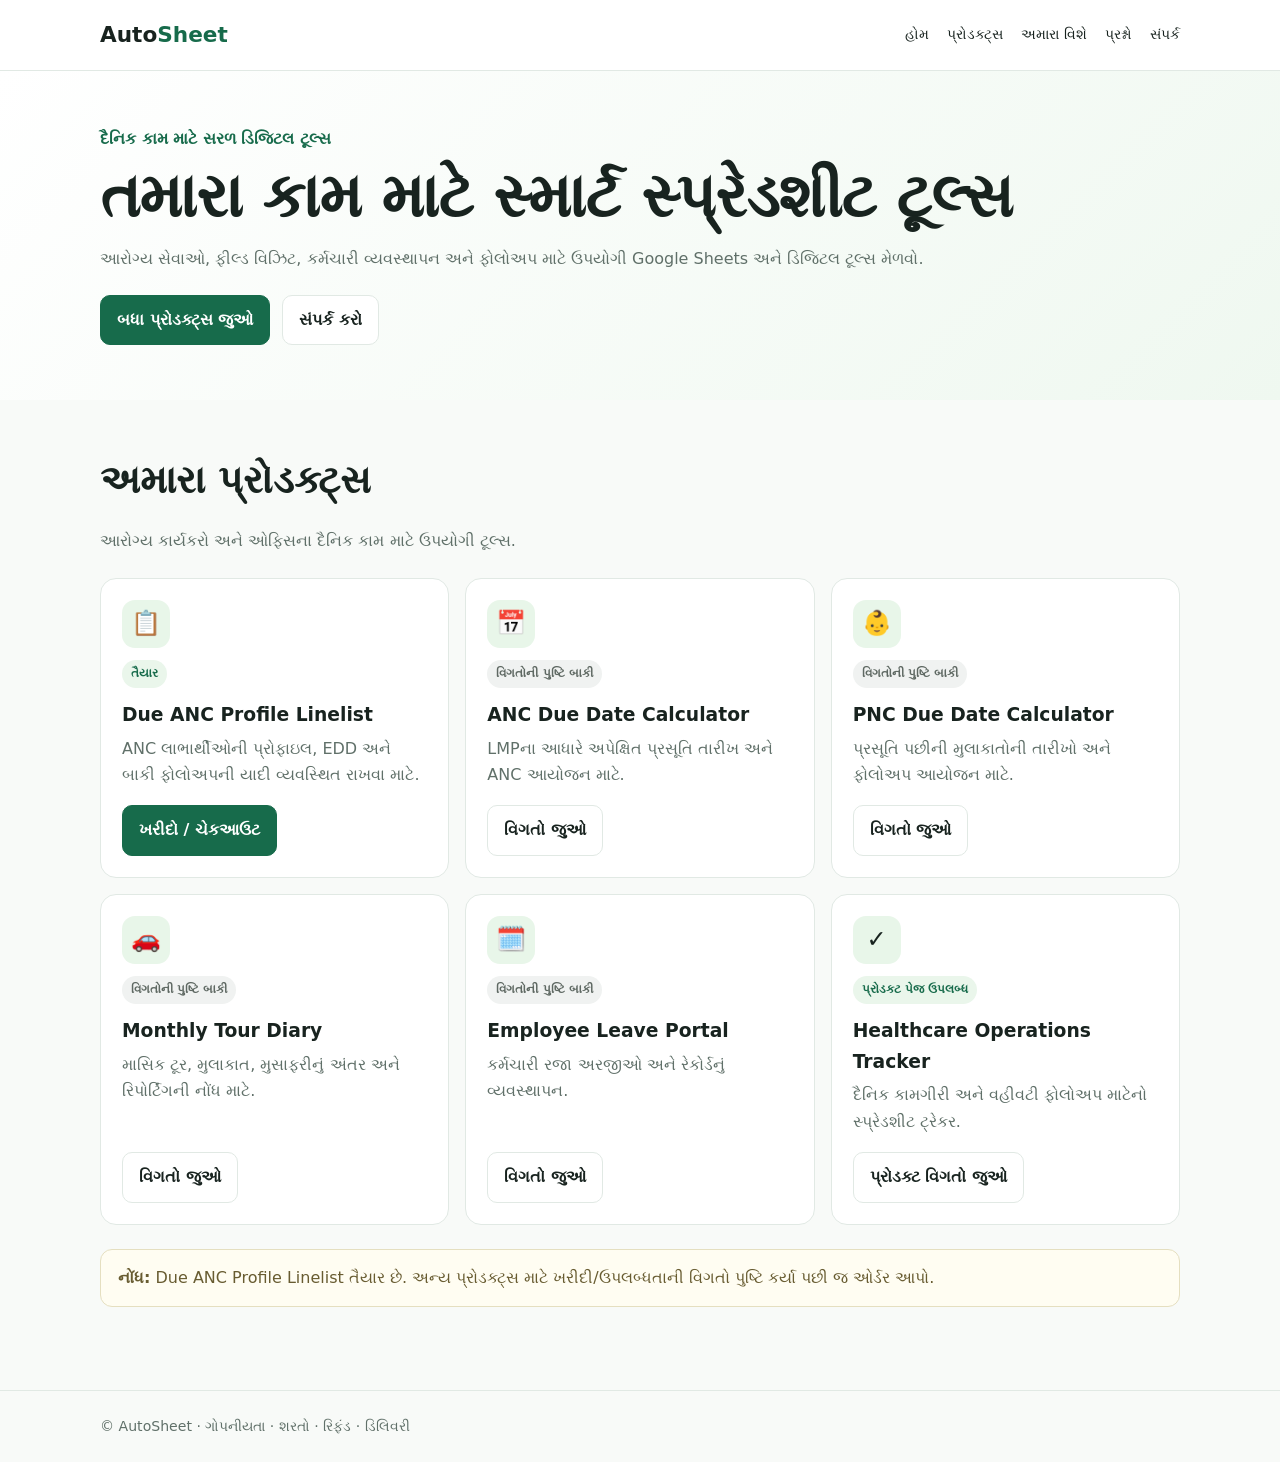
==== index.html @ 27410ac1 "Add Gujarati language support to index.html Updated index.html to include Gujarati language support " ====
<!doctype html><html lang="gu"><head><meta charset="utf-8"><meta name="viewport" content="width=device-width,initial-scale=1"><meta name="description" content="AutoSheetના આરોગ્ય અને દૈનિક કામ માટેના ડિજિટલ ટૂલ્સ"><title>AutoSheet | સ્માર્ટ ડિજિટલ ટૂલ્સ</title><style>
:root{--ink:#18231f;--muted:#607069;--line:#e1e9e4;--green:#176b4b;--pale:#f3f8f4}
*{box-sizing:border-box}body{margin:0;background:#f8faf8;color:var(--ink);font-family:system-ui,-apple-system,"Segoe UI",sans-serif;line-height:1.65}
a{color:inherit;text-decoration:none}.wrap{width:min(1080px,92%);margin:auto}header{background:white;border-bottom:1px solid var(--line)}
.nav{min-height:70px;display:flex;align-items:center;justify-content:space-between;gap:18px}.logo{font-size:1.35rem;font-weight:900}.logo span{color:var(--green)}
nav{display:flex;gap:18px;flex-wrap:wrap;font-size:.9rem}nav a:hover{color:var(--green)}
.hero{padding:55px 0;background:linear-gradient(135deg,#fff,#eff8f0)}.eyebrow,.tag{color:var(--green);font-weight:850}
h1{font-size:clamp(2.1rem,5vw,3.8rem);line-height:1.12;letter-spacing:-1px;margin:10px 0}
h2{font-size:clamp(1.7rem,3vw,2.4rem);margin:0 0 8px}.muted,.hero p,.card p{color:var(--muted)}
.actions{display:flex;gap:12px;flex-wrap:wrap;margin-top:22px}.btn{display:inline-flex;justify-content:center;align-items:center;padding:11px 16px;border:1px solid var(--line);border-radius:10px;font-weight:800;background:white}
.btn.primary{background:var(--green);color:white;border-color:var(--green)}.section{padding:48px 0}
.grid{display:grid;grid-template-columns:repeat(3,1fr);gap:16px;margin:24px 0}
.card{background:white;border:1px solid var(--line);border-radius:16px;padding:21px;display:flex;flex-direction:column}
.symbol{font-size:1.5rem;background:#e8f6e9;width:48px;height:48px;border-radius:13px;display:grid;place-items:center}
.tag{display:inline-block;margin-top:12px;background:#eaf6eb;padding:4px 9px;border-radius:99px;font-size:.75rem;align-self:flex-start}
.tag.pending{background:#f0f2f1;color:#5f6963}.card h3{margin:12px 0 5px}.card p{margin:0 0 17px}.card .btn{margin-top:auto;align-self:flex-start}
.note{padding:15px 17px;border:1px solid #e5dfc0;background:#fffdf2;border-radius:12px;color:#685c31;margin:20px 0 35px}
footer{border-top:1px solid var(--line);padding:24px 0;color:var(--muted);font-size:.88rem}
@media(max-width:800px){.grid{grid-template-columns:repeat(2,1fr)}}@media(max-width:560px){.nav{padding:12px 0;align-items:flex-start;flex-direction:column}nav{gap:12px}.grid{grid-template-columns:1fr}.hero{padding:38px 0}.section{padding:36px 0}}
</style></head><body><header><div class="wrap nav"><a class="logo" href="./index.html">Auto<span>Sheet</span></a><nav><a href="./index.html">હોમ</a><a href="./catalogue.html">પ્રોડક્ટ્સ</a><a href="./about.html">અમારા વિશે</a><a href="./faq.html">પ્રશ્નો</a><a href="./contact.html">સંપર્ક</a></nav></div></header>
<section class="hero"><div class="wrap"><div class="eyebrow">દૈનિક કામ માટે સરળ ડિજિટલ ટૂલ્સ</div><h1>તમારા કામ માટે સ્માર્ટ સ્પ્રેડશીટ ટૂલ્સ</h1><p>આરોગ્ય સેવાઓ, ફીલ્ડ વિઝિટ, કર્મચારી વ્યવસ્થાપન અને ફોલોઅપ માટે ઉપયોગી Google Sheets અને ડિજિટલ ટૂલ્સ મેળવો.</p><div class="actions"><a class="btn primary" href="./catalogue.html">બધા પ્રોડક્ટ્સ જુઓ</a><a class="btn" href="./contact.html">સંપર્ક કરો</a></div></div></section>
<section class="section wrap"><h2>અમારા પ્રોડક્ટ્સ</h2><p class="muted">આરોગ્ય કાર્યકરો અને ઓફિસના દૈનિક કામ માટે ઉપયોગી ટૂલ્સ.</p><div class="grid"><article class="card"><div class="symbol">📋</div><span class="tag">તૈયાર</span><h3>Due ANC Profile Linelist</h3><p>ANC લાભાર્થીઓની પ્રોફાઇલ, EDD અને બાકી ફોલોઅપની યાદી વ્યવસ્થિત રાખવા માટે.</p><a class="btn primary" href="https://script.google.com/macros/s/AKfycbyv7URS0Er9eqgKix_AGyzyqV4xdwOyQhY9G9VeThqNYwtmUStdc9JAxD6Wj3qGIp0V/exec">ખરીદો / ચેકઆઉટ</a></article><article class="card"><div class="symbol">📅</div><span class="tag pending">વિગતોની પુષ્ટિ બાકી</span><h3>ANC Due Date Calculator</h3><p>LMPના આધારે અપેક્ષિત પ્રસૂતિ તારીખ અને ANC આયોજન માટે.</p><a class="btn" href="./catalogue.html#anc-due-date-calculator">વિગતો જુઓ</a></article><article class="card"><div class="symbol">👶</div><span class="tag pending">વિગતોની પુષ્ટિ બાકી</span><h3>PNC Due Date Calculator</h3><p>પ્રસૂતિ પછીની મુલાકાતોની તારીખો અને ફોલોઅપ આયોજન માટે.</p><a class="btn" href="./catalogue.html#pnc-due-date-calculator">વિગતો જુઓ</a></article><article class="card"><div class="symbol">🚗</div><span class="tag pending">વિગતોની પુષ્ટિ બાકી</span><h3>Monthly Tour Diary</h3><p>માસિક ટૂર, મુલાકાત, મુસાફરીનું અંતર અને રિપોર્ટિંગની નોંધ માટે.</p><a class="btn" href="./catalogue.html#monthly-tour-diary">વિગતો જુઓ</a></article><article class="card"><div class="symbol">🗓️</div><span class="tag pending">વિગતોની પુષ્ટિ બાકી</span><h3>Employee Leave Portal</h3><p>કર્મચારી રજા અરજીઓ અને રેકોર્ડનું વ્યવસ્થાપન.</p><a class="btn" href="./catalogue.html#employee-leave-portal">વિગતો જુઓ</a></article><article class="card"><div class="symbol">✓</div><span class="tag">પ્રોડક્ટ પેજ ઉપલબ્ધ</span><h3>Healthcare Operations Tracker</h3><p>દૈનિક કામગીરી અને વહીવટી ફોલોઅપ માટેનો સ્પ્રેડશીટ ટ્રેકર.</p><a class="btn" href="./healthcare-operations-tracker.html">પ્રોડક્ટ વિગતો જુઓ</a></article></div><div class="note"><b>નોંધ:</b> Due ANC Profile Linelist તૈયાર છે. અન્ય પ્રોડક્ટ્સ માટે ખરીદી/ઉપલબ્ધતાની વિગતો પુષ્ટિ કર્યા પછી જ ઓર્ડર આપો.</div></section>
<footer><div class="wrap">© AutoSheet · <a href="./privacy.html">ગોપનીયતા</a> · <a href="./terms.html">શરતો</a> · <a href="./refunds.html">રિફંડ</a> · <a href="./delivery.html">ડિલિવરી</a></div></footer></body></html>
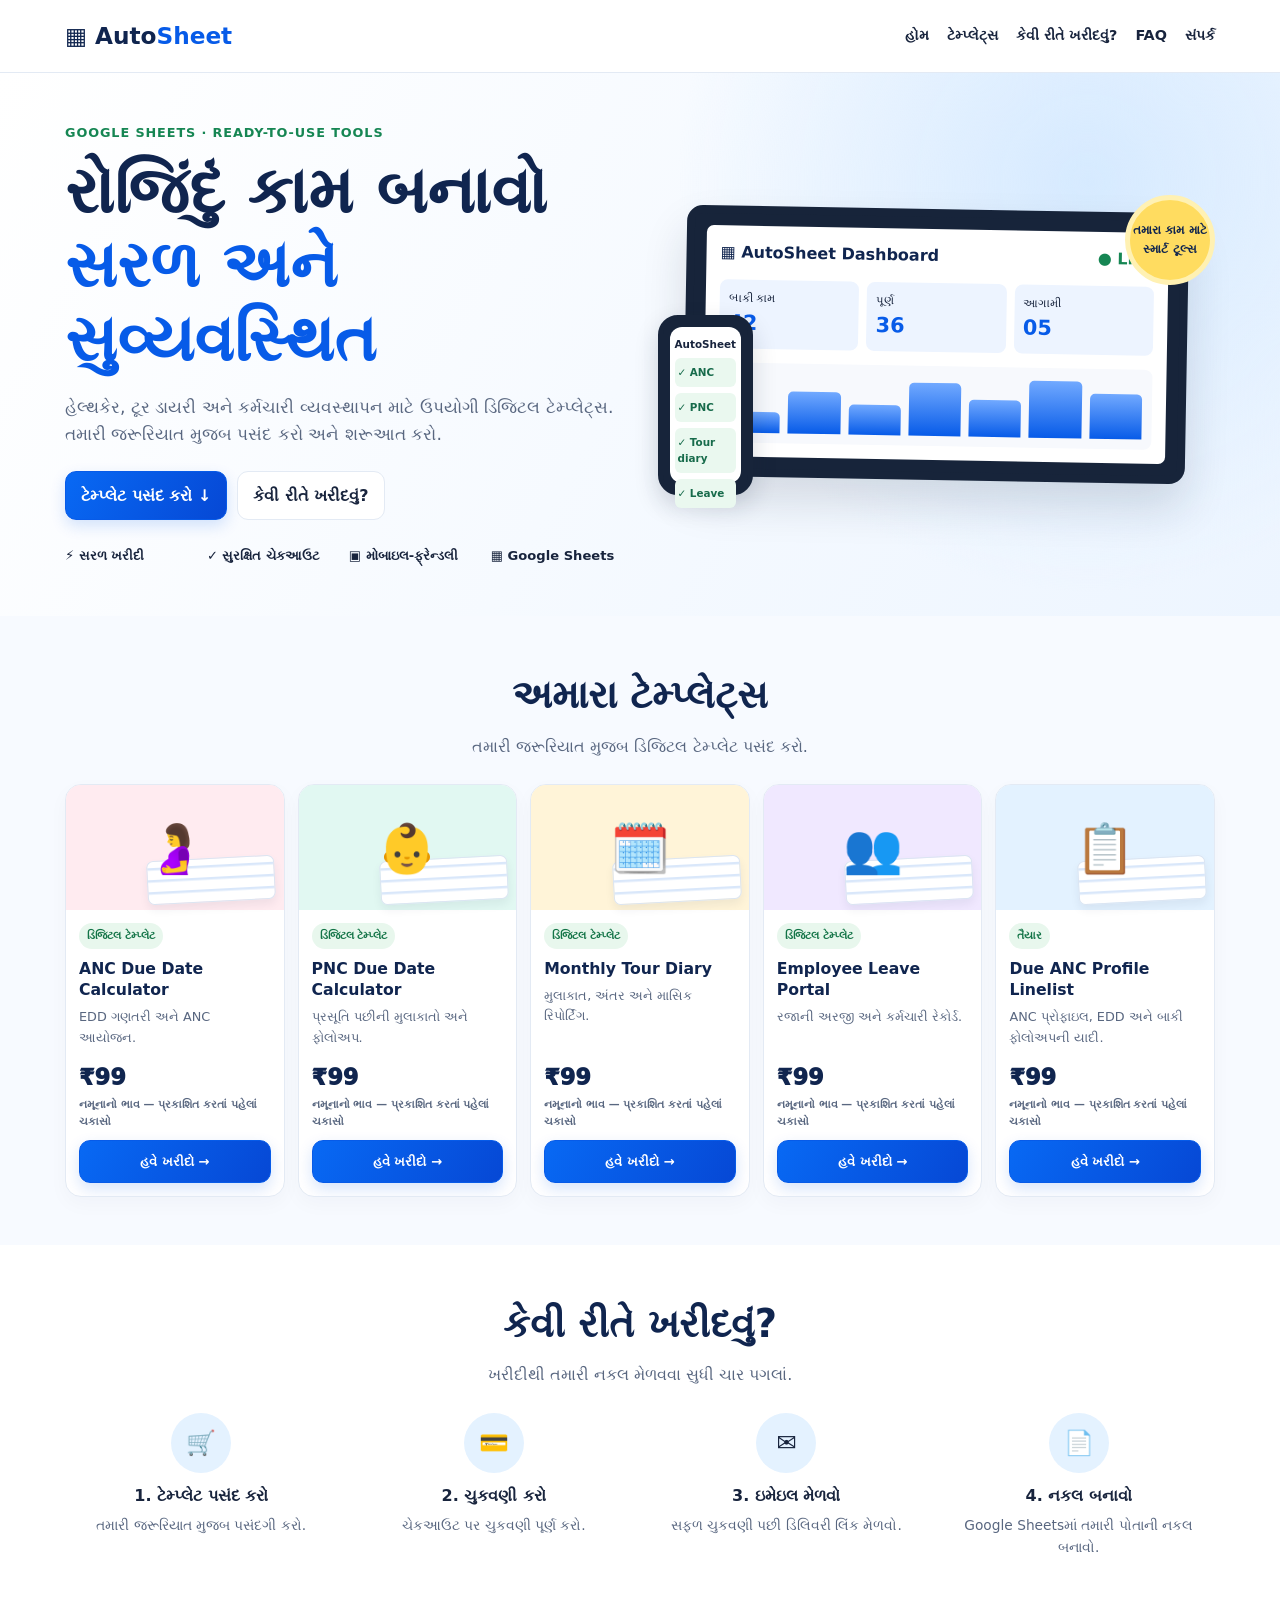
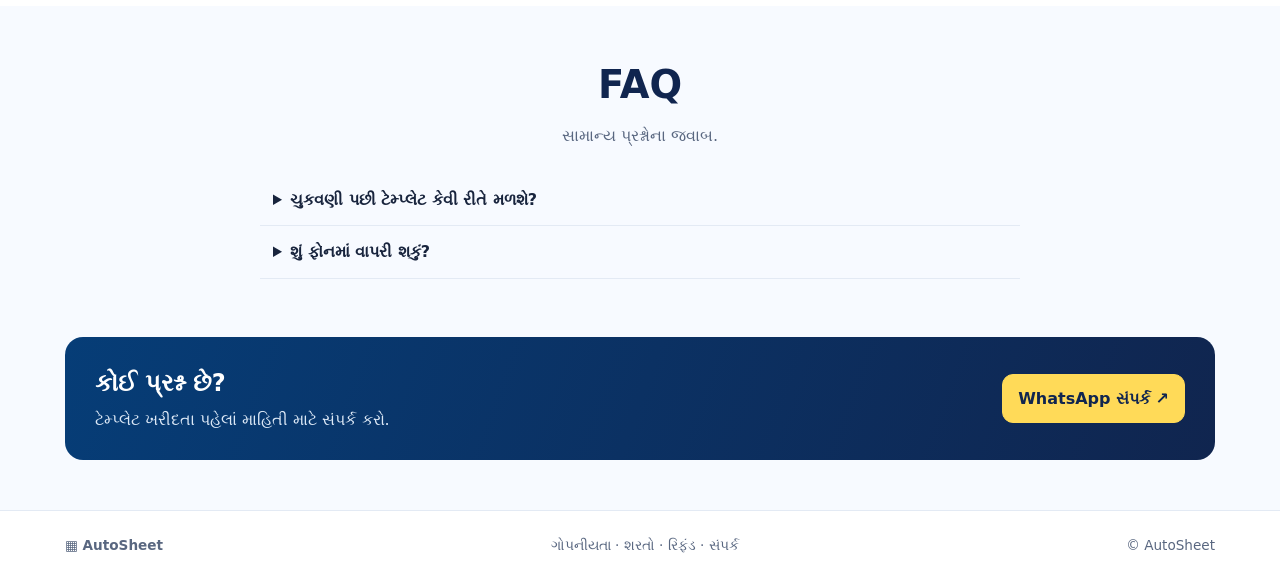
==== commit bac05780: "Revise index.html for improved layout and content Updated the index.html file to reflect changes in " ====
--- a/index.html
+++ b/index.html
@@ -1,23 +1,40 @@
-<!doctype html><html lang="gu"><head><meta charset="utf-8"><meta name="viewport" content="width=device-width,initial-scale=1"><meta name="description" content="AutoSheetના આરોગ્ય અને દૈનિક કામ માટેના ડિજિટલ ટૂલ્સ"><title>AutoSheet | સ્માર્ટ ડિજિટલ ટૂલ્સ</title><style>
-:root{--ink:#18231f;--muted:#607069;--line:#e1e9e4;--green:#176b4b;--pale:#f3f8f4}
-*{box-sizing:border-box}body{margin:0;background:#f8faf8;color:var(--ink);font-family:system-ui,-apple-system,"Segoe UI",sans-serif;line-height:1.65}
-a{color:inherit;text-decoration:none}.wrap{width:min(1080px,92%);margin:auto}header{background:white;border-bottom:1px solid var(--line)}
-.nav{min-height:70px;display:flex;align-items:center;justify-content:space-between;gap:18px}.logo{font-size:1.35rem;font-weight:900}.logo span{color:var(--green)}
-nav{display:flex;gap:18px;flex-wrap:wrap;font-size:.9rem}nav a:hover{color:var(--green)}
-.hero{padding:55px 0;background:linear-gradient(135deg,#fff,#eff8f0)}.eyebrow,.tag{color:var(--green);font-weight:850}
-h1{font-size:clamp(2.1rem,5vw,3.8rem);line-height:1.12;letter-spacing:-1px;margin:10px 0}
-h2{font-size:clamp(1.7rem,3vw,2.4rem);margin:0 0 8px}.muted,.hero p,.card p{color:var(--muted)}
-.actions{display:flex;gap:12px;flex-wrap:wrap;margin-top:22px}.btn{display:inline-flex;justify-content:center;align-items:center;padding:11px 16px;border:1px solid var(--line);border-radius:10px;font-weight:800;background:white}
-.btn.primary{background:var(--green);color:white;border-color:var(--green)}.section{padding:48px 0}
-.grid{display:grid;grid-template-columns:repeat(3,1fr);gap:16px;margin:24px 0}
-.card{background:white;border:1px solid var(--line);border-radius:16px;padding:21px;display:flex;flex-direction:column}
-.symbol{font-size:1.5rem;background:#e8f6e9;width:48px;height:48px;border-radius:13px;display:grid;place-items:center}
-.tag{display:inline-block;margin-top:12px;background:#eaf6eb;padding:4px 9px;border-radius:99px;font-size:.75rem;align-self:flex-start}
-.tag.pending{background:#f0f2f1;color:#5f6963}.card h3{margin:12px 0 5px}.card p{margin:0 0 17px}.card .btn{margin-top:auto;align-self:flex-start}
-.note{padding:15px 17px;border:1px solid #e5dfc0;background:#fffdf2;border-radius:12px;color:#685c31;margin:20px 0 35px}
-footer{border-top:1px solid var(--line);padding:24px 0;color:var(--muted);font-size:.88rem}
-@media(max-width:800px){.grid{grid-template-columns:repeat(2,1fr)}}@media(max-width:560px){.nav{padding:12px 0;align-items:flex-start;flex-direction:column}nav{gap:12px}.grid{grid-template-columns:1fr}.hero{padding:38px 0}.section{padding:36px 0}}
-</style></head><body><header><div class="wrap nav"><a class="logo" href="./index.html">Auto<span>Sheet</span></a><nav><a href="./index.html">હોમ</a><a href="./catalogue.html">પ્રોડક્ટ્સ</a><a href="./about.html">અમારા વિશે</a><a href="./faq.html">પ્રશ્નો</a><a href="./contact.html">સંપર્ક</a></nav></div></header>
-<section class="hero"><div class="wrap"><div class="eyebrow">દૈનિક કામ માટે સરળ ડિજિટલ ટૂલ્સ</div><h1>તમારા કામ માટે સ્માર્ટ સ્પ્રેડશીટ ટૂલ્સ</h1><p>આરોગ્ય સેવાઓ, ફીલ્ડ વિઝિટ, કર્મચારી વ્યવસ્થાપન અને ફોલોઅપ માટે ઉપયોગી Google Sheets અને ડિજિટલ ટૂલ્સ મેળવો.</p><div class="actions"><a class="btn primary" href="./catalogue.html">બધા પ્રોડક્ટ્સ જુઓ</a><a class="btn" href="./contact.html">સંપર્ક કરો</a></div></div></section>
-<section class="section wrap"><h2>અમારા પ્રોડક્ટ્સ</h2><p class="muted">આરોગ્ય કાર્યકરો અને ઓફિસના દૈનિક કામ માટે ઉપયોગી ટૂલ્સ.</p><div class="grid"><article class="card"><div class="symbol">📋</div><span class="tag">તૈયાર</span><h3>Due ANC Profile Linelist</h3><p>ANC લાભાર્થીઓની પ્રોફાઇલ, EDD અને બાકી ફોલોઅપની યાદી વ્યવસ્થિત રાખવા માટે.</p><a class="btn primary" href="https://script.google.com/macros/s/AKfycbyv7URS0Er9eqgKix_AGyzyqV4xdwOyQhY9G9VeThqNYwtmUStdc9JAxD6Wj3qGIp0V/exec">ખરીદો / ચેકઆઉટ</a></article><article class="card"><div class="symbol">📅</div><span class="tag pending">વિગતોની પુષ્ટિ બાકી</span><h3>ANC Due Date Calculator</h3><p>LMPના આધારે અપેક્ષિત પ્રસૂતિ તારીખ અને ANC આયોજન માટે.</p><a class="btn" href="./catalogue.html#anc-due-date-calculator">વિગતો જુઓ</a></article><article class="card"><div class="symbol">👶</div><span class="tag pending">વિગતોની પુષ્ટિ બાકી</span><h3>PNC Due Date Calculator</h3><p>પ્રસૂતિ પછીની મુલાકાતોની તારીખો અને ફોલોઅપ આયોજન માટે.</p><a class="btn" href="./catalogue.html#pnc-due-date-calculator">વિગતો જુઓ</a></article><article class="card"><div class="symbol">🚗</div><span class="tag pending">વિગતોની પુષ્ટિ બાકી</span><h3>Monthly Tour Diary</h3><p>માસિક ટૂર, મુલાકાત, મુસાફરીનું અંતર અને રિપોર્ટિંગની નોંધ માટે.</p><a class="btn" href="./catalogue.html#monthly-tour-diary">વિગતો જુઓ</a></article><article class="card"><div class="symbol">🗓️</div><span class="tag pending">વિગતોની પુષ્ટિ બાકી</span><h3>Employee Leave Portal</h3><p>કર્મચારી રજા અરજીઓ અને રેકોર્ડનું વ્યવસ્થાપન.</p><a class="btn" href="./catalogue.html#employee-leave-portal">વિગતો જુઓ</a></article><article class="card"><div class="symbol">✓</div><span class="tag">પ્રોડક્ટ પેજ ઉપલબ્ધ</span><h3>Healthcare Operations Tracker</h3><p>દૈનિક કામગીરી અને વહીવટી ફોલોઅપ માટેનો સ્પ્રેડશીટ ટ્રેકર.</p><a class="btn" href="./healthcare-operations-tracker.html">પ્રોડક્ટ વિગતો જુઓ</a></article></div><div class="note"><b>નોંધ:</b> Due ANC Profile Linelist તૈયાર છે. અન્ય પ્રોડક્ટ્સ માટે ખરીદી/ઉપલબ્ધતાની વિગતો પુષ્ટિ કર્યા પછી જ ઓર્ડર આપો.</div></section>
-<footer><div class="wrap">© AutoSheet · <a href="./privacy.html">ગોપનીયતા</a> · <a href="./terms.html">શરતો</a> · <a href="./refunds.html">રિફંડ</a> · <a href="./delivery.html">ડિલિવરી</a></div></footer></body></html>
+<!doctype html>
+<html lang="gu"><head><meta charset="utf-8"><meta name="viewport" content="width=device-width,initial-scale=1">
+<title>AutoSheet | સ્માર્ટ ડિજિટલ ટેમ્પ્લેટ્સ</title>
+<meta name="description" content="આરોગ્ય, ટૂર ડાયરી અને કર્મચારી વ્યવસ્થાપન માટે Google Sheets templates">
+<style>
+:root{--blue:#075be8;--navy:#10254f;--green:#168653;--ink:#18243d;--muted:#596780;--line:#e3eaf4}
+*{box-sizing:border-box}html{scroll-behavior:smooth}body{margin:0;background:#f7faff;color:var(--ink);font-family:system-ui,-apple-system,"Noto Sans Gujarati","Segoe UI",sans-serif;line-height:1.6}a{text-decoration:none;color:inherit}.wrap{width:min(1150px,92%);margin:auto}
+header{position:sticky;top:0;background:#ffffffed;border-bottom:1px solid var(--line);z-index:5}.nav{min-height:72px;display:flex;align-items:center;justify-content:space-between;gap:15px}.logo{font-size:1.45rem;font-weight:900;color:var(--navy)}.logo b{color:var(--blue)}nav{display:flex;gap:18px;align-items:center;font-size:.9rem;font-weight:750}nav a:hover{color:var(--blue)}
+.hero{padding:50px 0;background:radial-gradient(circle at 85% 20%,#d6eaff,transparent 35%),linear-gradient(120deg,#fff,#edf5ff)}.hero-grid{display:grid;grid-template-columns:1fr 1fr;gap:35px;align-items:center}.eyebrow{font-size:.8rem;color:var(--green);font-weight:900;letter-spacing:.07em}.hero h1{font-size:clamp(2.2rem,5vw,4rem);line-height:1.15;color:var(--navy);margin:12px 0}.hero h1 span{color:var(--blue)}.hero p,.muted{color:var(--muted)}.hero p{font-size:1.08rem}.btn{display:inline-flex;justify-content:center;align-items:center;padding:11px 15px;border-radius:11px;border:1px solid var(--line);background:white;font-weight:850;cursor:pointer}.primary{background:linear-gradient(120deg,#0869f4,#0648d5);color:white;border-color:#075be8;box-shadow:0 6px 15px #075be82a}.actions{display:flex;gap:10px;flex-wrap:wrap;margin-top:22px}
+.art{min-height:300px;position:relative;display:grid;place-items:center}.laptop{width:90%;background:#17243a;border:8px solid #17243a;border-radius:16px;padding:12px;box-shadow:0 24px 45px #17243a24;transform:rotate(1deg)}.screen{background:white;border-radius:7px;padding:14px;min-height:210px}.screenhead{font-weight:900;color:var(--navy);display:flex;justify-content:space-between}.stats{display:grid;grid-template-columns:repeat(3,1fr);gap:8px;margin:14px 0}.stats div{background:#edf4ff;border-radius:8px;padding:9px;font-size:.72rem}.stats b{display:block;font-size:1.3rem;color:var(--blue)}.bars{height:80px;display:flex;align-items:end;gap:8px;background:#f7f9fd;padding:10px;border-radius:8px}.bars i{flex:1;background:linear-gradient(#71a9ff,#075be8);border-radius:5px 5px 0 0}.phone{position:absolute;bottom:0;left:0;background:#17243a;border:5px solid #17243a;border-radius:20px;width:95px;height:180px;padding:7px;box-shadow:0 10px 25px #17243a2a}.phonein{background:white;height:100%;border-radius:12px;padding:9px 5px;font-size:.65rem}.phonein div{padding:6px 3px;margin:6px 0;border-radius:6px;background:#eaf8ef;color:#176b4b;font-weight:800}.bubble{position:absolute;right:0;top:0;background:#ffdc60;border:5px solid #fff1b3;border-radius:50%;width:90px;height:90px;display:grid;place-content:center;text-align:center;font-size:.75rem;font-weight:900;color:var(--navy)}
+.trust{display:grid;grid-template-columns:repeat(4,1fr);gap:10px;margin-top:25px}.trust div{font-size:.82rem;font-weight:750}.section{padding:48px 0}.heading{text-align:center;margin:0 auto 25px;max-width:700px}.heading h2{font-size:clamp(1.7rem,3vw,2.4rem);color:var(--navy);margin:0 0 8px}.heading p{color:var(--muted);margin:0}
+.products{display:grid;grid-template-columns:repeat(5,minmax(0,1fr));gap:13px}.card{background:#fff;border:1px solid var(--line);border-radius:16px;overflow:hidden;display:flex;flex-direction:column;box-shadow:0 7px 20px #17243a08}.visual{height:125px;display:grid;place-items:center;position:relative;font-size:3rem}.visual:after{content:"";position:absolute;right:8px;bottom:8px;width:58%;height:42px;border:1px solid #dbe5f2;border-radius:7px;background:repeating-linear-gradient(0deg,#fff 0 9px,#d9e7fa 10px 12px);box-shadow:0 5px 10px #17243a10;transform:rotate(-3deg)}.visual span{position:relative;z-index:2}.v1{background:#ffebf0}.v2{background:#e1f8f2}.v3{background:#fff4d8}.v4{background:#f0e8ff}.v5{background:#e3f2ff}.body{padding:13px;display:flex;flex-direction:column;flex:1}.tag{font-size:.68rem;font-weight:850;background:#e8f7ed;color:#137447;padding:4px 8px;border-radius:99px;align-self:flex-start;margin-bottom:9px}.card h3{font-size:.98rem;line-height:1.35;margin:0 0 7px;color:var(--navy)}.card p{font-size:.8rem;color:var(--muted);margin:0 0 12px}.price{font-size:1.4rem;font-weight:950;color:var(--navy);margin-top:auto}.price small{display:block;font-size:.68rem;color:var(--muted);font-weight:600;margin-bottom:9px}.buy{width:100%;font-size:.83rem;padding:10px 6px}.how{display:grid;grid-template-columns:repeat(4,1fr);gap:20px}.step{text-align:center}.step i{display:grid;place-items:center;width:60px;height:60px;margin:0 auto 10px;background:#e4f2ff;border-radius:50%;font-style:normal;font-size:1.5rem}.step h3{font-size:1rem;margin:5px}.step p{font-size:.86rem;color:var(--muted);margin:0}.banner{margin:10px auto 50px;background:linear-gradient(110deg,#063d77,#10254f);color:white;padding:27px 30px;border-radius:18px;display:flex;justify-content:space-between;align-items:center;gap:18px}.banner h2{margin:0 0 5px}.banner p{margin:0;color:#dce8f6}.banner .btn{background:#ffda58;border-color:#ffda58;color:var(--navy);white-space:nowrap}footer{background:#fff;border-top:1px solid var(--line);padding:24px 0;color:var(--muted);font-size:.85rem}.foot{display:flex;justify-content:space-between;gap:14px;flex-wrap:wrap}
+@media(max-width:950px){.products{grid-template-columns:repeat(3,1fr)}.hero-grid{gap:18px}}
+@media(max-width:620px){.nav{align-items:flex-start;flex-direction:column;padding:12px 0}nav{gap:12px;flex-wrap:wrap;font-size:.82rem}.hero{padding:35px 0}.hero-grid{grid-template-columns:1fr}.hero h1{font-size:2.5rem}.art{min-height:270px}.phone{width:80px;height:155px}.bubble{width:78px;height:78px}.trust{grid-template-columns:repeat(2,1fr)}.section{padding:35px 0}.products{grid-template-columns:repeat(2,minmax(0,1fr));gap:10px}.visual{height:100px}.visual span{font-size:2.5rem}.body{padding:11px}.card h3{font-size:.91rem}.card p{font-size:.77rem}.how{grid-template-columns:repeat(2,1fr);gap:22px}.banner{flex-direction:column;align-items:flex-start;padding:22px}.banner h2{font-size:1.3rem}}
+@media(max-width:370px){.products{grid-template-columns:1fr}.card{display:grid;grid-template-columns:100px 1fr}.visual{height:100%;min-height:130px}.body{padding:12px}}
+</style></head><body>
+<header><div class="wrap nav"><a class="logo" href="#home">▦ Auto<b>Sheet</b></a><nav><a href="#home">હોમ</a><a href="#templates">ટેમ્પ્લેટ્સ</a><a href="#how">કેવી રીતે ખરીદવું?</a><a href="#faq">FAQ</a><a href="#contact">સંપર્ક</a></nav></div></header>
+<main id="home"><section class="hero"><div class="wrap hero-grid"><div><div class="eyebrow">GOOGLE SHEETS · READY-TO-USE TOOLS</div><h1>રોજિંદું કામ બનાવો <span>સરળ અને સુવ્યવસ્થિત</span></h1><p>હેલ્થકેર, ટૂર ડાયરી અને કર્મચારી વ્યવસ્થાપન માટે ઉપયોગી ડિજિટલ ટેમ્પ્લેટ્સ. તમારી જરૂરિયાત મુજબ પસંદ કરો અને શરૂઆત કરો.</p><div class="actions"><a class="btn primary" href="#templates">ટેમ્પ્લેટ પસંદ કરો ↓</a><a class="btn" href="#how">કેવી રીતે ખરીદવું?</a></div><div class="trust"><div>⚡ સરળ ખરીદી</div><div>✓ સુરક્ષિત ચેકઆઉટ</div><div>▣ મોબાઇલ-ફ્રેન્ડલી</div><div>▦ Google Sheets</div></div></div>
+<div class="art"><div class="laptop"><div class="screen"><div class="screenhead"><span>▦ AutoSheet Dashboard</span><span style="color:#168653">● Live</span></div><div class="stats"><div>બાકી કામ<b>42</b></div><div>પૂર્ણ<b>36</b></div><div>આગામી<b>05</b></div></div><div class="bars"><i style="height:35%"></i><i style="height:70%"></i><i style="height:50%"></i><i style="height:88%"></i><i style="height:62%"></i><i style="height:95%"></i><i style="height:75%"></i></div></div></div><div class="phone"><div class="phonein"><b>AutoSheet</b><div>✓ ANC</div><div>✓ PNC</div><div>✓ Tour diary</div><div>✓ Leave</div></div></div><div class="bubble">તમારા કામ માટે<br><strong>સ્માર્ટ ટૂલ્સ</strong></div></div></div></section>
+<section class="section wrap" id="templates"><div class="heading"><h2>અમારા ટેમ્પ્લેટ્સ</h2><p>તમારી જરૂરિયાત મુજબ ડિજિટલ ટેમ્પ્લેટ પસંદ કરો.</p></div><div class="products">
+<article class="card"><div class="visual v1"><span>🤰</span></div><div class="body"><span class="tag">ડિજિટલ ટેમ્પ્લેટ</span><h3>ANC Due Date Calculator</h3><p>EDD ગણતરી અને ANC આયોજન.</p><div class="price">₹99<small>નમૂનાનો ભાવ — પ્રકાશિત કરતાં પહેલાં ચકાસો</small></div><a class="btn primary buy" href="#" data-product="anc-calculator">હવે ખરીદો →</a></div></article>
+<article class="card"><div class="visual v2"><span>👶</span></div><div class="body"><span class="tag">ડિજિટલ ટેમ્પ્લેટ</span><h3>PNC Due Date Calculator</h3><p>પ્રસૂતિ પછીની મુલાકાતો અને ફોલોઅપ.</p><div class="price">₹99<small>નમૂનાનો ભાવ — પ્રકાશિત કરતાં પહેલાં ચકાસો</small></div><a class="btn primary buy" href="#" data-product="pnc-calculator">હવે ખરીદો →</a></div></article>
+<article class="card"><div class="visual v3"><span>🗓️</span></div><div class="body"><span class="tag">ડિજિટલ ટેમ્પ્લેટ</span><h3>Monthly Tour Diary</h3><p>મુલાકાત, અંતર અને માસિક રિપોર્ટિંગ.</p><div class="price">₹99<small>નમૂનાનો ભાવ — પ્રકાશિત કરતાં પહેલાં ચકાસો</small></div><a class="btn primary buy" href="#" data-product="tour-diary">હવે ખરીદો →</a></div></article>
+<article class="card"><div class="visual v4"><span>👥</span></div><div class="body"><span class="tag">ડિજિટલ ટેમ્પ્લેટ</span><h3>Employee Leave Portal</h3><p>રજાની અરજી અને કર્મચારી રેકોર્ડ.</p><div class="price">₹99<small>નમૂનાનો ભાવ — પ્રકાશિત કરતાં પહેલાં ચકાસો</small></div><a class="btn primary buy" href="#" data-product="leave-portal">હવે ખરીદો →</a></div></article>
+<article class="card"><div class="visual v5"><span>📋</span></div><div class="body"><span class="tag">તૈયાર</span><h3>Due ANC Profile Linelist</h3><p>ANC પ્રોફાઇલ, EDD અને બાકી ફોલોઅપની યાદી.</p><div class="price">₹99<small>નમૂનાનો ભાવ — પ્રકાશિત કરતાં પહેલાં ચકાસો</small></div><a class="btn primary buy" href="#" data-product="due-anc-linelist">હવે ખરીદો →</a></div></article>
+</div></section>
+<section class="section" style="background:white" id="how"><div class="wrap"><div class="heading"><h2>કેવી રીતે ખરીદવું?</h2><p>ખરીદીથી તમારી નકલ મેળવવા સુધી ચાર પગલાં.</p></div><div class="how"><div class="step"><i>🛒</i><h3>1. ટેમ્પ્લેટ પસંદ કરો</h3><p>તમારી જરૂરિયાત મુજબ પસંદગી કરો.</p></div><div class="step"><i>💳</i><h3>2. ચુકવણી કરો</h3><p>ચેકઆઉટ પર ચુકવણી પૂર્ણ કરો.</p></div><div class="step"><i>✉️</i><h3>3. ઇમેઇલ મેળવો</h3><p>સફળ ચુકવણી પછી ડિલિવરી લિંક મેળવો.</p></div><div class="step"><i>📄</i><h3>4. નકલ બનાવો</h3><p>Google Sheetsમાં તમારી પોતાની નકલ બનાવો.</p></div></div></div></section>
+<section class="section wrap" id="faq"><div class="heading"><h2>FAQ</h2><p>સામાન્ય પ્રશ્નોના જવાબ.</p></div><div style="max-width:760px;margin:auto"><details style="padding:13px;border-bottom:1px solid var(--line)"><summary><b>ચુકવણી પછી ટેમ્પ્લેટ કેવી રીતે મળશે?</b></summary><p class="muted">ચેકઆઉટ અને ડિલિવરી સિસ્ટમ યોગ્ય રીતે સેટ થયા પછી ઇમેઇલમાં લિંક મોકલી શકાય છે.</p></details><details style="padding:13px;border-bottom:1px solid var(--line)"><summary><b>શું ફોનમાં વાપરી શકું?</b></summary><p class="muted">Google Sheets એપ અથવા બ્રાઉઝર દ્વારા વાપરી શકાય છે.</p></details></div></section>
+<section class="wrap banner" id="contact"><div><h2>કોઈ પ્રશ્ન છે?</h2><p>ટેમ્પ્લેટ ખરીદતા પહેલાં માહિતી માટે સંપર્ક કરો.</p></div><a class="btn" href="https://wa.me/">WhatsApp સંપર્ક ↗</a></section></main>
+<footer><div class="wrap foot"><b>▦ AutoSheet</b><span><a href="./privacy.html">ગોપનીયતા</a> · <a href="./terms.html">શરતો</a> · <a href="./refunds.html">રિફંડ</a> · <a href="#contact">સંપર્ક</a></span><span>© AutoSheet</span></div></footer>
+<script>
+/* Add the Apps Script checkout URL only after backend supports all product IDs.
+   Each ID must map server-side to a fixed price and matching delivery link. */
+const CHECKOUT_BASE = "REPLACE_WITH_YOUR_CHECKOUT_URL";
+document.querySelectorAll("[data-product]").forEach(button => button.addEventListener("click", event => {
+ event.preventDefault();
+ if (CHECKOUT_BASE.startsWith("REPLACE_")) { alert("ખરીદી સક્રિય કરવા માટે પહેલા Apps Scriptમાં દરેક પ્રોડક્ટનો ID, ભાવ અને ડિલિવરી લિંક સેટ કરવી જરૂરી છે."); return; }
+ const url = new URL(CHECKOUT_BASE); url.searchParams.set("product", button.dataset.product); location.href = url.toString();
+}));
+</script></body></html>
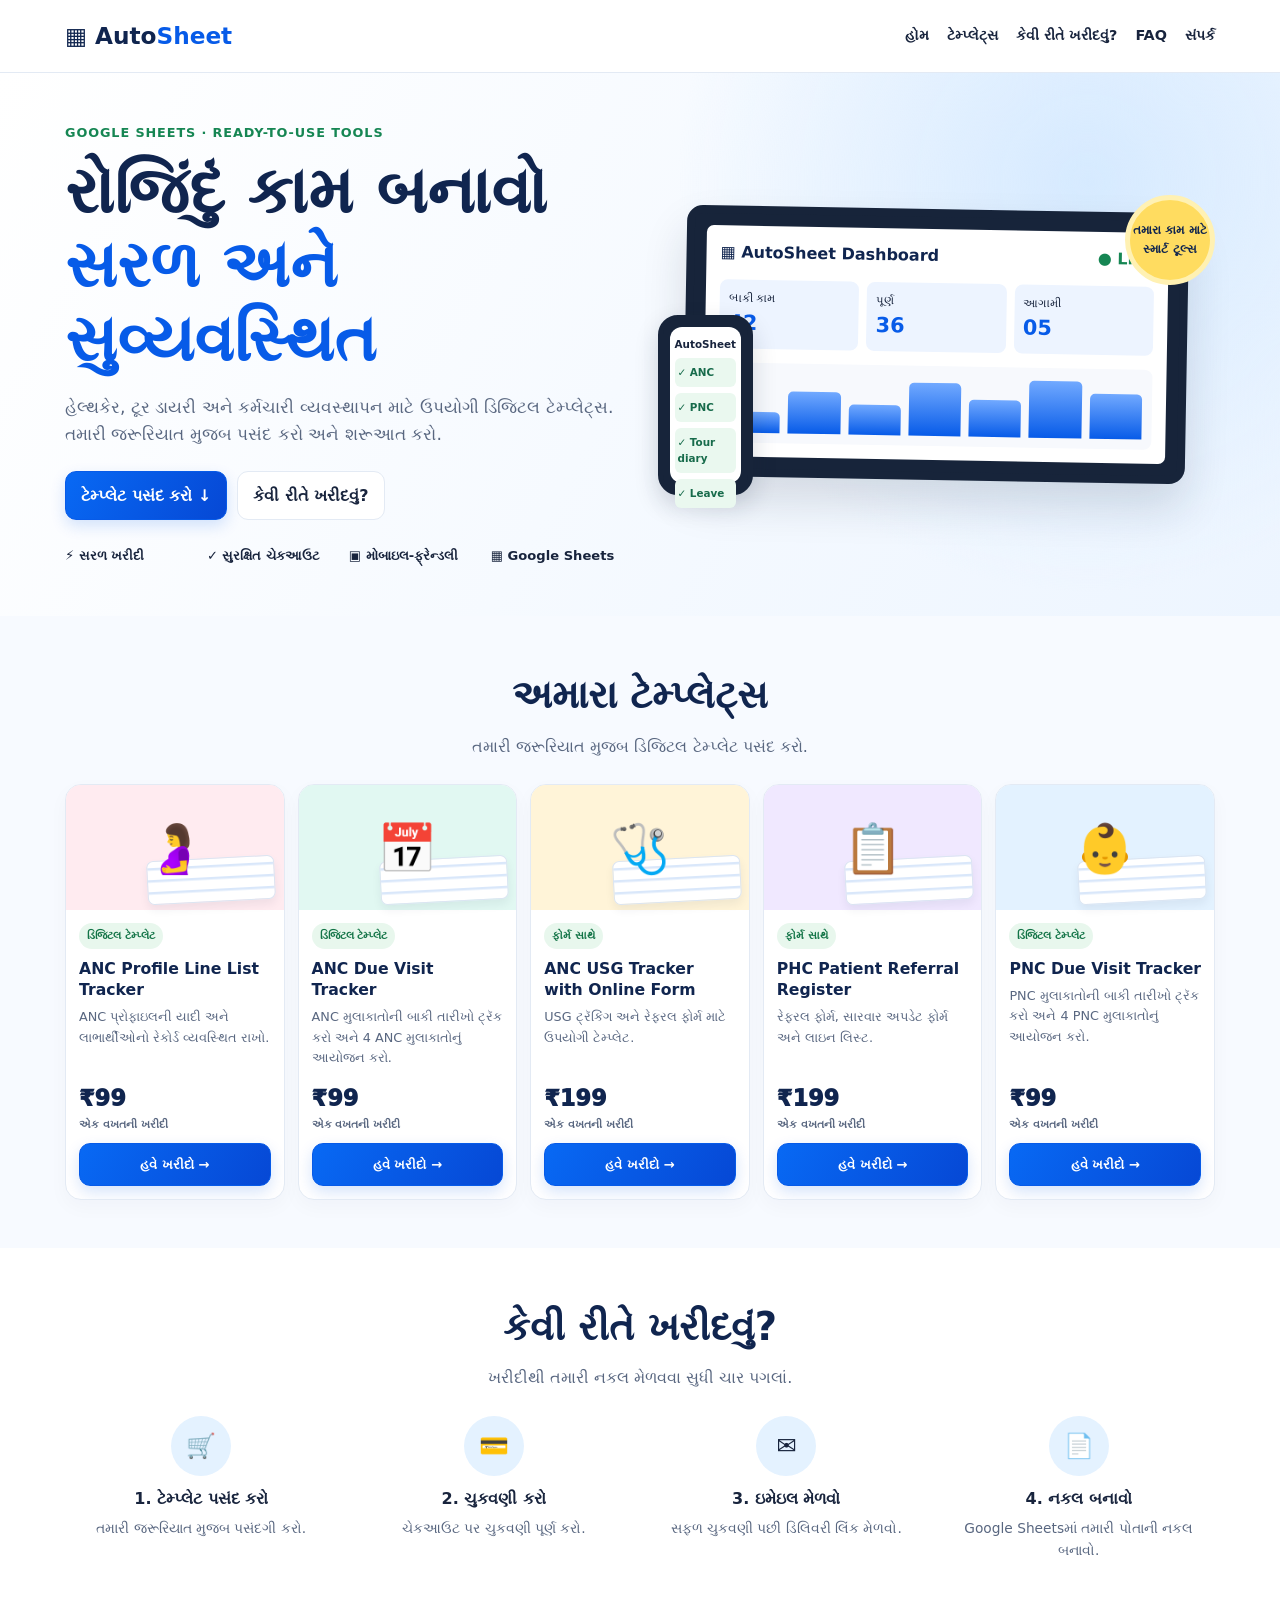
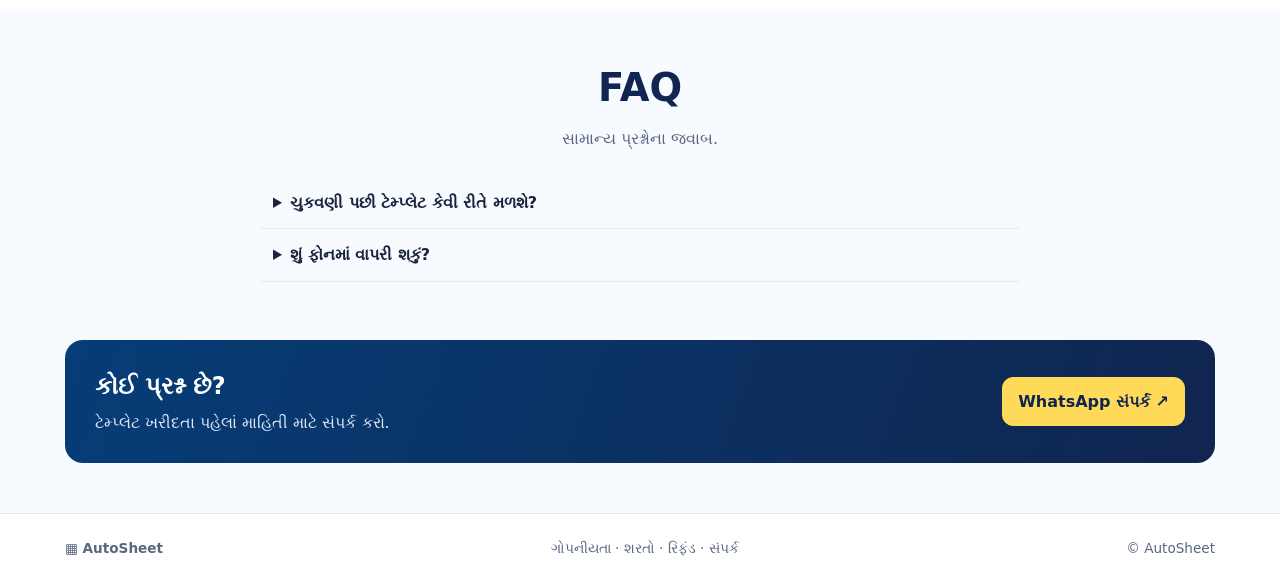
==== commit 10dd0f0d: "Add new digital templates and update checkout script Added new digital templates for ANC Profile Lin" ====
--- a/index.html
+++ b/index.html
@@ -18,20 +18,20 @@
 <main id="home"><section class="hero"><div class="wrap hero-grid"><div><div class="eyebrow">GOOGLE SHEETS · READY-TO-USE TOOLS</div><h1>રોજિંદું કામ બનાવો <span>સરળ અને સુવ્યવસ્થિત</span></h1><p>હેલ્થકેર, ટૂર ડાયરી અને કર્મચારી વ્યવસ્થાપન માટે ઉપયોગી ડિજિટલ ટેમ્પ્લેટ્સ. તમારી જરૂરિયાત મુજબ પસંદ કરો અને શરૂઆત કરો.</p><div class="actions"><a class="btn primary" href="#templates">ટેમ્પ્લેટ પસંદ કરો ↓</a><a class="btn" href="#how">કેવી રીતે ખરીદવું?</a></div><div class="trust"><div>⚡ સરળ ખરીદી</div><div>✓ સુરક્ષિત ચેકઆઉટ</div><div>▣ મોબાઇલ-ફ્રેન્ડલી</div><div>▦ Google Sheets</div></div></div>
 <div class="art"><div class="laptop"><div class="screen"><div class="screenhead"><span>▦ AutoSheet Dashboard</span><span style="color:#168653">● Live</span></div><div class="stats"><div>બાકી કામ<b>42</b></div><div>પૂર્ણ<b>36</b></div><div>આગામી<b>05</b></div></div><div class="bars"><i style="height:35%"></i><i style="height:70%"></i><i style="height:50%"></i><i style="height:88%"></i><i style="height:62%"></i><i style="height:95%"></i><i style="height:75%"></i></div></div></div><div class="phone"><div class="phonein"><b>AutoSheet</b><div>✓ ANC</div><div>✓ PNC</div><div>✓ Tour diary</div><div>✓ Leave</div></div></div><div class="bubble">તમારા કામ માટે<br><strong>સ્માર્ટ ટૂલ્સ</strong></div></div></div></section>
 <section class="section wrap" id="templates"><div class="heading"><h2>અમારા ટેમ્પ્લેટ્સ</h2><p>તમારી જરૂરિયાત મુજબ ડિજિટલ ટેમ્પ્લેટ પસંદ કરો.</p></div><div class="products">
-<article class="card"><div class="visual v1"><span>🤰</span></div><div class="body"><span class="tag">ડિજિટલ ટેમ્પ્લેટ</span><h3>ANC Due Date Calculator</h3><p>EDD ગણતરી અને ANC આયોજન.</p><div class="price">₹99<small>નમૂનાનો ભાવ — પ્રકાશિત કરતાં પહેલાં ચકાસો</small></div><a class="btn primary buy" href="#" data-product="anc-calculator">હવે ખરીદો →</a></div></article>
-<article class="card"><div class="visual v2"><span>👶</span></div><div class="body"><span class="tag">ડિજિટલ ટેમ્પ્લેટ</span><h3>PNC Due Date Calculator</h3><p>પ્રસૂતિ પછીની મુલાકાતો અને ફોલોઅપ.</p><div class="price">₹99<small>નમૂનાનો ભાવ — પ્રકાશિત કરતાં પહેલાં ચકાસો</small></div><a class="btn primary buy" href="#" data-product="pnc-calculator">હવે ખરીદો →</a></div></article>
-<article class="card"><div class="visual v3"><span>🗓️</span></div><div class="body"><span class="tag">ડિજિટલ ટેમ્પ્લેટ</span><h3>Monthly Tour Diary</h3><p>મુલાકાત, અંતર અને માસિક રિપોર્ટિંગ.</p><div class="price">₹99<small>નમૂનાનો ભાવ — પ્રકાશિત કરતાં પહેલાં ચકાસો</small></div><a class="btn primary buy" href="#" data-product="tour-diary">હવે ખરીદો →</a></div></article>
-<article class="card"><div class="visual v4"><span>👥</span></div><div class="body"><span class="tag">ડિજિટલ ટેમ્પ્લેટ</span><h3>Employee Leave Portal</h3><p>રજાની અરજી અને કર્મચારી રેકોર્ડ.</p><div class="price">₹99<small>નમૂનાનો ભાવ — પ્રકાશિત કરતાં પહેલાં ચકાસો</small></div><a class="btn primary buy" href="#" data-product="leave-portal">હવે ખરીદો →</a></div></article>
-<article class="card"><div class="visual v5"><span>📋</span></div><div class="body"><span class="tag">તૈયાર</span><h3>Due ANC Profile Linelist</h3><p>ANC પ્રોફાઇલ, EDD અને બાકી ફોલોઅપની યાદી.</p><div class="price">₹99<small>નમૂનાનો ભાવ — પ્રકાશિત કરતાં પહેલાં ચકાસો</small></div><a class="btn primary buy" href="#" data-product="due-anc-linelist">હવે ખરીદો →</a></div></article>
+<article class="card"><div class="visual v1"><span>🤰</span></div><div class="body"><span class="tag">ડિજિટલ ટેમ્પ્લેટ</span><h3>ANC Profile Line List Tracker</h3><p>ANC પ્રોફાઇલની યાદી અને લાભાર્થીઓનો રેકોર્ડ વ્યવસ્થિત રાખો.</p><div class="price">₹99<small>એક વખતની ખરીદી</small></div><a class="btn primary buy" href="#" data-product="HEALTH-OPS-001">હવે ખરીદો →</a></div></article>
+<article class="card"><div class="visual v2"><span>📅</span></div><div class="body"><span class="tag">ડિજિટલ ટેમ્પ્લેટ</span><h3>ANC Due Visit Tracker</h3><p>ANC મુલાકાતોની બાકી તારીખો ટ્રૅક કરો અને 4 ANC મુલાકાતોનું આયોજન કરો.</p><div class="price">₹99<small>એક વખતની ખરીદી</small></div><a class="btn primary buy" href="#" data-product="HEALTH-OPS-002">હવે ખરીદો →</a></div></article>
+<article class="card"><div class="visual v3"><span>🩺</span></div><div class="body"><span class="tag">ફોર્મ સાથે</span><h3>ANC USG Tracker with Online Form</h3><p>USG ટ્રૅકિંગ અને રેફરલ ફોર્મ માટે ઉપયોગી ટેમ્પ્લેટ.</p><div class="price">₹199<small>એક વખતની ખરીદી</small></div><a class="btn primary buy" href="#" data-product="HEALTH-OPS-003">હવે ખરીદો →</a></div></article>
+<article class="card"><div class="visual v4"><span>📋</span></div><div class="body"><span class="tag">ફોર્મ સાથે</span><h3>PHC Patient Referral Register</h3><p>રેફરલ ફોર્મ, સારવાર અપડેટ ફોર્મ અને લાઇન લિસ્ટ.</p><div class="price">₹199<small>એક વખતની ખરીદી</small></div><a class="btn primary buy" href="#" data-product="HEALTH-OPS-004">હવે ખરીદો →</a></div></article>
+<article class="card"><div class="visual v5"><span>👶</span></div><div class="body"><span class="tag">ડિજિટલ ટેમ્પ્લેટ</span><h3>PNC Due Visit Tracker</h3><p>PNC મુલાકાતોની બાકી તારીખો ટ્રૅક કરો અને 4 PNC મુલાકાતોનું આયોજન કરો.</p><div class="price">₹99<small>એક વખતની ખરીદી</small></div><a class="btn primary buy" href="#" data-product="HEALTH-OPS-005">હવે ખરીદો →</a></div></article>
 </div></section>
 <section class="section" style="background:white" id="how"><div class="wrap"><div class="heading"><h2>કેવી રીતે ખરીદવું?</h2><p>ખરીદીથી તમારી નકલ મેળવવા સુધી ચાર પગલાં.</p></div><div class="how"><div class="step"><i>🛒</i><h3>1. ટેમ્પ્લેટ પસંદ કરો</h3><p>તમારી જરૂરિયાત મુજબ પસંદગી કરો.</p></div><div class="step"><i>💳</i><h3>2. ચુકવણી કરો</h3><p>ચેકઆઉટ પર ચુકવણી પૂર્ણ કરો.</p></div><div class="step"><i>✉️</i><h3>3. ઇમેઇલ મેળવો</h3><p>સફળ ચુકવણી પછી ડિલિવરી લિંક મેળવો.</p></div><div class="step"><i>📄</i><h3>4. નકલ બનાવો</h3><p>Google Sheetsમાં તમારી પોતાની નકલ બનાવો.</p></div></div></div></section>
 <section class="section wrap" id="faq"><div class="heading"><h2>FAQ</h2><p>સામાન્ય પ્રશ્નોના જવાબ.</p></div><div style="max-width:760px;margin:auto"><details style="padding:13px;border-bottom:1px solid var(--line)"><summary><b>ચુકવણી પછી ટેમ્પ્લેટ કેવી રીતે મળશે?</b></summary><p class="muted">ચેકઆઉટ અને ડિલિવરી સિસ્ટમ યોગ્ય રીતે સેટ થયા પછી ઇમેઇલમાં લિંક મોકલી શકાય છે.</p></details><details style="padding:13px;border-bottom:1px solid var(--line)"><summary><b>શું ફોનમાં વાપરી શકું?</b></summary><p class="muted">Google Sheets એપ અથવા બ્રાઉઝર દ્વારા વાપરી શકાય છે.</p></details></div></section>
 <section class="wrap banner" id="contact"><div><h2>કોઈ પ્રશ્ન છે?</h2><p>ટેમ્પ્લેટ ખરીદતા પહેલાં માહિતી માટે સંપર્ક કરો.</p></div><a class="btn" href="https://wa.me/">WhatsApp સંપર્ક ↗</a></section></main>
 <footer><div class="wrap foot"><b>▦ AutoSheet</b><span><a href="./privacy.html">ગોપનીયતા</a> · <a href="./terms.html">શરતો</a> · <a href="./refunds.html">રિફંડ</a> · <a href="#contact">સંપર્ક</a></span><span>© AutoSheet</span></div></footer>
 <script>
-/* Add the Apps Script checkout URL only after backend supports all product IDs.
-   Each ID must map server-side to a fixed price and matching delivery link. */
-const CHECKOUT_BASE = "REPLACE_WITH_YOUR_CHECKOUT_URL";
+/* GitHub Pages storefront. Apps Script must accept the ProductID query parameter
+   and display the checkout form for that product. Prices are validated server-side. */
+const CHECKOUT_BASE = "https://script.google.com/macros/s/AKfycbyv7URS0Er9eqgKix_AGyzyqV4xdwOyQhY9G9VeThqNYwtmUStdc9JAxD6Wj3qGIp0V/exec";
 document.querySelectorAll("[data-product]").forEach(button => button.addEventListener("click", event => {
  event.preventDefault();
  if (CHECKOUT_BASE.startsWith("REPLACE_")) { alert("ખરીદી સક્રિય કરવા માટે પહેલા Apps Scriptમાં દરેક પ્રોડક્ટનો ID, ભાવ અને ડિલિવરી લિંક સેટ કરવી જરૂરી છે."); return; }
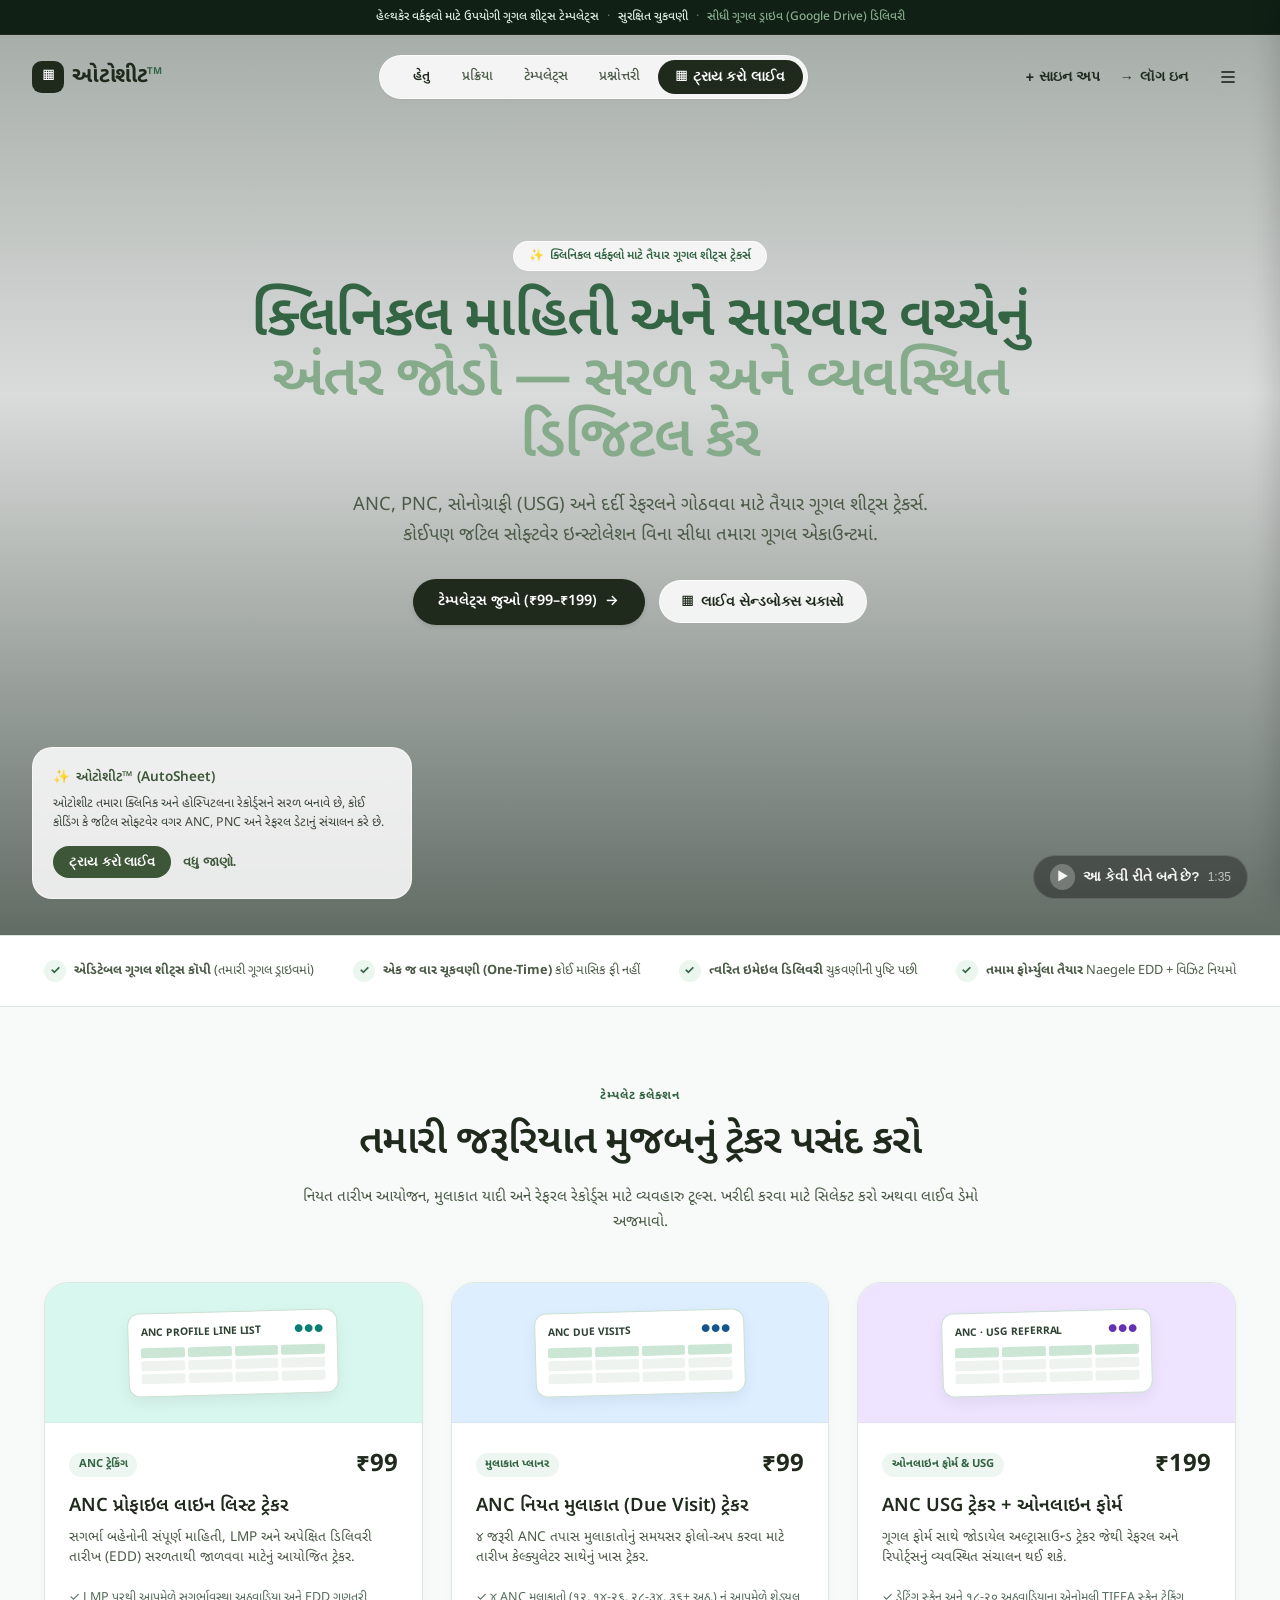
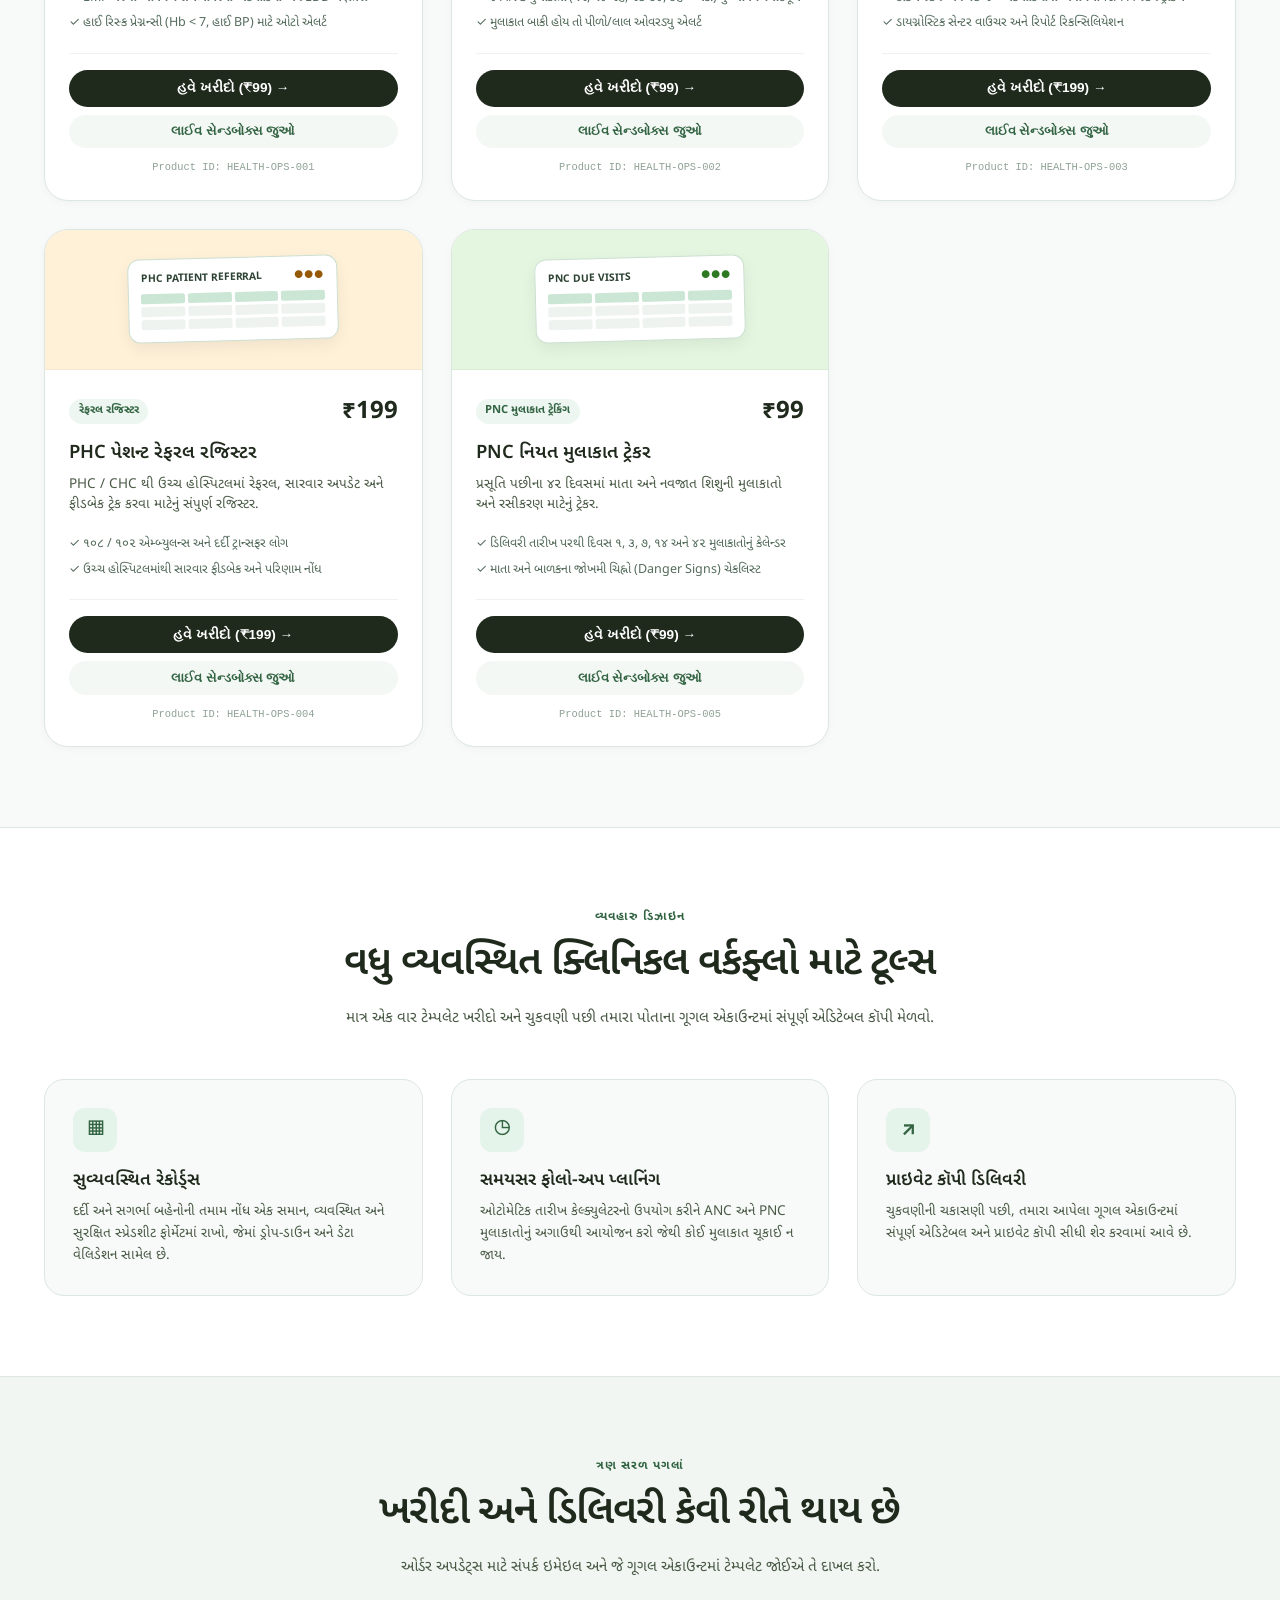
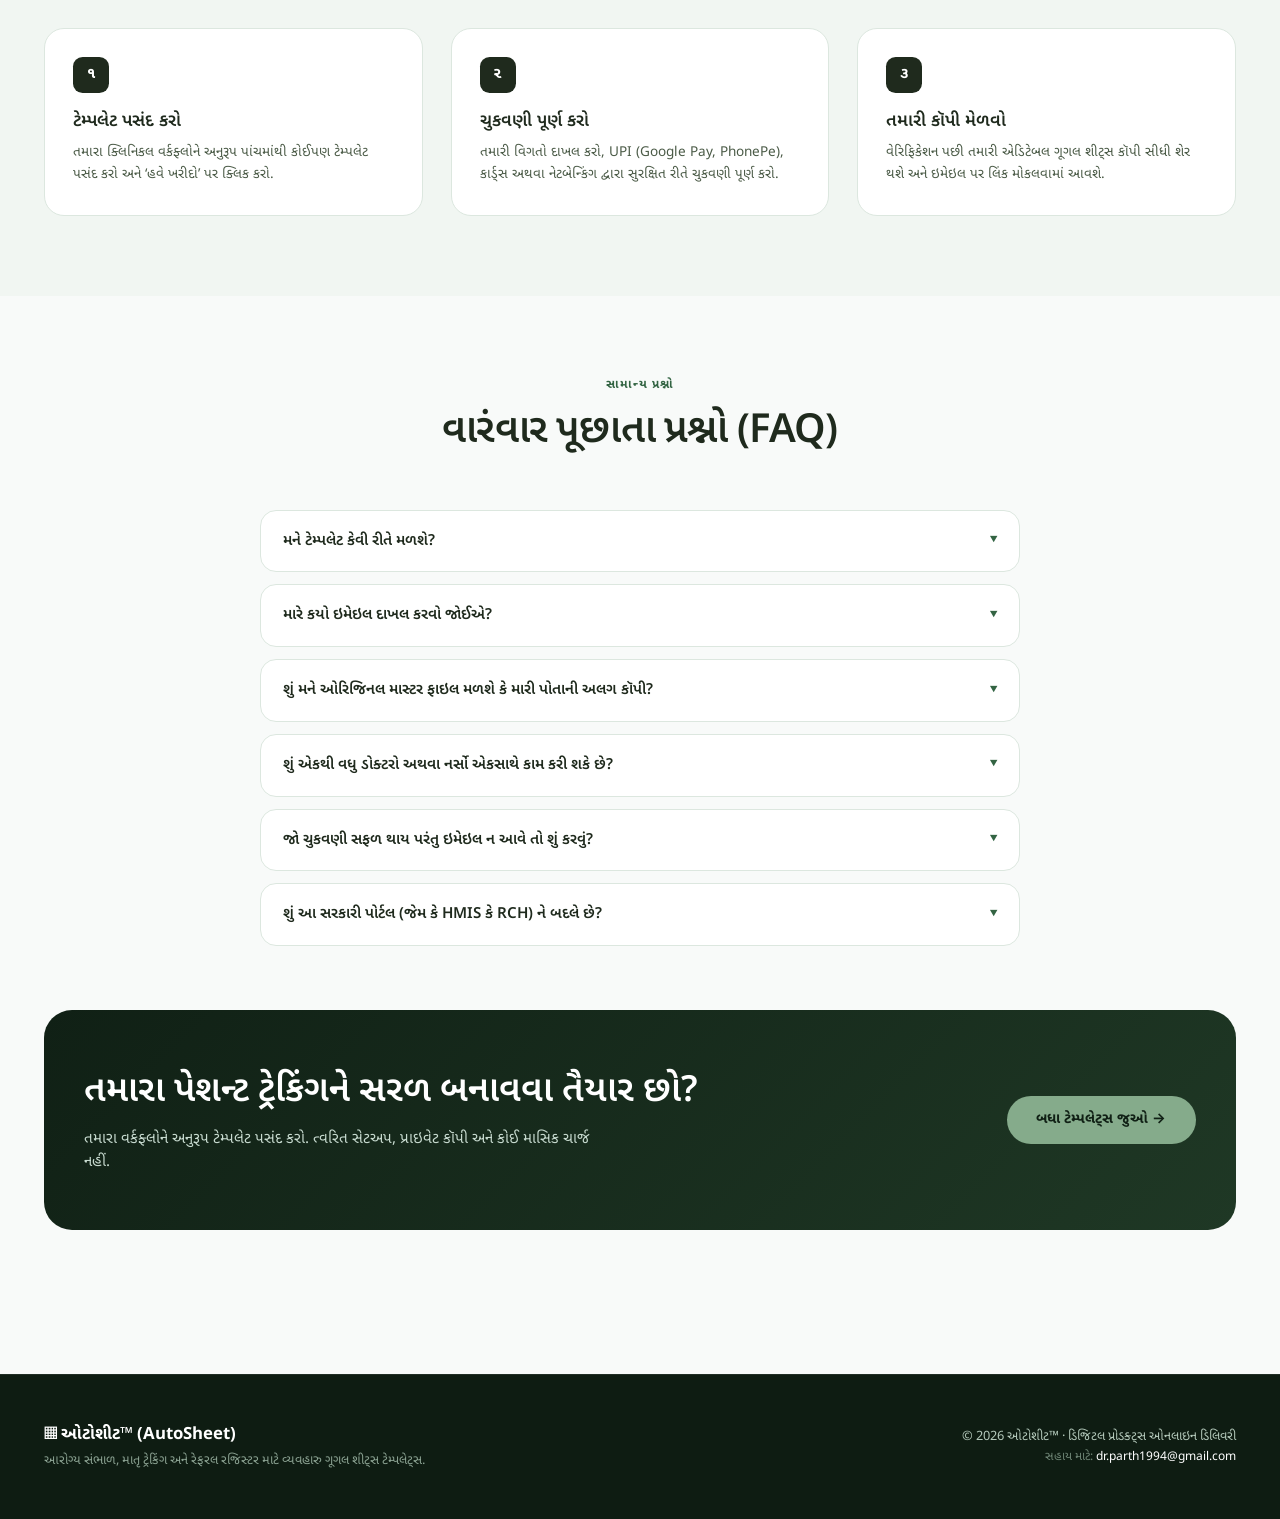
==== commit 6bc75107: "Update print statement from 'Hello' to 'Goodbye'" ====
--- a/index.html
+++ b/index.html
@@ -1,40 +1,1650 @@
 <!doctype html>
-<html lang="gu"><head><meta charset="utf-8"><meta name="viewport" content="width=device-width,initial-scale=1">
-<title>AutoSheet | સ્માર્ટ ડિજિટલ ટેમ્પ્લેટ્સ</title>
-<meta name="description" content="આરોગ્ય, ટૂર ડાયરી અને કર્મચારી વ્યવસ્થાપન માટે Google Sheets templates">
-<style>
-:root{--blue:#075be8;--navy:#10254f;--green:#168653;--ink:#18243d;--muted:#596780;--line:#e3eaf4}
-*{box-sizing:border-box}html{scroll-behavior:smooth}body{margin:0;background:#f7faff;color:var(--ink);font-family:system-ui,-apple-system,"Noto Sans Gujarati","Segoe UI",sans-serif;line-height:1.6}a{text-decoration:none;color:inherit}.wrap{width:min(1150px,92%);margin:auto}
-header{position:sticky;top:0;background:#ffffffed;border-bottom:1px solid var(--line);z-index:5}.nav{min-height:72px;display:flex;align-items:center;justify-content:space-between;gap:15px}.logo{font-size:1.45rem;font-weight:900;color:var(--navy)}.logo b{color:var(--blue)}nav{display:flex;gap:18px;align-items:center;font-size:.9rem;font-weight:750}nav a:hover{color:var(--blue)}
-.hero{padding:50px 0;background:radial-gradient(circle at 85% 20%,#d6eaff,transparent 35%),linear-gradient(120deg,#fff,#edf5ff)}.hero-grid{display:grid;grid-template-columns:1fr 1fr;gap:35px;align-items:center}.eyebrow{font-size:.8rem;color:var(--green);font-weight:900;letter-spacing:.07em}.hero h1{font-size:clamp(2.2rem,5vw,4rem);line-height:1.15;color:var(--navy);margin:12px 0}.hero h1 span{color:var(--blue)}.hero p,.muted{color:var(--muted)}.hero p{font-size:1.08rem}.btn{display:inline-flex;justify-content:center;align-items:center;padding:11px 15px;border-radius:11px;border:1px solid var(--line);background:white;font-weight:850;cursor:pointer}.primary{background:linear-gradient(120deg,#0869f4,#0648d5);color:white;border-color:#075be8;box-shadow:0 6px 15px #075be82a}.actions{display:flex;gap:10px;flex-wrap:wrap;margin-top:22px}
-.art{min-height:300px;position:relative;display:grid;place-items:center}.laptop{width:90%;background:#17243a;border:8px solid #17243a;border-radius:16px;padding:12px;box-shadow:0 24px 45px #17243a24;transform:rotate(1deg)}.screen{background:white;border-radius:7px;padding:14px;min-height:210px}.screenhead{font-weight:900;color:var(--navy);display:flex;justify-content:space-between}.stats{display:grid;grid-template-columns:repeat(3,1fr);gap:8px;margin:14px 0}.stats div{background:#edf4ff;border-radius:8px;padding:9px;font-size:.72rem}.stats b{display:block;font-size:1.3rem;color:var(--blue)}.bars{height:80px;display:flex;align-items:end;gap:8px;background:#f7f9fd;padding:10px;border-radius:8px}.bars i{flex:1;background:linear-gradient(#71a9ff,#075be8);border-radius:5px 5px 0 0}.phone{position:absolute;bottom:0;left:0;background:#17243a;border:5px solid #17243a;border-radius:20px;width:95px;height:180px;padding:7px;box-shadow:0 10px 25px #17243a2a}.phonein{background:white;height:100%;border-radius:12px;padding:9px 5px;font-size:.65rem}.phonein div{padding:6px 3px;margin:6px 0;border-radius:6px;background:#eaf8ef;color:#176b4b;font-weight:800}.bubble{position:absolute;right:0;top:0;background:#ffdc60;border:5px solid #fff1b3;border-radius:50%;width:90px;height:90px;display:grid;place-content:center;text-align:center;font-size:.75rem;font-weight:900;color:var(--navy)}
-.trust{display:grid;grid-template-columns:repeat(4,1fr);gap:10px;margin-top:25px}.trust div{font-size:.82rem;font-weight:750}.section{padding:48px 0}.heading{text-align:center;margin:0 auto 25px;max-width:700px}.heading h2{font-size:clamp(1.7rem,3vw,2.4rem);color:var(--navy);margin:0 0 8px}.heading p{color:var(--muted);margin:0}
-.products{display:grid;grid-template-columns:repeat(5,minmax(0,1fr));gap:13px}.card{background:#fff;border:1px solid var(--line);border-radius:16px;overflow:hidden;display:flex;flex-direction:column;box-shadow:0 7px 20px #17243a08}.visual{height:125px;display:grid;place-items:center;position:relative;font-size:3rem}.visual:after{content:"";position:absolute;right:8px;bottom:8px;width:58%;height:42px;border:1px solid #dbe5f2;border-radius:7px;background:repeating-linear-gradient(0deg,#fff 0 9px,#d9e7fa 10px 12px);box-shadow:0 5px 10px #17243a10;transform:rotate(-3deg)}.visual span{position:relative;z-index:2}.v1{background:#ffebf0}.v2{background:#e1f8f2}.v3{background:#fff4d8}.v4{background:#f0e8ff}.v5{background:#e3f2ff}.body{padding:13px;display:flex;flex-direction:column;flex:1}.tag{font-size:.68rem;font-weight:850;background:#e8f7ed;color:#137447;padding:4px 8px;border-radius:99px;align-self:flex-start;margin-bottom:9px}.card h3{font-size:.98rem;line-height:1.35;margin:0 0 7px;color:var(--navy)}.card p{font-size:.8rem;color:var(--muted);margin:0 0 12px}.price{font-size:1.4rem;font-weight:950;color:var(--navy);margin-top:auto}.price small{display:block;font-size:.68rem;color:var(--muted);font-weight:600;margin-bottom:9px}.buy{width:100%;font-size:.83rem;padding:10px 6px}.how{display:grid;grid-template-columns:repeat(4,1fr);gap:20px}.step{text-align:center}.step i{display:grid;place-items:center;width:60px;height:60px;margin:0 auto 10px;background:#e4f2ff;border-radius:50%;font-style:normal;font-size:1.5rem}.step h3{font-size:1rem;margin:5px}.step p{font-size:.86rem;color:var(--muted);margin:0}.banner{margin:10px auto 50px;background:linear-gradient(110deg,#063d77,#10254f);color:white;padding:27px 30px;border-radius:18px;display:flex;justify-content:space-between;align-items:center;gap:18px}.banner h2{margin:0 0 5px}.banner p{margin:0;color:#dce8f6}.banner .btn{background:#ffda58;border-color:#ffda58;color:var(--navy);white-space:nowrap}footer{background:#fff;border-top:1px solid var(--line);padding:24px 0;color:var(--muted);font-size:.85rem}.foot{display:flex;justify-content:space-between;gap:14px;flex-wrap:wrap}
-@media(max-width:950px){.products{grid-template-columns:repeat(3,1fr)}.hero-grid{gap:18px}}
-@media(max-width:620px){.nav{align-items:flex-start;flex-direction:column;padding:12px 0}nav{gap:12px;flex-wrap:wrap;font-size:.82rem}.hero{padding:35px 0}.hero-grid{grid-template-columns:1fr}.hero h1{font-size:2.5rem}.art{min-height:270px}.phone{width:80px;height:155px}.bubble{width:78px;height:78px}.trust{grid-template-columns:repeat(2,1fr)}.section{padding:35px 0}.products{grid-template-columns:repeat(2,minmax(0,1fr));gap:10px}.visual{height:100px}.visual span{font-size:2.5rem}.body{padding:11px}.card h3{font-size:.91rem}.card p{font-size:.77rem}.how{grid-template-columns:repeat(2,1fr);gap:22px}.banner{flex-direction:column;align-items:flex-start;padding:22px}.banner h2{font-size:1.3rem}}
-@media(max-width:370px){.products{grid-template-columns:1fr}.card{display:grid;grid-template-columns:100px 1fr}.visual{height:100%;min-height:130px}.body{padding:12px}}
-</style></head><body>
-<header><div class="wrap nav"><a class="logo" href="#home">▦ Auto<b>Sheet</b></a><nav><a href="#home">હોમ</a><a href="#templates">ટેમ્પ્લેટ્સ</a><a href="#how">કેવી રીતે ખરીદવું?</a><a href="#faq">FAQ</a><a href="#contact">સંપર્ક</a></nav></div></header>
-<main id="home"><section class="hero"><div class="wrap hero-grid"><div><div class="eyebrow">GOOGLE SHEETS · READY-TO-USE TOOLS</div><h1>રોજિંદું કામ બનાવો <span>સરળ અને સુવ્યવસ્થિત</span></h1><p>હેલ્થકેર, ટૂર ડાયરી અને કર્મચારી વ્યવસ્થાપન માટે ઉપયોગી ડિજિટલ ટેમ્પ્લેટ્સ. તમારી જરૂરિયાત મુજબ પસંદ કરો અને શરૂઆત કરો.</p><div class="actions"><a class="btn primary" href="#templates">ટેમ્પ્લેટ પસંદ કરો ↓</a><a class="btn" href="#how">કેવી રીતે ખરીદવું?</a></div><div class="trust"><div>⚡ સરળ ખરીદી</div><div>✓ સુરક્ષિત ચેકઆઉટ</div><div>▣ મોબાઇલ-ફ્રેન્ડલી</div><div>▦ Google Sheets</div></div></div>
-<div class="art"><div class="laptop"><div class="screen"><div class="screenhead"><span>▦ AutoSheet Dashboard</span><span style="color:#168653">● Live</span></div><div class="stats"><div>બાકી કામ<b>42</b></div><div>પૂર્ણ<b>36</b></div><div>આગામી<b>05</b></div></div><div class="bars"><i style="height:35%"></i><i style="height:70%"></i><i style="height:50%"></i><i style="height:88%"></i><i style="height:62%"></i><i style="height:95%"></i><i style="height:75%"></i></div></div></div><div class="phone"><div class="phonein"><b>AutoSheet</b><div>✓ ANC</div><div>✓ PNC</div><div>✓ Tour diary</div><div>✓ Leave</div></div></div><div class="bubble">તમારા કામ માટે<br><strong>સ્માર્ટ ટૂલ્સ</strong></div></div></div></section>
-<section class="section wrap" id="templates"><div class="heading"><h2>અમારા ટેમ્પ્લેટ્સ</h2><p>તમારી જરૂરિયાત મુજબ ડિજિટલ ટેમ્પ્લેટ પસંદ કરો.</p></div><div class="products">
-<article class="card"><div class="visual v1"><span>🤰</span></div><div class="body"><span class="tag">ડિજિટલ ટેમ્પ્લેટ</span><h3>ANC Profile Line List Tracker</h3><p>ANC પ્રોફાઇલની યાદી અને લાભાર્થીઓનો રેકોર્ડ વ્યવસ્થિત રાખો.</p><div class="price">₹99<small>એક વખતની ખરીદી</small></div><a class="btn primary buy" href="#" data-product="HEALTH-OPS-001">હવે ખરીદો →</a></div></article>
-<article class="card"><div class="visual v2"><span>📅</span></div><div class="body"><span class="tag">ડિજિટલ ટેમ્પ્લેટ</span><h3>ANC Due Visit Tracker</h3><p>ANC મુલાકાતોની બાકી તારીખો ટ્રૅક કરો અને 4 ANC મુલાકાતોનું આયોજન કરો.</p><div class="price">₹99<small>એક વખતની ખરીદી</small></div><a class="btn primary buy" href="#" data-product="HEALTH-OPS-002">હવે ખરીદો →</a></div></article>
-<article class="card"><div class="visual v3"><span>🩺</span></div><div class="body"><span class="tag">ફોર્મ સાથે</span><h3>ANC USG Tracker with Online Form</h3><p>USG ટ્રૅકિંગ અને રેફરલ ફોર્મ માટે ઉપયોગી ટેમ્પ્લેટ.</p><div class="price">₹199<small>એક વખતની ખરીદી</small></div><a class="btn primary buy" href="#" data-product="HEALTH-OPS-003">હવે ખરીદો →</a></div></article>
-<article class="card"><div class="visual v4"><span>📋</span></div><div class="body"><span class="tag">ફોર્મ સાથે</span><h3>PHC Patient Referral Register</h3><p>રેફરલ ફોર્મ, સારવાર અપડેટ ફોર્મ અને લાઇન લિસ્ટ.</p><div class="price">₹199<small>એક વખતની ખરીદી</small></div><a class="btn primary buy" href="#" data-product="HEALTH-OPS-004">હવે ખરીદો →</a></div></article>
-<article class="card"><div class="visual v5"><span>👶</span></div><div class="body"><span class="tag">ડિજિટલ ટેમ્પ્લેટ</span><h3>PNC Due Visit Tracker</h3><p>PNC મુલાકાતોની બાકી તારીખો ટ્રૅક કરો અને 4 PNC મુલાકાતોનું આયોજન કરો.</p><div class="price">₹99<small>એક વખતની ખરીદી</small></div><a class="btn primary buy" href="#" data-product="HEALTH-OPS-005">હવે ખરીદો →</a></div></article>
-</div></section>
-<section class="section" style="background:white" id="how"><div class="wrap"><div class="heading"><h2>કેવી રીતે ખરીદવું?</h2><p>ખરીદીથી તમારી નકલ મેળવવા સુધી ચાર પગલાં.</p></div><div class="how"><div class="step"><i>🛒</i><h3>1. ટેમ્પ્લેટ પસંદ કરો</h3><p>તમારી જરૂરિયાત મુજબ પસંદગી કરો.</p></div><div class="step"><i>💳</i><h3>2. ચુકવણી કરો</h3><p>ચેકઆઉટ પર ચુકવણી પૂર્ણ કરો.</p></div><div class="step"><i>✉️</i><h3>3. ઇમેઇલ મેળવો</h3><p>સફળ ચુકવણી પછી ડિલિવરી લિંક મેળવો.</p></div><div class="step"><i>📄</i><h3>4. નકલ બનાવો</h3><p>Google Sheetsમાં તમારી પોતાની નકલ બનાવો.</p></div></div></div></section>
-<section class="section wrap" id="faq"><div class="heading"><h2>FAQ</h2><p>સામાન્ય પ્રશ્નોના જવાબ.</p></div><div style="max-width:760px;margin:auto"><details style="padding:13px;border-bottom:1px solid var(--line)"><summary><b>ચુકવણી પછી ટેમ્પ્લેટ કેવી રીતે મળશે?</b></summary><p class="muted">ચેકઆઉટ અને ડિલિવરી સિસ્ટમ યોગ્ય રીતે સેટ થયા પછી ઇમેઇલમાં લિંક મોકલી શકાય છે.</p></details><details style="padding:13px;border-bottom:1px solid var(--line)"><summary><b>શું ફોનમાં વાપરી શકું?</b></summary><p class="muted">Google Sheets એપ અથવા બ્રાઉઝર દ્વારા વાપરી શકાય છે.</p></details></div></section>
-<section class="wrap banner" id="contact"><div><h2>કોઈ પ્રશ્ન છે?</h2><p>ટેમ્પ્લેટ ખરીદતા પહેલાં માહિતી માટે સંપર્ક કરો.</p></div><a class="btn" href="https://wa.me/">WhatsApp સંપર્ક ↗</a></section></main>
-<footer><div class="wrap foot"><b>▦ AutoSheet</b><span><a href="./privacy.html">ગોપનીયતા</a> · <a href="./terms.html">શરતો</a> · <a href="./refunds.html">રિફંડ</a> · <a href="#contact">સંપર્ક</a></span><span>© AutoSheet</span></div></footer>
-<script>
-/* GitHub Pages storefront. Apps Script must accept the ProductID query parameter
-   and display the checkout form for that product. Prices are validated server-side. */
-const CHECKOUT_BASE = "https://script.google.com/macros/s/AKfycbyv7URS0Er9eqgKix_AGyzyqV4xdwOyQhY9G9VeThqNYwtmUStdc9JAxD6Wj3qGIp0V/exec";
-document.querySelectorAll("[data-product]").forEach(button => button.addEventListener("click", event => {
- event.preventDefault();
- if (CHECKOUT_BASE.startsWith("REPLACE_")) { alert("ખરીદી સક્રિય કરવા માટે પહેલા Apps Scriptમાં દરેક પ્રોડક્ટનો ID, ભાવ અને ડિલિવરી લિંક સેટ કરવી જરૂરી છે."); return; }
- const url = new URL(CHECKOUT_BASE); url.searchParams.set("product", button.dataset.product); location.href = url.toString();
-}));
-</script></body></html>
+<html lang="gu">
+<head>
+  <meta charset="utf-8" />
+  <meta name="viewport" content="width=device-width, initial-scale=1" />
+  <title>ઓટોશીટ™ | હેલ્થકેર વર્કફ્લો ગૂગલ શીટ્સ ટેમ્પલેટ્સ</title>
+  <meta name="description" content="ANC, PNC, સોનોગ્રાફી અને પેશન્ટ રેફરલ માટે તૈયાર ગૂગલ શીટ્સ ટ્રેકર્સ. સુરક્ષિત ચુકવણી અને સીધી ગૂગલ એકાઉન્ટ ડિલિવરી." />
+  
+  <!-- Fonts -->
+  <link rel="preconnect" href="https://fonts.googleapis.com" />
+  <link rel="preconnect" href="https://fonts.gstatic.com" crossorigin />
+  <link href="https://fonts.googleapis.com/css2?family=Inter:wght@400;500;600;700&family=Noto+Sans+Gujarati:wght@400;500;600;700&display=swap" rel="stylesheet" />
+  <link href="https://db.onlinewebfonts.com/c/6e47ef470dd19698c911332a9b4d1cf4?family=Neue+Haas+Grotesk+Text+Pro" rel="stylesheet" />
+  <link href="https://db.onlinewebfonts.com/c/dec0d9b4e22ca588dc20e1e2e09a59b5?family=Neue+Haas+Grotesk+Display+Pro+55+Roman" rel="stylesheet" />
+
+  <style>
+    :root {
+      --dark-green: #1f2a1d;
+      --medium-dark-green: #2d3a2a;
+      --btn-hover: #2a3827;
+      --body-green: #4b5b47;
+      --heading-primary: #336443;
+      --heading-accent: #85AB8B;
+      --bottom-green: #3d5638;
+      --bottom-hover: #2d4228;
+      --bg-light: #f8faf9;
+      --border-color: #dce7df;
+    }
+
+    * { box-sizing: border-box; margin: 0; padding: 0; }
+
+    html, body {
+      min-height: 100%;
+      font-family: 'Noto Sans Gujarati', 'Neue Haas Grotesk Display Pro 55 Roman', 'Neue Haas Grotesk Text Pro', 'Inter', -apple-system, sans-serif;
+      background-color: var(--bg-light);
+      color: var(--dark-green);
+      line-height: 1.5;
+      -webkit-font-smoothing: antialiased;
+      scroll-behavior: smooth;
+    }
+
+    .container { width: 100%; max-width: 1240px; margin: 0 auto; padding: 0 1.5rem; }
+
+    .top-strip {
+      background: #102015;
+      color: #dce8e0;
+      text-align: center;
+      padding: 0.5rem 1rem;
+      font-size: 0.75rem;
+      font-weight: 500;
+      display: flex;
+      align-items: center;
+      justify-content: center;
+      gap: 0.5rem;
+      flex-wrap: wrap;
+      border-bottom: 1px solid rgba(255,255,255,0.06);
+    }
+    .top-strip span.highlight { color: var(--heading-accent); }
+
+    .hero {
+      position: relative;
+      width: 100%;
+      min-height: 100vh;
+      display: flex;
+      flex-direction: column;
+      justify-content: space-between;
+      overflow: hidden;
+    }
+
+    .video-bg-container {
+      position: absolute;
+      inset: 0;
+      width: 100%;
+      height: 100%;
+      z-index: 0;
+    }
+    .video-bg-container video,
+    .video-bg-container canvas {
+      width: 100%;
+      height: 100%;
+      object-fit: cover;
+    }
+    .video-scrim {
+      position: absolute;
+      inset: 0;
+      background: linear-gradient(to bottom, rgba(16,32,21,0.35) 0%, rgba(0,0,0,0.12) 40%, rgba(16,32,21,0.65) 100%);
+      pointer-events: none;
+    }
+
+    .nav {
+      position: relative;
+      z-index: 30;
+      display: flex;
+      align-items: center;
+      justify-content: space-between;
+      padding: 1.25rem 2rem;
+    }
+
+    .brand {
+      display: flex;
+      align-items: center;
+      gap: 0.5rem;
+      text-decoration: none;
+      color: var(--dark-green);
+      font-weight: 700;
+      font-size: 1.35rem;
+      letter-spacing: -0.02em;
+    }
+    .brand-icon {
+      width: 2rem;
+      height: 2rem;
+      border-radius: 0.6rem;
+      background: var(--dark-green);
+      color: #fff;
+      display: grid;
+      place-items: center;
+      font-size: 0.9rem;
+    }
+
+    .nav-pill {
+      display: flex;
+      align-items: center;
+      gap: 0.25rem;
+      background: rgba(255, 255, 255, 0.85);
+      backdrop-filter: blur(12px);
+      -webkit-backdrop-filter: blur(12px);
+      border-radius: 9999px;
+      padding: 0.25rem 0.25rem 0.25rem 1.25rem;
+      box-shadow: 0 1px 3px rgba(0,0,0,0.05);
+      border: 1px solid rgba(255, 255, 255, 0.7);
+    }
+    .nav-pill a {
+      font-size: 0.85rem;
+      font-weight: 500;
+      color: var(--body-green);
+      text-decoration: none;
+      padding: 0.4rem 0.85rem;
+      border-radius: 9999px;
+      transition: color 0.15s ease;
+    }
+    .nav-pill a:first-child { font-weight: 600; color: var(--dark-green); }
+    .nav-pill a:hover { color: var(--dark-green); }
+
+    .btn-pill-live {
+      background: var(--dark-green);
+      color: #fff !important;
+      border: none;
+      font-size: 0.85rem;
+      font-weight: 600;
+      padding: 0.55rem 1.15rem;
+      border-radius: 9999px;
+      cursor: pointer;
+      display: inline-flex;
+      align-items: center;
+      gap: 0.4rem;
+      transition: background 0.15s ease;
+      text-decoration: none;
+    }
+    .btn-pill-live:hover { background: var(--btn-hover); }
+
+    .nav-actions { display: flex; align-items: center; gap: 1.25rem; }
+    .nav-actions button, .nav-actions a {
+      background: none;
+      border: none;
+      cursor: pointer;
+      font-size: 0.875rem;
+      font-weight: 600;
+      color: var(--dark-green);
+      display: inline-flex;
+      align-items: center;
+      gap: 0.4rem;
+      text-decoration: none;
+      transition: opacity 0.15s ease;
+    }
+    .nav-actions button:hover, .nav-actions a:hover { opacity: 0.8; }
+
+    .menu-btn {
+      display: none;
+      position: relative;
+      width: 2.5rem;
+      height: 2.5rem;
+      border-radius: 9999px;
+      background: rgba(255, 255, 255, 0.85);
+      backdrop-filter: blur(8px);
+      border: 1px solid rgba(255, 255, 255, 0.7);
+      cursor: pointer;
+      align-items: center;
+      justify-content: center;
+    }
+    .menu-icon, .close-icon { position: absolute; transition: all 0.3s ease; }
+    .menu-icon { opacity: 1; transform: rotate(0) scale(1); }
+    .close-icon { opacity: 0; transform: rotate(-90deg) scale(0.5); }
+    .menu-open .menu-icon { opacity: 0; transform: rotate(90deg) scale(0.5); }
+    .menu-open .close-icon { opacity: 1; transform: rotate(0) scale(1); }
+
+    .drawer-overlay {
+      display: none;
+      position: fixed;
+      inset: 0;
+      background: rgba(16, 32, 21, 0.5);
+      backdrop-filter: blur(4px);
+      z-index: 40;
+      opacity: 0;
+      transition: opacity 0.3s ease;
+    }
+    .drawer-overlay.active { display: block; opacity: 1; }
+    .drawer {
+      position: fixed;
+      top: 0; right: 0; bottom: 0;
+      width: 85%; max-width: 340px;
+      background: rgba(255, 255, 255, 0.96);
+      backdrop-filter: blur(16px);
+      z-index: 50;
+      padding: 5rem 2rem 2rem;
+      box-shadow: -5px 0 25px rgba(0,0,0,0.15);
+      transform: translateX(100%);
+      transition: transform 0.5s cubic-bezier(0.22, 1, 0.36, 1);
+      display: flex;
+      flex-direction: column;
+      gap: 1rem;
+    }
+    .drawer.active { transform: translateX(0); }
+    .drawer a, .drawer button {
+      display: block;
+      padding: 0.75rem 0;
+      font-size: 1.15rem;
+      font-weight: 600;
+      color: var(--dark-green);
+      text-decoration: none;
+      border-bottom: 1px solid rgba(31, 42, 29, 0.08);
+      background: none; border-left: none; border-right: none; border-top: none;
+      text-align: left; cursor: pointer;
+    }
+
+    .hero-center {
+      position: relative;
+      z-index: 10;
+      text-align: center;
+      padding: 2.5rem 1rem 1rem;
+      max-width: 900px;
+      margin: 0 auto;
+    }
+    .kicker-badge {
+      display: inline-flex;
+      align-items: center;
+      gap: 0.4rem;
+      background: rgba(255, 255, 255, 0.8);
+      backdrop-filter: blur(8px);
+      border: 1px solid rgba(255, 255, 255, 0.7);
+      color: var(--heading-primary);
+      padding: 0.3rem 0.9rem;
+      border-radius: 9999px;
+      font-size: 0.75rem;
+      font-weight: 600;
+      margin-bottom: 1.25rem;
+    }
+    .hero-heading {
+      font-size: clamp(2rem, 4.5vw, 4.5rem);
+      line-height: 1.05;
+      font-weight: 600;
+      letter-spacing: -0.025em;
+      color: var(--heading-primary);
+    }
+    .hero-heading span.accent {
+      color: var(--heading-accent);
+      display: block;
+    }
+    .hero-sub {
+      margin-top: 1.25rem;
+      font-size: clamp(0.95rem, 1.8vw, 1.15rem);
+      color: var(--body-green);
+      max-width: 620px;
+      margin-left: auto;
+      margin-right: auto;
+      line-height: 1.6;
+    }
+    .hero-ctas {
+      margin-top: 1.75rem;
+      display: flex;
+      align-items: center;
+      justify-content: center;
+      gap: 0.85rem;
+      flex-wrap: wrap;
+    }
+    .btn-main {
+      background: var(--dark-green);
+      color: #fff;
+      font-size: 0.9rem;
+      font-weight: 600;
+      padding: 0.75rem 1.6rem;
+      border-radius: 9999px;
+      border: none;
+      cursor: pointer;
+      text-decoration: none;
+      display: inline-flex;
+      align-items: center;
+      gap: 0.5rem;
+      transition: background 0.15s ease;
+      box-shadow: 0 2px 4px rgba(0,0,0,0.1);
+    }
+    .btn-main:hover { background: var(--btn-hover); }
+    .btn-secondary {
+      background: rgba(255, 255, 255, 0.85);
+      backdrop-filter: blur(8px);
+      border: 1px solid rgba(255, 255, 255, 0.7);
+      color: var(--dark-green);
+      font-size: 0.9rem;
+      font-weight: 600;
+      padding: 0.75rem 1.4rem;
+      border-radius: 9999px;
+      cursor: pointer;
+      display: inline-flex;
+      align-items: center;
+      gap: 0.5rem;
+      text-decoration: none;
+      transition: background 0.15s ease;
+    }
+    .btn-secondary:hover { background: #fff; }
+
+    .hero-bottom {
+      position: relative;
+      z-index: 10;
+      display: flex;
+      align-items: flex-end;
+      justify-content: space-between;
+      padding: 1.5rem 2rem 2.25rem;
+      gap: 1.5rem;
+      flex-wrap: wrap;
+    }
+    .bottom-widget {
+      max-width: 380px;
+      background: rgba(255, 255, 255, 0.85);
+      backdrop-filter: blur(12px);
+      border: 1px solid rgba(255, 255, 255, 0.6);
+      border-radius: 1.25rem;
+      padding: 1.25rem;
+    }
+    .bottom-widget-title {
+      font-size: 0.85rem;
+      font-weight: 600;
+      color: var(--bottom-green);
+      display: flex;
+      align-items: center;
+      gap: 0.4rem;
+      margin-bottom: 0.4rem;
+    }
+    .bottom-widget p {
+      font-size: 0.775rem;
+      color: rgba(31, 42, 29, 0.85);
+      line-height: 1.5;
+      margin-bottom: 0.85rem;
+    }
+    .widget-actions { display: flex; align-items: center; gap: 0.75rem; }
+    .btn-widget {
+      background: var(--bottom-green);
+      color: #fff;
+      font-size: 0.8rem;
+      font-weight: 600;
+      padding: 0.5rem 1rem;
+      border-radius: 9999px;
+      border: none;
+      cursor: pointer;
+      transition: background 0.15s ease;
+    }
+    .btn-widget:hover { background: var(--bottom-hover); }
+    .btn-widget-link {
+      background: none;
+      border: none;
+      font-size: 0.8rem;
+      font-weight: 600;
+      color: var(--bottom-green);
+      cursor: pointer;
+    }
+
+    .bottom-video-link {
+      display: flex;
+      align-items: center;
+      gap: 0.5rem;
+      background: rgba(0, 0, 0, 0.35);
+      backdrop-filter: blur(8px);
+      padding: 0.5rem 1rem;
+      border-radius: 9999px;
+      border: 1px solid rgba(255,255,255,0.15);
+      color: rgba(255,255,255,0.95);
+      font-size: 0.85rem;
+      cursor: pointer;
+    }
+    .play-circle {
+      width: 1.6rem;
+      height: 1.6rem;
+      border-radius: 9999px;
+      background: rgba(255, 255, 255, 0.25);
+      display: grid;
+      place-items: center;
+    }
+
+    .trust-strip {
+      background: #fff;
+      border-top: 1px solid var(--border-color);
+      border-bottom: 1px solid var(--border-color);
+      padding: 1.5rem 1rem;
+    }
+    .trust-grid {
+      display: flex;
+      align-items: center;
+      justify-content: space-between;
+      gap: 1rem;
+      flex-wrap: wrap;
+      font-size: 0.8rem;
+      color: var(--body-green);
+    }
+    .trust-item { display: flex; align-items: center; gap: 0.5rem; }
+    .check-circle {
+      width: 1.4rem;
+      height: 1.4rem;
+      border-radius: 9999px;
+      background: #eaf6ee;
+      color: var(--heading-primary);
+      display: grid;
+      place-items: center;
+      font-size: 0.75rem;
+      font-weight: bold;
+    }
+
+    .section { padding: 5rem 0; }
+    .section-head { text-align: center; max-width: 680px; margin: 0 auto 3rem; }
+    .section-kicker {
+      font-size: 0.75rem;
+      font-weight: 700;
+      text-transform: uppercase;
+      letter-spacing: 0.08em;
+      color: var(--heading-primary);
+    }
+    .section-title {
+      font-size: clamp(1.75rem, 3.5vw, 2.5rem);
+      font-weight: 600;
+      color: var(--dark-green);
+      margin: 0.5rem 0 0.75rem;
+      letter-spacing: -0.02em;
+    }
+    .section-desc { font-size: 0.95rem; color: var(--body-green); line-height: 1.6; }
+
+    .products-grid {
+      display: grid;
+      grid-template-columns: repeat(auto-fit, minmax(320px, 1fr));
+      gap: 1.75rem;
+    }
+    .product-card {
+      background: #fff;
+      border: 1px solid var(--border-color);
+      border-radius: 1.5rem;
+      overflow: hidden;
+      display: flex;
+      flex-direction: column;
+      box-shadow: 0 2px 8px rgba(0,0,0,0.03);
+      transition: transform 0.2s ease, box-shadow 0.2s ease;
+    }
+    .product-card:hover {
+      transform: translateY(-4px);
+      box-shadow: 0 12px 24px rgba(0,0,0,0.06);
+    }
+    .product-art {
+      height: 140px;
+      position: relative;
+      display: grid;
+      place-items: center;
+      border-bottom: 1px solid rgba(0,0,0,0.04);
+      overflow: hidden;
+    }
+    .sheet-mock {
+      background: #fff;
+      border: 1px solid #cce0d2;
+      border-radius: 0.75rem;
+      padding: 0.75rem;
+      width: 210px;
+      box-shadow: 0 6px 16px rgba(0,0,0,0.06);
+      transform: rotate(-1.5deg);
+    }
+    .sheet-mock-title {
+      font-size: 0.65rem;
+      font-weight: 700;
+      color: #2d4232;
+      margin-bottom: 0.4rem;
+      display: flex;
+      justify-content: space-between;
+    }
+    .sheet-cells { display: grid; grid-template-columns: repeat(4, 1fr); gap: 3px; }
+    .sheet-cells div { height: 10px; background: #eef3f0; border-radius: 2px; }
+    .sheet-cells div.highlight { background: #cbe6d4; }
+
+    .product-body {
+      padding: 1.5rem;
+      flex: 1;
+      display: flex;
+      flex-direction: column;
+      justify-content: space-between;
+    }
+    .product-meta {
+      display: flex;
+      align-items: center;
+      justify-content: space-between;
+      margin-bottom: 0.75rem;
+    }
+    .product-tag {
+      font-size: 0.7rem;
+      font-weight: 700;
+      text-transform: uppercase;
+      padding: 0.25rem 0.6rem;
+      border-radius: 9999px;
+      background: #edf6f0;
+      color: var(--heading-primary);
+    }
+    .product-price { font-size: 1.5rem; font-weight: 700; color: var(--dark-green); }
+    .product-name {
+      font-size: 1.15rem;
+      font-weight: 600;
+      color: var(--dark-green);
+      margin-bottom: 0.5rem;
+      line-height: 1.35;
+    }
+    .product-desc {
+      font-size: 0.85rem;
+      color: var(--body-green);
+      line-height: 1.5;
+      margin-bottom: 1.25rem;
+    }
+    .product-features {
+      list-style: none;
+      font-size: 0.785rem;
+      color: #556c5c;
+      margin-bottom: 1.25rem;
+      display: flex;
+      flex-direction: column;
+      gap: 0.4rem;
+    }
+    .product-features li { display: flex; align-items: flex-start; gap: 0.4rem; }
+    .product-actions {
+      display: flex;
+      flex-direction: column;
+      gap: 0.5rem;
+      padding-top: 1rem;
+      border-top: 1px solid #eef3ef;
+    }
+    .btn-buy {
+      background: var(--dark-green);
+      color: #fff;
+      font-size: 0.85rem;
+      font-weight: 600;
+      padding: 0.65rem 1rem;
+      border-radius: 9999px;
+      border: none;
+      cursor: pointer;
+      text-align: center;
+      transition: background 0.15s ease;
+    }
+    .btn-buy:hover { background: var(--btn-hover); }
+    .btn-demo {
+      background: #f4f8f5;
+      color: var(--heading-primary);
+      font-size: 0.8rem;
+      font-weight: 600;
+      padding: 0.55rem 1rem;
+      border-radius: 9999px;
+      border: none;
+      cursor: pointer;
+      text-align: center;
+      transition: background 0.15s ease;
+    }
+    .btn-demo:hover { background: #eaf2ec; }
+    .product-id {
+      text-align: center;
+      font-size: 0.65rem;
+      color: #8fa295;
+      margin-top: 0.25rem;
+      font-family: monospace;
+    }
+
+    .features-bg {
+      background: #fff;
+      border-top: 1px solid var(--border-color);
+      border-bottom: 1px solid var(--border-color);
+    }
+    .features-grid {
+      display: grid;
+      grid-template-columns: repeat(auto-fit, minmax(280px, 1fr));
+      gap: 1.75rem;
+    }
+    .feature-box {
+      background: #f7faf8;
+      border: 1px solid var(--border-color);
+      border-radius: 1.25rem;
+      padding: 1.75rem;
+    }
+    .feature-icon {
+      width: 2.75rem;
+      height: 2.75rem;
+      border-radius: 0.75rem;
+      background: #e5f4ea;
+      color: var(--heading-primary);
+      display: grid;
+      place-items: center;
+      font-size: 1.25rem;
+      font-weight: bold;
+      margin-bottom: 1rem;
+    }
+    .feature-box h3 {
+      font-size: 1.1rem;
+      font-weight: 600;
+      color: var(--dark-green);
+      margin-bottom: 0.5rem;
+    }
+    .feature-box p {
+      font-size: 0.85rem;
+      color: var(--body-green);
+      line-height: 1.6;
+    }
+
+    .steps-bg { background: #f1f6f2; }
+    .steps-grid {
+      display: grid;
+      grid-template-columns: repeat(auto-fit, minmax(280px, 1fr));
+      gap: 1.75rem;
+    }
+    .step-card {
+      background: #fff;
+      border: 1px solid var(--border-color);
+      border-radius: 1.25rem;
+      padding: 1.75rem;
+      position: relative;
+    }
+    .step-num {
+      width: 2.25rem;
+      height: 2.25rem;
+      border-radius: 0.6rem;
+      background: var(--dark-green);
+      color: #fff;
+      font-weight: 700;
+      font-size: 0.95rem;
+      display: grid;
+      place-items: center;
+      margin-bottom: 1rem;
+    }
+
+    .faq-wrap {
+      max-width: 760px;
+      margin: 0 auto;
+      display: flex;
+      flex-direction: column;
+      gap: 0.75rem;
+    }
+    details {
+      background: #fff;
+      border: 1px solid var(--border-color);
+      border-radius: 1rem;
+      padding: 1.15rem 1.35rem;
+      cursor: pointer;
+    }
+    summary {
+      font-size: 0.95rem;
+      font-weight: 600;
+      color: var(--dark-green);
+      list-style: none;
+      display: flex;
+      justify-content: space-between;
+      align-items: center;
+    }
+    summary::-webkit-details-marker { display: none; }
+    summary::after {
+      content: "▾";
+      font-size: 1rem;
+      color: var(--heading-primary);
+      transition: transform 0.2s;
+    }
+    details[open] summary::after { transform: rotate(180deg); }
+    details p {
+      margin-top: 0.75rem;
+      font-size: 0.85rem;
+      color: var(--body-green);
+      line-height: 1.6;
+      border-top: 1px solid #f0f5f2;
+      padding-top: 0.75rem;
+    }
+
+    .cta-banner {
+      background: linear-gradient(135deg, #102015 0%, #1f3825 100%);
+      color: #fff;
+      border-radius: 1.75rem;
+      padding: 3.5rem 2.5rem;
+      display: flex;
+      align-items: center;
+      justify-content: space-between;
+      gap: 2rem;
+      flex-wrap: wrap;
+      margin: 4rem auto;
+    }
+    .cta-banner h2 { font-size: clamp(1.5rem, 3vw, 2.25rem); font-weight: 600; margin-bottom: 0.5rem; }
+    .cta-banner p { color: #c7dacf; font-size: 0.95rem; max-width: 520px; }
+    .btn-cta-gold {
+      background: var(--heading-accent);
+      color: #102015;
+      font-weight: 700;
+      font-size: 0.9rem;
+      padding: 0.85rem 1.85rem;
+      border-radius: 9999px;
+      text-decoration: none;
+      display: inline-block;
+      transition: opacity 0.15s ease;
+    }
+    .btn-cta-gold:hover { opacity: 0.9; }
+
+    footer {
+      background: #0e1c12;
+      color: #b4c9bb;
+      padding: 3rem 0;
+      font-size: 0.8rem;
+      border-top: 1px solid rgba(255,255,255,0.08);
+    }
+    .footer-wrap {
+      display: flex;
+      align-items: center;
+      justify-content: space-between;
+      flex-wrap: wrap;
+      gap: 1.5rem;
+    }
+
+    .modal-backdrop {
+      display: none;
+      position: fixed;
+      inset: 0;
+      background: rgba(12, 24, 16, 0.75);
+      backdrop-filter: blur(8px);
+      z-index: 100;
+      align-items: center;
+      justify-content: center;
+      padding: 1rem;
+    }
+    .modal-backdrop.active { display: flex; }
+    .modal-card {
+      background: #fff;
+      border-radius: 1.5rem;
+      width: 100%;
+      max-width: 520px;
+      max-height: 90vh;
+      overflow-y: auto;
+      padding: 1.75rem;
+      box-shadow: 0 20px 40px rgba(0,0,0,0.2);
+      border: 1px solid rgba(0,0,0,0.1);
+    }
+    .modal-head {
+      display: flex;
+      align-items: center;
+      justify-content: space-between;
+      margin-bottom: 1.25rem;
+    }
+    .modal-head h3 { font-size: 1.25rem; font-weight: 600; }
+    .close-modal-btn {
+      width: 2rem;
+      height: 2rem;
+      border-radius: 9999px;
+      background: #f0f4f1;
+      border: none;
+      cursor: pointer;
+      font-size: 1.1rem;
+      display: grid;
+      place-items: center;
+    }
+
+    .form-group { margin-bottom: 1rem; }
+    .form-group label {
+      display: block;
+      font-size: 0.8rem;
+      font-weight: 600;
+      color: var(--dark-green);
+      margin-bottom: 0.35rem;
+    }
+    .form-group input, .form-group select {
+      width: 100%;
+      padding: 0.65rem 0.85rem;
+      font-size: 0.85rem;
+      border: 1px solid #c7d8cc;
+      border-radius: 0.65rem;
+      font-family: inherit;
+      outline: none;
+    }
+    .form-group input:focus, .form-group select:focus { border-color: var(--heading-primary); }
+    .modal-notice {
+      font-size: 0.75rem;
+      color: #556c5c;
+      background: #f4f8f5;
+      padding: 0.75rem;
+      border-radius: 0.65rem;
+      margin-bottom: 1rem;
+      line-height: 1.5;
+    }
+
+    @media (max-width: 860px) {
+      .nav-pill { display: none; }
+      .menu-btn { display: flex; }
+      .hero-center { padding-top: 1.5rem; }
+      .hero-bottom { flex-direction: column; align-items: stretch; }
+      .bottom-video-link { display: none; }
+      .cta-banner { text-align: center; justify-content: center; }
+    }
+  </style>
+</head>
+<body>
+
+  <!-- Top Strip -->
+  <div class="top-strip">
+    <span>હેલ્થકેર વર્કફ્લો માટે ઉપયોગી ગૂગલ શીટ્સ ટેમ્પલેટ્સ</span>
+    <span style="opacity:0.4">·</span>
+    <span>સુરક્ષિત ચુકવણી</span>
+    <span style="opacity:0.4">·</span>
+    <span class="highlight">સીધી ગૂગલ ડ્રાઇવ (Google Drive) ડિલિવરી</span>
+  </div>
+
+  <!-- Hero Section -->
+  <section class="hero" id="home">
+    <div class="video-bg-container">
+      <video id="heroVideo" src="https://d8j0ntlcm91z4.cloudfront.net/user_38xzZboKViGWJOttwIXH07lWA1P/hf_20260511_131941_d136af49-e243-493a-be14-6ff3f24e09e6.mp4" muted playsinline preload="auto" loop crossorigin="anonymous"></video>
+      <canvas id="boomerangCanvas" style="display:none;"></canvas>
+      <div class="video-scrim"></div>
+    </div>
+
+    <nav class="nav">
+      <a href="#home" class="brand">
+        <span class="brand-icon">▦</span>
+        <span>ઓટોશીટ<sup style="font-size:0.6rem; color:var(--heading-primary);">TM</sup></span>
+      </a>
+
+      <div class="nav-pill">
+        <a href="#purpose">હેતુ</a>
+        <a href="#how">પ્રક્રિયા</a>
+        <a href="#products">ટેમ્પલેટ્સ</a>
+        <a href="#faq">પ્રશ્નોત્તરી</a>
+        <button class="btn-pill-live" onclick="openDemo('HEALTH-OPS-001')">
+          <span>▦</span>
+          <span>ટ્રાય કરો લાઈવ</span>
+        </button>
+      </div>
+
+      <div class="nav-actions">
+        <button onclick="openModal('signupModal')" style="display:inline-flex; gap:0.3rem;">
+          <span>+</span>
+          <span>સાઇન અપ</span>
+        </button>
+        <button onclick="openModal('loginModal')">
+          <span>→</span>
+          <span>લૉગ ઇન</span>
+        </button>
+        <button class="menu-btn" id="menuToggle" onclick="toggleMenu()" aria-label="Menu">
+          <svg class="menu-icon" width="20" height="20" viewBox="0 0 24 24" fill="none" stroke="currentColor" stroke-width="2"><line x1="4" x2="20" y1="12" y2="12"/><line x1="4" x2="20" y1="6" y2="6"/><line x1="4" x2="20" y1="18" y2="18"/></svg>
+          <svg class="close-icon" width="20" height="20" viewBox="0 0 24 24" fill="none" stroke="currentColor" stroke-width="2"><path d="M18 6 6 18"/><path d="m6 6 12 12"/></svg>
+        </button>
+      </div>
+    </nav>
+
+    <div class="drawer-overlay" id="drawerOverlay" onclick="toggleMenu()"></div>
+    <div class="drawer" id="mobileDrawer">
+      <a href="#purpose" onclick="toggleMenu()">હેતુ (Purpose)</a>
+      <a href="#how" onclick="toggleMenu()">પ્રક્રિયા (The Process)</a>
+      <a href="#products" onclick="toggleMenu()">ટેમ્પલેટ્સ (Templates)</a>
+      <a href="#faq" onclick="toggleMenu()">પ્રશ્નોત્તરી (FAQ)</a>
+      <button onclick="toggleMenu(); openDemo('HEALTH-OPS-001');" style="color:var(--heading-primary)">ટ્રાય કરો લાઈવ (Live Sandbox)</button>
+      <button onclick="toggleMenu(); openModal('signupModal');">સાઇન અપ</button>
+      <button onclick="toggleMenu(); openModal('loginModal');">લૉગ ઇન / ઓર્ડર તપાસ</button>
+    </div>
+
+    <div class="hero-center">
+      <div class="kicker-badge">
+        <span>✨</span>
+        <span>ક્લિનિકલ વર્કફ્લો માટે તૈયાર ગૂગલ શીટ્સ ટ્રેકર્સ</span>
+      </div>
+
+      <h1 class="hero-heading">
+        ક્લિનિકલ માહિતી અને સારવાર વચ્ચેનું
+        <span class="accent">અંતર જોડો — સરળ અને વ્યવસ્થિત ડિજિટલ કેર</span>
+      </h1>
+
+      <p class="hero-sub">
+        ANC, PNC, સોનોગ્રાફી (USG) અને દર્દી રેફરલને ગોઠવવા માટે તૈયાર ગૂગલ શીટ્સ ટ્રેકર્સ. કોઈપણ જટિલ સોફ્ટવેર ઇન્સ્ટોલેશન વિના સીધા તમારા ગૂગલ એકાઉન્ટમાં.
+      </p>
+
+      <div class="hero-ctas">
+        <a href="#products" class="btn-main">
+          <span>ટેમ્પલેટ્સ જુઓ (₹99–₹199)</span>
+          <span>→</span>
+        </a>
+        <button class="btn-secondary" onclick="openDemo('HEALTH-OPS-001')">
+          <span>▦</span>
+          <span>લાઈવ સેન્ડબોક્સ ચકાસો</span>
+        </button>
+      </div>
+    </div>
+
+    <div class="hero-bottom">
+      <div class="bottom-widget">
+        <div class="bottom-widget-title">
+          <span>✨</span>
+          <span>ઓટોશીટ™ (AutoSheet)</span>
+        </div>
+        <p>
+          ઓટોશીટ તમારા ક્લિનિક અને હોસ્પિટલના રેકોર્ડ્સને સરળ બનાવે છે, કોઈ કોડિંગ કે જટિલ સોફ્ટવેર વગર ANC, PNC અને રેફરલ ડેટાનું સંચાલન કરે છે.
+        </p>
+        <div class="widget-actions">
+          <button class="btn-widget" onclick="openDemo('HEALTH-OPS-001')">ટ્રાય કરો લાઈવ</button>
+          <button class="btn-widget-link" onclick="openVideoTour()">વધુ જાણો.</button>
+        </div>
+      </div>
+
+      <button class="bottom-video-link" onclick="openVideoTour()">
+        <span class="play-circle">▶</span>
+        <span style="font-weight:600;">આ કેવી રીતે બને છે?</span>
+        <span style="opacity:0.7; font-size:0.75rem;">1:35</span>
+      </button>
+    </div>
+  </section>
+
+  <!-- Trust Strip -->
+  <section class="trust-strip">
+    <div class="container trust-grid">
+      <div class="trust-item">
+        <div class="check-circle">✓</div>
+        <div><strong>એડિટેબલ ગૂગલ શીટ્સ કૉપી</strong> (તમારી ગૂગલ ડ્રાઇવમાં)</div>
+      </div>
+      <div class="trust-item">
+        <div class="check-circle">✓</div>
+        <div><strong>એક જ વાર ચૂકવણી (One-Time)</strong> કોઈ માસિક ફી નહીં</div>
+      </div>
+      <div class="trust-item">
+        <div class="check-circle">✓</div>
+        <div><strong>ત્વરિત ઇમેઇલ ડિલિવરી</strong> ચુકવણીની પુષ્ટિ પછી</div>
+      </div>
+      <div class="trust-item">
+        <div class="check-circle">✓</div>
+        <div><strong>તમામ ફોર્મ્યુલા તૈયાર</strong> Naegele EDD + વિઝિટ નિયમો</div>
+      </div>
+    </div>
+  </section>
+
+  <!-- Products Section -->
+  <section class="section" id="products">
+    <div class="container">
+      <div class="section-head">
+        <div class="section-kicker">ટેમ્પલેટ કલેક્શન</div>
+        <h2 class="section-title">તમારી જરૂરિયાત મુજબનું ટ્રેકર પસંદ કરો</h2>
+        <p class="section-desc">
+          નિયત તારીખ આયોજન, મુલાકાત યાદી અને રેફરલ રેકોર્ડ્સ માટે વ્યવહારુ ટૂલ્સ. ખરીદી કરવા માટે સિલેક્ટ કરો અથવા લાઈવ ડેમો અજમાવો.
+        </p>
+      </div>
+
+      <div class="products-grid">
+        <!-- 1: ANC Profile Line List -->
+        <article class="product-card">
+          <div class="product-art" style="background:#d8f7ef;">
+            <div class="sheet-mock">
+              <div class="sheet-mock-title"><span>ANC PROFILE LINE LIST</span><span style="color:#087e73;">●●●</span></div>
+              <div class="sheet-cells">
+                <div class="highlight"></div><div class="highlight"></div><div class="highlight"></div><div class="highlight"></div>
+                <div></div><div></div><div></div><div></div><div></div><div></div><div></div><div></div>
+              </div>
+            </div>
+          </div>
+          <div class="product-body">
+            <div>
+              <div class="product-meta">
+                <span class="product-tag">ANC ટ્રેકિંગ</span>
+                <span class="product-price">₹99</span>
+              </div>
+              <h3 class="product-name">ANC પ્રોફાઇલ લાઇન લિસ્ટ ટ્રેકર</h3>
+              <p class="product-desc">સગર્ભા બહેનોની સંપૂર્ણ માહિતી, LMP અને અપેક્ષિત ડિલિવરી તારીખ (EDD) સરળતાથી જાળવવા માટેનું આયોજિત ટ્રેકર.</p>
+              <ul class="product-features">
+                <li>✓ LMP પરથી આપમેળે સગર્ભાવસ્થા અઠવાડિયા અને EDD ગણતરી</li>
+                <li>✓ હાઈ રિસ્ક પ્રેગ્નન્સી (Hb < 7, હાઈ BP) માટે ઓટો એલર્ટ</li>
+              </ul>
+            </div>
+            <div class="product-actions">
+              <button class="btn-buy" onclick="openCheckout('HEALTH-OPS-001', 'ANC પ્રોફાઇલ લાઇન લિસ્ટ ટ્રેકર', 99)">હવે ખરીદો (₹99) →</button>
+              <button class="btn-demo" onclick="openDemo('HEALTH-OPS-001')">લાઈવ સેન્ડબોક્સ જુઓ</button>
+              <div class="product-id">Product ID: HEALTH-OPS-001</div>
+            </div>
+          </div>
+        </article>
+
+        <!-- 2: ANC Due Visits -->
+        <article class="product-card">
+          <div class="product-art" style="background:#dceeff;">
+            <div class="sheet-mock">
+              <div class="sheet-mock-title"><span>ANC DUE VISITS</span><span style="color:#17568c;">●●●</span></div>
+              <div class="sheet-cells">
+                <div class="highlight"></div><div class="highlight"></div><div class="highlight"></div><div class="highlight"></div>
+                <div></div><div></div><div></div><div></div><div></div><div></div><div></div><div></div>
+              </div>
+            </div>
+          </div>
+          <div class="product-body">
+            <div>
+              <div class="product-meta">
+                <span class="product-tag">મુલાકાત પ્લાનર</span>
+                <span class="product-price">₹99</span>
+              </div>
+              <h3 class="product-name">ANC નિયત મુલાકાત (Due Visit) ટ્રેકર</h3>
+              <p class="product-desc">૪ જરૂરી ANC તપાસ મુલાકાતોનું સમયસર ફોલો-અપ કરવા માટે તારીખ કેલ્ક્યુલેટર સાથેનું ખાસ ટ્રેકર.</p>
+              <ul class="product-features">
+                <li>✓ ૪ ANC મુલાકાતો (૧૨, ૧૪-૨૬, ૨૮-૩૪, ૩૬+ અઠ.) નું આપમેળે શેડ્યૂલ</li>
+                <li>✓ મુલાકાત બાકી હોય તો પીળો/લાલ ઓવરડ્યુ એલર્ટ</li>
+              </ul>
+            </div>
+            <div class="product-actions">
+              <button class="btn-buy" onclick="openCheckout('HEALTH-OPS-002', 'ANC નિયત મુલાકાત (Due Visit) ટ્રેકર', 99)">હવે ખરીદો (₹99) →</button>
+              <button class="btn-demo" onclick="openDemo('HEALTH-OPS-002')">લાઈવ સેન્ડબોક્સ જુઓ</button>
+              <div class="product-id">Product ID: HEALTH-OPS-002</div>
+            </div>
+          </div>
+        </article>
+
+        <!-- 3: ANC USG Tracker -->
+        <article class="product-card">
+          <div class="product-art" style="background:#eee4ff;">
+            <div class="sheet-mock">
+              <div class="sheet-mock-title"><span>ANC · USG REFERRAL</span><span style="color:#6432b0;">●●●</span></div>
+              <div class="sheet-cells">
+                <div class="highlight"></div><div class="highlight"></div><div class="highlight"></div><div class="highlight"></div>
+                <div></div><div></div><div></div><div></div><div></div><div></div><div></div><div></div>
+              </div>
+            </div>
+          </div>
+          <div class="product-body">
+            <div>
+              <div class="product-meta">
+                <span class="product-tag">ઓનલાઇન ફોર્મ & USG</span>
+                <span class="product-price">₹199</span>
+              </div>
+              <h3 class="product-name">ANC USG ટ્રેકર + ઓનલાઇન ફોર્મ</h3>
+              <p class="product-desc">ગૂગલ ફોર્મ સાથે જોડાયેલ અલ્ટ્રાસાઉન્ડ ટ્રેકર જેથી રેફરલ અને રિપોર્ટ્સનું વ્યવસ્થિત સંચાલન થઈ શકે.</p>
+              <ul class="product-features">
+                <li>✓ ડેટિંગ સ્કેન અને ૧૮-૨૦ અઠવાડિયાના એનોમલી TIFFA સ્કેન ટ્રેકિંગ</li>
+                <li>✓ ડાયગ્નોસ્ટિક સેન્ટર વાઉચર અને રિપોર્ટ રિકન્સિલિયેશન</li>
+              </ul>
+            </div>
+            <div class="product-actions">
+              <button class="btn-buy" onclick="openCheckout('HEALTH-OPS-003', 'ANC USG ટ્રેકર + ઓનલાઇન ફોર્મ', 199)">હવે ખરીદો (₹199) →</button>
+              <button class="btn-demo" onclick="openDemo('HEALTH-OPS-003')">લાઈવ સેન્ડબોક્સ જુઓ</button>
+              <div class="product-id">Product ID: HEALTH-OPS-003</div>
+            </div>
+          </div>
+        </article>
+
+        <!-- 4: PHC Referral Register -->
+        <article class="product-card">
+          <div class="product-art" style="background:#fff0d8;">
+            <div class="sheet-mock">
+              <div class="sheet-mock-title"><span>PHC PATIENT REFERRAL</span><span style="color:#965a07;">●●●</span></div>
+              <div class="sheet-cells">
+                <div class="highlight"></div><div class="highlight"></div><div class="highlight"></div><div class="highlight"></div>
+                <div></div><div></div><div></div><div></div><div></div><div></div><div></div><div></div>
+              </div>
+            </div>
+          </div>
+          <div class="product-body">
+            <div>
+              <div class="product-meta">
+                <span class="product-tag">રેફરલ રજિસ્ટર</span>
+                <span class="product-price">₹199</span>
+              </div>
+              <h3 class="product-name">PHC પેશન્ટ રેફરલ રજિસ્ટર</h3>
+              <p class="product-desc">PHC / CHC થી ઉચ્ચ હોસ્પિટલમાં રેફરલ, સારવાર અપડેટ અને ફીડબેક ટ્રેક કરવા માટેનું સંપુર્ણ રજિસ્ટર.</p>
+              <ul class="product-features">
+                <li>✓ ૧૦૮ / ૧૦૨ એમ્બ્યુલન્સ અને દર્દી ટ્રાન્સફર લોગ</li>
+                <li>✓ ઉચ્ચ હોસ્પિટલમાંથી સારવાર ફીડબેક અને પરિણામ નોંધ</li>
+              </ul>
+            </div>
+            <div class="product-actions">
+              <button class="btn-buy" onclick="openCheckout('HEALTH-OPS-004', 'PHC પેશન્ટ રેફરલ રજિસ્ટર', 199)">હવે ખરીદો (₹199) →</button>
+              <button class="btn-demo" onclick="openDemo('HEALTH-OPS-004')">લાઈવ સેન્ડબોક્સ જુઓ</button>
+              <div class="product-id">Product ID: HEALTH-OPS-004</div>
+            </div>
+          </div>
+        </article>
+
+        <!-- 5: PNC Due Visits -->
+        <article class="product-card">
+          <div class="product-art" style="background:#e4f6df;">
+            <div class="sheet-mock">
+              <div class="sheet-mock-title"><span>PNC DUE VISITS</span><span style="color:#2d7a22;">●●●</span></div>
+              <div class="sheet-cells">
+                <div class="highlight"></div><div class="highlight"></div><div class="highlight"></div><div class="highlight"></div>
+                <div></div><div></div><div></div><div></div><div></div><div></div><div></div><div></div>
+              </div>
+            </div>
+          </div>
+          <div class="product-body">
+            <div>
+              <div class="product-meta">
+                <span class="product-tag">PNC મુલાકાત ટ્રેકિંગ</span>
+                <span class="product-price">₹99</span>
+              </div>
+              <h3 class="product-name">PNC નિયત મુલાકાત ટ્રેકર</h3>
+              <p class="product-desc">પ્રસૂતિ પછીના ૪૨ દિવસમાં માતા અને નવજાત શિશુની મુલાકાતો અને રસીકરણ માટેનું ટ્રેકર.</p>
+              <ul class="product-features">
+                <li>✓ ડિલિવરી તારીખ પરથી દિવસ ૧, ૩, ૭, ૧૪ અને ૪૨ મુલાકાતોનું કેલેન્ડર</li>
+                <li>✓ માતા અને બાળકના જોખમી ચિહ્નો (Danger Signs) ચેકલિસ્ટ</li>
+              </ul>
+            </div>
+            <div class="product-actions">
+              <button class="btn-buy" onclick="openCheckout('HEALTH-OPS-005', 'PNC નિયત મુલાકાત ટ્રેકર', 99)">હવે ખરીદો (₹99) →</button>
+              <button class="btn-demo" onclick="openDemo('HEALTH-OPS-005')">લાઈવ સેન્ડબોક્સ જુઓ</button>
+              <div class="product-id">Product ID: HEALTH-OPS-005</div>
+            </div>
+          </div>
+        </article>
+      </div>
+    </div>
+  </section>
+
+  <!-- Features -->
+  <section class="section features-bg" id="purpose">
+    <div class="container">
+      <div class="section-head">
+        <div class="section-kicker">વ્યવહારુ ડિઝાઇન</div>
+        <h2 class="section-title">વધુ વ્યવસ્થિત ક્લિનિકલ વર્કફ્લો માટે ટૂલ્સ</h2>
+        <p class="section-desc">માત્ર એક વાર ટેમ્પલેટ ખરીદો અને ચુકવણી પછી તમારા પોતાના ગૂગલ એકાઉન્ટમાં સંપૂર્ણ એડિટેબલ કૉપી મેળવો.</p>
+      </div>
+
+      <div class="features-grid">
+        <div class="feature-box">
+          <div class="feature-icon">▦</div>
+          <h3>સુવ્યવસ્થિત રેકોર્ડ્સ</h3>
+          <p>દર્દી અને સગર્ભા બહેનોની તમામ નોંધ એક સમાન, વ્યવસ્થિત અને સુરક્ષિત સ્પ્રેડશીટ ફોર્મેટમાં રાખો, જેમાં ડ્રોપ-ડાઉન અને ડેટા વેલિડેશન સામેલ છે.</p>
+        </div>
+        <div class="feature-box">
+          <div class="feature-icon">◷</div>
+          <h3>સમયસર ફોલો-અપ પ્લાનિંગ</h3>
+          <p>ઓટોમેટિક તારીખ કેલ્ક્યુલેટરનો ઉપયોગ કરીને ANC અને PNC મુલાકાતોનું અગાઉથી આયોજન કરો જેથી કોઈ મુલાકાત ચૂકાઈ ન જાય.</p>
+        </div>
+        <div class="feature-box">
+          <div class="feature-icon">↗</div>
+          <h3>પ્રાઇવેટ કૉપી ડિલિવરી</h3>
+          <p>ચુકવણીની ચકાસણી પછી, તમારા આપેલા ગૂગલ એકાઉન્ટમાં સંપૂર્ણ એડિટેબલ અને પ્રાઇવેટ કૉપી સીધી શેર કરવામાં આવે છે.</p>
+        </div>
+      </div>
+    </div>
+  </section>
+
+  <!-- How It Works -->
+  <section class="section steps-bg" id="how">
+    <div class="container">
+      <div class="section-head">
+        <div class="section-kicker">ત્રણ સરળ પગલાં</div>
+        <h2 class="section-title">ખરીદી અને ડિલિવરી કેવી રીતે થાય છે</h2>
+        <p class="section-desc">ઓર્ડર અપડેટ્સ માટે સંપર્ક ઇમેઇલ અને જે ગૂગલ એકાઉન્ટમાં ટેમ્પલેટ જોઈએ તે દાખલ કરો.</p>
+      </div>
+
+      <div class="steps-grid">
+        <div class="step-card">
+          <div class="step-num">૧</div>
+          <h3 style="font-size:1.1rem; font-weight:600; margin-bottom:0.5rem;">ટેમ્પલેટ પસંદ કરો</h3>
+          <p style="font-size:0.85rem; color:var(--body-green); line-height:1.6;">તમારા ક્લિનિકલ વર્કફ્લોને અનુરૂપ પાંચમાંથી કોઈપણ ટેમ્પલેટ પસંદ કરો અને ‘હવે ખરીદો’ પર ક્લિક કરો.</p>
+        </div>
+        <div class="step-card">
+          <div class="step-num">૨</div>
+          <h3 style="font-size:1.1rem; font-weight:600; margin-bottom:0.5rem;">ચુકવણી પૂર્ણ કરો</h3>
+          <p style="font-size:0.85rem; color:var(--body-green); line-height:1.6;">તમારી વિગતો દાખલ કરો, UPI (Google Pay, PhonePe), કાર્ડ્સ અથવા નેટબેન્કિંગ દ્વારા સુરક્ષિત રીતે ચુકવણી પૂર્ણ કરો.</p>
+        </div>
+        <div class="step-card">
+          <div class="step-num">૩</div>
+          <h3 style="font-size:1.1rem; font-weight:600; margin-bottom:0.5rem;">તમારી કૉપી મેળવો</h3>
+          <p style="font-size:0.85rem; color:var(--body-green); line-height:1.6;">વેરિફિકેશન પછી તમારી એડિટેબલ ગૂગલ શીટ્સ કૉપી સીધી શેર થશે અને ઇમેઇલ પર લિંક મોકલવામાં આવશે.</p>
+        </div>
+      </div>
+    </div>
+  </section>
+
+  <!-- FAQ -->
+  <section class="section" id="faq">
+    <div class="container">
+      <div class="section-head">
+        <div class="section-kicker">સામાન્ય પ્રશ્નો</div>
+        <h2 class="section-title">વારંવાર પૂછાતા પ્રશ્નો (FAQ)</h2>
+      </div>
+
+      <div class="faq-wrap">
+        <details>
+          <summary>મને ટેમ્પલેટ કેવી રીતે મળશે?</summary>
+          <p>ચુકવણી સફળ થયા પછી સિસ્ટમ આપમેળે તમારા ગૂગલ એકાઉન્ટ માટે એક અલગ અને સંપૂર્ણ એડિટેબલ ગૂગલ શીટ્સ કૉપી બનાવે છે અને ઇમેઇલ દ્વારા તરત જ લિંક મોકલે છે.</p>
+        </details>
+        <details>
+          <summary>મારે કયો ઇમેઇલ દાખલ કરવો જોઈએ?</summary>
+          <p>તમે રસીદ અને ઓર્ડર અપડેટ્સ માટે સંપર્ક ઇમેઇલ અને જેમાં ટેમ્પલેટની કૉપી મેળવવી હોય તે ગૂગલ એકાઉન્ટ (Gmail અથવા Google Workspace) ઇમેઇલ દાખલ કરી શકો છો. બંને એક જ હોઈ શકે છે.</p>
+        </details>
+        <details>
+          <summary>શું મને ઓરિજિનલ માસ્ટર ફાઇલ મળશે કે મારી પોતાની અલગ કૉપી?</summary>
+          <p>તમને તમારી ગૂગલ ડ્રાઇવમાં સંપૂર્ણ એડિટેબલ અને સ્વતંત્ર કૉપી મળશે. માસ્ટર ટેમ્પલેટ સુરક્ષિત રહે છે, જેથી તમે તમારા સ્ટાફ સાથે મુક્તપણે કામ કરી શકો.</p>
+        </details>
+        <details>
+          <summary>શું એકથી વધુ ડોક્ટરો અથવા નર્સો એકસાથે કામ કરી શકે છે?</summary>
+          <p>હા! આ ગૂગલ શીટ્સ પર આધારિત હોવાથી, તમે તમારી ANM, સ્ટાફ નર્સ, આશા સંયોજક અથવા સાથી ડોક્ટરો સાથે મોબાઇલ, ટેબ્લેટ કે કમ્પ્યુટર પર રિયલ-ટાઇમમાં શેર કરી શકો છો.</p>
+        </details>
+        <details>
+          <summary>જો ચુકવણી સફળ થાય પરંતુ ઇમેઇલ ન આવે તો શું કરવું?</summary>
+          <p>સૌ પ્રથમ તમારું સ્પામ અથવા પ્રમોશન ફોલ્ડર તપાસો. ચુકવણી પછી સ્ક્રીન પર તમને ઓર્ડર આઈડી અને શીટ ખોલવાનું સીધું બટન પણ મળે છે. ઉપરાંત તમે dr.parth1994@gmail.com પર સંપર્ક કરી શકો છો.</p>
+        </details>
+        <details>
+          <summary>શું આ સરકારી પોર્ટલ (જેમ કે HMIS કે RCH) ને બદલે છે?</summary>
+          <p>ના. આ તમારા ક્લિનિક કે આરોગ્ય કેન્દ્રના આંતરિક રેકોર્ડ અને સમયસર ફોલો-અપ રાખવા માટેનું સાધન છે, જેથી સરકારી પોર્ટલમાં માહિતી ભરતી વખતે કોઈ દર્દી છૂટી ન જાય.</p>
+        </details>
+      </div>
+
+      <div class="cta-banner">
+        <div>
+          <h2>તમારા પેશન્ટ ટ્રેકિંગને સરળ બનાવવા તૈયાર છો?</h2>
+          <p>તમારા વર્કફ્લોને અનુરૂપ ટેમ્પલેટ પસંદ કરો. ત્વરિત સેટઅપ, પ્રાઇવેટ કૉપી અને કોઈ માસિક ચાર્જ નહીં.</p>
+        </div>
+        <a href="#products" class="btn-cta-gold">બધા ટેમ્પલેટ્સ જુઓ →</a>
+      </div>
+    </div>
+  </section>
+
+  <!-- Footer -->
+  <footer>
+    <div class="container footer-wrap">
+      <div>
+        <div style="font-weight:700; color:#fff; font-size:1.05rem; margin-bottom:0.25rem;">▦ ઓટોશીટ™ (AutoSheet)</div>
+        <p style="color:#8ba292;">આરોગ્ય સંભાળ, માતૃ ટ્રેકિંગ અને રેફરલ રજિસ્ટર માટે વ્યવહારુ ગૂગલ શીટ્સ ટેમ્પલેટ્સ.</p>
+      </div>
+      <div style="text-align:right;">
+        <p>© <span id="year">2026</span> ઓટોશીટ™ · ડિજિટલ પ્રોડક્ટ્સ ઓનલાઇન ડિલિવરી</p>
+        <p style="font-size:0.75rem; color:#6d8474;">સહાય માટે: <span style="color:#fff;">dr.parth1994@gmail.com</span></p>
+      </div>
+    </div>
+  </footer>
+
+  <!-- Checkout Modal -->
+  <div class="modal-backdrop" id="checkoutModal">
+    <div class="modal-card">
+      <div class="modal-head">
+        <div>
+          <h3 id="chkTitle">સુરક્ષિત ચુકવણી (Secure Checkout)</h3>
+          <p style="font-size:0.75rem; color:var(--body-green);" id="chkSub">ખાનગી ગૂગલ શીટ્સ કૉપી મેળવવા વિગતો ભરો</p>
+        </div>
+        <button class="close-modal-btn" onclick="closeModal('checkoutModal')">✕</button>
+      </div>
+
+      <div style="background:#f2f7f3; border:1px solid #d6e4d9; border-radius:0.75rem; padding:0.85rem; margin-bottom:1rem; display:flex; justify-content:space-between; align-items:center;">
+        <div>
+          <span style="font-size:0.7rem; font-weight:700; color:var(--heading-primary); text-transform:uppercase;">પસંદ કરેલ ટેમ્પલેટ</span>
+          <div style="font-weight:600; font-size:0.9rem;" id="modalProdName">ANC પ્રોફાઇલ લાઇન લિસ્ટ ટ્રેકર</div>
+        </div>
+        <div style="font-size:1.35rem; font-weight:700;" id="modalProdPrice">₹99</div>
+      </div>
+
+      <form id="checkoutForm" onsubmit="handleCheckoutSubmit(event)">
+        <div class="form-group">
+          <label for="chkName">પૂરું નામ / ક્લિનિકલ પદ</label>
+          <input type="text" id="chkName" required placeholder="દા.ત. ડૉ. પાર્થ શર્મા / સ્ટાફ નર્સ" />
+        </div>
+        <div class="form-group">
+          <label for="chkEmail">સંપર્ક ઇમેઇલ (રસીદ માટે)</label>
+          <input type="email" id="chkEmail" required placeholder="doctor@clinic.org" />
+        </div>
+        <div class="form-group">
+          <div style="display:flex; justify-content:space-between; align-items:center; margin-bottom:0.25rem;">
+            <label for="chkGoogleEmail" style="margin:0;">ગૂગલ એકાઉન્ટ ઇમેઇલ (કૉપી મેળવવા માટે)</label>
+            <button type="button" onclick="copyContactEmail()" style="background:none; border:none; font-size:0.7rem; color:var(--heading-primary); cursor:pointer;">સંપર્ક જેવો જ</button>
+          </div>
+          <input type="email" id="chkGoogleEmail" required placeholder="your.account@gmail.com" />
+        </div>
+
+        <div class="modal-notice">
+          <strong>ઓટોમેટેડ પ્રાઇવેટ ડિલિવરી:</strong> તમારી એડિટેબલ કૉપી સીધી તમારી ગૂગલ ડ્રાઇવમાં જનરેટ થાય છે. કોઈ માસિક સબ્સ્ક્રિપ્શન નહીં, માત્ર એક વાર ચુકવણી.
+        </div>
+
+        <button type="submit" class="btn-main" id="payBtn" style="width:100%; justify-content:center; padding:0.85rem;">
+          <span>ચૂકવણી કરો અને કૉપી મેળવો</span>
+          <span>→</span>
+        </button>
+
+        <div id="checkoutStatus" style="display:none; margin-top:1rem; padding:0.85rem; border-radius:0.75rem; font-size:0.8rem;"></div>
+      </form>
+    </div>
+  </div>
+
+  <!-- Live Sandbox Modal -->
+  <div class="modal-backdrop" id="demoModal">
+    <div class="modal-card" style="max-width:850px;">
+      <div class="modal-head">
+        <div>
+          <h3>ઓટોશીટ™ લાઈવ સ્પ્રેડશીટ સેન્ડબોક્સ</h3>
+          <p style="font-size:0.75rem; color:var(--body-green);">તમામ ફોર્મ્યુલા અને ડેટા ટેસ્ટ-ડ્રાઇવ કરો</p>
+        </div>
+        <button class="close-modal-btn" onclick="closeModal('demoModal')">✕</button>
+      </div>
+
+      <div style="display:flex; gap:0.4rem; overflow-x:auto; padding-bottom:0.5rem; margin-bottom:1rem; border-bottom:1px solid #e1e9e3;">
+        <button onclick="switchDemoTab('ANC1')" class="demo-tab-btn active" id="tab-ANC1" style="padding:0.4rem 0.85rem; font-size:0.75rem; border-radius:0.5rem; border:1px solid #ccc; background:#1f2a1d; color:#fff; cursor:pointer;">ANC લાઇન લિસ્ટ</button>
+        <button onclick="switchDemoTab('ANC2')" class="demo-tab-btn" id="tab-ANC2" style="padding:0.4rem 0.85rem; font-size:0.75rem; border-radius:0.5rem; border:1px solid #ccc; background:#fff; color:#333; cursor:pointer;">ANC ૪-મુલાકાત પ્લાનર</button>
+        <button onclick="switchDemoTab('USG')" class="demo-tab-btn" id="tab-USG" style="padding:0.4rem 0.85rem; font-size:0.75rem; border-radius:0.5rem; border:1px solid #ccc; background:#fff; color:#333; cursor:pointer;">USG સોનોગ્રાફી</button>
+        <button onclick="switchDemoTab('REF')" class="demo-tab-btn" id="tab-REF" style="padding:0.4rem 0.85rem; font-size:0.75rem; border-radius:0.5rem; border:1px solid #ccc; background:#fff; color:#333; cursor:pointer;">PHC રેફરલ</button>
+        <button onclick="switchDemoTab('PNC')" class="demo-tab-btn" id="tab-PNC" style="padding:0.4rem 0.85rem; font-size:0.75rem; border-radius:0.5rem; border:1px solid #ccc; background:#fff; color:#333; cursor:pointer;">PNC મુલાકાત</button>
+      </div>
+
+      <div style="overflow-x:auto; border:1px solid #dce5df; border-radius:0.75rem; margin-bottom:1.25rem;">
+        <table id="demoTable" style="width:100%; border-collapse:collapse; font-size:0.75rem; text-align:left; font-family:monospace;"></table>
+      </div>
+
+      <div style="background:#f5f9f6; border:1px solid #dce7df; border-radius:0.75rem; padding:1rem; display:flex; justify-content:space-between; align-items:center; flex-wrap:wrap; gap:0.75rem;">
+        <div>
+          <strong style="font-size:0.85rem; display:block;">સગર્ભાવસ્થા તારીખ કેલ્ક્યુલેટર ચકાસો (EDD Calculator)</strong>
+          <span style="font-size:0.75rem; color:#526857;">LMP તારીખ બદલીને Naegele Rule મુજબ આપમેળે EDD ગણતરી જુઓ:</span>
+        </div>
+        <div style="display:flex; gap:0.5rem; align-items:center;">
+          <input type="date" id="calcLmpInput" value="2026-05-10" onchange="calcEdd()" style="font-size:0.75rem; padding:0.4rem; border:1px solid #c8d8cc; border-radius:0.4rem;" />
+          <div style="background:var(--heading-primary); color:#fff; padding:0.4rem 0.75rem; border-radius:0.4rem; font-size:0.75rem; font-family:monospace;">
+            EDD: <strong id="calcEddResult">2027-02-14</strong>
+          </div>
+        </div>
+      </div>
+    </div>
+  </div>
+
+  <!-- Video Tour Modal -->
+  <div class="modal-backdrop" id="videoModal">
+    <div class="modal-card" style="max-width:680px; background:#142116; color:#fff;">
+      <div class="modal-head" style="border-bottom:1px solid rgba(255,255,255,0.1); padding-bottom:0.75rem;">
+        <div>
+          <h3 style="color:#fff;">ઓટોશીટ™ કેવી રીતે કામ કરે છે? (૧:૩૫ વિડીયો વોકથ્રૂ)</h3>
+          <p style="font-size:0.75rem; color:var(--heading-accent);">ક્લિનિકલ આર્કિટેક્ચર અને ગૂગલ ડ્રાઇવ ડિલિવરી</p>
+        </div>
+        <button class="close-modal-btn" style="background:rgba(255,255,255,0.15); color:#fff;" onclick="closeModal('videoModal')">✕</button>
+      </div>
+
+      <div style="background:#1c2d20; border-radius:0.75rem; padding:1.5rem; margin-bottom:1rem; border:1px solid rgba(255,255,255,0.1);">
+        <div style="font-size:0.75rem; color:var(--heading-accent); text-transform:uppercase; font-family:monospace;">● CLINCAL_WALKTHROUGH</div>
+        <h4 style="font-size:1.15rem; margin:0.5rem 0; color:#fff;" id="tourTitle">કાગળના જટિલ રજિસ્ટરમાંથી સરળ ગૂગલ શીટ્સ વર્કફ્લો</h4>
+        <p style="font-size:0.8rem; color:#dce8e0; line-height:1.6;" id="tourDesc">
+          આરોગ્ય કેન્દ્રોમાં દર અઠવાડિયે ડઝનેક સગર્ભા બહેનો આવે છે. ઓટોશીટ લાઇન-લિસ્ટિંગ અને મુલાકાત યાદી સેકન્ડોમાં તૈયાર કરે છે.
+        </p>
+
+        <div style="margin-top:1.5rem; display:flex; justify-content:space-between; align-items:center;">
+          <button class="btn-main" onclick="stepTour()" style="font-size:0.75rem; padding:0.4rem 1rem;">આગળનું સ્ટેપ જુઓ →</button>
+          <span style="font-size:0.75rem; color:var(--heading-accent); font-family:monospace;" id="tourStep">સ્ટેપ ૧/૩</span>
+        </div>
+      </div>
+    </div>
+  </div>
+
+  <!-- Sign up Modal -->
+  <div class="modal-backdrop" id="signupModal">
+    <div class="modal-card">
+      <div class="modal-head">
+        <h3>ઓટોશીટ™ ક્લિનિશિયન સમુદાય</h3>
+        <button class="close-modal-btn" onclick="closeModal('signupModal')">✕</button>
+      </div>
+      <p style="font-size:0.8rem; color:var(--body-green); margin-bottom:1rem;">નવા ક્લિનિકલ ટ્રેકર્સ અને મેડિકલ ફોર્મ્યુલા ગાઇડ્સ મેળવવા સાઇન અપ કરો.</p>
+      <form onsubmit="event.preventDefault(); alert('સ્વાગત છે! તમને ઇમેઇલ પર અપડેટ્સ મળશે.'); closeModal('signupModal');">
+        <div class="form-group">
+          <label>તમારું નામ / પદ</label>
+          <input type="text" required placeholder="ડૉ. પાર્થ (MO / Gynaecologist)" />
+        </div>
+        <div class="form-group">
+          <label>ઇમેઇલ સરનામું</label>
+          <input type="email" required placeholder="doctor@hospital.org" />
+        </div>
+        <button type="submit" class="btn-main" style="width:100%; justify-content:center;">સાઇન અપ કરો</button>
+      </form>
+    </div>
+  </div>
+
+  <!-- Login Modal -->
+  <div class="modal-backdrop" id="loginModal">
+    <div class="modal-card">
+      <div class="modal-head">
+        <h3>ગ્રાહક પોર્ટલ (ઓર્ડર ઍક્સેસ)</h3>
+        <button class="close-modal-btn" onclick="closeModal('loginModal')">✕</button>
+      </div>
+      <p style="font-size:0.8rem; color:var(--body-green); margin-bottom:1rem;">તમારું ગૂગલ એકાઉન્ટ દાખલ કરીને ખરીદેલ ફાઇલો પુનઃપ્રાપ્ત કરો.</p>
+      <form onsubmit="event.preventDefault(); alert('તમારા ગૂગલ એકાઉન્ટ પર ઍક્સેસ લિંક ચકાસવામાં આવી છે!'); closeModal('loginModal');">
+        <div class="form-group">
+          <label>ગૂગલ એકાઉન્ટ ઇમેઇલ અથવા ઓર્ડર ID</label>
+          <input type="text" required placeholder="dr.parth1994@gmail.com અથવા ORD-104928" />
+        </div>
+        <button type="submit" class="btn-main" style="width:100%; justify-content:center;">મારી ફાઇલો શોધો</button>
+      </form>
+    </div>
+  </div>
+
+  <script>
+    document.getElementById('year').textContent = new Date().getFullYear();
+
+    // Boomerang Video Canvas Engine
+    (function initBoomerang() {
+      const video = document.getElementById('heroVideo');
+      const canvas = document.getElementById('boomerangCanvas');
+      if (!video || !canvas) return;
+
+      const frames = [];
+      let capturing = true;
+      let lastTime = -1;
+      const MAX_WIDTH = 960;
+
+      const captureFrame = () => {
+        if (!capturing || video.readyState < 2) return;
+        if (video.currentTime === lastTime) return;
+        lastTime = video.currentTime;
+
+        const vw = video.videoWidth;
+        const vh = video.videoHeight;
+        if (!vw || !vh) return;
+
+        const scale = Math.min(1, MAX_WIDTH / vw);
+        const w = Math.round(vw * scale);
+        const h = Math.round(vh * scale);
+
+        try {
+          const c = document.createElement('canvas');
+          c.width = w;
+          c.height = h;
+          const ctx = c.getContext('2d');
+          if (ctx) {
+            ctx.drawImage(video, 0, 0, w, h);
+            frames.push(c);
+          }
+        } catch(e) {}
+      };
+
+      let rafId = 0;
+      const rafLoop = () => {
+        captureFrame();
+        if (capturing) rafId = requestAnimationFrame(rafLoop);
+      };
+
+      const startPlayback = () => {
+        if (frames.length < 5) return;
+        video.style.display = 'none';
+        canvas.style.display = 'block';
+
+        const ctx = canvas.getContext('2d');
+        if (!ctx) return;
+        canvas.width = frames[0].width;
+        canvas.height = frames[0].height;
+
+        let idx = 0;
+        let dir = 1;
+        let last = performance.now();
+        const interval = 1000 / 30;
+
+        const render = (now) => {
+          if (now - last >= interval) {
+            last = now;
+            ctx.drawImage(frames[idx], 0, 0);
+            idx += dir;
+            if (idx >= frames.length - 1) { idx = frames.length - 1; dir = -1; }
+            else if (idx <= 0) { idx = 0; dir = 1; }
+          }
+          requestAnimationFrame(render);
+        };
+        requestAnimationFrame(render);
+      };
+
+      video.addEventListener('ended', () => {
+        capturing = false;
+        startPlayback();
+      });
+
+      video.play().catch(() => {});
+      rafId = requestAnimationFrame(rafLoop);
+    })();
+
+    function toggleMenu() {
+      const drawer = document.getElementById('mobileDrawer');
+      const overlay = document.getElementById('drawerOverlay');
+      const btn = document.getElementById('menuToggle');
+      drawer.classList.toggle('active');
+      overlay.classList.toggle('active');
+      btn.classList.toggle('menu-open');
+    }
+
+    function openModal(id) {
+      document.getElementById(id).classList.add('active');
+      document.body.style.overflow = 'hidden';
+    }
+    function closeModal(id) {
+      document.getElementById(id).classList.remove('active');
+      document.body.style.overflow = '';
+    }
+
+    let currentProd = { id: 'HEALTH-OPS-001', name: 'ANC પ્રોફાઇલ લાઇન લિસ્ટ ટ્રેકર', price: 99 };
+    function openCheckout(id, name, price) {
+      currentProd = { id, name, price };
+      document.getElementById('modalProdName').textContent = name;
+      document.getElementById('modalProdPrice').textContent = '₹' + price;
+      document.getElementById('checkoutStatus').style.display = 'none';
+      openModal('checkoutModal');
+    }
+    function copyContactEmail() {
+      const email = document.getElementById('chkEmail').value;
+      if (email) document.getElementById('chkGoogleEmail').value = email;
+    }
+    function handleCheckoutSubmit(e) {
+      e.preventDefault();
+      const btn = document.getElementById('payBtn');
+      const stat = document.getElementById('checkoutStatus');
+      const googleEmail = document.getElementById('chkGoogleEmail').value;
+
+      btn.disabled = true;
+      btn.textContent = 'ચુકવણી ચકાસણી થઈ રહી છે…';
+
+      setTimeout(() => {
+        const orderId = 'ORD-' + Math.floor(100000 + Math.random() * 900000);
+        stat.style.display = 'block';
+        stat.style.background = '#e9fbf4';
+        stat.style.color = '#087e64';
+        stat.innerHTML = `<strong>ઓર્ડર સફળ થયો! (${orderId})</strong><br>તમારી ગૂગલ ડ્રાઇવ કૉપી <strong>${googleEmail}</strong> પર ઉપલબ્ધ કરાઈ છે. રસીદ ઇમેઇલ પર મોકલી દેવાઈ છે.`;
+        btn.textContent = 'ઓર્ડર પૂર્ણ થયો ✓';
+      }, 1200);
+    }
+
+    const DEMO_DATA = {
+      ANC1: {
+        cols: ['નોંધણી નં.', 'માતાનું નામ', 'ઉંમર', 'સગર્ભાવસ્થા', 'LMP તારીખ', 'અપેક્ષિત EDD', 'Hb (g/dL)', 'જોખમી સ્થિતિ', 'આગામી મુલાકાત'],
+        rows: [
+          ['ANC-081', 'પૂજા શર્મા', '24', 'G1 P0', '2026-04-12', '2027-01-17', '11.4', 'સામાન્ય', '2026-11-15'],
+          ['ANC-082', 'સુનિતા દેવી', '32', 'G3 P2', '2026-03-05', '2026-12-10', '8.2', 'મધ્યમ એનિમિયા', '2026-11-08'],
+          ['ANC-083', 'અંજલિ પટેલ', '27', 'G2 P1', '2026-06-20', '2027-03-27', '12.0', 'સામાન્ય', '2026-11-28'],
+          ['ANC-084', 'મીનાબેન ચૌધરી', '36', 'G4 P3', '2026-02-14', '2026-11-21', '6.8', 'ગંભીર એનિમિયા (રેફરલ)', '2026-11-04']
+        ]
+      },
+      ANC2: {
+        cols: ['નોંધણી નં.', 'સગર્ભાનું નામ', 'LMP', 'ANC ૧ (≤૧૨ અઠ.)', 'ANC ૨ (૧૪-૨૬ અઠ.)', 'ANC ૩ (૨૮-૩૪ અઠ.)', 'ANC ૪ (૩૬+ અઠ.)', 'સ્થિતિ'],
+        rows: [
+          ['ANC-081', 'પૂજા શર્મા', '2026-04-12', 'પૂર્ણ (18/06)', 'પૂર્ણ (25/08)', 'બાકી (15/11)', 'અપેક્ષિત (20/12)', 'સમયસર'],
+          ['ANC-082', 'સુનિતા દેવી', '2026-03-05', 'પૂર્ણ (10/05)', 'પૂર્ણ (14/07)', 'પૂર્ણ (28/09)', 'મોડી મુલાકાત (25/10)', 'ઓવરડ્યુ એલર્ટ']
+        ]
+      },
+      USG: {
+        cols: ['ટોકન નં.', 'માતાનું નામ', 'સ્કેન પ્રકાર', 'ગર્ભાવસ્થા ઉંમર', 'સેન્ટર', 'રિપોર્ટ', 'ક્લિનિકલ તારણ', 'ડોક્ટર સહી'],
+        rows: [
+          ['USG-401', 'પૂજા શર્મા', 'TIFFA સ્કેન', '૧૯ અઠ. ૪ દિવસ', 'જિલ્લા હોસ્પિટલ', 'અપલોડ થયેલ', 'સામાન્ય એનાટોમી, AFI 14', 'ડૉ. રમણ (MO)'],
+          ['USG-402', 'સુનિતા દેવી', 'ડોપ્લર સ્કેન', '૩૨ અઠ. ૧ દિવસ', 'સિવિલ હોસ્પિટલ', 'બાકી', 'રિપોર્ટની રાહ જોવાઈ રહી છે', 'પેન્ડિંગ']
+        ]
+      },
+      REF: {
+        cols: ['રેફરલ નં.', 'દર્દીનું નામ', 'નિદાન / બીમારી', 'રેફર કરેલ હોસ્પિટલ', 'વાહન પ્રકાર', 'સારવાર ફીડબેક', 'ફોલો-અપ'],
+        rows: [
+          ['REF-104', 'રમેશચંદ્ર પટેલ (૫૪)', 'છાતીમાં દુખાવો / શંકાસ્પદ ACS', 'કાર્ડિયોલોજી વિભાગ', '૧૦૮ ALS એમ્બ્યુલન્સ', 'સ્ટેન્ટ મુકાયો; સુધારા પર', '2026-11-20'],
+          ['REF-105', 'મીનાબેન (૩૬)', 'ગંભીર એનિમિયા (Hb 6.8)', 'જિલ્લા મહિલા હોસ્પિટલ', '૧૦૨ જનની વાન', '૨ યુનિટ લોહી ચઢાવ્યું', '2026-11-04']
+        ]
+      },
+      PNC: {
+        cols: ['PNC નં.', 'માતાનું નામ', 'બાળક જાતિ/વજન', 'ડિલિવરી તારીખ', 'દિવસ ૩', 'દિવસ ૭', 'દિવસ ૧૪', 'દિવસ ૪૨', 'સ્થિતિ'],
+        rows: [
+          ['PNC-031', 'લક્ષ્મી પ્રિયા', 'કન્યા (૨.૮ કિગ્રા)', '2026-10-28', 'પૂર્ણ', 'બાકી (04/11)', 'નિયત (11/11)', 'નિયત (09/12)', 'સક્રિય ફોલો-અપ'],
+          ['PNC-032', 'ફાતિમા બેગમ', 'પુત્ર (૩.૨ કિગ્રા)', '2026-10-15', 'પૂર્ણ', 'પૂર્ણ', 'પૂર્ણ', 'બાકી (26/11)', 'સક્રિય ફોલો-અપ']
+        ]
+      }
+    };
+
+    function renderDemoTable(key) {
+      const data = DEMO_DATA[key];
+      const table = document.getElementById('demoTable');
+      let html = '<thead><tr style="background:#f4f8f5; border-bottom:1px solid #dce5df; color:#556b5c;">';
+      data.cols.forEach(c => html += `<th style="padding:0.5rem 0.6rem; border-right:1px solid #dce5df;">${c}</th>`);
+      html += '</tr></thead><tbody>';
+      data.rows.forEach(r => {
+        html += '<tr style="border-bottom:1px solid #edf3ef;">';
+        r.forEach(val => {
+          const isRisk = val.includes('એનિમિયા') || val.includes('ઓવરડ્યુ') || val.includes('મોડી');
+          const isDone = val.includes('સામાન્ય') || val.includes('પૂર્ણ') || val.includes('સમયસર');
+          if (isRisk) {
+            html += `<td style="padding:0.5rem 0.6rem; border-right:1px solid #edf3ef;"><span style="background:#fdf2f2; color:#a83232; padding:0.15rem 0.4rem; border-radius:4px; font-weight:600;">${val}</span></td>`;
+          } else if (isDone) {
+            html += `<td style="padding:0.5rem 0.6rem; border-right:1px solid #edf3ef;"><span style="background:#f0f9f3; color:#1e633d; padding:0.15rem 0.4rem; border-radius:4px; font-weight:600;">${val}</span></td>`;
+          } else {
+            html += `<td style="padding:0.5rem 0.6rem; border-right:1px solid #edf3ef;">${val}</td>`;
+          }
+        });
+        html += '</tr>';
+      });
+      html += '</tbody>';
+      table.innerHTML = html;
+    }
+
+    function switchDemoTab(key) {
+      document.querySelectorAll('.demo-tab-btn').forEach(b => {
+        b.style.background = '#fff';
+        b.style.color = '#333';
+      });
+      const activeBtn = document.getElementById('tab-' + key);
+      if (activeBtn) {
+        activeBtn.style.background = '#1f2a1d';
+        activeBtn.style.color = '#fff';
+      }
+      renderDemoTable(key);
+    }
+
+    function openDemo(prodKey) {
+      let tab = 'ANC1';
+      if (prodKey === 'HEALTH-OPS-002') tab = 'ANC2';
+      if (prodKey === 'HEALTH-OPS-003') tab = 'USG';
+      if (prodKey === 'HEALTH-OPS-004') tab = 'REF';
+      if (prodKey === 'HEALTH-OPS-005') tab = 'PNC';
+      switchDemoTab(tab);
+      calcEdd();
+      openModal('demoModal');
+    }
+
+    function calcEdd() {
+      const lmpVal = document.getElementById('calcLmpInput').value;
+      if (!lmpVal) return;
+      const d = new Date(lmpVal);
+      if (isNaN(d.getTime())) return;
+      d.setDate(d.getDate() + 280);
+      document.getElementById('calcEddResult').textContent = d.toISOString().split('T')[0];
+    }
+
+    let tourIdx = 0;
+    const tourScenes = [
+      {
+        title: 'કાગળના જટિલ રજિસ્ટરમાંથી સરળ ગૂગલ શીટ્સ વર્કફ્લો',
+        desc: 'આરોગ્ય કેન્દ્રોમાં દર અઠવાડિયે ડઝનેક સગર્ભા બહેનો આવે છે. ઓટોશીટ લાઇન-લિસ્ટિંગ અને મુલાકાત યાદી સેકન્ડોમાં તૈયાર કરે છે.',
+        step: 'સ્ટેપ ૧/૩'
+      },
+      {
+        title: 'સગર્ભાવસ્થા તારીખો અને ફોલો-અપ ગણતરી એન્જિન',
+        desc: 'ગાયનેકોલોજિસ્ટ અને NHM માર્ગદર્શિકા મુજબ બનેલ. ગંભીર એનિમિયા અને સમય વીતી ગયેલ ANC મુલાકાતોને તરત એલર્ટ કરે છે.',
+        step: 'સ્ટેપ ૨/૩'
+      },
+      {
+        title: 'ગૂગલ એકાઉન્ટમાં સીધી પ્રાઇવેટ કૉપી ડિલિવરી',
+        desc: 'કોઈ મોંઘા હોસ્પિટલ સોફ્ટવેરની જરૂર નથી. તમારી પોતાની ગૂગલ ડ્રાઇવમાં કાયમ માટે ઉપલબ્ધ.',
+        step: 'સ્ટેપ ૩/૩'
+      }
+    ];
+    function openVideoTour() {
+      tourIdx = 0;
+      updateTour();
+      openModal('videoModal');
+    }
+    function stepTour() {
+      tourIdx = (tourIdx + 1) % tourScenes.length;
+      updateTour();
+    }
+    function updateTour() {
+      document.getElementById('tourTitle').textContent = tourScenes[tourIdx].title;
+      document.getElementById('tourDesc').textContent = tourScenes[tourIdx].desc;
+      document.getElementById('tourStep').textContent = tourScenes[tourIdx].step;
+    }
+  </script>
+</body>
+</html>
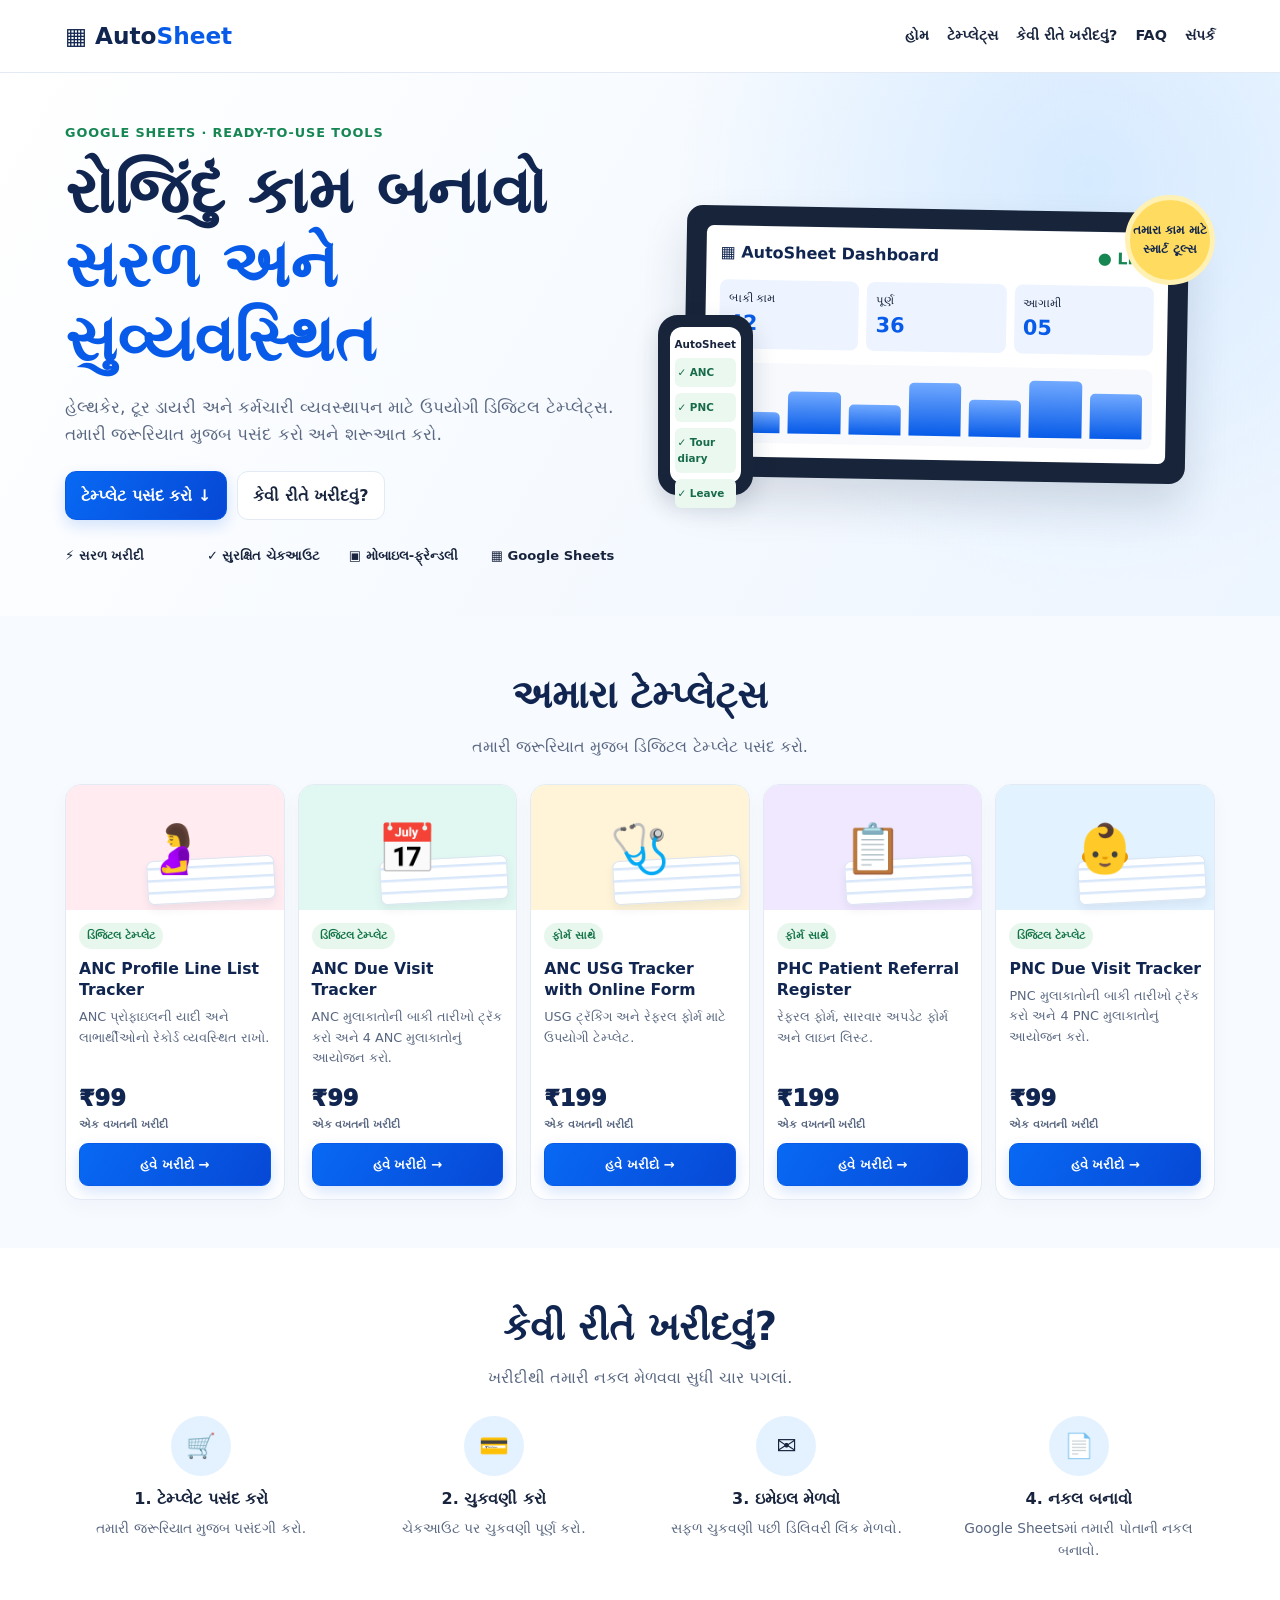
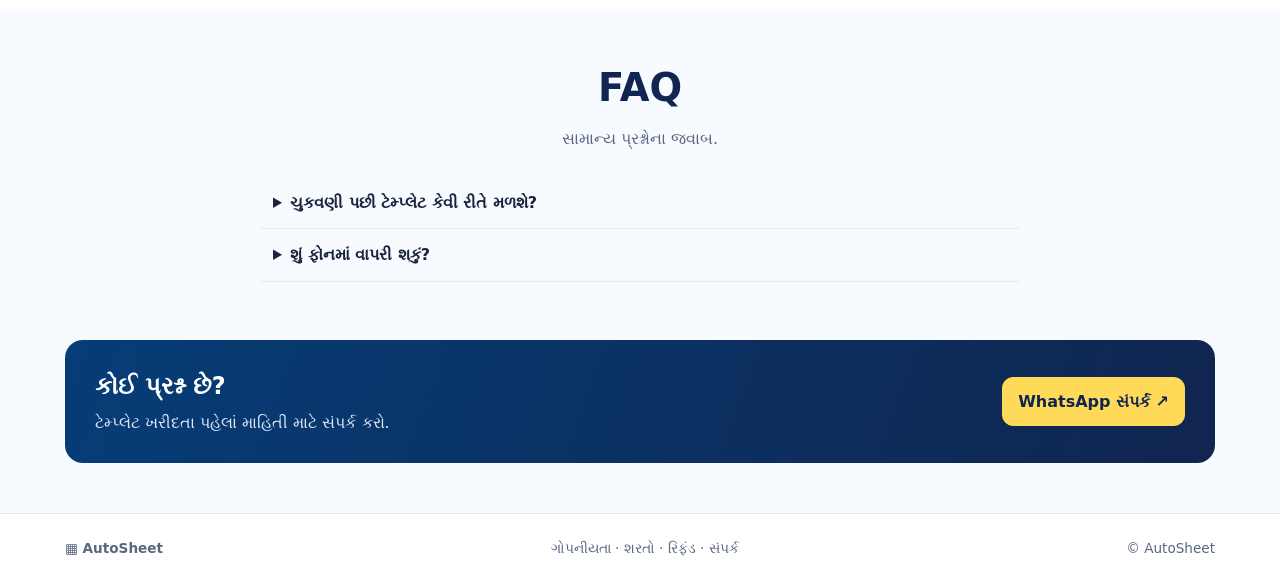
==== commit 2abeb68e: "Change 'Hello World' to 'Goodbye World'" ====
--- a/index.html
+++ b/index.html
@@ -1,1650 +1,245 @@
 <!doctype html>
-<html lang="gu">
-<head>
-  <meta charset="utf-8" />
-  <meta name="viewport" content="width=device-width, initial-scale=1" />
-  <title>ઓટોશીટ™ | હેલ્થકેર વર્કફ્લો ગૂગલ શીટ્સ ટેમ્પલેટ્સ</title>
-  <meta name="description" content="ANC, PNC, સોનોગ્રાફી અને પેશન્ટ રેફરલ માટે તૈયાર ગૂગલ શીટ્સ ટ્રેકર્સ. સુરક્ષિત ચુકવણી અને સીધી ગૂગલ એકાઉન્ટ ડિલિવરી." />
-  
-  <!-- Fonts -->
-  <link rel="preconnect" href="https://fonts.googleapis.com" />
-  <link rel="preconnect" href="https://fonts.gstatic.com" crossorigin />
-  <link href="https://fonts.googleapis.com/css2?family=Inter:wght@400;500;600;700&family=Noto+Sans+Gujarati:wght@400;500;600;700&display=swap" rel="stylesheet" />
-  <link href="https://db.onlinewebfonts.com/c/6e47ef470dd19698c911332a9b4d1cf4?family=Neue+Haas+Grotesk+Text+Pro" rel="stylesheet" />
-  <link href="https://db.onlinewebfonts.com/c/dec0d9b4e22ca588dc20e1e2e09a59b5?family=Neue+Haas+Grotesk+Display+Pro+55+Roman" rel="stylesheet" />
-
-  <style>
-    :root {
-      --dark-green: #1f2a1d;
-      --medium-dark-green: #2d3a2a;
-      --btn-hover: #2a3827;
-      --body-green: #4b5b47;
-      --heading-primary: #336443;
-      --heading-accent: #85AB8B;
-      --bottom-green: #3d5638;
-      --bottom-hover: #2d4228;
-      --bg-light: #f8faf9;
-      --border-color: #dce7df;
+<html lang="gu"><head><meta charset="utf-8"><meta name="viewport" content="width=device-width,initial-scale=1">
+<title>AutoSheet | સ્માર્ટ ડિજિટલ ટેમ્પ્લેટ્સ</title>
+<meta name="description" content="આરોગ્ય, ટૂર ડાયરી અને કર્મચારી વ્યવસ્થાપન માટે Google Sheets templates">
+<style>
+:root{--blue:#075be8;--navy:#10254f;--green:#168653;--ink:#18243d;--muted:#596780;--line:#e3eaf4}
+*{box-sizing:border-box}html{scroll-behavior:smooth}body{margin:0;background:#f7faff;color:var(--ink);font-family:system-ui,-apple-system,"Noto Sans Gujarati","Segoe UI",sans-serif;line-height:1.6}a{text-decoration:none;color:inherit}.wrap{width:min(1150px,92%);margin:auto}
+header{position:sticky;top:0;background:#ffffffed;border-bottom:1px solid var(--line);z-index:10;backdrop-filter:blur(8px)}.nav{min-height:72px;display:flex;align-items:center;justify-content:space-between;gap:15px}.logo{font-size:1.45rem;font-weight:900;color:var(--navy)}.logo b{color:var(--blue)}nav{display:flex;gap:18px;align-items:center;font-size:.9rem;font-weight:750}nav a:hover{color:var(--blue)}
+.hero{padding:50px 0;background:radial-gradient(circle at 85% 20%,#d6eaff,transparent 35%),linear-gradient(120deg,#fff,#edf5ff)}.hero-grid{display:grid;grid-template-columns:1fr 1fr;gap:35px;align-items:center}.eyebrow{font-size:.8rem;color:var(--green);font-weight:900;letter-spacing:.07em}.hero h1{font-size:clamp(2.2rem,5vw,4rem);line-height:1.15;color:var(--navy);margin:12px 0}.hero h1 span{color:var(--blue)}.hero p,.muted{color:var(--muted)}.hero p{font-size:1.08rem}.btn{display:inline-flex;justify-content:center;align-items:center;padding:11px 15px;border-radius:11px;border:1px solid var(--line);background:white;font-weight:850;cursor:pointer;transition:all .15s ease}.btn:hover{transform:translateY(-1px)}.primary{background:linear-gradient(120deg,#0869f4,#0648d5);color:white;border-color:#075be8;box-shadow:0 6px 15px #075be82a}.primary:hover{background:linear-gradient(120deg,#0658d2,#053cb3)}.actions{display:flex;gap:10px;flex-wrap:wrap;margin-top:22px}
+.art{min-height:300px;position:relative;display:grid;place-items:center}.laptop{width:90%;background:#17243a;border:8px solid #17243a;border-radius:16px;padding:12px;box-shadow:0 24px 45px #17243a24;transform:rotate(1deg)}.screen{background:white;border-radius:7px;padding:14px;min-height:210px}.screenhead{font-weight:900;color:var(--navy);display:flex;justify-content:space-between}.stats{display:grid;grid-template-columns:repeat(3,1fr);gap:8px;margin:14px 0}.stats div{background:#edf4ff;border-radius:8px;padding:9px;font-size:.72rem}.stats b{display:block;font-size:1.3rem;color:var(--blue)}.bars{height:80px;display:flex;align-items:end;gap:8px;background:#f7f9fd;padding:10px;border-radius:8px}.bars i{flex:1;background:linear-gradient(#71a9ff,#075be8);border-radius:5px 5px 0 0}.phone{position:absolute;bottom:0;left:0;background:#17243a;border:5px solid #17243a;border-radius:20px;width:95px;height:180px;padding:7px;box-shadow:0 10px 25px #17243a2a}.phonein{background:white;height:100%;border-radius:12px;padding:9px 5px;font-size:.65rem}.phonein div{padding:6px 3px;margin:6px 0;border-radius:6px;background:#eaf8ef;color:#176b4b;font-weight:800}.bubble{position:absolute;right:0;top:0;background:#ffdc60;border:5px solid #fff1b3;border-radius:50%;width:90px;height:90px;display:grid;place-content:center;text-align:center;font-size:.75rem;font-weight:900;color:var(--navy)}
+.trust{display:grid;grid-template-columns:repeat(4,1fr);gap:10px;margin-top:25px}.trust div{font-size:.82rem;font-weight:750}.section{padding:48px 0}.heading{text-align:center;margin:0 auto 25px;max-width:700px}.heading h2{font-size:clamp(1.7rem,3vw,2.4rem);color:var(--navy);margin:0 0 8px}.heading p{color:var(--muted);margin:0}
+.products{display:grid;grid-template-columns:repeat(5,minmax(0,1fr));gap:13px}.card{background:#fff;border:1px solid var(--line);border-radius:16px;overflow:hidden;display:flex;flex-direction:column;box-shadow:0 7px 20px #17243a08;transition:transform .2s,box-shadow .2s}.card:hover{transform:translateY(-3px);box-shadow:0 12px 25px #17243a12}.visual{height:125px;display:grid;place-items:center;position:relative;font-size:3rem}.visual:after{content:"";position:absolute;right:8px;bottom:8px;width:58%;height:42px;border:1px solid #dbe5f2;border-radius:7px;background:repeating-linear-gradient(0deg,#fff 0 9px,#d9e7fa 10px 12px);box-shadow:0 5px 10px #17243a10;transform:rotate(-3deg)}.visual span{position:relative;z-index:2}.v1{background:#ffebf0}.v2{background:#e1f8f2}.v3{background:#fff4d8}.v4{background:#f0e8ff}.v5{background:#e3f2ff}.body{padding:13px;display:flex;flex-direction:column;flex:1}.tag{font-size:.68rem;font-weight:850;background:#e8f7ed;color:#137447;padding:4px 8px;border-radius:99px;align-self:flex-start;margin-bottom:9px}.card h3{font-size:.98rem;line-height:1.35;margin:0 0 7px;color:var(--navy)}.card p{font-size:.8rem;color:var(--muted);margin:0 0 12px}.price{font-size:1.4rem;font-weight:950;color:var(--navy);margin-top:auto}.price small{display:block;font-size:.68rem;color:var(--muted);font-weight:600;margin-bottom:9px}.buy{width:100%;font-size:.83rem;padding:10px 6px;text-align:center;border-radius:9px}.how{display:grid;grid-template-columns:repeat(4,1fr);gap:20px}.step{text-align:center}.step i{display:grid;place-items:center;width:60px;height:60px;margin:0 auto 10px;background:#e4f2ff;border-radius:50%;font-style:normal;font-size:1.5rem}.step h3{font-size:1rem;margin:5px}.step p{font-size:.86rem;color:var(--muted);margin:0}.banner{margin:10px auto 50px;background:linear-gradient(110deg,#063d77,#10254f);color:white;padding:27px 30px;border-radius:18px;display:flex;justify-content:space-between;align-items:center;gap:18px}.banner h2{margin:0 0 5px}.banner p{margin:0;color:#dce8f6}.banner .btn{background:#ffda58;border-color:#ffda58;color:var(--navy);white-space:nowrap}footer{background:#fff;border-top:1px solid var(--line);padding:24px 0;color:var(--muted);font-size:.85rem}.foot{display:flex;justify-content:space-between;gap:14px;flex-wrap:wrap}
+
+/* Seamless In-Page Checkout Modal */
+.modal-backdrop{position:fixed;inset:0;background:rgba(16,37,79,0.7);backdrop-filter:blur(5px);z-index:99;display:none;align-items:center;justify-content:center;padding:15px}
+.modal-backdrop.show{display:flex}
+.modal{width:min(480px,100%);max-height:92vh;overflow-y:auto;background:#fff;border-radius:20px;padding:24px;box-shadow:0 25px 60px rgba(0,0,0,0.25);position:relative}
+.modalhead{display:flex;justify-content:space-between;align-items:flex-start;margin-bottom:14px}
+.modalhead h2{font-size:1.45rem;margin:0 0 4px;color:var(--navy)}
+.modalhead p{margin:0;font-size:.82rem;color:var(--muted)}
+.modal-close{width:32px;height:32px;border-radius:50%;border:0;background:#edf3f9;color:var(--ink);font-size:1.3rem;cursor:pointer;display:grid;place-items:center}
+.prod-summary{display:flex;justify-content:space-between;align-items:center;background:#edf4ff;border:1px solid #d4e4fc;padding:12px 14px;border-radius:12px;margin-bottom:15px}
+.prod-summary b{font-size:1.3rem;color:var(--blue)}
+.field{margin-bottom:12px}
+.field label{display:block;font-size:.78rem;font-weight:800;color:var(--navy);margin-bottom:5px}
+.field input{width:100%;padding:11px 13px;border:1px solid #c9d8ea;border-radius:10px;font:inherit;font-size:.88rem;outline:none}
+.field input:focus{border-color:var(--blue);box-shadow:0 0 0 3px rgba(7,91,232,0.15)}
+.field small{display:block;font-size:.7rem;color:var(--muted);margin-top:4px}
+.notice{font-size:.75rem;color:#13593b;background:#e9f8f0;border:1px solid #c8ecd7;padding:10px 12px;border-radius:9px;margin:12px 0;line-height:1.5}
+.btn-pay{width:100%;padding:13px;font-size:.95rem;border-radius:11px;border:none;margin-top:6px}
+.pay-status{display:none;margin-top:12px;padding:12px;border-radius:10px;font-size:.82rem;text-align:center;line-height:1.5}
+.pay-status.show{display:block}
+.pay-status.loading{background:#eff6ff;color:#1d4ed8;border:1px solid #bfdbfe}
+.pay-status.success{background:#ecfdf5;color:#047857;border:1px solid #a7f3d0}
+.pay-status.error{background:#fef2f2;color:#b91c1c;border:1px solid #fecaca}
+
+@media(max-width:950px){.products{grid-template-columns:repeat(3,1fr)}.hero-grid{gap:18px}}
+@media(max-width:620px){.nav{align-items:flex-start;flex-direction:column;padding:12px 0}nav{gap:12px;flex-wrap:wrap;font-size:.82rem}.hero{padding:35px 0}.hero-grid{grid-template-columns:1fr}.hero h1{font-size:2.5rem}.art{min-height:270px}.phone{width:80px;height:155px}.bubble{width:78px;height:78px}.trust{grid-template-columns:repeat(2,1fr)}.section{padding:35px 0}.products{grid-template-columns:repeat(2,minmax(0,1fr));gap:10px}.visual{height:100px}.visual span{font-size:2.5rem}.body{padding:11px}.card h3{font-size:.91rem}.card p{font-size:.77rem}.how{grid-template-columns:repeat(2,1fr);gap:22px}.banner{flex-direction:column;align-items:flex-start;padding:22px}.banner h2{font-size:1.3rem}}
+@media(max-width:370px){.products{grid-template-columns:1fr}.card{display:grid;grid-template-columns:100px 1fr}.visual{height:100%;min-height:130px}.body{padding:12px}}
+</style></head><body>
+
+<header><div class="wrap nav"><a class="logo" href="#home">▦ Auto<b>Sheet</b></a><nav><a href="#home">હોમ</a><a href="#templates">ટેમ્પ્લેટ્સ</a><a href="#how">કેવી રીતે ખરીદવું?</a><a href="#faq">FAQ</a><a href="#contact">સંપર્ક</a></nav></div></header>
+
+<main id="home">
+<section class="hero"><div class="wrap hero-grid"><div><div class="eyebrow">GOOGLE SHEETS · READY-TO-USE TOOLS</div><h1>રોજિંદું કામ બનાવો <span>સરળ અને સુવ્યવસ્થિત</span></h1><p>હેલ્થકેર, ટૂર ડાયરી અને કર્મચારી વ્યવસ્થાપન માટે ઉપયોગી ડિજિટલ ટેમ્પ્લેટ્સ. તમારી જરૂરિયાત મુજબ પસંદ કરો અને શરૂઆત કરો.</p><div class="actions"><a class="btn primary" href="#templates">ટેમ્પ્લેટ પસંદ કરો ↓</a><a class="btn" href="#how">કેવી રીતે ખરીદવું?</a></div><div class="trust"><div>⚡ સરળ ખરીદી</div><div>✓ સુરક્ષિત ચેકઆઉટ</div><div>▣ મોબાઇલ-ફ્રેન્ડલી</div><div>▦ Google Sheets</div></div></div>
+<div class="art"><div class="laptop"><div class="screen"><div class="screenhead"><span>▦ AutoSheet Dashboard</span><span style="color:#168653">● Live</span></div><div class="stats"><div>બાકી કામ<b>42</b></div><div>પૂર્ણ<b>36</b></div><div>આગામી<b>05</b></div></div><div class="bars"><i style="height:35%"></i><i style="height:70%"></i><i style="height:50%"></i><i style="height:88%"></i><i style="height:62%"></i><i style="height:95%"></i><i style="height:75%"></i></div></div></div><div class="phone"><div class="phonein"><b>AutoSheet</b><div>✓ ANC</div><div>✓ PNC</div><div>✓ Tour diary</div><div>✓ Leave</div></div></div><div class="bubble">તમારા કામ માટે<br><strong>સ્માર્ટ ટૂલ્સ</strong></div></div></div></section>
+
+<section class="section wrap" id="templates"><div class="heading"><h2>અમારા ટેમ્પ્લેટ્સ</h2><p>તમારી જરૂરિયાત મુજબ ડિજિટલ ટેમ્પ્લેટ પસંદ કરો.</p></div><div class="products">
+<article class="card"><div class="visual v1"><span>🤰</span></div><div class="body"><span class="tag">ડિજિટલ ટેમ્પ્લેટ</span><h3>ANC Profile Line List Tracker</h3><p>ANC પ્રોફાઇલની યાદી અને લાભાર્થીઓનો રેકોર્ડ વ્યવસ્થિત રાખો.</p><div class="price">₹99<small>એક વખતની ખરીદી</small></div><a class="btn primary buy" href="#" data-product="HEALTH-OPS-001">હવે ખરીદો →</a></div></article>
+<article class="card"><div class="visual v2"><span>📅</span></div><div class="body"><span class="tag">ડિજિટલ ટેમ્પ્લેટ</span><h3>ANC Due Visit Tracker</h3><p>ANC મુલાકાતોની બાકી તારીખો ટ્રૅક કરો અને 4 ANC મુલાકાતોનું આયોજન કરો.</p><div class="price">₹99<small>એક વખતની ખરીદી</small></div><a class="btn primary buy" href="#" data-product="HEALTH-OPS-002">હવે ખરીદો →</a></div></article>
+<article class="card"><div class="visual v3"><span>🩺</span></div><div class="body"><span class="tag">ફોર્મ સાથે</span><h3>ANC USG Tracker with Online Form</h3><p>USG ટ્રૅકિંગ અને રેફરલ ફોર્મ માટે ઉપયોગી ટેમ્પ્લેટ.</p><div class="price">₹199<small>એક વખતની ખરીદી</small></div><a class="btn primary buy" href="#" data-product="HEALTH-OPS-003">હવે ખરીદો →</a></div></article>
+<article class="card"><div class="visual v4"><span>📋</span></div><div class="body"><span class="tag">ફોર્મ સાથે</span><h3>PHC Patient Referral Register</h3><p>રેફરલ ફોર્મ, સારવાર અપડેટ ફોર્મ અને લાઇન લિસ્ટ.</p><div class="price">₹199<small>એક વખતની ખરીદી</small></div><a class="btn primary buy" href="#" data-product="HEALTH-OPS-004">હવે ખરીદો →</a></div></article>
+<article class="card"><div class="visual v5"><span>👶</span></div><div class="body"><span class="tag">ડિજિટલ ટેમ્પ્લેટ</span><h3>PNC Due Visit Tracker</h3><p>PNC મુલાકાતોની બાકી તારીખો ટ્રૅક કરો અને 4 PNC મુલાકાતોનું આયોજન કરો.</p><div class="price">₹99<small>એક વખતની ખરીદી</small></div><a class="btn primary buy" href="#" data-product="HEALTH-OPS-005">હવે ખરીદો →</a></div></article>
+</div></section>
+
+<section class="section" style="background:white" id="how"><div class="wrap"><div class="heading"><h2>કેવી રીતે ખરીદવું?</h2><p>ખરીદીથી તમારી નકલ મેળવવા સુધી ચાર પગલાં.</p></div><div class="how"><div class="step"><i>🛒</i><h3>1. ટેમ્પ્લેટ પસંદ કરો</h3><p>તમારી જરૂરિયાત મુજબ પસંદગી કરો.</p></div><div class="step"><i>💳</i><h3>2. ચુકવણી કરો</h3><p>ચેકઆઉટ પર ચુકવણી પૂર્ણ કરો.</p></div><div class="step"><i>✉️</i><h3>3. ઇમેઇલ મેળવો</h3><p>સફળ ચુકવણી પછી ડિલિવરી લિંક મેળવો.</p></div><div class="step"><i>📄</i><h3>4. નકલ બનાવો</h3><p>Google Sheetsમાં તમારી પોતાની નકલ બનાવો.</p></div></div></div></section>
+
+<section class="section wrap" id="faq"><div class="heading"><h2>FAQ</h2><p>સામાન્ય પ્રશ્નોના જવાબ.</p></div><div style="max-width:760px;margin:auto"><details style="padding:13px;border-bottom:1px solid var(--line)"><summary><b>ચુકવણી પછી ટેમ્પ્લેટ કેવી રીતે મળશે?</b></summary><p class="muted">ચેકઆઉટ અને ડિલિવરી સિસ્ટમ દ્વારા તમારા આપેલા ગૂગલ એકાઉન્ટમાં આપમેળે એડિટેબલ કૉપી શેર કરવામાં આવે છે અને ઇમેઇલમાં લિંક મોકલવામાં આવે છે.</p></details><details style="padding:13px;border-bottom:1px solid var(--line)"><summary><b>શું ફોનમાં વાપરી શકું?</b></summary><p class="muted">Google Sheets એપ અથવા મોબાઇલ બ્રાઉઝર દ્વારા સરળતાથી વાપરી શકાય છે.</p></details></div></section>
+
+<section class="wrap banner" id="contact"><div><h2>કોઈ પ્રશ્ન છે?</h2><p>ટેમ્પ્લેટ ખરીદતા પહેલાં માહિતી માટે સંપર્ક કરો.</p></div><a class="btn" id="whatsappBtn" href="https://wa.me/919999999999?text=%E0%AA%A8%E0%AA%AE%E0%AA%B8%E0%AB%8D%E0%AA%A4%E0%AB%87%20AutoSheet%2C%20%E0%AA%AE%E0%AA%A8%E0%AB%87%20%E0%AA%9F%E0%AB%87%E0%AA%AE%E0%AB%8D%E0%AA%AA%E0%AB%8D%E0%AA%B2%E0%AB%87%E0%AA%9F%20%E0%AA%B5%E0%AA%BF%E0%AA%B6%E0%AB%87%20%E0%AA%AE%E0%AA%BE%E0%AA%B9%E0%AA%BF%E0%AA%A4%E0%AB%80%20%E0%AA%9C%E0%AB%8B%E0%AA%88%E0%AA%8F%20%E0%AA%9B%E0%AB%87." target="_blank">WhatsApp સંપર્ક ↗</a></section>
+</main>
+
+<footer><div class="wrap foot"><b>▦ AutoSheet</b><span><a href="#home">ગોપનીયતા</a> · <a href="#home">શરતો</a> · <a href="#home">રિફંડ</a> · <a href="#contact">સંપર્ક</a></span><span>© AutoSheet</span></div></footer>
+
+<!-- Seamless In-Page Checkout Modal -->
+<div class="modal-backdrop" id="checkoutModal" role="dialog" aria-modal="true" aria-labelledby="checkoutTitle">
+  <div class="modal">
+    <div class="modalhead">
+      <div>
+        <h2 id="checkoutTitle">સુરક્ષિત ચુકવણી</h2>
+        <p>તમારી વિગતો ભરીને પેમેન્ટ પૂર્ણ કરો</p>
+      </div>
+      <button class="modal-close" onclick="closeCheckout()" aria-label="Close">✕</button>
+    </div>
+
+    <div class="prod-summary">
+      <div>
+        <span style="font-size:0.7rem; font-weight:800; color:var(--green); text-transform:uppercase;">પસંદ કરેલ ટેમ્પ્લેટ</span>
+        <div style="font-weight:800; font-size:0.95rem; color:var(--navy);" id="modalProdTitle">ANC Profile Line List Tracker</div>
+      </div>
+      <b id="modalProdPrice">₹99</b>
+    </div>
+
+    <!-- Hidden native form that submits directly to Google Apps Script Web App -->
+    <form id="checkoutForm" method="GET" action="" target="_blank" onsubmit="handleCheckoutSubmit(event)">
+      <input type="hidden" name="product" id="formProductId" value="" />
+      <input type="hidden" name="amount" id="formAmount" value="" />
+
+      <div class="field">
+        <label for="custName">તમારું પૂરું નામ *</label>
+        <input type="text" id="custName" name="name" required placeholder="દા.ત. ડૉ. પાર્થ શર્મા / સ્ટાફ નર્સ" autocomplete="name" />
+      </div>
+
+      <div class="field">
+        <label for="custEmail">સંપર્ક ઇમેઇલ (રસીદ અને અપડેટ્સ માટે) *</label>
+        <input type="email" id="custEmail" name="email" required placeholder="name@clinic.org" autocomplete="email" />
+      </div>
+
+      <div class="field">
+        <div style="display:flex; justify-content:space-between; align-items:center; margin-bottom:4px;">
+          <label for="custGoogleEmail" style="margin:0;">Google એકાઉન્ટ ઇમેઇલ (કૉપી મેળવવા માટે) *</label>
+          <button type="button" onclick="syncEmail()" style="background:none; border:none; font-size:0.7rem; font-weight:700; color:var(--blue); cursor:pointer;">સંપર્ક જેવો જ</button>
+        </div>
+        <input type="email" id="custGoogleEmail" name="googleEmail" required placeholder="your.account@gmail.com" />
+        <small>કૃપા કરીને Google એકાઉન્ટ બરાબર ચકાસો. ચૂકવણી પછી તમારી એડિટેબલ કૉપી આ ઇમેઇલ પર આપમેળે શેર થશે.</small>
+      </div>
+
+      <div class="notice">
+        ⚡ <strong>પ્રાઇવેટ કૉપી ખાતરી:</strong> કોઈ વધારાનો માસિક ખર્ચ નહીં. એક વાર ચુકવણી કરો અને તમારી પોતાની Google Drive માં એડિટેબલ કૉપી મેળવો.
+      </div>
+
+      <button type="submit" class="btn primary btn-pay" id="paySubmitBtn">ચુકવણી કરો (Razorpay / UPI) →</button>
+      
+      <div class="pay-status" id="payStatus"></div>
+    </form>
+  </div>
+</div>
+
+<script>
+/**
+ * AutoSheet Payment & Checkout Configuration
+ */
+const CONFIG = {
+  // Google Apps Script Web App Endpoint for Order Creation & Razorpay
+  CHECKOUT_BASE: "https://script.google.com/macros/s/AKfycbyv7URS0Er9eqgKix_AGyzyqV4xdwOyQhY9G9VeThqNYwtmUStdc9JAxD6Wj3qGIp0V/exec",
+
+  // Set to true to open seamless in-page checkout modal; set to false for direct redirection
+  ENABLE_IN_PAGE_MODAL: true,
+
+  // WhatsApp Support Number for customer help (Country code + digits without +)
+  WHATSAPP_NUMBER: "919999999999",
+
+  // Products Database
+  PRODUCTS: {
+    "HEALTH-OPS-001": { title: "ANC Profile Line List Tracker", price: 99 },
+    "HEALTH-OPS-002": { title: "ANC Due Visit Tracker", price: 99 },
+    "HEALTH-OPS-003": { title: "ANC USG Tracker with Online Form", price: 199 },
+    "HEALTH-OPS-004": { title: "PHC Patient Referral Register", price: 199 },
+    "HEALTH-OPS-005": { title: "PNC Due Visit Tracker", price: 99 }
+  }
+};
+
+// Set WhatsApp Link
+const waEl = document.getElementById("whatsappBtn");
+if (waEl && CONFIG.WHATSAPP_NUMBER) {
+  waEl.href = `https://wa.me/${CONFIG.WHATSAPP_NUMBER}?text=${encodeURIComponent("નમસ્તે AutoSheet, મને Google Sheets ટેમ્પલેટ ખરીદવા વિશે માહિતી જોઈએ છે.")}`;
+}
+
+// Modal handling
+let selectedProduct = null;
+const checkoutModal = document.getElementById("checkoutModal");
+const checkoutForm = document.getElementById("checkoutForm");
+const payStatus = document.getElementById("payStatus");
+const paySubmitBtn = document.getElementById("paySubmitBtn");
+
+function openCheckout(productId) {
+  const prod = CONFIG.PRODUCTS[productId] || { title: "AutoSheet Template", price: 99 };
+  selectedProduct = { id: productId, ...prod };
+
+  document.getElementById("modalProdTitle").textContent = prod.title;
+  document.getElementById("modalProdPrice").textContent = "₹" + prod.price;
+  document.getElementById("formProductId").value = productId;
+  document.getElementById("formAmount").value = prod.price;
+
+  // Set form action directly to Google Apps Script URL
+  checkoutForm.action = CONFIG.CHECKOUT_BASE;
+
+  payStatus.className = "pay-status";
+  payStatus.textContent = "";
+  paySubmitBtn.disabled = false;
+  paySubmitBtn.textContent = `ચુકવણી કરો (₹${prod.price}) →`;
+
+  checkoutModal.classList.add("show");
+  document.body.style.overflow = "hidden";
+  setTimeout(() => document.getElementById("custName").focus(), 80);
+}
+
+function closeCheckout() {
+  checkoutModal.classList.remove("show");
+  document.body.style.overflow = "";
+}
+
+checkoutModal.addEventListener("click", e => {
+  if (e.target === checkoutModal) closeCheckout();
+});
+
+document.addEventListener("keydown", e => {
+  if (e.key === "Escape") closeCheckout();
+});
+
+function syncEmail() {
+  const email = document.getElementById("custEmail").value.trim();
+  if (email) document.getElementById("custGoogleEmail").value = email;
+}
+
+// Button Click Listener
+document.querySelectorAll("[data-product]").forEach(button => {
+  button.addEventListener("click", event => {
+    event.preventDefault();
+    const productId = button.dataset.product;
+
+    if (!CONFIG.CHECKOUT_BASE || CONFIG.CHECKOUT_BASE.startsWith("REPLACE_")) {
+      alert("ખરીદી સક્રિય કરવા માટે પહેલા Apps Script URL સેટ કરવું જરૂરી છે.");
+      return;
     }
 
-    * { box-sizing: border-box; margin: 0; padding: 0; }
-
-    html, body {
-      min-height: 100%;
-      font-family: 'Noto Sans Gujarati', 'Neue Haas Grotesk Display Pro 55 Roman', 'Neue Haas Grotesk Text Pro', 'Inter', -apple-system, sans-serif;
-      background-color: var(--bg-light);
-      color: var(--dark-green);
-      line-height: 1.5;
-      -webkit-font-smoothing: antialiased;
-      scroll-behavior: smooth;
+    if (CONFIG.ENABLE_IN_PAGE_MODAL) {
+      openCheckout(productId);
+    } else {
+      // Direct redirect mode
+      const url = new URL(CONFIG.CHECKOUT_BASE);
+      url.searchParams.set("product", productId);
+      window.open(url.toString(), "_blank");
     }
-
-    .container { width: 100%; max-width: 1240px; margin: 0 auto; padding: 0 1.5rem; }
-
-    .top-strip {
-      background: #102015;
-      color: #dce8e0;
-      text-align: center;
-      padding: 0.5rem 1rem;
-      font-size: 0.75rem;
-      font-weight: 500;
-      display: flex;
-      align-items: center;
-      justify-content: center;
-      gap: 0.5rem;
-      flex-wrap: wrap;
-      border-bottom: 1px solid rgba(255,255,255,0.06);
-    }
-    .top-strip span.highlight { color: var(--heading-accent); }
-
-    .hero {
-      position: relative;
-      width: 100%;
-      min-height: 100vh;
-      display: flex;
-      flex-direction: column;
-      justify-content: space-between;
-      overflow: hidden;
-    }
-
-    .video-bg-container {
-      position: absolute;
-      inset: 0;
-      width: 100%;
-      height: 100%;
-      z-index: 0;
-    }
-    .video-bg-container video,
-    .video-bg-container canvas {
-      width: 100%;
-      height: 100%;
-      object-fit: cover;
-    }
-    .video-scrim {
-      position: absolute;
-      inset: 0;
-      background: linear-gradient(to bottom, rgba(16,32,21,0.35) 0%, rgba(0,0,0,0.12) 40%, rgba(16,32,21,0.65) 100%);
-      pointer-events: none;
-    }
-
-    .nav {
-      position: relative;
-      z-index: 30;
-      display: flex;
-      align-items: center;
-      justify-content: space-between;
-      padding: 1.25rem 2rem;
-    }
-
-    .brand {
-      display: flex;
-      align-items: center;
-      gap: 0.5rem;
-      text-decoration: none;
-      color: var(--dark-green);
-      font-weight: 700;
-      font-size: 1.35rem;
-      letter-spacing: -0.02em;
-    }
-    .brand-icon {
-      width: 2rem;
-      height: 2rem;
-      border-radius: 0.6rem;
-      background: var(--dark-green);
-      color: #fff;
-      display: grid;
-      place-items: center;
-      font-size: 0.9rem;
-    }
-
-    .nav-pill {
-      display: flex;
-      align-items: center;
-      gap: 0.25rem;
-      background: rgba(255, 255, 255, 0.85);
-      backdrop-filter: blur(12px);
-      -webkit-backdrop-filter: blur(12px);
-      border-radius: 9999px;
-      padding: 0.25rem 0.25rem 0.25rem 1.25rem;
-      box-shadow: 0 1px 3px rgba(0,0,0,0.05);
-      border: 1px solid rgba(255, 255, 255, 0.7);
-    }
-    .nav-pill a {
-      font-size: 0.85rem;
-      font-weight: 500;
-      color: var(--body-green);
-      text-decoration: none;
-      padding: 0.4rem 0.85rem;
-      border-radius: 9999px;
-      transition: color 0.15s ease;
-    }
-    .nav-pill a:first-child { font-weight: 600; color: var(--dark-green); }
-    .nav-pill a:hover { color: var(--dark-green); }
-
-    .btn-pill-live {
-      background: var(--dark-green);
-      color: #fff !important;
-      border: none;
-      font-size: 0.85rem;
-      font-weight: 600;
-      padding: 0.55rem 1.15rem;
-      border-radius: 9999px;
-      cursor: pointer;
-      display: inline-flex;
-      align-items: center;
-      gap: 0.4rem;
-      transition: background 0.15s ease;
-      text-decoration: none;
-    }
-    .btn-pill-live:hover { background: var(--btn-hover); }
-
-    .nav-actions { display: flex; align-items: center; gap: 1.25rem; }
-    .nav-actions button, .nav-actions a {
-      background: none;
-      border: none;
-      cursor: pointer;
-      font-size: 0.875rem;
-      font-weight: 600;
-      color: var(--dark-green);
-      display: inline-flex;
-      align-items: center;
-      gap: 0.4rem;
-      text-decoration: none;
-      transition: opacity 0.15s ease;
-    }
-    .nav-actions button:hover, .nav-actions a:hover { opacity: 0.8; }
-
-    .menu-btn {
-      display: none;
-      position: relative;
-      width: 2.5rem;
-      height: 2.5rem;
-      border-radius: 9999px;
-      background: rgba(255, 255, 255, 0.85);
-      backdrop-filter: blur(8px);
-      border: 1px solid rgba(255, 255, 255, 0.7);
-      cursor: pointer;
-      align-items: center;
-      justify-content: center;
-    }
-    .menu-icon, .close-icon { position: absolute; transition: all 0.3s ease; }
-    .menu-icon { opacity: 1; transform: rotate(0) scale(1); }
-    .close-icon { opacity: 0; transform: rotate(-90deg) scale(0.5); }
-    .menu-open .menu-icon { opacity: 0; transform: rotate(90deg) scale(0.5); }
-    .menu-open .close-icon { opacity: 1; transform: rotate(0) scale(1); }
-
-    .drawer-overlay {
-      display: none;
-      position: fixed;
-      inset: 0;
-      background: rgba(16, 32, 21, 0.5);
-      backdrop-filter: blur(4px);
-      z-index: 40;
-      opacity: 0;
-      transition: opacity 0.3s ease;
-    }
-    .drawer-overlay.active { display: block; opacity: 1; }
-    .drawer {
-      position: fixed;
-      top: 0; right: 0; bottom: 0;
-      width: 85%; max-width: 340px;
-      background: rgba(255, 255, 255, 0.96);
-      backdrop-filter: blur(16px);
-      z-index: 50;
-      padding: 5rem 2rem 2rem;
-      box-shadow: -5px 0 25px rgba(0,0,0,0.15);
-      transform: translateX(100%);
-      transition: transform 0.5s cubic-bezier(0.22, 1, 0.36, 1);
-      display: flex;
-      flex-direction: column;
-      gap: 1rem;
-    }
-    .drawer.active { transform: translateX(0); }
-    .drawer a, .drawer button {
-      display: block;
-      padding: 0.75rem 0;
-      font-size: 1.15rem;
-      font-weight: 600;
-      color: var(--dark-green);
-      text-decoration: none;
-      border-bottom: 1px solid rgba(31, 42, 29, 0.08);
-      background: none; border-left: none; border-right: none; border-top: none;
-      text-align: left; cursor: pointer;
-    }
-
-    .hero-center {
-      position: relative;
-      z-index: 10;
-      text-align: center;
-      padding: 2.5rem 1rem 1rem;
-      max-width: 900px;
-      margin: 0 auto;
-    }
-    .kicker-badge {
-      display: inline-flex;
-      align-items: center;
-      gap: 0.4rem;
-      background: rgba(255, 255, 255, 0.8);
-      backdrop-filter: blur(8px);
-      border: 1px solid rgba(255, 255, 255, 0.7);
-      color: var(--heading-primary);
-      padding: 0.3rem 0.9rem;
-      border-radius: 9999px;
-      font-size: 0.75rem;
-      font-weight: 600;
-      margin-bottom: 1.25rem;
-    }
-    .hero-heading {
-      font-size: clamp(2rem, 4.5vw, 4.5rem);
-      line-height: 1.05;
-      font-weight: 600;
-      letter-spacing: -0.025em;
-      color: var(--heading-primary);
-    }
-    .hero-heading span.accent {
-      color: var(--heading-accent);
-      display: block;
-    }
-    .hero-sub {
-      margin-top: 1.25rem;
-      font-size: clamp(0.95rem, 1.8vw, 1.15rem);
-      color: var(--body-green);
-      max-width: 620px;
-      margin-left: auto;
-      margin-right: auto;
-      line-height: 1.6;
-    }
-    .hero-ctas {
-      margin-top: 1.75rem;
-      display: flex;
-      align-items: center;
-      justify-content: center;
-      gap: 0.85rem;
-      flex-wrap: wrap;
-    }
-    .btn-main {
-      background: var(--dark-green);
-      color: #fff;
-      font-size: 0.9rem;
-      font-weight: 600;
-      padding: 0.75rem 1.6rem;
-      border-radius: 9999px;
-      border: none;
-      cursor: pointer;
-      text-decoration: none;
-      display: inline-flex;
-      align-items: center;
-      gap: 0.5rem;
-      transition: background 0.15s ease;
-      box-shadow: 0 2px 4px rgba(0,0,0,0.1);
-    }
-    .btn-main:hover { background: var(--btn-hover); }
-    .btn-secondary {
-      background: rgba(255, 255, 255, 0.85);
-      backdrop-filter: blur(8px);
-      border: 1px solid rgba(255, 255, 255, 0.7);
-      color: var(--dark-green);
-      font-size: 0.9rem;
-      font-weight: 600;
-      padding: 0.75rem 1.4rem;
-      border-radius: 9999px;
-      cursor: pointer;
-      display: inline-flex;
-      align-items: center;
-      gap: 0.5rem;
-      text-decoration: none;
-      transition: background 0.15s ease;
-    }
-    .btn-secondary:hover { background: #fff; }
-
-    .hero-bottom {
-      position: relative;
-      z-index: 10;
-      display: flex;
-      align-items: flex-end;
-      justify-content: space-between;
-      padding: 1.5rem 2rem 2.25rem;
-      gap: 1.5rem;
-      flex-wrap: wrap;
-    }
-    .bottom-widget {
-      max-width: 380px;
-      background: rgba(255, 255, 255, 0.85);
-      backdrop-filter: blur(12px);
-      border: 1px solid rgba(255, 255, 255, 0.6);
-      border-radius: 1.25rem;
-      padding: 1.25rem;
-    }
-    .bottom-widget-title {
-      font-size: 0.85rem;
-      font-weight: 600;
-      color: var(--bottom-green);
-      display: flex;
-      align-items: center;
-      gap: 0.4rem;
-      margin-bottom: 0.4rem;
-    }
-    .bottom-widget p {
-      font-size: 0.775rem;
-      color: rgba(31, 42, 29, 0.85);
-      line-height: 1.5;
-      margin-bottom: 0.85rem;
-    }
-    .widget-actions { display: flex; align-items: center; gap: 0.75rem; }
-    .btn-widget {
-      background: var(--bottom-green);
-      color: #fff;
-      font-size: 0.8rem;
-      font-weight: 600;
-      padding: 0.5rem 1rem;
-      border-radius: 9999px;
-      border: none;
-      cursor: pointer;
-      transition: background 0.15s ease;
-    }
-    .btn-widget:hover { background: var(--bottom-hover); }
-    .btn-widget-link {
-      background: none;
-      border: none;
-      font-size: 0.8rem;
-      font-weight: 600;
-      color: var(--bottom-green);
-      cursor: pointer;
-    }
-
-    .bottom-video-link {
-      display: flex;
-      align-items: center;
-      gap: 0.5rem;
-      background: rgba(0, 0, 0, 0.35);
-      backdrop-filter: blur(8px);
-      padding: 0.5rem 1rem;
-      border-radius: 9999px;
-      border: 1px solid rgba(255,255,255,0.15);
-      color: rgba(255,255,255,0.95);
-      font-size: 0.85rem;
-      cursor: pointer;
-    }
-    .play-circle {
-      width: 1.6rem;
-      height: 1.6rem;
-      border-radius: 9999px;
-      background: rgba(255, 255, 255, 0.25);
-      display: grid;
-      place-items: center;
-    }
-
-    .trust-strip {
-      background: #fff;
-      border-top: 1px solid var(--border-color);
-      border-bottom: 1px solid var(--border-color);
-      padding: 1.5rem 1rem;
-    }
-    .trust-grid {
-      display: flex;
-      align-items: center;
-      justify-content: space-between;
-      gap: 1rem;
-      flex-wrap: wrap;
-      font-size: 0.8rem;
-      color: var(--body-green);
-    }
-    .trust-item { display: flex; align-items: center; gap: 0.5rem; }
-    .check-circle {
-      width: 1.4rem;
-      height: 1.4rem;
-      border-radius: 9999px;
-      background: #eaf6ee;
-      color: var(--heading-primary);
-      display: grid;
-      place-items: center;
-      font-size: 0.75rem;
-      font-weight: bold;
-    }
-
-    .section { padding: 5rem 0; }
-    .section-head { text-align: center; max-width: 680px; margin: 0 auto 3rem; }
-    .section-kicker {
-      font-size: 0.75rem;
-      font-weight: 700;
-      text-transform: uppercase;
-      letter-spacing: 0.08em;
-      color: var(--heading-primary);
-    }
-    .section-title {
-      font-size: clamp(1.75rem, 3.5vw, 2.5rem);
-      font-weight: 600;
-      color: var(--dark-green);
-      margin: 0.5rem 0 0.75rem;
-      letter-spacing: -0.02em;
-    }
-    .section-desc { font-size: 0.95rem; color: var(--body-green); line-height: 1.6; }
-
-    .products-grid {
-      display: grid;
-      grid-template-columns: repeat(auto-fit, minmax(320px, 1fr));
-      gap: 1.75rem;
-    }
-    .product-card {
-      background: #fff;
-      border: 1px solid var(--border-color);
-      border-radius: 1.5rem;
-      overflow: hidden;
-      display: flex;
-      flex-direction: column;
-      box-shadow: 0 2px 8px rgba(0,0,0,0.03);
-      transition: transform 0.2s ease, box-shadow 0.2s ease;
-    }
-    .product-card:hover {
-      transform: translateY(-4px);
-      box-shadow: 0 12px 24px rgba(0,0,0,0.06);
-    }
-    .product-art {
-      height: 140px;
-      position: relative;
-      display: grid;
-      place-items: center;
-      border-bottom: 1px solid rgba(0,0,0,0.04);
-      overflow: hidden;
-    }
-    .sheet-mock {
-      background: #fff;
-      border: 1px solid #cce0d2;
-      border-radius: 0.75rem;
-      padding: 0.75rem;
-      width: 210px;
-      box-shadow: 0 6px 16px rgba(0,0,0,0.06);
-      transform: rotate(-1.5deg);
-    }
-    .sheet-mock-title {
-      font-size: 0.65rem;
-      font-weight: 700;
-      color: #2d4232;
-      margin-bottom: 0.4rem;
-      display: flex;
-      justify-content: space-between;
-    }
-    .sheet-cells { display: grid; grid-template-columns: repeat(4, 1fr); gap: 3px; }
-    .sheet-cells div { height: 10px; background: #eef3f0; border-radius: 2px; }
-    .sheet-cells div.highlight { background: #cbe6d4; }
-
-    .product-body {
-      padding: 1.5rem;
-      flex: 1;
-      display: flex;
-      flex-direction: column;
-      justify-content: space-between;
-    }
-    .product-meta {
-      display: flex;
-      align-items: center;
-      justify-content: space-between;
-      margin-bottom: 0.75rem;
-    }
-    .product-tag {
-      font-size: 0.7rem;
-      font-weight: 700;
-      text-transform: uppercase;
-      padding: 0.25rem 0.6rem;
-      border-radius: 9999px;
-      background: #edf6f0;
-      color: var(--heading-primary);
-    }
-    .product-price { font-size: 1.5rem; font-weight: 700; color: var(--dark-green); }
-    .product-name {
-      font-size: 1.15rem;
-      font-weight: 600;
-      color: var(--dark-green);
-      margin-bottom: 0.5rem;
-      line-height: 1.35;
-    }
-    .product-desc {
-      font-size: 0.85rem;
-      color: var(--body-green);
-      line-height: 1.5;
-      margin-bottom: 1.25rem;
-    }
-    .product-features {
-      list-style: none;
-      font-size: 0.785rem;
-      color: #556c5c;
-      margin-bottom: 1.25rem;
-      display: flex;
-      flex-direction: column;
-      gap: 0.4rem;
-    }
-    .product-features li { display: flex; align-items: flex-start; gap: 0.4rem; }
-    .product-actions {
-      display: flex;
-      flex-direction: column;
-      gap: 0.5rem;
-      padding-top: 1rem;
-      border-top: 1px solid #eef3ef;
-    }
-    .btn-buy {
-      background: var(--dark-green);
-      color: #fff;
-      font-size: 0.85rem;
-      font-weight: 600;
-      padding: 0.65rem 1rem;
-      border-radius: 9999px;
-      border: none;
-      cursor: pointer;
-      text-align: center;
-      transition: background 0.15s ease;
-    }
-    .btn-buy:hover { background: var(--btn-hover); }
-    .btn-demo {
-      background: #f4f8f5;
-      color: var(--heading-primary);
-      font-size: 0.8rem;
-      font-weight: 600;
-      padding: 0.55rem 1rem;
-      border-radius: 9999px;
-      border: none;
-      cursor: pointer;
-      text-align: center;
-      transition: background 0.15s ease;
-    }
-    .btn-demo:hover { background: #eaf2ec; }
-    .product-id {
-      text-align: center;
-      font-size: 0.65rem;
-      color: #8fa295;
-      margin-top: 0.25rem;
-      font-family: monospace;
-    }
-
-    .features-bg {
-      background: #fff;
-      border-top: 1px solid var(--border-color);
-      border-bottom: 1px solid var(--border-color);
-    }
-    .features-grid {
-      display: grid;
-      grid-template-columns: repeat(auto-fit, minmax(280px, 1fr));
-      gap: 1.75rem;
-    }
-    .feature-box {
-      background: #f7faf8;
-      border: 1px solid var(--border-color);
-      border-radius: 1.25rem;
-      padding: 1.75rem;
-    }
-    .feature-icon {
-      width: 2.75rem;
-      height: 2.75rem;
-      border-radius: 0.75rem;
-      background: #e5f4ea;
-      color: var(--heading-primary);
-      display: grid;
-      place-items: center;
-      font-size: 1.25rem;
-      font-weight: bold;
-      margin-bottom: 1rem;
-    }
-    .feature-box h3 {
-      font-size: 1.1rem;
-      font-weight: 600;
-      color: var(--dark-green);
-      margin-bottom: 0.5rem;
-    }
-    .feature-box p {
-      font-size: 0.85rem;
-      color: var(--body-green);
-      line-height: 1.6;
-    }
-
-    .steps-bg { background: #f1f6f2; }
-    .steps-grid {
-      display: grid;
-      grid-template-columns: repeat(auto-fit, minmax(280px, 1fr));
-      gap: 1.75rem;
-    }
-    .step-card {
-      background: #fff;
-      border: 1px solid var(--border-color);
-      border-radius: 1.25rem;
-      padding: 1.75rem;
-      position: relative;
-    }
-    .step-num {
-      width: 2.25rem;
-      height: 2.25rem;
-      border-radius: 0.6rem;
-      background: var(--dark-green);
-      color: #fff;
-      font-weight: 700;
-      font-size: 0.95rem;
-      display: grid;
-      place-items: center;
-      margin-bottom: 1rem;
-    }
-
-    .faq-wrap {
-      max-width: 760px;
-      margin: 0 auto;
-      display: flex;
-      flex-direction: column;
-      gap: 0.75rem;
-    }
-    details {
-      background: #fff;
-      border: 1px solid var(--border-color);
-      border-radius: 1rem;
-      padding: 1.15rem 1.35rem;
-      cursor: pointer;
-    }
-    summary {
-      font-size: 0.95rem;
-      font-weight: 600;
-      color: var(--dark-green);
-      list-style: none;
-      display: flex;
-      justify-content: space-between;
-      align-items: center;
-    }
-    summary::-webkit-details-marker { display: none; }
-    summary::after {
-      content: "▾";
-      font-size: 1rem;
-      color: var(--heading-primary);
-      transition: transform 0.2s;
-    }
-    details[open] summary::after { transform: rotate(180deg); }
-    details p {
-      margin-top: 0.75rem;
-      font-size: 0.85rem;
-      color: var(--body-green);
-      line-height: 1.6;
-      border-top: 1px solid #f0f5f2;
-      padding-top: 0.75rem;
-    }
-
-    .cta-banner {
-      background: linear-gradient(135deg, #102015 0%, #1f3825 100%);
-      color: #fff;
-      border-radius: 1.75rem;
-      padding: 3.5rem 2.5rem;
-      display: flex;
-      align-items: center;
-      justify-content: space-between;
-      gap: 2rem;
-      flex-wrap: wrap;
-      margin: 4rem auto;
-    }
-    .cta-banner h2 { font-size: clamp(1.5rem, 3vw, 2.25rem); font-weight: 600; margin-bottom: 0.5rem; }
-    .cta-banner p { color: #c7dacf; font-size: 0.95rem; max-width: 520px; }
-    .btn-cta-gold {
-      background: var(--heading-accent);
-      color: #102015;
-      font-weight: 700;
-      font-size: 0.9rem;
-      padding: 0.85rem 1.85rem;
-      border-radius: 9999px;
-      text-decoration: none;
-      display: inline-block;
-      transition: opacity 0.15s ease;
-    }
-    .btn-cta-gold:hover { opacity: 0.9; }
-
-    footer {
-      background: #0e1c12;
-      color: #b4c9bb;
-      padding: 3rem 0;
-      font-size: 0.8rem;
-      border-top: 1px solid rgba(255,255,255,0.08);
-    }
-    .footer-wrap {
-      display: flex;
-      align-items: center;
-      justify-content: space-between;
-      flex-wrap: wrap;
-      gap: 1.5rem;
-    }
-
-    .modal-backdrop {
-      display: none;
-      position: fixed;
-      inset: 0;
-      background: rgba(12, 24, 16, 0.75);
-      backdrop-filter: blur(8px);
-      z-index: 100;
-      align-items: center;
-      justify-content: center;
-      padding: 1rem;
-    }
-    .modal-backdrop.active { display: flex; }
-    .modal-card {
-      background: #fff;
-      border-radius: 1.5rem;
-      width: 100%;
-      max-width: 520px;
-      max-height: 90vh;
-      overflow-y: auto;
-      padding: 1.75rem;
-      box-shadow: 0 20px 40px rgba(0,0,0,0.2);
-      border: 1px solid rgba(0,0,0,0.1);
-    }
-    .modal-head {
-      display: flex;
-      align-items: center;
-      justify-content: space-between;
-      margin-bottom: 1.25rem;
-    }
-    .modal-head h3 { font-size: 1.25rem; font-weight: 600; }
-    .close-modal-btn {
-      width: 2rem;
-      height: 2rem;
-      border-radius: 9999px;
-      background: #f0f4f1;
-      border: none;
-      cursor: pointer;
-      font-size: 1.1rem;
-      display: grid;
-      place-items: center;
-    }
-
-    .form-group { margin-bottom: 1rem; }
-    .form-group label {
-      display: block;
-      font-size: 0.8rem;
-      font-weight: 600;
-      color: var(--dark-green);
-      margin-bottom: 0.35rem;
-    }
-    .form-group input, .form-group select {
-      width: 100%;
-      padding: 0.65rem 0.85rem;
-      font-size: 0.85rem;
-      border: 1px solid #c7d8cc;
-      border-radius: 0.65rem;
-      font-family: inherit;
-      outline: none;
-    }
-    .form-group input:focus, .form-group select:focus { border-color: var(--heading-primary); }
-    .modal-notice {
-      font-size: 0.75rem;
-      color: #556c5c;
-      background: #f4f8f5;
-      padding: 0.75rem;
-      border-radius: 0.65rem;
-      margin-bottom: 1rem;
-      line-height: 1.5;
-    }
-
-    @media (max-width: 860px) {
-      .nav-pill { display: none; }
-      .menu-btn { display: flex; }
-      .hero-center { padding-top: 1.5rem; }
-      .hero-bottom { flex-direction: column; align-items: stretch; }
-      .bottom-video-link { display: none; }
-      .cta-banner { text-align: center; justify-content: center; }
-    }
-  </style>
-</head>
-<body>
-
-  <!-- Top Strip -->
-  <div class="top-strip">
-    <span>હેલ્થકેર વર્કફ્લો માટે ઉપયોગી ગૂગલ શીટ્સ ટેમ્પલેટ્સ</span>
-    <span style="opacity:0.4">·</span>
-    <span>સુરક્ષિત ચુકવણી</span>
-    <span style="opacity:0.4">·</span>
-    <span class="highlight">સીધી ગૂગલ ડ્રાઇવ (Google Drive) ડિલિવરી</span>
-  </div>
-
-  <!-- Hero Section -->
-  <section class="hero" id="home">
-    <div class="video-bg-container">
-      <video id="heroVideo" src="https://d8j0ntlcm91z4.cloudfront.net/user_38xzZboKViGWJOttwIXH07lWA1P/hf_20260511_131941_d136af49-e243-493a-be14-6ff3f24e09e6.mp4" muted playsinline preload="auto" loop crossorigin="anonymous"></video>
-      <canvas id="boomerangCanvas" style="display:none;"></canvas>
-      <div class="video-scrim"></div>
-    </div>
-
-    <nav class="nav">
-      <a href="#home" class="brand">
-        <span class="brand-icon">▦</span>
-        <span>ઓટોશીટ<sup style="font-size:0.6rem; color:var(--heading-primary);">TM</sup></span>
-      </a>
-
-      <div class="nav-pill">
-        <a href="#purpose">હેતુ</a>
-        <a href="#how">પ્રક્રિયા</a>
-        <a href="#products">ટેમ્પલેટ્સ</a>
-        <a href="#faq">પ્રશ્નોત્તરી</a>
-        <button class="btn-pill-live" onclick="openDemo('HEALTH-OPS-001')">
-          <span>▦</span>
-          <span>ટ્રાય કરો લાઈવ</span>
-        </button>
-      </div>
-
-      <div class="nav-actions">
-        <button onclick="openModal('signupModal')" style="display:inline-flex; gap:0.3rem;">
-          <span>+</span>
-          <span>સાઇન અપ</span>
-        </button>
-        <button onclick="openModal('loginModal')">
-          <span>→</span>
-          <span>લૉગ ઇન</span>
-        </button>
-        <button class="menu-btn" id="menuToggle" onclick="toggleMenu()" aria-label="Menu">
-          <svg class="menu-icon" width="20" height="20" viewBox="0 0 24 24" fill="none" stroke="currentColor" stroke-width="2"><line x1="4" x2="20" y1="12" y2="12"/><line x1="4" x2="20" y1="6" y2="6"/><line x1="4" x2="20" y1="18" y2="18"/></svg>
-          <svg class="close-icon" width="20" height="20" viewBox="0 0 24 24" fill="none" stroke="currentColor" stroke-width="2"><path d="M18 6 6 18"/><path d="m6 6 12 12"/></svg>
-        </button>
-      </div>
-    </nav>
-
-    <div class="drawer-overlay" id="drawerOverlay" onclick="toggleMenu()"></div>
-    <div class="drawer" id="mobileDrawer">
-      <a href="#purpose" onclick="toggleMenu()">હેતુ (Purpose)</a>
-      <a href="#how" onclick="toggleMenu()">પ્રક્રિયા (The Process)</a>
-      <a href="#products" onclick="toggleMenu()">ટેમ્પલેટ્સ (Templates)</a>
-      <a href="#faq" onclick="toggleMenu()">પ્રશ્નોત્તરી (FAQ)</a>
-      <button onclick="toggleMenu(); openDemo('HEALTH-OPS-001');" style="color:var(--heading-primary)">ટ્રાય કરો લાઈવ (Live Sandbox)</button>
-      <button onclick="toggleMenu(); openModal('signupModal');">સાઇન અપ</button>
-      <button onclick="toggleMenu(); openModal('loginModal');">લૉગ ઇન / ઓર્ડર તપાસ</button>
-    </div>
-
-    <div class="hero-center">
-      <div class="kicker-badge">
-        <span>✨</span>
-        <span>ક્લિનિકલ વર્કફ્લો માટે તૈયાર ગૂગલ શીટ્સ ટ્રેકર્સ</span>
-      </div>
-
-      <h1 class="hero-heading">
-        ક્લિનિકલ માહિતી અને સારવાર વચ્ચેનું
-        <span class="accent">અંતર જોડો — સરળ અને વ્યવસ્થિત ડિજિટલ કેર</span>
-      </h1>
-
-      <p class="hero-sub">
-        ANC, PNC, સોનોગ્રાફી (USG) અને દર્દી રેફરલને ગોઠવવા માટે તૈયાર ગૂગલ શીટ્સ ટ્રેકર્સ. કોઈપણ જટિલ સોફ્ટવેર ઇન્સ્ટોલેશન વિના સીધા તમારા ગૂગલ એકાઉન્ટમાં.
-      </p>
-
-      <div class="hero-ctas">
-        <a href="#products" class="btn-main">
-          <span>ટેમ્પલેટ્સ જુઓ (₹99–₹199)</span>
-          <span>→</span>
-        </a>
-        <button class="btn-secondary" onclick="openDemo('HEALTH-OPS-001')">
-          <span>▦</span>
-          <span>લાઈવ સેન્ડબોક્સ ચકાસો</span>
-        </button>
-      </div>
-    </div>
-
-    <div class="hero-bottom">
-      <div class="bottom-widget">
-        <div class="bottom-widget-title">
-          <span>✨</span>
-          <span>ઓટોશીટ™ (AutoSheet)</span>
-        </div>
-        <p>
-          ઓટોશીટ તમારા ક્લિનિક અને હોસ્પિટલના રેકોર્ડ્સને સરળ બનાવે છે, કોઈ કોડિંગ કે જટિલ સોફ્ટવેર વગર ANC, PNC અને રેફરલ ડેટાનું સંચાલન કરે છે.
-        </p>
-        <div class="widget-actions">
-          <button class="btn-widget" onclick="openDemo('HEALTH-OPS-001')">ટ્રાય કરો લાઈવ</button>
-          <button class="btn-widget-link" onclick="openVideoTour()">વધુ જાણો.</button>
-        </div>
-      </div>
-
-      <button class="bottom-video-link" onclick="openVideoTour()">
-        <span class="play-circle">▶</span>
-        <span style="font-weight:600;">આ કેવી રીતે બને છે?</span>
-        <span style="opacity:0.7; font-size:0.75rem;">1:35</span>
-      </button>
-    </div>
-  </section>
-
-  <!-- Trust Strip -->
-  <section class="trust-strip">
-    <div class="container trust-grid">
-      <div class="trust-item">
-        <div class="check-circle">✓</div>
-        <div><strong>એડિટેબલ ગૂગલ શીટ્સ કૉપી</strong> (તમારી ગૂગલ ડ્રાઇવમાં)</div>
-      </div>
-      <div class="trust-item">
-        <div class="check-circle">✓</div>
-        <div><strong>એક જ વાર ચૂકવણી (One-Time)</strong> કોઈ માસિક ફી નહીં</div>
-      </div>
-      <div class="trust-item">
-        <div class="check-circle">✓</div>
-        <div><strong>ત્વરિત ઇમેઇલ ડિલિવરી</strong> ચુકવણીની પુષ્ટિ પછી</div>
-      </div>
-      <div class="trust-item">
-        <div class="check-circle">✓</div>
-        <div><strong>તમામ ફોર્મ્યુલા તૈયાર</strong> Naegele EDD + વિઝિટ નિયમો</div>
-      </div>
-    </div>
-  </section>
-
-  <!-- Products Section -->
-  <section class="section" id="products">
-    <div class="container">
-      <div class="section-head">
-        <div class="section-kicker">ટેમ્પલેટ કલેક્શન</div>
-        <h2 class="section-title">તમારી જરૂરિયાત મુજબનું ટ્રેકર પસંદ કરો</h2>
-        <p class="section-desc">
-          નિયત તારીખ આયોજન, મુલાકાત યાદી અને રેફરલ રેકોર્ડ્સ માટે વ્યવહારુ ટૂલ્સ. ખરીદી કરવા માટે સિલેક્ટ કરો અથવા લાઈવ ડેમો અજમાવો.
-        </p>
-      </div>
-
-      <div class="products-grid">
-        <!-- 1: ANC Profile Line List -->
-        <article class="product-card">
-          <div class="product-art" style="background:#d8f7ef;">
-            <div class="sheet-mock">
-              <div class="sheet-mock-title"><span>ANC PROFILE LINE LIST</span><span style="color:#087e73;">●●●</span></div>
-              <div class="sheet-cells">
-                <div class="highlight"></div><div class="highlight"></div><div class="highlight"></div><div class="highlight"></div>
-                <div></div><div></div><div></div><div></div><div></div><div></div><div></div><div></div>
-              </div>
-            </div>
-          </div>
-          <div class="product-body">
-            <div>
-              <div class="product-meta">
-                <span class="product-tag">ANC ટ્રેકિંગ</span>
-                <span class="product-price">₹99</span>
-              </div>
-              <h3 class="product-name">ANC પ્રોફાઇલ લાઇન લિસ્ટ ટ્રેકર</h3>
-              <p class="product-desc">સગર્ભા બહેનોની સંપૂર્ણ માહિતી, LMP અને અપેક્ષિત ડિલિવરી તારીખ (EDD) સરળતાથી જાળવવા માટેનું આયોજિત ટ્રેકર.</p>
-              <ul class="product-features">
-                <li>✓ LMP પરથી આપમેળે સગર્ભાવસ્થા અઠવાડિયા અને EDD ગણતરી</li>
-                <li>✓ હાઈ રિસ્ક પ્રેગ્નન્સી (Hb < 7, હાઈ BP) માટે ઓટો એલર્ટ</li>
-              </ul>
-            </div>
-            <div class="product-actions">
-              <button class="btn-buy" onclick="openCheckout('HEALTH-OPS-001', 'ANC પ્રોફાઇલ લાઇન લિસ્ટ ટ્રેકર', 99)">હવે ખરીદો (₹99) →</button>
-              <button class="btn-demo" onclick="openDemo('HEALTH-OPS-001')">લાઈવ સેન્ડબોક્સ જુઓ</button>
-              <div class="product-id">Product ID: HEALTH-OPS-001</div>
-            </div>
-          </div>
-        </article>
-
-        <!-- 2: ANC Due Visits -->
-        <article class="product-card">
-          <div class="product-art" style="background:#dceeff;">
-            <div class="sheet-mock">
-              <div class="sheet-mock-title"><span>ANC DUE VISITS</span><span style="color:#17568c;">●●●</span></div>
-              <div class="sheet-cells">
-                <div class="highlight"></div><div class="highlight"></div><div class="highlight"></div><div class="highlight"></div>
-                <div></div><div></div><div></div><div></div><div></div><div></div><div></div><div></div>
-              </div>
-            </div>
-          </div>
-          <div class="product-body">
-            <div>
-              <div class="product-meta">
-                <span class="product-tag">મુલાકાત પ્લાનર</span>
-                <span class="product-price">₹99</span>
-              </div>
-              <h3 class="product-name">ANC નિયત મુલાકાત (Due Visit) ટ્રેકર</h3>
-              <p class="product-desc">૪ જરૂરી ANC તપાસ મુલાકાતોનું સમયસર ફોલો-અપ કરવા માટે તારીખ કેલ્ક્યુલેટર સાથેનું ખાસ ટ્રેકર.</p>
-              <ul class="product-features">
-                <li>✓ ૪ ANC મુલાકાતો (૧૨, ૧૪-૨૬, ૨૮-૩૪, ૩૬+ અઠ.) નું આપમેળે શેડ્યૂલ</li>
-                <li>✓ મુલાકાત બાકી હોય તો પીળો/લાલ ઓવરડ્યુ એલર્ટ</li>
-              </ul>
-            </div>
-            <div class="product-actions">
-              <button class="btn-buy" onclick="openCheckout('HEALTH-OPS-002', 'ANC નિયત મુલાકાત (Due Visit) ટ્રેકર', 99)">હવે ખરીદો (₹99) →</button>
-              <button class="btn-demo" onclick="openDemo('HEALTH-OPS-002')">લાઈવ સેન્ડબોક્સ જુઓ</button>
-              <div class="product-id">Product ID: HEALTH-OPS-002</div>
-            </div>
-          </div>
-        </article>
-
-        <!-- 3: ANC USG Tracker -->
-        <article class="product-card">
-          <div class="product-art" style="background:#eee4ff;">
-            <div class="sheet-mock">
-              <div class="sheet-mock-title"><span>ANC · USG REFERRAL</span><span style="color:#6432b0;">●●●</span></div>
-              <div class="sheet-cells">
-                <div class="highlight"></div><div class="highlight"></div><div class="highlight"></div><div class="highlight"></div>
-                <div></div><div></div><div></div><div></div><div></div><div></div><div></div><div></div>
-              </div>
-            </div>
-          </div>
-          <div class="product-body">
-            <div>
-              <div class="product-meta">
-                <span class="product-tag">ઓનલાઇન ફોર્મ & USG</span>
-                <span class="product-price">₹199</span>
-              </div>
-              <h3 class="product-name">ANC USG ટ્રેકર + ઓનલાઇન ફોર્મ</h3>
-              <p class="product-desc">ગૂગલ ફોર્મ સાથે જોડાયેલ અલ્ટ્રાસાઉન્ડ ટ્રેકર જેથી રેફરલ અને રિપોર્ટ્સનું વ્યવસ્થિત સંચાલન થઈ શકે.</p>
-              <ul class="product-features">
-                <li>✓ ડેટિંગ સ્કેન અને ૧૮-૨૦ અઠવાડિયાના એનોમલી TIFFA સ્કેન ટ્રેકિંગ</li>
-                <li>✓ ડાયગ્નોસ્ટિક સેન્ટર વાઉચર અને રિપોર્ટ રિકન્સિલિયેશન</li>
-              </ul>
-            </div>
-            <div class="product-actions">
-              <button class="btn-buy" onclick="openCheckout('HEALTH-OPS-003', 'ANC USG ટ્રેકર + ઓનલાઇન ફોર્મ', 199)">હવે ખરીદો (₹199) →</button>
-              <button class="btn-demo" onclick="openDemo('HEALTH-OPS-003')">લાઈવ સેન્ડબોક્સ જુઓ</button>
-              <div class="product-id">Product ID: HEALTH-OPS-003</div>
-            </div>
-          </div>
-        </article>
-
-        <!-- 4: PHC Referral Register -->
-        <article class="product-card">
-          <div class="product-art" style="background:#fff0d8;">
-            <div class="sheet-mock">
-              <div class="sheet-mock-title"><span>PHC PATIENT REFERRAL</span><span style="color:#965a07;">●●●</span></div>
-              <div class="sheet-cells">
-                <div class="highlight"></div><div class="highlight"></div><div class="highlight"></div><div class="highlight"></div>
-                <div></div><div></div><div></div><div></div><div></div><div></div><div></div><div></div>
-              </div>
-            </div>
-          </div>
-          <div class="product-body">
-            <div>
-              <div class="product-meta">
-                <span class="product-tag">રેફરલ રજિસ્ટર</span>
-                <span class="product-price">₹199</span>
-              </div>
-              <h3 class="product-name">PHC પેશન્ટ રેફરલ રજિસ્ટર</h3>
-              <p class="product-desc">PHC / CHC થી ઉચ્ચ હોસ્પિટલમાં રેફરલ, સારવાર અપડેટ અને ફીડબેક ટ્રેક કરવા માટેનું સંપુર્ણ રજિસ્ટર.</p>
-              <ul class="product-features">
-                <li>✓ ૧૦૮ / ૧૦૨ એમ્બ્યુલન્સ અને દર્દી ટ્રાન્સફર લોગ</li>
-                <li>✓ ઉચ્ચ હોસ્પિટલમાંથી સારવાર ફીડબેક અને પરિણામ નોંધ</li>
-              </ul>
-            </div>
-            <div class="product-actions">
-              <button class="btn-buy" onclick="openCheckout('HEALTH-OPS-004', 'PHC પેશન્ટ રેફરલ રજિસ્ટર', 199)">હવે ખરીદો (₹199) →</button>
-              <button class="btn-demo" onclick="openDemo('HEALTH-OPS-004')">લાઈવ સેન્ડબોક્સ જુઓ</button>
-              <div class="product-id">Product ID: HEALTH-OPS-004</div>
-            </div>
-          </div>
-        </article>
-
-        <!-- 5: PNC Due Visits -->
-        <article class="product-card">
-          <div class="product-art" style="background:#e4f6df;">
-            <div class="sheet-mock">
-              <div class="sheet-mock-title"><span>PNC DUE VISITS</span><span style="color:#2d7a22;">●●●</span></div>
-              <div class="sheet-cells">
-                <div class="highlight"></div><div class="highlight"></div><div class="highlight"></div><div class="highlight"></div>
-                <div></div><div></div><div></div><div></div><div></div><div></div><div></div><div></div>
-              </div>
-            </div>
-          </div>
-          <div class="product-body">
-            <div>
-              <div class="product-meta">
-                <span class="product-tag">PNC મુલાકાત ટ્રેકિંગ</span>
-                <span class="product-price">₹99</span>
-              </div>
-              <h3 class="product-name">PNC નિયત મુલાકાત ટ્રેકર</h3>
-              <p class="product-desc">પ્રસૂતિ પછીના ૪૨ દિવસમાં માતા અને નવજાત શિશુની મુલાકાતો અને રસીકરણ માટેનું ટ્રેકર.</p>
-              <ul class="product-features">
-                <li>✓ ડિલિવરી તારીખ પરથી દિવસ ૧, ૩, ૭, ૧૪ અને ૪૨ મુલાકાતોનું કેલેન્ડર</li>
-                <li>✓ માતા અને બાળકના જોખમી ચિહ્નો (Danger Signs) ચેકલિસ્ટ</li>
-              </ul>
-            </div>
-            <div class="product-actions">
-              <button class="btn-buy" onclick="openCheckout('HEALTH-OPS-005', 'PNC નિયત મુલાકાત ટ્રેકર', 99)">હવે ખરીદો (₹99) →</button>
-              <button class="btn-demo" onclick="openDemo('HEALTH-OPS-005')">લાઈવ સેન્ડબોક્સ જુઓ</button>
-              <div class="product-id">Product ID: HEALTH-OPS-005</div>
-            </div>
-          </div>
-        </article>
-      </div>
-    </div>
-  </section>
-
-  <!-- Features -->
-  <section class="section features-bg" id="purpose">
-    <div class="container">
-      <div class="section-head">
-        <div class="section-kicker">વ્યવહારુ ડિઝાઇન</div>
-        <h2 class="section-title">વધુ વ્યવસ્થિત ક્લિનિકલ વર્કફ્લો માટે ટૂલ્સ</h2>
-        <p class="section-desc">માત્ર એક વાર ટેમ્પલેટ ખરીદો અને ચુકવણી પછી તમારા પોતાના ગૂગલ એકાઉન્ટમાં સંપૂર્ણ એડિટેબલ કૉપી મેળવો.</p>
-      </div>
-
-      <div class="features-grid">
-        <div class="feature-box">
-          <div class="feature-icon">▦</div>
-          <h3>સુવ્યવસ્થિત રેકોર્ડ્સ</h3>
-          <p>દર્દી અને સગર્ભા બહેનોની તમામ નોંધ એક સમાન, વ્યવસ્થિત અને સુરક્ષિત સ્પ્રેડશીટ ફોર્મેટમાં રાખો, જેમાં ડ્રોપ-ડાઉન અને ડેટા વેલિડેશન સામેલ છે.</p>
-        </div>
-        <div class="feature-box">
-          <div class="feature-icon">◷</div>
-          <h3>સમયસર ફોલો-અપ પ્લાનિંગ</h3>
-          <p>ઓટોમેટિક તારીખ કેલ્ક્યુલેટરનો ઉપયોગ કરીને ANC અને PNC મુલાકાતોનું અગાઉથી આયોજન કરો જેથી કોઈ મુલાકાત ચૂકાઈ ન જાય.</p>
-        </div>
-        <div class="feature-box">
-          <div class="feature-icon">↗</div>
-          <h3>પ્રાઇવેટ કૉપી ડિલિવરી</h3>
-          <p>ચુકવણીની ચકાસણી પછી, તમારા આપેલા ગૂગલ એકાઉન્ટમાં સંપૂર્ણ એડિટેબલ અને પ્રાઇવેટ કૉપી સીધી શેર કરવામાં આવે છે.</p>
-        </div>
-      </div>
-    </div>
-  </section>
-
-  <!-- How It Works -->
-  <section class="section steps-bg" id="how">
-    <div class="container">
-      <div class="section-head">
-        <div class="section-kicker">ત્રણ સરળ પગલાં</div>
-        <h2 class="section-title">ખરીદી અને ડિલિવરી કેવી રીતે થાય છે</h2>
-        <p class="section-desc">ઓર્ડર અપડેટ્સ માટે સંપર્ક ઇમેઇલ અને જે ગૂગલ એકાઉન્ટમાં ટેમ્પલેટ જોઈએ તે દાખલ કરો.</p>
-      </div>
-
-      <div class="steps-grid">
-        <div class="step-card">
-          <div class="step-num">૧</div>
-          <h3 style="font-size:1.1rem; font-weight:600; margin-bottom:0.5rem;">ટેમ્પલેટ પસંદ કરો</h3>
-          <p style="font-size:0.85rem; color:var(--body-green); line-height:1.6;">તમારા ક્લિનિકલ વર્કફ્લોને અનુરૂપ પાંચમાંથી કોઈપણ ટેમ્પલેટ પસંદ કરો અને ‘હવે ખરીદો’ પર ક્લિક કરો.</p>
-        </div>
-        <div class="step-card">
-          <div class="step-num">૨</div>
-          <h3 style="font-size:1.1rem; font-weight:600; margin-bottom:0.5rem;">ચુકવણી પૂર્ણ કરો</h3>
-          <p style="font-size:0.85rem; color:var(--body-green); line-height:1.6;">તમારી વિગતો દાખલ કરો, UPI (Google Pay, PhonePe), કાર્ડ્સ અથવા નેટબેન્કિંગ દ્વારા સુરક્ષિત રીતે ચુકવણી પૂર્ણ કરો.</p>
-        </div>
-        <div class="step-card">
-          <div class="step-num">૩</div>
-          <h3 style="font-size:1.1rem; font-weight:600; margin-bottom:0.5rem;">તમારી કૉપી મેળવો</h3>
-          <p style="font-size:0.85rem; color:var(--body-green); line-height:1.6;">વેરિફિકેશન પછી તમારી એડિટેબલ ગૂગલ શીટ્સ કૉપી સીધી શેર થશે અને ઇમેઇલ પર લિંક મોકલવામાં આવશે.</p>
-        </div>
-      </div>
-    </div>
-  </section>
-
-  <!-- FAQ -->
-  <section class="section" id="faq">
-    <div class="container">
-      <div class="section-head">
-        <div class="section-kicker">સામાન્ય પ્રશ્નો</div>
-        <h2 class="section-title">વારંવાર પૂછાતા પ્રશ્નો (FAQ)</h2>
-      </div>
-
-      <div class="faq-wrap">
-        <details>
-          <summary>મને ટેમ્પલેટ કેવી રીતે મળશે?</summary>
-          <p>ચુકવણી સફળ થયા પછી સિસ્ટમ આપમેળે તમારા ગૂગલ એકાઉન્ટ માટે એક અલગ અને સંપૂર્ણ એડિટેબલ ગૂગલ શીટ્સ કૉપી બનાવે છે અને ઇમેઇલ દ્વારા તરત જ લિંક મોકલે છે.</p>
-        </details>
-        <details>
-          <summary>મારે કયો ઇમેઇલ દાખલ કરવો જોઈએ?</summary>
-          <p>તમે રસીદ અને ઓર્ડર અપડેટ્સ માટે સંપર્ક ઇમેઇલ અને જેમાં ટેમ્પલેટની કૉપી મેળવવી હોય તે ગૂગલ એકાઉન્ટ (Gmail અથવા Google Workspace) ઇમેઇલ દાખલ કરી શકો છો. બંને એક જ હોઈ શકે છે.</p>
-        </details>
-        <details>
-          <summary>શું મને ઓરિજિનલ માસ્ટર ફાઇલ મળશે કે મારી પોતાની અલગ કૉપી?</summary>
-          <p>તમને તમારી ગૂગલ ડ્રાઇવમાં સંપૂર્ણ એડિટેબલ અને સ્વતંત્ર કૉપી મળશે. માસ્ટર ટેમ્પલેટ સુરક્ષિત રહે છે, જેથી તમે તમારા સ્ટાફ સાથે મુક્તપણે કામ કરી શકો.</p>
-        </details>
-        <details>
-          <summary>શું એકથી વધુ ડોક્ટરો અથવા નર્સો એકસાથે કામ કરી શકે છે?</summary>
-          <p>હા! આ ગૂગલ શીટ્સ પર આધારિત હોવાથી, તમે તમારી ANM, સ્ટાફ નર્સ, આશા સંયોજક અથવા સાથી ડોક્ટરો સાથે મોબાઇલ, ટેબ્લેટ કે કમ્પ્યુટર પર રિયલ-ટાઇમમાં શેર કરી શકો છો.</p>
-        </details>
-        <details>
-          <summary>જો ચુકવણી સફળ થાય પરંતુ ઇમેઇલ ન આવે તો શું કરવું?</summary>
-          <p>સૌ પ્રથમ તમારું સ્પામ અથવા પ્રમોશન ફોલ્ડર તપાસો. ચુકવણી પછી સ્ક્રીન પર તમને ઓર્ડર આઈડી અને શીટ ખોલવાનું સીધું બટન પણ મળે છે. ઉપરાંત તમે dr.parth1994@gmail.com પર સંપર્ક કરી શકો છો.</p>
-        </details>
-        <details>
-          <summary>શું આ સરકારી પોર્ટલ (જેમ કે HMIS કે RCH) ને બદલે છે?</summary>
-          <p>ના. આ તમારા ક્લિનિક કે આરોગ્ય કેન્દ્રના આંતરિક રેકોર્ડ અને સમયસર ફોલો-અપ રાખવા માટેનું સાધન છે, જેથી સરકારી પોર્ટલમાં માહિતી ભરતી વખતે કોઈ દર્દી છૂટી ન જાય.</p>
-        </details>
-      </div>
-
-      <div class="cta-banner">
-        <div>
-          <h2>તમારા પેશન્ટ ટ્રેકિંગને સરળ બનાવવા તૈયાર છો?</h2>
-          <p>તમારા વર્કફ્લોને અનુરૂપ ટેમ્પલેટ પસંદ કરો. ત્વરિત સેટઅપ, પ્રાઇવેટ કૉપી અને કોઈ માસિક ચાર્જ નહીં.</p>
-        </div>
-        <a href="#products" class="btn-cta-gold">બધા ટેમ્પલેટ્સ જુઓ →</a>
-      </div>
-    </div>
-  </section>
-
-  <!-- Footer -->
-  <footer>
-    <div class="container footer-wrap">
-      <div>
-        <div style="font-weight:700; color:#fff; font-size:1.05rem; margin-bottom:0.25rem;">▦ ઓટોશીટ™ (AutoSheet)</div>
-        <p style="color:#8ba292;">આરોગ્ય સંભાળ, માતૃ ટ્રેકિંગ અને રેફરલ રજિસ્ટર માટે વ્યવહારુ ગૂગલ શીટ્સ ટેમ્પલેટ્સ.</p>
-      </div>
-      <div style="text-align:right;">
-        <p>© <span id="year">2026</span> ઓટોશીટ™ · ડિજિટલ પ્રોડક્ટ્સ ઓનલાઇન ડિલિવરી</p>
-        <p style="font-size:0.75rem; color:#6d8474;">સહાય માટે: <span style="color:#fff;">dr.parth1994@gmail.com</span></p>
-      </div>
-    </div>
-  </footer>
-
-  <!-- Checkout Modal -->
-  <div class="modal-backdrop" id="checkoutModal">
-    <div class="modal-card">
-      <div class="modal-head">
-        <div>
-          <h3 id="chkTitle">સુરક્ષિત ચુકવણી (Secure Checkout)</h3>
-          <p style="font-size:0.75rem; color:var(--body-green);" id="chkSub">ખાનગી ગૂગલ શીટ્સ કૉપી મેળવવા વિગતો ભરો</p>
-        </div>
-        <button class="close-modal-btn" onclick="closeModal('checkoutModal')">✕</button>
-      </div>
-
-      <div style="background:#f2f7f3; border:1px solid #d6e4d9; border-radius:0.75rem; padding:0.85rem; margin-bottom:1rem; display:flex; justify-content:space-between; align-items:center;">
-        <div>
-          <span style="font-size:0.7rem; font-weight:700; color:var(--heading-primary); text-transform:uppercase;">પસંદ કરેલ ટેમ્પલેટ</span>
-          <div style="font-weight:600; font-size:0.9rem;" id="modalProdName">ANC પ્રોફાઇલ લાઇન લિસ્ટ ટ્રેકર</div>
-        </div>
-        <div style="font-size:1.35rem; font-weight:700;" id="modalProdPrice">₹99</div>
-      </div>
-
-      <form id="checkoutForm" onsubmit="handleCheckoutSubmit(event)">
-        <div class="form-group">
-          <label for="chkName">પૂરું નામ / ક્લિનિકલ પદ</label>
-          <input type="text" id="chkName" required placeholder="દા.ત. ડૉ. પાર્થ શર્મા / સ્ટાફ નર્સ" />
-        </div>
-        <div class="form-group">
-          <label for="chkEmail">સંપર્ક ઇમેઇલ (રસીદ માટે)</label>
-          <input type="email" id="chkEmail" required placeholder="doctor@clinic.org" />
-        </div>
-        <div class="form-group">
-          <div style="display:flex; justify-content:space-between; align-items:center; margin-bottom:0.25rem;">
-            <label for="chkGoogleEmail" style="margin:0;">ગૂગલ એકાઉન્ટ ઇમેઇલ (કૉપી મેળવવા માટે)</label>
-            <button type="button" onclick="copyContactEmail()" style="background:none; border:none; font-size:0.7rem; color:var(--heading-primary); cursor:pointer;">સંપર્ક જેવો જ</button>
-          </div>
-          <input type="email" id="chkGoogleEmail" required placeholder="your.account@gmail.com" />
-        </div>
-
-        <div class="modal-notice">
-          <strong>ઓટોમેટેડ પ્રાઇવેટ ડિલિવરી:</strong> તમારી એડિટેબલ કૉપી સીધી તમારી ગૂગલ ડ્રાઇવમાં જનરેટ થાય છે. કોઈ માસિક સબ્સ્ક્રિપ્શન નહીં, માત્ર એક વાર ચુકવણી.
-        </div>
-
-        <button type="submit" class="btn-main" id="payBtn" style="width:100%; justify-content:center; padding:0.85rem;">
-          <span>ચૂકવણી કરો અને કૉપી મેળવો</span>
-          <span>→</span>
-        </button>
-
-        <div id="checkoutStatus" style="display:none; margin-top:1rem; padding:0.85rem; border-radius:0.75rem; font-size:0.8rem;"></div>
-      </form>
-    </div>
-  </div>
-
-  <!-- Live Sandbox Modal -->
-  <div class="modal-backdrop" id="demoModal">
-    <div class="modal-card" style="max-width:850px;">
-      <div class="modal-head">
-        <div>
-          <h3>ઓટોશીટ™ લાઈવ સ્પ્રેડશીટ સેન્ડબોક્સ</h3>
-          <p style="font-size:0.75rem; color:var(--body-green);">તમામ ફોર્મ્યુલા અને ડેટા ટેસ્ટ-ડ્રાઇવ કરો</p>
-        </div>
-        <button class="close-modal-btn" onclick="closeModal('demoModal')">✕</button>
-      </div>
-
-      <div style="display:flex; gap:0.4rem; overflow-x:auto; padding-bottom:0.5rem; margin-bottom:1rem; border-bottom:1px solid #e1e9e3;">
-        <button onclick="switchDemoTab('ANC1')" class="demo-tab-btn active" id="tab-ANC1" style="padding:0.4rem 0.85rem; font-size:0.75rem; border-radius:0.5rem; border:1px solid #ccc; background:#1f2a1d; color:#fff; cursor:pointer;">ANC લાઇન લિસ્ટ</button>
-        <button onclick="switchDemoTab('ANC2')" class="demo-tab-btn" id="tab-ANC2" style="padding:0.4rem 0.85rem; font-size:0.75rem; border-radius:0.5rem; border:1px solid #ccc; background:#fff; color:#333; cursor:pointer;">ANC ૪-મુલાકાત પ્લાનર</button>
-        <button onclick="switchDemoTab('USG')" class="demo-tab-btn" id="tab-USG" style="padding:0.4rem 0.85rem; font-size:0.75rem; border-radius:0.5rem; border:1px solid #ccc; background:#fff; color:#333; cursor:pointer;">USG સોનોગ્રાફી</button>
-        <button onclick="switchDemoTab('REF')" class="demo-tab-btn" id="tab-REF" style="padding:0.4rem 0.85rem; font-size:0.75rem; border-radius:0.5rem; border:1px solid #ccc; background:#fff; color:#333; cursor:pointer;">PHC રેફરલ</button>
-        <button onclick="switchDemoTab('PNC')" class="demo-tab-btn" id="tab-PNC" style="padding:0.4rem 0.85rem; font-size:0.75rem; border-radius:0.5rem; border:1px solid #ccc; background:#fff; color:#333; cursor:pointer;">PNC મુલાકાત</button>
-      </div>
-
-      <div style="overflow-x:auto; border:1px solid #dce5df; border-radius:0.75rem; margin-bottom:1.25rem;">
-        <table id="demoTable" style="width:100%; border-collapse:collapse; font-size:0.75rem; text-align:left; font-family:monospace;"></table>
-      </div>
-
-      <div style="background:#f5f9f6; border:1px solid #dce7df; border-radius:0.75rem; padding:1rem; display:flex; justify-content:space-between; align-items:center; flex-wrap:wrap; gap:0.75rem;">
-        <div>
-          <strong style="font-size:0.85rem; display:block;">સગર્ભાવસ્થા તારીખ કેલ્ક્યુલેટર ચકાસો (EDD Calculator)</strong>
-          <span style="font-size:0.75rem; color:#526857;">LMP તારીખ બદલીને Naegele Rule મુજબ આપમેળે EDD ગણતરી જુઓ:</span>
-        </div>
-        <div style="display:flex; gap:0.5rem; align-items:center;">
-          <input type="date" id="calcLmpInput" value="2026-05-10" onchange="calcEdd()" style="font-size:0.75rem; padding:0.4rem; border:1px solid #c8d8cc; border-radius:0.4rem;" />
-          <div style="background:var(--heading-primary); color:#fff; padding:0.4rem 0.75rem; border-radius:0.4rem; font-size:0.75rem; font-family:monospace;">
-            EDD: <strong id="calcEddResult">2027-02-14</strong>
-          </div>
-        </div>
-      </div>
-    </div>
-  </div>
-
-  <!-- Video Tour Modal -->
-  <div class="modal-backdrop" id="videoModal">
-    <div class="modal-card" style="max-width:680px; background:#142116; color:#fff;">
-      <div class="modal-head" style="border-bottom:1px solid rgba(255,255,255,0.1); padding-bottom:0.75rem;">
-        <div>
-          <h3 style="color:#fff;">ઓટોશીટ™ કેવી રીતે કામ કરે છે? (૧:૩૫ વિડીયો વોકથ્રૂ)</h3>
-          <p style="font-size:0.75rem; color:var(--heading-accent);">ક્લિનિકલ આર્કિટેક્ચર અને ગૂગલ ડ્રાઇવ ડિલિવરી</p>
-        </div>
-        <button class="close-modal-btn" style="background:rgba(255,255,255,0.15); color:#fff;" onclick="closeModal('videoModal')">✕</button>
-      </div>
-
-      <div style="background:#1c2d20; border-radius:0.75rem; padding:1.5rem; margin-bottom:1rem; border:1px solid rgba(255,255,255,0.1);">
-        <div style="font-size:0.75rem; color:var(--heading-accent); text-transform:uppercase; font-family:monospace;">● CLINCAL_WALKTHROUGH</div>
-        <h4 style="font-size:1.15rem; margin:0.5rem 0; color:#fff;" id="tourTitle">કાગળના જટિલ રજિસ્ટરમાંથી સરળ ગૂગલ શીટ્સ વર્કફ્લો</h4>
-        <p style="font-size:0.8rem; color:#dce8e0; line-height:1.6;" id="tourDesc">
-          આરોગ્ય કેન્દ્રોમાં દર અઠવાડિયે ડઝનેક સગર્ભા બહેનો આવે છે. ઓટોશીટ લાઇન-લિસ્ટિંગ અને મુલાકાત યાદી સેકન્ડોમાં તૈયાર કરે છે.
-        </p>
-
-        <div style="margin-top:1.5rem; display:flex; justify-content:space-between; align-items:center;">
-          <button class="btn-main" onclick="stepTour()" style="font-size:0.75rem; padding:0.4rem 1rem;">આગળનું સ્ટેપ જુઓ →</button>
-          <span style="font-size:0.75rem; color:var(--heading-accent); font-family:monospace;" id="tourStep">સ્ટેપ ૧/૩</span>
-        </div>
-      </div>
-    </div>
-  </div>
-
-  <!-- Sign up Modal -->
-  <div class="modal-backdrop" id="signupModal">
-    <div class="modal-card">
-      <div class="modal-head">
-        <h3>ઓટોશીટ™ ક્લિનિશિયન સમુદાય</h3>
-        <button class="close-modal-btn" onclick="closeModal('signupModal')">✕</button>
-      </div>
-      <p style="font-size:0.8rem; color:var(--body-green); margin-bottom:1rem;">નવા ક્લિનિકલ ટ્રેકર્સ અને મેડિકલ ફોર્મ્યુલા ગાઇડ્સ મેળવવા સાઇન અપ કરો.</p>
-      <form onsubmit="event.preventDefault(); alert('સ્વાગત છે! તમને ઇમેઇલ પર અપડેટ્સ મળશે.'); closeModal('signupModal');">
-        <div class="form-group">
-          <label>તમારું નામ / પદ</label>
-          <input type="text" required placeholder="ડૉ. પાર્થ (MO / Gynaecologist)" />
-        </div>
-        <div class="form-group">
-          <label>ઇમેઇલ સરનામું</label>
-          <input type="email" required placeholder="doctor@hospital.org" />
-        </div>
-        <button type="submit" class="btn-main" style="width:100%; justify-content:center;">સાઇન અપ કરો</button>
-      </form>
-    </div>
-  </div>
-
-  <!-- Login Modal -->
-  <div class="modal-backdrop" id="loginModal">
-    <div class="modal-card">
-      <div class="modal-head">
-        <h3>ગ્રાહક પોર્ટલ (ઓર્ડર ઍક્સેસ)</h3>
-        <button class="close-modal-btn" onclick="closeModal('loginModal')">✕</button>
-      </div>
-      <p style="font-size:0.8rem; color:var(--body-green); margin-bottom:1rem;">તમારું ગૂગલ એકાઉન્ટ દાખલ કરીને ખરીદેલ ફાઇલો પુનઃપ્રાપ્ત કરો.</p>
-      <form onsubmit="event.preventDefault(); alert('તમારા ગૂગલ એકાઉન્ટ પર ઍક્સેસ લિંક ચકાસવામાં આવી છે!'); closeModal('loginModal');">
-        <div class="form-group">
-          <label>ગૂગલ એકાઉન્ટ ઇમેઇલ અથવા ઓર્ડર ID</label>
-          <input type="text" required placeholder="dr.parth1994@gmail.com અથવા ORD-104928" />
-        </div>
-        <button type="submit" class="btn-main" style="width:100%; justify-content:center;">મારી ફાઇલો શોધો</button>
-      </form>
-    </div>
-  </div>
-
-  <script>
-    document.getElementById('year').textContent = new Date().getFullYear();
-
-    // Boomerang Video Canvas Engine
-    (function initBoomerang() {
-      const video = document.getElementById('heroVideo');
-      const canvas = document.getElementById('boomerangCanvas');
-      if (!video || !canvas) return;
-
-      const frames = [];
-      let capturing = true;
-      let lastTime = -1;
-      const MAX_WIDTH = 960;
-
-      const captureFrame = () => {
-        if (!capturing || video.readyState < 2) return;
-        if (video.currentTime === lastTime) return;
-        lastTime = video.currentTime;
-
-        const vw = video.videoWidth;
-        const vh = video.videoHeight;
-        if (!vw || !vh) return;
-
-        const scale = Math.min(1, MAX_WIDTH / vw);
-        const w = Math.round(vw * scale);
-        const h = Math.round(vh * scale);
-
-        try {
-          const c = document.createElement('canvas');
-          c.width = w;
-          c.height = h;
-          const ctx = c.getContext('2d');
-          if (ctx) {
-            ctx.drawImage(video, 0, 0, w, h);
-            frames.push(c);
-          }
-        } catch(e) {}
-      };
-
-      let rafId = 0;
-      const rafLoop = () => {
-        captureFrame();
-        if (capturing) rafId = requestAnimationFrame(rafLoop);
-      };
-
-      const startPlayback = () => {
-        if (frames.length < 5) return;
-        video.style.display = 'none';
-        canvas.style.display = 'block';
-
-        const ctx = canvas.getContext('2d');
-        if (!ctx) return;
-        canvas.width = frames[0].width;
-        canvas.height = frames[0].height;
-
-        let idx = 0;
-        let dir = 1;
-        let last = performance.now();
-        const interval = 1000 / 30;
-
-        const render = (now) => {
-          if (now - last >= interval) {
-            last = now;
-            ctx.drawImage(frames[idx], 0, 0);
-            idx += dir;
-            if (idx >= frames.length - 1) { idx = frames.length - 1; dir = -1; }
-            else if (idx <= 0) { idx = 0; dir = 1; }
-          }
-          requestAnimationFrame(render);
-        };
-        requestAnimationFrame(render);
-      };
-
-      video.addEventListener('ended', () => {
-        capturing = false;
-        startPlayback();
-      });
-
-      video.play().catch(() => {});
-      rafId = requestAnimationFrame(rafLoop);
-    })();
-
-    function toggleMenu() {
-      const drawer = document.getElementById('mobileDrawer');
-      const overlay = document.getElementById('drawerOverlay');
-      const btn = document.getElementById('menuToggle');
-      drawer.classList.toggle('active');
-      overlay.classList.toggle('active');
-      btn.classList.toggle('menu-open');
-    }
-
-    function openModal(id) {
-      document.getElementById(id).classList.add('active');
-      document.body.style.overflow = 'hidden';
-    }
-    function closeModal(id) {
-      document.getElementById(id).classList.remove('active');
-      document.body.style.overflow = '';
-    }
-
-    let currentProd = { id: 'HEALTH-OPS-001', name: 'ANC પ્રોફાઇલ લાઇન લિસ્ટ ટ્રેકર', price: 99 };
-    function openCheckout(id, name, price) {
-      currentProd = { id, name, price };
-      document.getElementById('modalProdName').textContent = name;
-      document.getElementById('modalProdPrice').textContent = '₹' + price;
-      document.getElementById('checkoutStatus').style.display = 'none';
-      openModal('checkoutModal');
-    }
-    function copyContactEmail() {
-      const email = document.getElementById('chkEmail').value;
-      if (email) document.getElementById('chkGoogleEmail').value = email;
-    }
-    function handleCheckoutSubmit(e) {
-      e.preventDefault();
-      const btn = document.getElementById('payBtn');
-      const stat = document.getElementById('checkoutStatus');
-      const googleEmail = document.getElementById('chkGoogleEmail').value;
-
-      btn.disabled = true;
-      btn.textContent = 'ચુકવણી ચકાસણી થઈ રહી છે…';
-
-      setTimeout(() => {
-        const orderId = 'ORD-' + Math.floor(100000 + Math.random() * 900000);
-        stat.style.display = 'block';
-        stat.style.background = '#e9fbf4';
-        stat.style.color = '#087e64';
-        stat.innerHTML = `<strong>ઓર્ડર સફળ થયો! (${orderId})</strong><br>તમારી ગૂગલ ડ્રાઇવ કૉપી <strong>${googleEmail}</strong> પર ઉપલબ્ધ કરાઈ છે. રસીદ ઇમેઇલ પર મોકલી દેવાઈ છે.`;
-        btn.textContent = 'ઓર્ડર પૂર્ણ થયો ✓';
-      }, 1200);
-    }
-
-    const DEMO_DATA = {
-      ANC1: {
-        cols: ['નોંધણી નં.', 'માતાનું નામ', 'ઉંમર', 'સગર્ભાવસ્થા', 'LMP તારીખ', 'અપેક્ષિત EDD', 'Hb (g/dL)', 'જોખમી સ્થિતિ', 'આગામી મુલાકાત'],
-        rows: [
-          ['ANC-081', 'પૂજા શર્મા', '24', 'G1 P0', '2026-04-12', '2027-01-17', '11.4', 'સામાન્ય', '2026-11-15'],
-          ['ANC-082', 'સુનિતા દેવી', '32', 'G3 P2', '2026-03-05', '2026-12-10', '8.2', 'મધ્યમ એનિમિયા', '2026-11-08'],
-          ['ANC-083', 'અંજલિ પટેલ', '27', 'G2 P1', '2026-06-20', '2027-03-27', '12.0', 'સામાન્ય', '2026-11-28'],
-          ['ANC-084', 'મીનાબેન ચૌધરી', '36', 'G4 P3', '2026-02-14', '2026-11-21', '6.8', 'ગંભીર એનિમિયા (રેફરલ)', '2026-11-04']
-        ]
-      },
-      ANC2: {
-        cols: ['નોંધણી નં.', 'સગર્ભાનું નામ', 'LMP', 'ANC ૧ (≤૧૨ અઠ.)', 'ANC ૨ (૧૪-૨૬ અઠ.)', 'ANC ૩ (૨૮-૩૪ અઠ.)', 'ANC ૪ (૩૬+ અઠ.)', 'સ્થિતિ'],
-        rows: [
-          ['ANC-081', 'પૂજા શર્મા', '2026-04-12', 'પૂર્ણ (18/06)', 'પૂર્ણ (25/08)', 'બાકી (15/11)', 'અપેક્ષિત (20/12)', 'સમયસર'],
-          ['ANC-082', 'સુનિતા દેવી', '2026-03-05', 'પૂર્ણ (10/05)', 'પૂર્ણ (14/07)', 'પૂર્ણ (28/09)', 'મોડી મુલાકાત (25/10)', 'ઓવરડ્યુ એલર્ટ']
-        ]
-      },
-      USG: {
-        cols: ['ટોકન નં.', 'માતાનું નામ', 'સ્કેન પ્રકાર', 'ગર્ભાવસ્થા ઉંમર', 'સેન્ટર', 'રિપોર્ટ', 'ક્લિનિકલ તારણ', 'ડોક્ટર સહી'],
-        rows: [
-          ['USG-401', 'પૂજા શર્મા', 'TIFFA સ્કેન', '૧૯ અઠ. ૪ દિવસ', 'જિલ્લા હોસ્પિટલ', 'અપલોડ થયેલ', 'સામાન્ય એનાટોમી, AFI 14', 'ડૉ. રમણ (MO)'],
-          ['USG-402', 'સુનિતા દેવી', 'ડોપ્લર સ્કેન', '૩૨ અઠ. ૧ દિવસ', 'સિવિલ હોસ્પિટલ', 'બાકી', 'રિપોર્ટની રાહ જોવાઈ રહી છે', 'પેન્ડિંગ']
-        ]
-      },
-      REF: {
-        cols: ['રેફરલ નં.', 'દર્દીનું નામ', 'નિદાન / બીમારી', 'રેફર કરેલ હોસ્પિટલ', 'વાહન પ્રકાર', 'સારવાર ફીડબેક', 'ફોલો-અપ'],
-        rows: [
-          ['REF-104', 'રમેશચંદ્ર પટેલ (૫૪)', 'છાતીમાં દુખાવો / શંકાસ્પદ ACS', 'કાર્ડિયોલોજી વિભાગ', '૧૦૮ ALS એમ્બ્યુલન્સ', 'સ્ટેન્ટ મુકાયો; સુધારા પર', '2026-11-20'],
-          ['REF-105', 'મીનાબેન (૩૬)', 'ગંભીર એનિમિયા (Hb 6.8)', 'જિલ્લા મહિલા હોસ્પિટલ', '૧૦૨ જનની વાન', '૨ યુનિટ લોહી ચઢાવ્યું', '2026-11-04']
-        ]
-      },
-      PNC: {
-        cols: ['PNC નં.', 'માતાનું નામ', 'બાળક જાતિ/વજન', 'ડિલિવરી તારીખ', 'દિવસ ૩', 'દિવસ ૭', 'દિવસ ૧૪', 'દિવસ ૪૨', 'સ્થિતિ'],
-        rows: [
-          ['PNC-031', 'લક્ષ્મી પ્રિયા', 'કન્યા (૨.૮ કિગ્રા)', '2026-10-28', 'પૂર્ણ', 'બાકી (04/11)', 'નિયત (11/11)', 'નિયત (09/12)', 'સક્રિય ફોલો-અપ'],
-          ['PNC-032', 'ફાતિમા બેગમ', 'પુત્ર (૩.૨ કિગ્રા)', '2026-10-15', 'પૂર્ણ', 'પૂર્ણ', 'પૂર્ણ', 'બાકી (26/11)', 'સક્રિય ફોલો-અપ']
-        ]
-      }
-    };
-
-    function renderDemoTable(key) {
-      const data = DEMO_DATA[key];
-      const table = document.getElementById('demoTable');
-      let html = '<thead><tr style="background:#f4f8f5; border-bottom:1px solid #dce5df; color:#556b5c;">';
-      data.cols.forEach(c => html += `<th style="padding:0.5rem 0.6rem; border-right:1px solid #dce5df;">${c}</th>`);
-      html += '</tr></thead><tbody>';
-      data.rows.forEach(r => {
-        html += '<tr style="border-bottom:1px solid #edf3ef;">';
-        r.forEach(val => {
-          const isRisk = val.includes('એનિમિયા') || val.includes('ઓવરડ્યુ') || val.includes('મોડી');
-          const isDone = val.includes('સામાન્ય') || val.includes('પૂર્ણ') || val.includes('સમયસર');
-          if (isRisk) {
-            html += `<td style="padding:0.5rem 0.6rem; border-right:1px solid #edf3ef;"><span style="background:#fdf2f2; color:#a83232; padding:0.15rem 0.4rem; border-radius:4px; font-weight:600;">${val}</span></td>`;
-          } else if (isDone) {
-            html += `<td style="padding:0.5rem 0.6rem; border-right:1px solid #edf3ef;"><span style="background:#f0f9f3; color:#1e633d; padding:0.15rem 0.4rem; border-radius:4px; font-weight:600;">${val}</span></td>`;
-          } else {
-            html += `<td style="padding:0.5rem 0.6rem; border-right:1px solid #edf3ef;">${val}</td>`;
-          }
-        });
-        html += '</tr>';
-      });
-      html += '</tbody>';
-      table.innerHTML = html;
-    }
-
-    function switchDemoTab(key) {
-      document.querySelectorAll('.demo-tab-btn').forEach(b => {
-        b.style.background = '#fff';
-        b.style.color = '#333';
-      });
-      const activeBtn = document.getElementById('tab-' + key);
-      if (activeBtn) {
-        activeBtn.style.background = '#1f2a1d';
-        activeBtn.style.color = '#fff';
-      }
-      renderDemoTable(key);
-    }
-
-    function openDemo(prodKey) {
-      let tab = 'ANC1';
-      if (prodKey === 'HEALTH-OPS-002') tab = 'ANC2';
-      if (prodKey === 'HEALTH-OPS-003') tab = 'USG';
-      if (prodKey === 'HEALTH-OPS-004') tab = 'REF';
-      if (prodKey === 'HEALTH-OPS-005') tab = 'PNC';
-      switchDemoTab(tab);
-      calcEdd();
-      openModal('demoModal');
-    }
-
-    function calcEdd() {
-      const lmpVal = document.getElementById('calcLmpInput').value;
-      if (!lmpVal) return;
-      const d = new Date(lmpVal);
-      if (isNaN(d.getTime())) return;
-      d.setDate(d.getDate() + 280);
-      document.getElementById('calcEddResult').textContent = d.toISOString().split('T')[0];
-    }
-
-    let tourIdx = 0;
-    const tourScenes = [
-      {
-        title: 'કાગળના જટિલ રજિસ્ટરમાંથી સરળ ગૂગલ શીટ્સ વર્કફ્લો',
-        desc: 'આરોગ્ય કેન્દ્રોમાં દર અઠવાડિયે ડઝનેક સગર્ભા બહેનો આવે છે. ઓટોશીટ લાઇન-લિસ્ટિંગ અને મુલાકાત યાદી સેકન્ડોમાં તૈયાર કરે છે.',
-        step: 'સ્ટેપ ૧/૩'
-      },
-      {
-        title: 'સગર્ભાવસ્થા તારીખો અને ફોલો-અપ ગણતરી એન્જિન',
-        desc: 'ગાયનેકોલોજિસ્ટ અને NHM માર્ગદર્શિકા મુજબ બનેલ. ગંભીર એનિમિયા અને સમય વીતી ગયેલ ANC મુલાકાતોને તરત એલર્ટ કરે છે.',
-        step: 'સ્ટેપ ૨/૩'
-      },
-      {
-        title: 'ગૂગલ એકાઉન્ટમાં સીધી પ્રાઇવેટ કૉપી ડિલિવરી',
-        desc: 'કોઈ મોંઘા હોસ્પિટલ સોફ્ટવેરની જરૂર નથી. તમારી પોતાની ગૂગલ ડ્રાઇવમાં કાયમ માટે ઉપલબ્ધ.',
-        step: 'સ્ટેપ ૩/૩'
-      }
-    ];
-    function openVideoTour() {
-      tourIdx = 0;
-      updateTour();
-      openModal('videoModal');
-    }
-    function stepTour() {
-      tourIdx = (tourIdx + 1) % tourScenes.length;
-      updateTour();
-    }
-    function updateTour() {
-      document.getElementById('tourTitle').textContent = tourScenes[tourIdx].title;
-      document.getElementById('tourDesc').textContent = tourScenes[tourIdx].desc;
-      document.getElementById('tourStep').textContent = tourScenes[tourIdx].step;
-    }
-  </script>
-</body>
-</html>
+  });
+});
+
+// Form Submit Handler
+function handleCheckoutSubmit(event) {
+  const name = document.getElementById("custName").value.trim();
+  const email = document.getElementById("custEmail").value.trim();
+  const googleEmail = document.getElementById("custGoogleEmail").value.trim();
+
+  if (!name || !email || !googleEmail) {
+    event.preventDefault();
+    payStatus.className = "pay-status show error";
+    payStatus.textContent = "કૃપા કરીને તમામ જરૂરી માહિતી ભરો.";
+    return;
+  }
+
+  // Visual feedback while redirecting to payment gateway
+  payStatus.className = "pay-status show loading";
+  payStatus.innerHTML = `<strong>ઓર્ડર તૈયાર થઈ રહ્યો છે…</strong><br>સુરક્ષિત પેમેન્ટ પેજ ખુલી રહ્યું છે. ચુકવણી પછી ${googleEmail} પર કૉપી પહોંચશે.`;
+  paySubmitBtn.disabled = true;
+  paySubmitBtn.textContent = "સુરક્ષિત ગેટવે ખોલી રહ્યા છીએ…";
+
+  setTimeout(() => {
+    payStatus.className = "pay-status show success";
+    payStatus.innerHTML = `<strong>પેમેન્ટ પેજ ખુલી ગયું છે!</strong><br>ચુકવણી પૂર્ણ કરો. કોઈ મુશ્કેલી હોય તો WhatsApp પર સંપર્ક કરો.`;
+    paySubmitBtn.disabled = false;
+    paySubmitBtn.textContent = "ફરી પેમેન્ટ પેજ ખોલો";
+  }, 2000);
+}
+</script>
+</body></html>
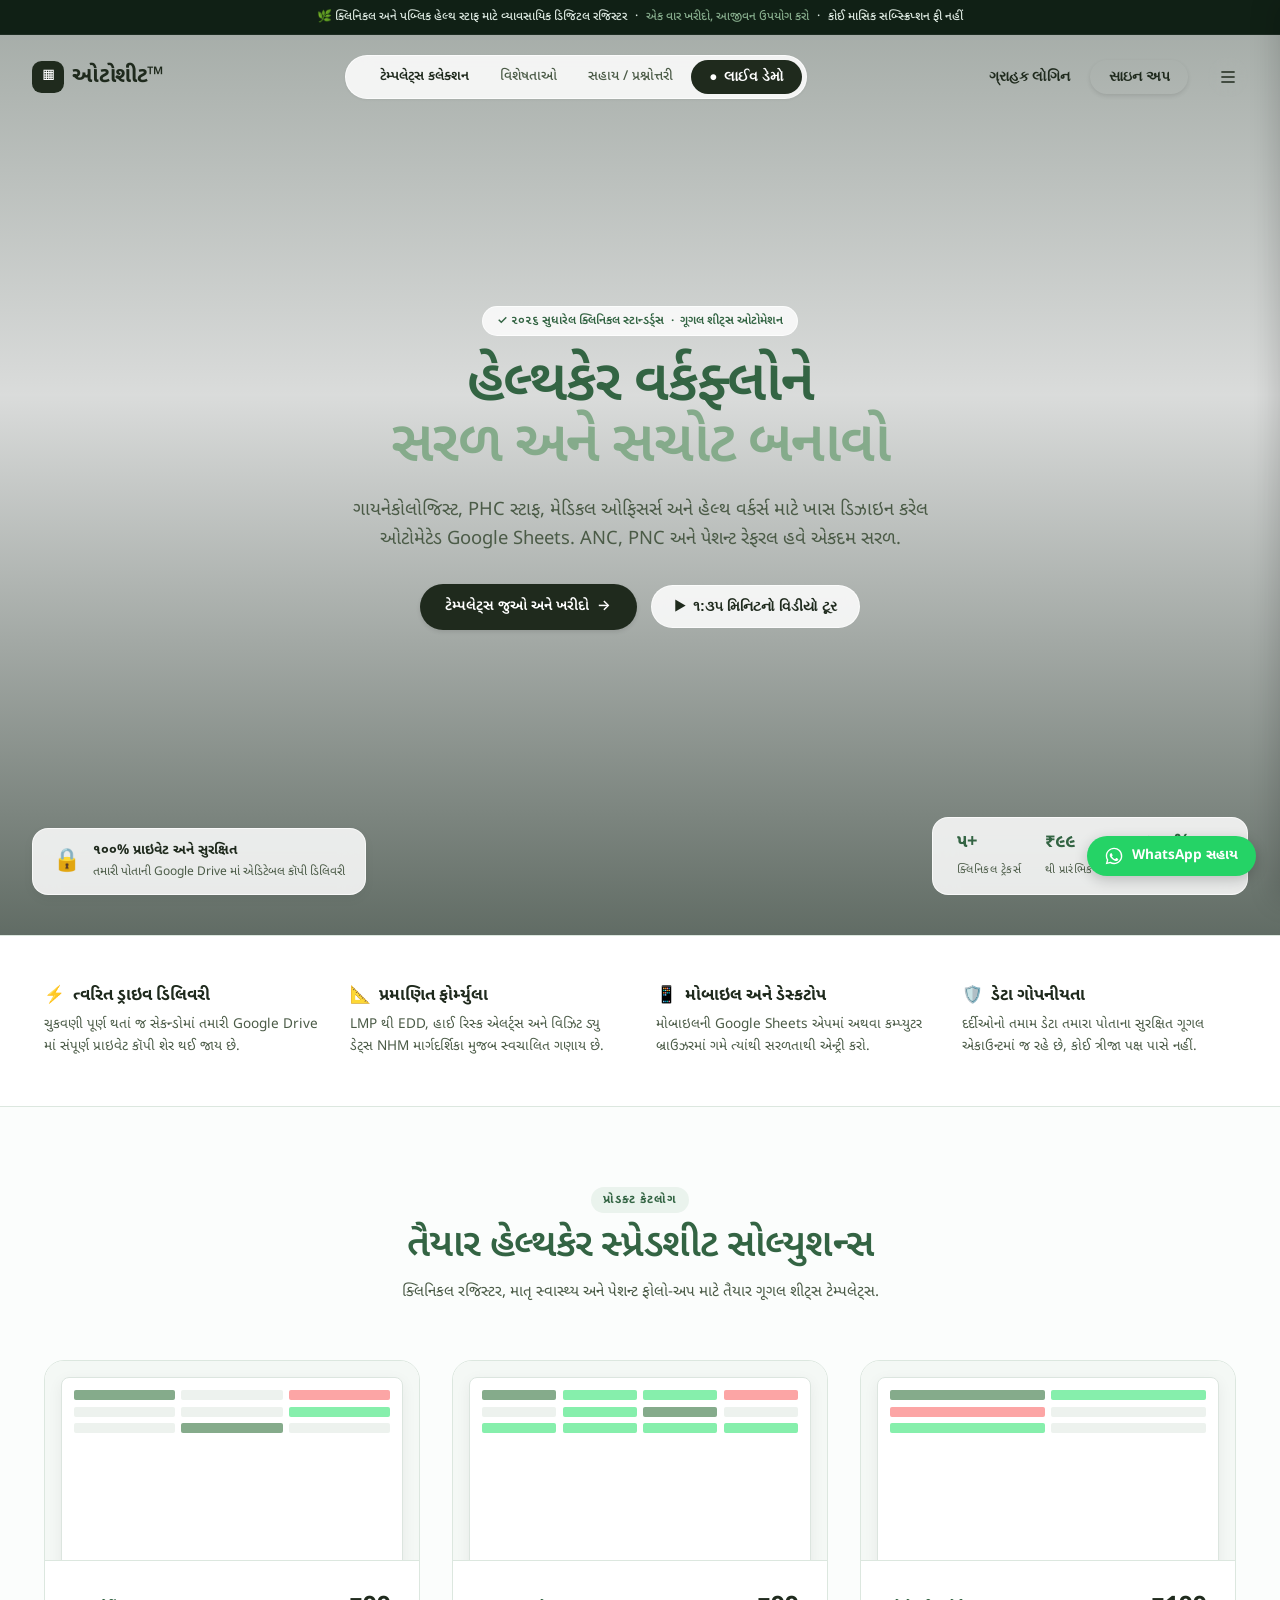
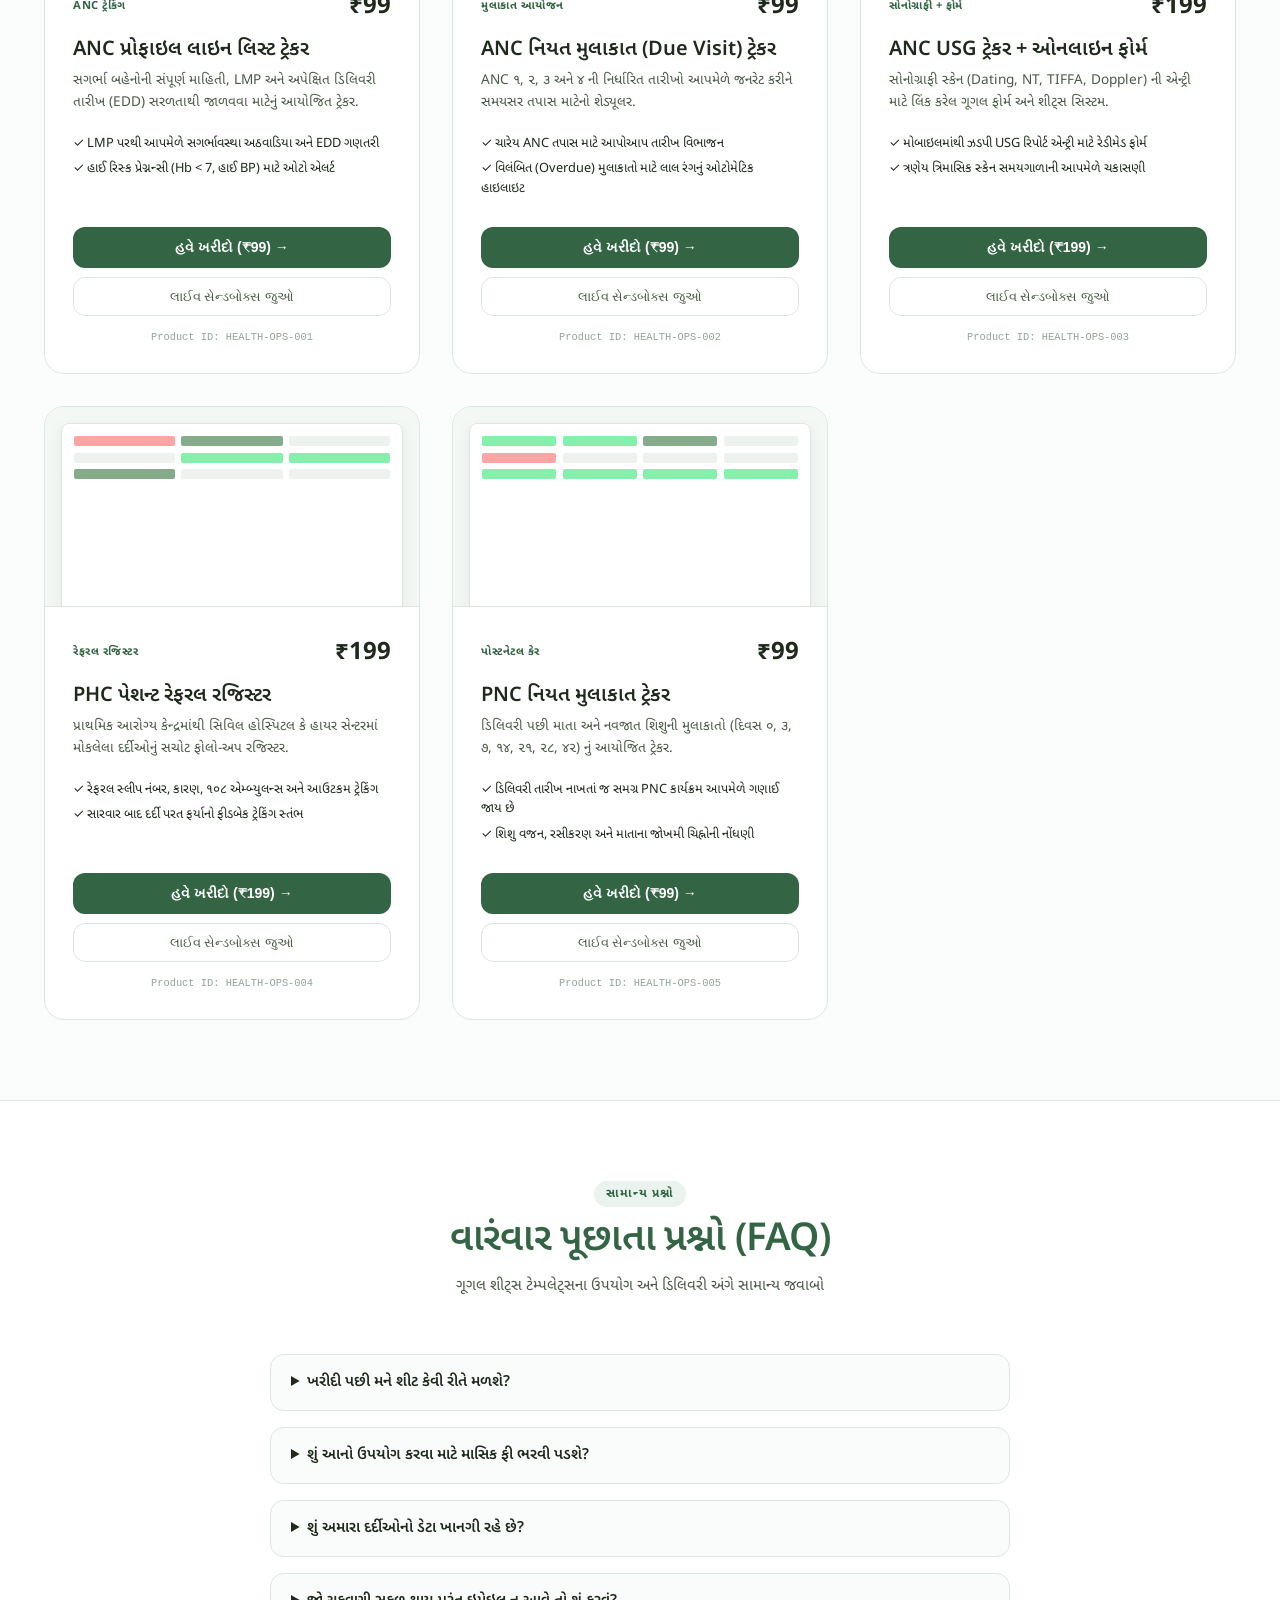
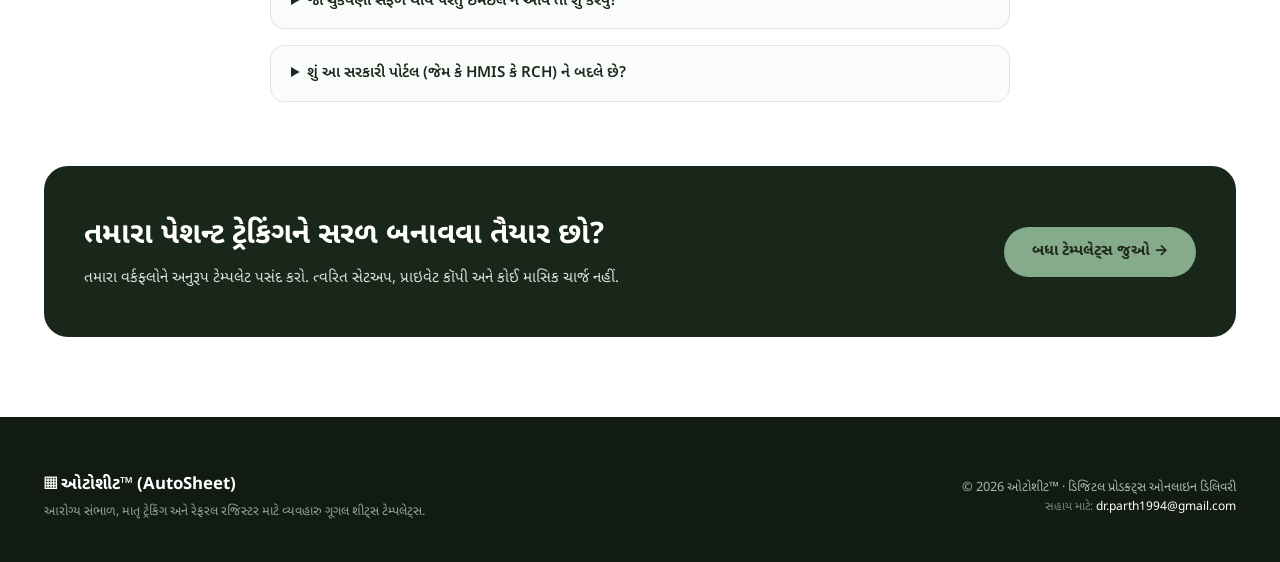
==== commit 64a32895: "Update print statement from 'Hello' to 'Goodbye'" ====
--- a/index.html
+++ b/index.html
@@ -1,245 +1,1579 @@
 <!doctype html>
-<html lang="gu"><head><meta charset="utf-8"><meta name="viewport" content="width=device-width,initial-scale=1">
-<title>AutoSheet | સ્માર્ટ ડિજિટલ ટેમ્પ્લેટ્સ</title>
-<meta name="description" content="આરોગ્ય, ટૂર ડાયરી અને કર્મચારી વ્યવસ્થાપન માટે Google Sheets templates">
-<style>
-:root{--blue:#075be8;--navy:#10254f;--green:#168653;--ink:#18243d;--muted:#596780;--line:#e3eaf4}
-*{box-sizing:border-box}html{scroll-behavior:smooth}body{margin:0;background:#f7faff;color:var(--ink);font-family:system-ui,-apple-system,"Noto Sans Gujarati","Segoe UI",sans-serif;line-height:1.6}a{text-decoration:none;color:inherit}.wrap{width:min(1150px,92%);margin:auto}
-header{position:sticky;top:0;background:#ffffffed;border-bottom:1px solid var(--line);z-index:10;backdrop-filter:blur(8px)}.nav{min-height:72px;display:flex;align-items:center;justify-content:space-between;gap:15px}.logo{font-size:1.45rem;font-weight:900;color:var(--navy)}.logo b{color:var(--blue)}nav{display:flex;gap:18px;align-items:center;font-size:.9rem;font-weight:750}nav a:hover{color:var(--blue)}
-.hero{padding:50px 0;background:radial-gradient(circle at 85% 20%,#d6eaff,transparent 35%),linear-gradient(120deg,#fff,#edf5ff)}.hero-grid{display:grid;grid-template-columns:1fr 1fr;gap:35px;align-items:center}.eyebrow{font-size:.8rem;color:var(--green);font-weight:900;letter-spacing:.07em}.hero h1{font-size:clamp(2.2rem,5vw,4rem);line-height:1.15;color:var(--navy);margin:12px 0}.hero h1 span{color:var(--blue)}.hero p,.muted{color:var(--muted)}.hero p{font-size:1.08rem}.btn{display:inline-flex;justify-content:center;align-items:center;padding:11px 15px;border-radius:11px;border:1px solid var(--line);background:white;font-weight:850;cursor:pointer;transition:all .15s ease}.btn:hover{transform:translateY(-1px)}.primary{background:linear-gradient(120deg,#0869f4,#0648d5);color:white;border-color:#075be8;box-shadow:0 6px 15px #075be82a}.primary:hover{background:linear-gradient(120deg,#0658d2,#053cb3)}.actions{display:flex;gap:10px;flex-wrap:wrap;margin-top:22px}
-.art{min-height:300px;position:relative;display:grid;place-items:center}.laptop{width:90%;background:#17243a;border:8px solid #17243a;border-radius:16px;padding:12px;box-shadow:0 24px 45px #17243a24;transform:rotate(1deg)}.screen{background:white;border-radius:7px;padding:14px;min-height:210px}.screenhead{font-weight:900;color:var(--navy);display:flex;justify-content:space-between}.stats{display:grid;grid-template-columns:repeat(3,1fr);gap:8px;margin:14px 0}.stats div{background:#edf4ff;border-radius:8px;padding:9px;font-size:.72rem}.stats b{display:block;font-size:1.3rem;color:var(--blue)}.bars{height:80px;display:flex;align-items:end;gap:8px;background:#f7f9fd;padding:10px;border-radius:8px}.bars i{flex:1;background:linear-gradient(#71a9ff,#075be8);border-radius:5px 5px 0 0}.phone{position:absolute;bottom:0;left:0;background:#17243a;border:5px solid #17243a;border-radius:20px;width:95px;height:180px;padding:7px;box-shadow:0 10px 25px #17243a2a}.phonein{background:white;height:100%;border-radius:12px;padding:9px 5px;font-size:.65rem}.phonein div{padding:6px 3px;margin:6px 0;border-radius:6px;background:#eaf8ef;color:#176b4b;font-weight:800}.bubble{position:absolute;right:0;top:0;background:#ffdc60;border:5px solid #fff1b3;border-radius:50%;width:90px;height:90px;display:grid;place-content:center;text-align:center;font-size:.75rem;font-weight:900;color:var(--navy)}
-.trust{display:grid;grid-template-columns:repeat(4,1fr);gap:10px;margin-top:25px}.trust div{font-size:.82rem;font-weight:750}.section{padding:48px 0}.heading{text-align:center;margin:0 auto 25px;max-width:700px}.heading h2{font-size:clamp(1.7rem,3vw,2.4rem);color:var(--navy);margin:0 0 8px}.heading p{color:var(--muted);margin:0}
-.products{display:grid;grid-template-columns:repeat(5,minmax(0,1fr));gap:13px}.card{background:#fff;border:1px solid var(--line);border-radius:16px;overflow:hidden;display:flex;flex-direction:column;box-shadow:0 7px 20px #17243a08;transition:transform .2s,box-shadow .2s}.card:hover{transform:translateY(-3px);box-shadow:0 12px 25px #17243a12}.visual{height:125px;display:grid;place-items:center;position:relative;font-size:3rem}.visual:after{content:"";position:absolute;right:8px;bottom:8px;width:58%;height:42px;border:1px solid #dbe5f2;border-radius:7px;background:repeating-linear-gradient(0deg,#fff 0 9px,#d9e7fa 10px 12px);box-shadow:0 5px 10px #17243a10;transform:rotate(-3deg)}.visual span{position:relative;z-index:2}.v1{background:#ffebf0}.v2{background:#e1f8f2}.v3{background:#fff4d8}.v4{background:#f0e8ff}.v5{background:#e3f2ff}.body{padding:13px;display:flex;flex-direction:column;flex:1}.tag{font-size:.68rem;font-weight:850;background:#e8f7ed;color:#137447;padding:4px 8px;border-radius:99px;align-self:flex-start;margin-bottom:9px}.card h3{font-size:.98rem;line-height:1.35;margin:0 0 7px;color:var(--navy)}.card p{font-size:.8rem;color:var(--muted);margin:0 0 12px}.price{font-size:1.4rem;font-weight:950;color:var(--navy);margin-top:auto}.price small{display:block;font-size:.68rem;color:var(--muted);font-weight:600;margin-bottom:9px}.buy{width:100%;font-size:.83rem;padding:10px 6px;text-align:center;border-radius:9px}.how{display:grid;grid-template-columns:repeat(4,1fr);gap:20px}.step{text-align:center}.step i{display:grid;place-items:center;width:60px;height:60px;margin:0 auto 10px;background:#e4f2ff;border-radius:50%;font-style:normal;font-size:1.5rem}.step h3{font-size:1rem;margin:5px}.step p{font-size:.86rem;color:var(--muted);margin:0}.banner{margin:10px auto 50px;background:linear-gradient(110deg,#063d77,#10254f);color:white;padding:27px 30px;border-radius:18px;display:flex;justify-content:space-between;align-items:center;gap:18px}.banner h2{margin:0 0 5px}.banner p{margin:0;color:#dce8f6}.banner .btn{background:#ffda58;border-color:#ffda58;color:var(--navy);white-space:nowrap}footer{background:#fff;border-top:1px solid var(--line);padding:24px 0;color:var(--muted);font-size:.85rem}.foot{display:flex;justify-content:space-between;gap:14px;flex-wrap:wrap}
-
-/* Seamless In-Page Checkout Modal */
-.modal-backdrop{position:fixed;inset:0;background:rgba(16,37,79,0.7);backdrop-filter:blur(5px);z-index:99;display:none;align-items:center;justify-content:center;padding:15px}
-.modal-backdrop.show{display:flex}
-.modal{width:min(480px,100%);max-height:92vh;overflow-y:auto;background:#fff;border-radius:20px;padding:24px;box-shadow:0 25px 60px rgba(0,0,0,0.25);position:relative}
-.modalhead{display:flex;justify-content:space-between;align-items:flex-start;margin-bottom:14px}
-.modalhead h2{font-size:1.45rem;margin:0 0 4px;color:var(--navy)}
-.modalhead p{margin:0;font-size:.82rem;color:var(--muted)}
-.modal-close{width:32px;height:32px;border-radius:50%;border:0;background:#edf3f9;color:var(--ink);font-size:1.3rem;cursor:pointer;display:grid;place-items:center}
-.prod-summary{display:flex;justify-content:space-between;align-items:center;background:#edf4ff;border:1px solid #d4e4fc;padding:12px 14px;border-radius:12px;margin-bottom:15px}
-.prod-summary b{font-size:1.3rem;color:var(--blue)}
-.field{margin-bottom:12px}
-.field label{display:block;font-size:.78rem;font-weight:800;color:var(--navy);margin-bottom:5px}
-.field input{width:100%;padding:11px 13px;border:1px solid #c9d8ea;border-radius:10px;font:inherit;font-size:.88rem;outline:none}
-.field input:focus{border-color:var(--blue);box-shadow:0 0 0 3px rgba(7,91,232,0.15)}
-.field small{display:block;font-size:.7rem;color:var(--muted);margin-top:4px}
-.notice{font-size:.75rem;color:#13593b;background:#e9f8f0;border:1px solid #c8ecd7;padding:10px 12px;border-radius:9px;margin:12px 0;line-height:1.5}
-.btn-pay{width:100%;padding:13px;font-size:.95rem;border-radius:11px;border:none;margin-top:6px}
-.pay-status{display:none;margin-top:12px;padding:12px;border-radius:10px;font-size:.82rem;text-align:center;line-height:1.5}
-.pay-status.show{display:block}
-.pay-status.loading{background:#eff6ff;color:#1d4ed8;border:1px solid #bfdbfe}
-.pay-status.success{background:#ecfdf5;color:#047857;border:1px solid #a7f3d0}
-.pay-status.error{background:#fef2f2;color:#b91c1c;border:1px solid #fecaca}
-
-@media(max-width:950px){.products{grid-template-columns:repeat(3,1fr)}.hero-grid{gap:18px}}
-@media(max-width:620px){.nav{align-items:flex-start;flex-direction:column;padding:12px 0}nav{gap:12px;flex-wrap:wrap;font-size:.82rem}.hero{padding:35px 0}.hero-grid{grid-template-columns:1fr}.hero h1{font-size:2.5rem}.art{min-height:270px}.phone{width:80px;height:155px}.bubble{width:78px;height:78px}.trust{grid-template-columns:repeat(2,1fr)}.section{padding:35px 0}.products{grid-template-columns:repeat(2,minmax(0,1fr));gap:10px}.visual{height:100px}.visual span{font-size:2.5rem}.body{padding:11px}.card h3{font-size:.91rem}.card p{font-size:.77rem}.how{grid-template-columns:repeat(2,1fr);gap:22px}.banner{flex-direction:column;align-items:flex-start;padding:22px}.banner h2{font-size:1.3rem}}
-@media(max-width:370px){.products{grid-template-columns:1fr}.card{display:grid;grid-template-columns:100px 1fr}.visual{height:100%;min-height:130px}.body{padding:12px}}
-</style></head><body>
-
-<header><div class="wrap nav"><a class="logo" href="#home">▦ Auto<b>Sheet</b></a><nav><a href="#home">હોમ</a><a href="#templates">ટેમ્પ્લેટ્સ</a><a href="#how">કેવી રીતે ખરીદવું?</a><a href="#faq">FAQ</a><a href="#contact">સંપર્ક</a></nav></div></header>
-
-<main id="home">
-<section class="hero"><div class="wrap hero-grid"><div><div class="eyebrow">GOOGLE SHEETS · READY-TO-USE TOOLS</div><h1>રોજિંદું કામ બનાવો <span>સરળ અને સુવ્યવસ્થિત</span></h1><p>હેલ્થકેર, ટૂર ડાયરી અને કર્મચારી વ્યવસ્થાપન માટે ઉપયોગી ડિજિટલ ટેમ્પ્લેટ્સ. તમારી જરૂરિયાત મુજબ પસંદ કરો અને શરૂઆત કરો.</p><div class="actions"><a class="btn primary" href="#templates">ટેમ્પ્લેટ પસંદ કરો ↓</a><a class="btn" href="#how">કેવી રીતે ખરીદવું?</a></div><div class="trust"><div>⚡ સરળ ખરીદી</div><div>✓ સુરક્ષિત ચેકઆઉટ</div><div>▣ મોબાઇલ-ફ્રેન્ડલી</div><div>▦ Google Sheets</div></div></div>
-<div class="art"><div class="laptop"><div class="screen"><div class="screenhead"><span>▦ AutoSheet Dashboard</span><span style="color:#168653">● Live</span></div><div class="stats"><div>બાકી કામ<b>42</b></div><div>પૂર્ણ<b>36</b></div><div>આગામી<b>05</b></div></div><div class="bars"><i style="height:35%"></i><i style="height:70%"></i><i style="height:50%"></i><i style="height:88%"></i><i style="height:62%"></i><i style="height:95%"></i><i style="height:75%"></i></div></div></div><div class="phone"><div class="phonein"><b>AutoSheet</b><div>✓ ANC</div><div>✓ PNC</div><div>✓ Tour diary</div><div>✓ Leave</div></div></div><div class="bubble">તમારા કામ માટે<br><strong>સ્માર્ટ ટૂલ્સ</strong></div></div></div></section>
-
-<section class="section wrap" id="templates"><div class="heading"><h2>અમારા ટેમ્પ્લેટ્સ</h2><p>તમારી જરૂરિયાત મુજબ ડિજિટલ ટેમ્પ્લેટ પસંદ કરો.</p></div><div class="products">
-<article class="card"><div class="visual v1"><span>🤰</span></div><div class="body"><span class="tag">ડિજિટલ ટેમ્પ્લેટ</span><h3>ANC Profile Line List Tracker</h3><p>ANC પ્રોફાઇલની યાદી અને લાભાર્થીઓનો રેકોર્ડ વ્યવસ્થિત રાખો.</p><div class="price">₹99<small>એક વખતની ખરીદી</small></div><a class="btn primary buy" href="#" data-product="HEALTH-OPS-001">હવે ખરીદો →</a></div></article>
-<article class="card"><div class="visual v2"><span>📅</span></div><div class="body"><span class="tag">ડિજિટલ ટેમ્પ્લેટ</span><h3>ANC Due Visit Tracker</h3><p>ANC મુલાકાતોની બાકી તારીખો ટ્રૅક કરો અને 4 ANC મુલાકાતોનું આયોજન કરો.</p><div class="price">₹99<small>એક વખતની ખરીદી</small></div><a class="btn primary buy" href="#" data-product="HEALTH-OPS-002">હવે ખરીદો →</a></div></article>
-<article class="card"><div class="visual v3"><span>🩺</span></div><div class="body"><span class="tag">ફોર્મ સાથે</span><h3>ANC USG Tracker with Online Form</h3><p>USG ટ્રૅકિંગ અને રેફરલ ફોર્મ માટે ઉપયોગી ટેમ્પ્લેટ.</p><div class="price">₹199<small>એક વખતની ખરીદી</small></div><a class="btn primary buy" href="#" data-product="HEALTH-OPS-003">હવે ખરીદો →</a></div></article>
-<article class="card"><div class="visual v4"><span>📋</span></div><div class="body"><span class="tag">ફોર્મ સાથે</span><h3>PHC Patient Referral Register</h3><p>રેફરલ ફોર્મ, સારવાર અપડેટ ફોર્મ અને લાઇન લિસ્ટ.</p><div class="price">₹199<small>એક વખતની ખરીદી</small></div><a class="btn primary buy" href="#" data-product="HEALTH-OPS-004">હવે ખરીદો →</a></div></article>
-<article class="card"><div class="visual v5"><span>👶</span></div><div class="body"><span class="tag">ડિજિટલ ટેમ્પ્લેટ</span><h3>PNC Due Visit Tracker</h3><p>PNC મુલાકાતોની બાકી તારીખો ટ્રૅક કરો અને 4 PNC મુલાકાતોનું આયોજન કરો.</p><div class="price">₹99<small>એક વખતની ખરીદી</small></div><a class="btn primary buy" href="#" data-product="HEALTH-OPS-005">હવે ખરીદો →</a></div></article>
-</div></section>
-
-<section class="section" style="background:white" id="how"><div class="wrap"><div class="heading"><h2>કેવી રીતે ખરીદવું?</h2><p>ખરીદીથી તમારી નકલ મેળવવા સુધી ચાર પગલાં.</p></div><div class="how"><div class="step"><i>🛒</i><h3>1. ટેમ્પ્લેટ પસંદ કરો</h3><p>તમારી જરૂરિયાત મુજબ પસંદગી કરો.</p></div><div class="step"><i>💳</i><h3>2. ચુકવણી કરો</h3><p>ચેકઆઉટ પર ચુકવણી પૂર્ણ કરો.</p></div><div class="step"><i>✉️</i><h3>3. ઇમેઇલ મેળવો</h3><p>સફળ ચુકવણી પછી ડિલિવરી લિંક મેળવો.</p></div><div class="step"><i>📄</i><h3>4. નકલ બનાવો</h3><p>Google Sheetsમાં તમારી પોતાની નકલ બનાવો.</p></div></div></div></section>
-
-<section class="section wrap" id="faq"><div class="heading"><h2>FAQ</h2><p>સામાન્ય પ્રશ્નોના જવાબ.</p></div><div style="max-width:760px;margin:auto"><details style="padding:13px;border-bottom:1px solid var(--line)"><summary><b>ચુકવણી પછી ટેમ્પ્લેટ કેવી રીતે મળશે?</b></summary><p class="muted">ચેકઆઉટ અને ડિલિવરી સિસ્ટમ દ્વારા તમારા આપેલા ગૂગલ એકાઉન્ટમાં આપમેળે એડિટેબલ કૉપી શેર કરવામાં આવે છે અને ઇમેઇલમાં લિંક મોકલવામાં આવે છે.</p></details><details style="padding:13px;border-bottom:1px solid var(--line)"><summary><b>શું ફોનમાં વાપરી શકું?</b></summary><p class="muted">Google Sheets એપ અથવા મોબાઇલ બ્રાઉઝર દ્વારા સરળતાથી વાપરી શકાય છે.</p></details></div></section>
-
-<section class="wrap banner" id="contact"><div><h2>કોઈ પ્રશ્ન છે?</h2><p>ટેમ્પ્લેટ ખરીદતા પહેલાં માહિતી માટે સંપર્ક કરો.</p></div><a class="btn" id="whatsappBtn" href="https://wa.me/919999999999?text=%E0%AA%A8%E0%AA%AE%E0%AA%B8%E0%AB%8D%E0%AA%A4%E0%AB%87%20AutoSheet%2C%20%E0%AA%AE%E0%AA%A8%E0%AB%87%20%E0%AA%9F%E0%AB%87%E0%AA%AE%E0%AB%8D%E0%AA%AA%E0%AB%8D%E0%AA%B2%E0%AB%87%E0%AA%9F%20%E0%AA%B5%E0%AA%BF%E0%AA%B6%E0%AB%87%20%E0%AA%AE%E0%AA%BE%E0%AA%B9%E0%AA%BF%E0%AA%A4%E0%AB%80%20%E0%AA%9C%E0%AB%8B%E0%AA%88%E0%AA%8F%20%E0%AA%9B%E0%AB%87." target="_blank">WhatsApp સંપર્ક ↗</a></section>
-</main>
-
-<footer><div class="wrap foot"><b>▦ AutoSheet</b><span><a href="#home">ગોપનીયતા</a> · <a href="#home">શરતો</a> · <a href="#home">રિફંડ</a> · <a href="#contact">સંપર્ક</a></span><span>© AutoSheet</span></div></footer>
-
-<!-- Seamless In-Page Checkout Modal -->
-<div class="modal-backdrop" id="checkoutModal" role="dialog" aria-modal="true" aria-labelledby="checkoutTitle">
-  <div class="modal">
-    <div class="modalhead">
+<html lang="gu">
+<head>
+  <meta charset="utf-8" />
+  <meta name="viewport" content="width=device-width, initial-scale=1" />
+  <title>ઓટોશીટ™ | હેલ્થકેર વર્કફ્લો ગૂગલ શીટ્સ ટેમ્પલેટ્સ</title>
+  <meta name="description" content="ANC, PNC, સોનોગ્રાફી અને પેશન્ટ રેફરલ માટે તૈયાર ગૂગલ શીટ્સ ટ્રેકર્સ. સુરક્ષિત ચુકવણી અને સીધી ગૂગલ એકાઉન્ટ ડિલિવરી." />
+  
+  <!-- Fonts -->
+  <link rel="preconnect" href="https://fonts.googleapis.com" />
+  <link rel="preconnect" href="https://fonts.gstatic.com" crossorigin />
+  <link href="https://fonts.googleapis.com/css2?family=Inter:wght@400;500;600;700&family=Noto+Sans+Gujarati:wght@400;500;600;700&display=swap" rel="stylesheet" />
+  <link href="https://db.onlinewebfonts.com/c/6e47ef470dd19698c911332a9b4d1cf4?family=Neue+Haas+Grotesk+Text+Pro" rel="stylesheet" />
+  <link href="https://db.onlinewebfonts.com/c/dec0d9b4e22ca588dc20e1e2e09a59b5?family=Neue+Haas+Grotesk+Display+Pro+55+Roman" rel="stylesheet" />
+
+  <style>
+    :root {
+      --dark-green: #1f2a1d;
+      --medium-dark-green: #2d3a2a;
+      --btn-hover: #2a3827;
+      --body-green: #4b5b47;
+      --heading-primary: #336443;
+      --heading-accent: #85AB8B;
+      --bottom-green: #3d5638;
+      --bottom-hover: #2d4228;
+      --bg-light: #f8faf9;
+      --border-color: #dce7df;
+    }
+
+    * { box-sizing: border-box; margin: 0; padding: 0; }
+
+    html, body {
+      min-height: 100%;
+      font-family: 'Noto Sans Gujarati', 'Neue Haas Grotesk Display Pro 55 Roman', 'Neue Haas Grotesk Text Pro', 'Inter', -apple-system, sans-serif;
+      background-color: var(--bg-light);
+      color: var(--dark-green);
+      line-height: 1.5;
+      -webkit-font-smoothing: antialiased;
+      scroll-behavior: smooth;
+    }
+
+    .container { width: 100%; max-width: 1240px; margin: 0 auto; padding: 0 1.5rem; }
+
+    .top-strip {
+      background: #102015;
+      color: #dce8e0;
+      text-align: center;
+      padding: 0.5rem 1rem;
+      font-size: 0.75rem;
+      font-weight: 500;
+      display: flex;
+      align-items: center;
+      justify-content: center;
+      gap: 0.5rem;
+      flex-wrap: wrap;
+      border-bottom: 1px solid rgba(255,255,255,0.06);
+    }
+    .top-strip span.highlight { color: var(--heading-accent); }
+
+    .hero {
+      position: relative;
+      width: 100%;
+      min-height: 100vh;
+      display: flex;
+      flex-direction: column;
+      justify-content: space-between;
+      overflow: hidden;
+    }
+
+    .video-bg-container {
+      position: absolute;
+      inset: 0;
+      width: 100%;
+      height: 100%;
+      z-index: 0;
+    }
+    .video-bg-container video,
+    .video-bg-container canvas {
+      width: 100%;
+      height: 100%;
+      object-fit: cover;
+    }
+    .video-scrim {
+      position: absolute;
+      inset: 0;
+      background: linear-gradient(to bottom, rgba(16,32,21,0.35) 0%, rgba(0,0,0,0.12) 40%, rgba(16,32,21,0.65) 100%);
+      pointer-events: none;
+    }
+
+    .nav {
+      position: relative;
+      z-index: 30;
+      display: flex;
+      align-items: center;
+      justify-content: space-between;
+      padding: 1.25rem 2rem;
+    }
+
+    .brand {
+      display: flex;
+      align-items: center;
+      gap: 0.5rem;
+      text-decoration: none;
+      color: var(--dark-green);
+      font-weight: 700;
+      font-size: 1.35rem;
+      letter-spacing: -0.02em;
+    }
+    .brand-icon {
+      width: 2rem;
+      height: 2rem;
+      border-radius: 0.6rem;
+      background: var(--dark-green);
+      color: #fff;
+      display: grid;
+      place-items: center;
+      font-size: 0.9rem;
+    }
+
+    .nav-pill {
+      display: flex;
+      align-items: center;
+      gap: 0.25rem;
+      background: rgba(255, 255, 255, 0.85);
+      backdrop-filter: blur(12px);
+      -webkit-backdrop-filter: blur(12px);
+      border-radius: 9999px;
+      padding: 0.25rem 0.25rem 0.25rem 1.25rem;
+      box-shadow: 0 1px 3px rgba(0,0,0,0.05);
+      border: 1px solid rgba(255, 255, 255, 0.7);
+    }
+    .nav-pill a {
+      font-size: 0.85rem;
+      font-weight: 500;
+      color: var(--body-green);
+      text-decoration: none;
+      padding: 0.4rem 0.85rem;
+      border-radius: 9999px;
+      transition: color 0.15s ease;
+    }
+    .nav-pill a:first-child { font-weight: 600; color: var(--dark-green); }
+    .nav-pill a:hover { color: var(--dark-green); }
+
+    .btn-pill-live {
+      background: var(--dark-green);
+      color: #fff !important;
+      border: none;
+      font-size: 0.85rem;
+      font-weight: 600;
+      padding: 0.55rem 1.15rem;
+      border-radius: 9999px;
+      cursor: pointer;
+      display: inline-flex;
+      align-items: center;
+      gap: 0.4rem;
+      transition: background 0.15s ease;
+      text-decoration: none;
+    }
+    .btn-pill-live:hover { background: var(--btn-hover); }
+
+    .nav-actions { display: flex; align-items: center; gap: 1.25rem; }
+    .nav-actions button, .nav-actions a {
+      background: none;
+      border: none;
+      cursor: pointer;
+      font-size: 0.875rem;
+      font-weight: 600;
+      color: var(--dark-green);
+      display: inline-flex;
+      align-items: center;
+      gap: 0.4rem;
+      text-decoration: none;
+      transition: opacity 0.15s ease;
+    }
+    .nav-actions button:hover, .nav-actions a:hover { opacity: 0.8; }
+
+    .menu-btn {
+      display: none;
+      position: relative;
+      width: 2.5rem;
+      height: 2.5rem;
+      border-radius: 9999px;
+      background: rgba(255, 255, 255, 0.85);
+      backdrop-filter: blur(8px);
+      border: 1px solid rgba(255, 255, 255, 0.7);
+      cursor: pointer;
+      align-items: center;
+      justify-content: center;
+    }
+    .menu-icon, .close-icon { position: absolute; transition: all 0.3s ease; }
+    .menu-icon { opacity: 1; transform: rotate(0) scale(1); }
+    .close-icon { opacity: 0; transform: rotate(-90deg) scale(0.5); }
+    .menu-open .menu-icon { opacity: 0; transform: rotate(90deg) scale(0.5); }
+    .menu-open .close-icon { opacity: 1; transform: rotate(0) scale(1); }
+
+    .drawer-overlay {
+      display: none;
+      position: fixed;
+      inset: 0;
+      background: rgba(16, 32, 21, 0.5);
+      backdrop-filter: blur(4px);
+      z-index: 40;
+      opacity: 0;
+      transition: opacity 0.3s ease;
+    }
+    .drawer-overlay.active { display: block; opacity: 1; }
+    .drawer {
+      position: fixed;
+      top: 0; right: 0; bottom: 0;
+      width: 85%; max-width: 340px;
+      background: rgba(255, 255, 255, 0.96);
+      backdrop-filter: blur(16px);
+      z-index: 50;
+      padding: 5rem 2rem 2rem;
+      box-shadow: -5px 0 25px rgba(0,0,0,0.15);
+      transform: translateX(100%);
+      transition: transform 0.5s cubic-bezier(0.22, 1, 0.36, 1);
+      display: flex;
+      flex-direction: column;
+      gap: 1rem;
+    }
+    .drawer.active { transform: translateX(0); }
+    .drawer a, .drawer button {
+      display: block;
+      padding: 0.75rem 0;
+      font-size: 1.15rem;
+      font-weight: 600;
+      color: var(--dark-green);
+      text-decoration: none;
+      border-bottom: 1px solid rgba(31, 42, 29, 0.08);
+      background: none; border-left: none; border-right: none; border-top: none;
+      text-align: left; cursor: pointer;
+    }
+
+    .hero-center {
+      position: relative;
+      z-index: 10;
+      text-align: center;
+      padding: 2.5rem 1rem 1rem;
+      max-width: 900px;
+      margin: 0 auto;
+    }
+    .kicker-badge {
+      display: inline-flex;
+      align-items: center;
+      gap: 0.4rem;
+      background: rgba(255, 255, 255, 0.8);
+      backdrop-filter: blur(8px);
+      border: 1px solid rgba(255, 255, 255, 0.7);
+      color: var(--heading-primary);
+      padding: 0.3rem 0.9rem;
+      border-radius: 9999px;
+      font-size: 0.75rem;
+      font-weight: 600;
+      margin-bottom: 1.25rem;
+    }
+    .hero-heading {
+      font-size: clamp(2rem, 4.5vw, 4.5rem);
+      line-height: 1.05;
+      font-weight: 600;
+      letter-spacing: -0.025em;
+      color: var(--heading-primary);
+    }
+    .hero-heading span.accent {
+      color: var(--heading-accent);
+      display: block;
+    }
+    .hero-sub {
+      margin-top: 1.25rem;
+      font-size: clamp(0.95rem, 1.8vw, 1.15rem);
+      color: var(--body-green);
+      max-width: 620px;
+      margin-left: auto;
+      margin-right: auto;
+      line-height: 1.6;
+    }
+    .hero-ctas {
+      margin-top: 1.75rem;
+      display: flex;
+      align-items: center;
+      justify-content: center;
+      gap: 0.85rem;
+      flex-wrap: wrap;
+    }
+    .btn-main {
+      background: var(--dark-green);
+      color: #fff;
+      font-size: 0.9rem;
+      font-weight: 600;
+      padding: 0.75rem 1.6rem;
+      border-radius: 9999px;
+      border: none;
+      cursor: pointer;
+      text-decoration: none;
+      display: inline-flex;
+      align-items: center;
+      gap: 0.5rem;
+      transition: background 0.15s ease;
+      box-shadow: 0 2px 4px rgba(0,0,0,0.1);
+    }
+    .btn-main:hover { background: var(--btn-hover); }
+    .btn-secondary {
+      background: rgba(255, 255, 255, 0.85);
+      backdrop-filter: blur(8px);
+      border: 1px solid rgba(255, 255, 255, 0.7);
+      color: var(--dark-green);
+      font-size: 0.9rem;
+      font-weight: 600;
+      padding: 0.75rem 1.4rem;
+      border-radius: 9999px;
+      cursor: pointer;
+      text-decoration: none;
+      display: inline-flex;
+      align-items: center;
+      gap: 0.5rem;
+      transition: background 0.15s ease;
+    }
+    .btn-secondary:hover { background: #fff; }
+
+    .hero-trust {
+      position: relative;
+      z-index: 10;
+      padding: 1.5rem 2rem 2.5rem;
+      display: flex;
+      align-items: flex-end;
+      justify-content: space-between;
+      flex-wrap: wrap;
+      gap: 1.5rem;
+    }
+    .trust-card {
+      background: rgba(255, 255, 255, 0.85);
+      backdrop-filter: blur(12px);
+      border: 1px solid rgba(255, 255, 255, 0.7);
+      padding: 0.75rem 1.25rem;
+      border-radius: 1rem;
+      font-size: 0.85rem;
+      display: flex;
+      align-items: center;
+      gap: 0.75rem;
+      box-shadow: 0 4px 12px rgba(0,0,0,0.04);
+    }
+    .trust-metrics {
+      display: flex;
+      gap: 1.5rem;
+      background: rgba(255, 255, 255, 0.85);
+      backdrop-filter: blur(12px);
+      border: 1px solid rgba(255, 255, 255, 0.7);
+      padding: 0.75rem 1.5rem;
+      border-radius: 1rem;
+    }
+    .trust-metric-item strong { display: block; font-size: 1.15rem; color: var(--heading-primary); }
+    .trust-metric-item span { font-size: 0.7rem; color: var(--body-green); text-transform: uppercase; letter-spacing: 0.04em; }
+
+    /* Features Strip */
+    .features-strip {
+      background: #fff;
+      border-top: 1px solid var(--border-color);
+      border-bottom: 1px solid var(--border-color);
+      padding: 3rem 0;
+    }
+    .features-grid {
+      display: grid;
+      grid-template-columns: repeat(auto-fit, minmax(260px, 1fr));
+      gap: 2rem;
+    }
+    .feature-box h4 {
+      font-size: 1.05rem;
+      margin-bottom: 0.35rem;
+      color: var(--dark-green);
+      display: flex;
+      align-items: center;
+      gap: 0.5rem;
+    }
+    .feature-box p {
+      font-size: 0.85rem;
+      color: var(--body-green);
+      line-height: 1.6;
+    }
+
+    /* Catalog Section */
+    .catalog-section {
+      padding: 5rem 0;
+      background: #fbfdfc;
+    }
+    .section-head {
+      text-align: center;
+      max-width: 680px;
+      margin: 0 auto 3.5rem;
+    }
+    .section-head .tag {
+      font-size: 0.75rem;
+      font-weight: 700;
+      text-transform: uppercase;
+      letter-spacing: 0.08em;
+      color: var(--heading-primary);
+      background: #eaf3ed;
+      padding: 0.25rem 0.75rem;
+      border-radius: 9999px;
+      display: inline-block;
+      margin-bottom: 0.75rem;
+    }
+    .section-head h2 {
+      font-size: clamp(1.8rem, 3vw, 2.75rem);
+      color: var(--heading-primary);
+      line-height: 1.15;
+      font-weight: 600;
+      letter-spacing: -0.02em;
+    }
+    .section-head p {
+      margin-top: 0.75rem;
+      color: var(--body-green);
+      font-size: 0.95rem;
+    }
+
+    .products-grid {
+      display: grid;
+      grid-template-columns: repeat(auto-fill, minmax(360px, 1fr));
+      gap: 2rem;
+    }
+    .product-card {
+      background: #fff;
+      border: 1px solid var(--border-color);
+      border-radius: 1.25rem;
+      overflow: hidden;
+      display: flex;
+      flex-direction: column;
+      transition: transform 0.2s ease, box-shadow 0.2s ease, border-color 0.2s ease;
+    }
+    .product-card:hover {
+      transform: translateY(-4px);
+      box-shadow: 0 12px 28px rgba(31, 42, 29, 0.08);
+      border-color: #b7cebe;
+    }
+    .card-preview {
+      background: #f4f8f5;
+      height: 200px;
+      position: relative;
+      display: flex;
+      flex-direction: column;
+      justify-content: flex-end;
+      padding: 1.25rem;
+      border-bottom: 1px solid var(--border-color);
+      overflow: hidden;
+    }
+    .sheet-mock {
+      position: absolute;
+      inset: 1rem 1rem -2rem 1rem;
+      background: #ffffff;
+      border-radius: 0.5rem;
+      box-shadow: 0 4px 15px rgba(0,0,0,0.06);
+      border: 1px solid #dce5df;
+      padding: 0.75rem;
+      display: flex;
+      flex-direction: column;
+      gap: 0.4rem;
+    }
+    .mock-row { display: flex; gap: 0.4rem; }
+    .mock-cell { height: 10px; background: #edf2ee; border-radius: 2px; flex: 1; }
+    .mock-cell.active { background: #85ab8b; }
+    .mock-cell.alert { background: #fca5a5; }
+    .mock-cell.done { background: #86efac; }
+
+    .card-body {
+      padding: 1.75rem;
+      display: flex;
+      flex-direction: column;
+      flex-grow: 1;
+      justify-content: space-between;
+    }
+    .product-meta {
+      display: flex;
+      align-items: center;
+      justify-content: space-between;
+      margin-bottom: 0.75rem;
+    }
+    .product-tag {
+      font-size: 0.7rem;
+      font-weight: 700;
+      color: var(--heading-primary);
+      text-transform: uppercase;
+      letter-spacing: 0.05em;
+    }
+    .product-price {
+      font-size: 1.5rem;
+      font-weight: 700;
+      color: var(--dark-green);
+    }
+    .product-name {
+      font-size: 1.25rem;
+      font-weight: 600;
+      color: var(--dark-green);
+      line-height: 1.3;
+      margin-bottom: 0.5rem;
+    }
+    .product-desc {
+      font-size: 0.85rem;
+      color: var(--body-green);
+      line-height: 1.6;
+      margin-bottom: 1.25rem;
+    }
+    .product-features {
+      list-style: none;
+      margin-bottom: 1.75rem;
+      display: flex;
+      flex-direction: column;
+      gap: 0.4rem;
+    }
+    .product-features li {
+      font-size: 0.8rem;
+      color: var(--dark-green);
+      display: flex;
+      align-items: center;
+      gap: 0.5rem;
+    }
+
+    .product-actions { display: flex; flex-direction: column; gap: 0.6rem; }
+    .btn-buy {
+      width: 100%;
+      background: var(--heading-primary);
+      color: #fff;
+      border: none;
+      padding: 0.75rem;
+      border-radius: 0.75rem;
+      font-weight: 600;
+      font-size: 0.875rem;
+      cursor: pointer;
+      transition: background 0.15s ease;
+      display: inline-flex;
+      align-items: center;
+      justify-content: center;
+      gap: 0.4rem;
+    }
+    .btn-buy:hover { background: #285035; }
+    .btn-demo {
+      width: 100%;
+      background: transparent;
+      color: var(--body-green);
+      border: 1px solid var(--border-color);
+      padding: 0.65rem;
+      border-radius: 0.75rem;
+      font-weight: 500;
+      font-size: 0.8rem;
+      cursor: pointer;
+      transition: all 0.15s ease;
+    }
+    .btn-demo:hover {
+      background: #f1f6f2;
+      color: var(--dark-green);
+      border-color: #b7cebe;
+    }
+    .product-id {
+      text-align: center;
+      font-size: 0.65rem;
+      color: #92a498;
+      font-family: monospace;
+      margin-top: 0.25rem;
+    }
+
+    /* FAQ Section */
+    .faq-section {
+      padding: 5rem 0;
+      background: #fff;
+      border-top: 1px solid var(--border-color);
+    }
+    .faq-list {
+      max-width: 740px;
+      margin: 0 auto;
+      display: flex;
+      flex-direction: column;
+      gap: 1rem;
+    }
+    .faq-item {
+      border: 1px solid var(--border-color);
+      border-radius: 0.85rem;
+      padding: 1rem 1.25rem;
+      background: #fafcfb;
+    }
+    .faq-item summary {
+      font-weight: 600;
+      font-size: 0.95rem;
+      cursor: pointer;
+      color: var(--dark-green);
+    }
+    .faq-item p {
+      margin-top: 0.75rem;
+      font-size: 0.85rem;
+      color: var(--body-green);
+      line-height: 1.6;
+    }
+
+    /* CTA Section */
+    .cta-banner {
+      background: #19271a;
+      border-radius: 1.5rem;
+      padding: 3rem 2.5rem;
+      color: #fff;
+      display: flex;
+      align-items: center;
+      justify-content: space-between;
+      flex-wrap: wrap;
+      gap: 2rem;
+      margin-top: 4rem;
+    }
+    .cta-banner h2 { font-size: 1.85rem; color: #fff; margin-bottom: 0.5rem; }
+    .cta-banner p { color: #d0e0d5; font-size: 0.95rem; max-width: 540px; }
+    .btn-cta-gold {
+      background: var(--heading-accent);
+      color: var(--dark-green);
+      padding: 0.85rem 1.75rem;
+      border-radius: 9999px;
+      font-weight: 700;
+      font-size: 0.95rem;
+      text-decoration: none;
+      display: inline-block;
+      transition: opacity 0.15s ease;
+    }
+    .btn-cta-gold:hover { opacity: 0.9; }
+
+    /* Footer */
+    footer {
+      background: #111b12;
+      color: #a4b8ab;
+      padding: 3.5rem 0 2.5rem;
+      font-size: 0.8rem;
+    }
+    .footer-wrap {
+      display: flex;
+      justify-content: space-between;
+      align-items: center;
+      flex-wrap: wrap;
+      gap: 1.5rem;
+    }
+
+    /* Modals */
+    .modal-backdrop {
+      display: none;
+      position: fixed;
+      inset: 0;
+      background: rgba(16, 32, 21, 0.65);
+      backdrop-filter: blur(8px);
+      z-index: 100;
+      place-items: center;
+      padding: 1rem;
+    }
+    .modal-backdrop.active { display: grid; }
+    .modal-card {
+      background: #fff;
+      border-radius: 1.25rem;
+      width: 100%;
+      max-width: 520px;
+      padding: 2rem;
+      box-shadow: 0 20px 40px rgba(0,0,0,0.2);
+      border: 1px solid var(--border-color);
+      max-height: 90vh;
+      overflow-y: auto;
+    }
+    .modal-head {
+      display: flex;
+      justify-content: space-between;
+      align-items: center;
+      margin-bottom: 1.25rem;
+    }
+    .modal-head h3 { font-size: 1.2rem; color: var(--dark-green); }
+    .close-modal-btn {
+      background: #edf3ee;
+      border: none;
+      width: 2rem;
+      height: 2rem;
+      border-radius: 9999px;
+      cursor: pointer;
+      display: grid;
+      place-items: center;
+      font-weight: bold;
+    }
+    .form-group { margin-bottom: 1rem; }
+    .form-group label {
+      display: block;
+      font-size: 0.8rem;
+      font-weight: 600;
+      margin-bottom: 0.35rem;
+      color: var(--dark-green);
+    }
+    .form-group input {
+      width: 100%;
+      padding: 0.75rem 1rem;
+      border-radius: 0.6rem;
+      border: 1px solid #c9d8cc;
+      font-size: 0.875rem;
+      outline: none;
+    }
+    .form-group input:focus { border-color: var(--heading-primary); }
+    .modal-notice {
+      background: #eef5f0;
+      border-left: 3px solid var(--heading-primary);
+      padding: 0.75rem;
+      border-radius: 0.4rem;
+      font-size: 0.75rem;
+      color: #31583d;
+      margin-bottom: 1.25rem;
+    }
+
+    @media (max-width: 768px) {
+      .nav-pill, .nav-actions button:not(.btn-pill-live) { display: none; }
+      .menu-btn { display: flex; }
+      .hero-trust { flex-direction: column; align-items: stretch; }
+      .trust-metrics { justify-content: space-around; }
+      .products-grid { grid-template-columns: 1fr; }
+    }
+  </style>
+</head>
+<body>
+
+  <!-- Top Announcement Strip -->
+  <div class="top-strip">
+    <span>🌿 ક્લિનિકલ અને પબ્લિક હેલ્થ સ્ટાફ માટે વ્યાવસાયિક ડિજિટલ રજિસ્ટર</span>
+    <span>·</span>
+    <span class="highlight">એક વાર ખરીદો, આજીવન ઉપયોગ કરો</span>
+    <span>·</span>
+    <span>કોઈ માસિક સબ્સ્ક્રિપ્શન ફી નહીં</span>
+  </div>
+
+  <!-- Hero with Boomerang Canvas / Video -->
+  <header class="hero">
+    <div class="video-bg-container">
+      <video id="heroVideo" src="https://d8j0ntlcm91z4.cloudfront.net/user_38xzZboKViGWJOttwIXH07lWA1P/hf_20260323_071151_38c3924f-c312-48af-a196-3fbb80e4226f.mp4" muted playsinline preload="auto" loop crossorigin="anonymous"></video>
+      <canvas id="boomerangCanvas" style="display:none;"></canvas>
+      <div class="video-scrim"></div>
+    </div>
+
+    <!-- Top Navigation -->
+    <nav class="nav">
+      <a href="#" class="brand">
+        <span class="brand-icon">▦</span>
+        <span>ઓટોશીટ™</span>
+      </a>
+
+      <div class="nav-pill">
+        <a href="#products">ટેમ્પલેટ્સ કલેક્શન</a>
+        <a href="#features">વિશેષતાઓ</a>
+        <a href="#faq">સહાય / પ્રશ્નોત્તરી</a>
+        <button class="btn-pill-live" onclick="openDemo('HEALTH-OPS-001')">
+          <span>●</span>
+          <span>લાઈવ ડેમો</span>
+        </button>
+      </div>
+
+      <div class="nav-actions">
+        <button onclick="openModal('loginModal')">ગ્રાહક લોગિન</button>
+        <button class="btn-main" onclick="openModal('signupModal')" style="padding:0.55rem 1.15rem; font-size:0.85rem;">સાઇન અપ</button>
+        <button class="menu-btn" id="menuToggle" onclick="toggleMenu()" aria-label="Toggle navigation">
+          <svg class="menu-icon" width="20" height="20" viewBox="0 0 24 24" fill="none" stroke="currentColor" stroke-width="2"><path d="M4 6h16M4 12h16M4 18h16"/></svg>
+          <svg class="close-icon" width="20" height="20" viewBox="0 0 24 24" fill="none" stroke="currentColor" stroke-width="2"><path d="M18 6L6 18M6 6l12 12"/></svg>
+        </button>
+      </div>
+    </nav>
+
+    <!-- Mobile Drawer Overlay -->
+    <div class="drawer-overlay" id="drawerOverlay" onclick="toggleMenu()"></div>
+    <div class="drawer" id="mobileDrawer">
+      <a href="#products" onclick="toggleMenu()">ટેમ્પલેટ્સ કલેક્શન</a>
+      <a href="#features" onclick="toggleMenu()">મુખ્ય વિશેષતાઓ</a>
+      <a href="#faq" onclick="toggleMenu()">સામાન્ય પ્રશ્નો</a>
+      <button onclick="toggleMenu(); openDemo('HEALTH-OPS-001')">લાઈવ સ્પ્રેડશીટ સેન્ડબોક્સ</button>
+      <button onclick="toggleMenu(); openModal('loginModal')">ગ્રાહક લોગિન</button>
+      <button onclick="toggleMenu(); openModal('signupModal')" style="color:var(--heading-primary); font-weight:700;">નવું ખાતું ખોલો</button>
+    </div>
+
+    <!-- Center Hero Content -->
+    <div class="hero-center">
+      <div class="kicker-badge">
+        <span>✓ ૨૦૨૬ સુધારેલ ક્લિનિકલ સ્ટાન્ડર્ડ્સ</span>
+        <span>·</span>
+        <span>ગૂગલ શીટ્સ ઓટોમેશન</span>
+      </div>
+      
+      <h1 class="hero-heading">
+        હેલ્થકેર વર્કફ્લોને
+        <span class="accent">સરળ અને સચોટ બનાવો</span>
+      </h1>
+      
+      <p class="hero-sub">
+        ગાયનેકોલોજિસ્ટ, PHC સ્ટાફ, મેડિકલ ઓફિસર્સ અને હેલ્થ વર્કર્સ માટે ખાસ ડિઝાઇન કરેલ ઓટોમેટેડ Google Sheets. ANC, PNC અને પેશન્ટ રેફરલ હવે એકદમ સરળ.
+      </p>
+
+      <div class="hero-ctas">
+        <a href="#products" class="btn-main">
+          <span>ટેમ્પલેટ્સ જુઓ અને ખરીદો</span>
+          <span>→</span>
+        </a>
+        <button class="btn-secondary" onclick="openVideoTour()">
+          <span>▶</span>
+          <span>૧:૩૫ મિનિટનો વિડીયો ટૂર</span>
+        </button>
+      </div>
+    </div>
+
+    <!-- Trust / Badges Row -->
+    <div class="hero-trust">
+      <div class="trust-card">
+        <span style="font-size:1.4rem;">🔒</span>
+        <div>
+          <strong style="display:block; font-size:0.85rem; color:var(--dark-green);">૧૦૦% પ્રાઇવેટ અને સુરક્ષિત</strong>
+          <span style="font-size:0.75rem; color:var(--body-green);">તમારી પોતાની Google Drive માં એડિટેબલ કૉપી ડિલિવરી</span>
+        </div>
+      </div>
+
+      <div class="trust-metrics">
+        <div class="trust-metric-item">
+          <strong>૫+</strong>
+          <span>ક્લિનિકલ ટ્રેકર્સ</span>
+        </div>
+        <div class="trust-metric-item">
+          <strong>₹૯૯</strong>
+          <span>થી પ્રારંભિક કિંમત</span>
+        </div>
+        <div class="trust-metric-item">
+          <strong>૧૦૦%</strong>
+          <span>ઓટોમેટિક ગણતરી</span>
+        </div>
+      </div>
+    </div>
+  </header>
+
+  <!-- Features Strip -->
+  <section class="features-strip" id="features">
+    <div class="container">
+      <div class="features-grid">
+        <div class="feature-box">
+          <h4><span>⚡</span> ત્વરિત ડ્રાઇવ ડિલિવરી</h4>
+          <p>ચુકવણી પૂર્ણ થતાં જ સેકન્ડોમાં તમારી Google Drive માં સંપૂર્ણ પ્રાઇવેટ કૉપી શેર થઈ જાય છે.</p>
+        </div>
+        <div class="feature-box">
+          <h4><span>📐</span> પ્રમાણિત ફોર્મ્યુલા</h4>
+          <p>LMP થી EDD, હાઈ રિસ્ક એલર્ટ્સ અને વિઝિટ ડ્યુ ડેટ્સ NHM માર્ગદર્શિકા મુજબ સ્વચાલિત ગણાય છે.</p>
+        </div>
+        <div class="feature-box">
+          <h4><span>📱</span> મોબાઇલ અને ડેસ્કટોપ</h4>
+          <p>મોબાઇલની Google Sheets એપમાં અથવા કમ્પ્યુટર બ્રાઉઝરમાં ગમે ત્યાંથી સરળતાથી એન્ટ્રી કરો.</p>
+        </div>
+        <div class="feature-box">
+          <h4><span>🛡️</span> ડેટા ગોપનીયતા</h4>
+          <p>દર્દીઓનો તમામ ડેટા તમારા પોતાના સુરક્ષિત ગૂગલ એકાઉન્ટમાં જ રહે છે, કોઈ ત્રીજા પક્ષ પાસે નહીં.</p>
+        </div>
+      </div>
+    </div>
+  </section>
+
+  <!-- Catalog Section -->
+  <main class="catalog-section" id="products">
+    <div class="container">
+      <div class="section-head">
+        <span class="tag">પ્રોડક્ટ કેટલોગ</span>
+        <h2>તૈયાર હેલ્થકેર સ્પ્રેડશીટ સોલ્યુશન્સ</h2>
+        <p>ક્લિનિકલ રજિસ્ટર, માતૃ સ્વાસ્થ્ય અને પેશન્ટ ફોલો-અપ માટે તૈયાર ગૂગલ શીટ્સ ટેમ્પલેટ્સ.</p>
+      </div>
+
+      <div class="products-grid">
+        
+        <!-- 1: ANC Profile Line List -->
+        <article class="product-card">
+          <div class="card-preview">
+            <div class="sheet-mock">
+              <div class="mock-row"><div class="mock-cell active" style="width:30%;"></div><div class="mock-cell" style="width:40%;"></div><div class="mock-cell alert" style="width:20%;"></div></div>
+              <div class="mock-row"><div class="mock-cell"></div><div class="mock-cell"></div><div class="mock-cell done"></div></div>
+              <div class="mock-row"><div class="mock-cell"></div><div class="mock-cell active"></div><div class="mock-cell"></div></div>
+            </div>
+          </div>
+          <div class="card-body">
+            <div>
+              <div class="product-meta">
+                <span class="product-tag">ANC ટ્રેકિંગ</span>
+                <span class="product-price">₹99</span>
+              </div>
+              <h3 class="product-name">ANC પ્રોફાઇલ લાઇન લિસ્ટ ટ્રેકર</h3>
+              <p class="product-desc">સગર્ભા બહેનોની સંપૂર્ણ માહિતી, LMP અને અપેક્ષિત ડિલિવરી તારીખ (EDD) સરળતાથી જાળવવા માટેનું આયોજિત ટ્રેકર.</p>
+              <ul class="product-features">
+                <li>✓ LMP પરથી આપમેળે સગર્ભાવસ્થા અઠવાડિયા અને EDD ગણતરી</li>
+                <li>✓ હાઈ રિસ્ક પ્રેગ્નન્સી (Hb &lt; 7, હાઈ BP) માટે ઓટો એલર્ટ</li>
+              </ul>
+            </div>
+            <div class="product-actions">
+              <button class="btn-buy" onclick="openCheckout('HEALTH-OPS-001', 'ANC પ્રોફાઇલ લાઇન લિસ્ટ ટ્રેકર', 99)">હવે ખરીદો (₹99) →</button>
+              <button class="btn-demo" onclick="openDemo('HEALTH-OPS-001')">લાઈવ સેન્ડબોક્સ જુઓ</button>
+              <div class="product-id">Product ID: HEALTH-OPS-001</div>
+            </div>
+          </div>
+        </article>
+
+        <!-- 2: ANC Due Visits -->
+        <article class="product-card">
+          <div class="card-preview">
+            <div class="sheet-mock">
+              <div class="mock-row"><div class="mock-cell active"></div><div class="mock-cell done"></div><div class="mock-cell done"></div><div class="mock-cell alert"></div></div>
+              <div class="mock-row"><div class="mock-cell"></div><div class="mock-cell done"></div><div class="mock-cell active"></div><div class="mock-cell"></div></div>
+              <div class="mock-row"><div class="mock-cell done"></div><div class="mock-cell done"></div><div class="mock-cell done"></div><div class="mock-cell done"></div></div>
+            </div>
+          </div>
+          <div class="card-body">
+            <div>
+              <div class="product-meta">
+                <span class="product-tag">મુલાકાત આયોજન</span>
+                <span class="product-price">₹99</span>
+              </div>
+              <h3 class="product-name">ANC નિયત મુલાકાત (Due Visit) ટ્રેકર</h3>
+              <p class="product-desc">ANC ૧, ૨, ૩ અને ૪ ની નિર્ધારિત તારીખો આપમેળે જનરેટ કરીને સમયસર તપાસ માટેનો શેડ્યૂલર.</p>
+              <ul class="product-features">
+                <li>✓ ચારેય ANC તપાસ માટે આપોઆપ તારીખ વિભાજન</li>
+                <li>✓ વિલંબિત (Overdue) મુલાકાતો માટે લાલ રંગનું ઓટોમેટિક હાઇલાઇટ</li>
+              </ul>
+            </div>
+            <div class="product-actions">
+              <button class="btn-buy" onclick="openCheckout('HEALTH-OPS-002', 'ANC નિયત મુલાકાત (Due Visit) ટ્રેકર', 99)">હવે ખરીદો (₹99) →</button>
+              <button class="btn-demo" onclick="openDemo('HEALTH-OPS-002')">લાઈવ સેન્ડબોક્સ જુઓ</button>
+              <div class="product-id">Product ID: HEALTH-OPS-002</div>
+            </div>
+          </div>
+        </article>
+
+        <!-- 3: ANC USG Tracker -->
+        <article class="product-card">
+          <div class="card-preview">
+            <div class="sheet-mock">
+              <div class="mock-row"><div class="mock-cell active" style="width:40%;"></div><div class="mock-cell done" style="width:50%;"></div></div>
+              <div class="mock-row"><div class="mock-cell alert" style="width:30%;"></div><div class="mock-cell" style="width:60%;"></div></div>
+              <div class="mock-row"><div class="mock-cell done"></div><div class="mock-cell"></div></div>
+            </div>
+          </div>
+          <div class="card-body">
+            <div>
+              <div class="product-meta">
+                <span class="product-tag">સોનોગ્રાફી + ફોર્મ</span>
+                <span class="product-price">₹199</span>
+              </div>
+              <h3 class="product-name">ANC USG ટ્રેકર + ઓનલાઇન ફોર્મ</h3>
+              <p class="product-desc">સોનોગ્રાફી સ્કેન (Dating, NT, TIFFA, Doppler) ની એન્ટ્રી માટે લિંક કરેલ ગૂગલ ફોર્મ અને શીટ્સ સિસ્ટમ.</p>
+              <ul class="product-features">
+                <li>✓ મોબાઇલમાંથી ઝડપી USG રિપોર્ટ એન્ટ્રી માટે રેડીમેડ ફોર્મ</li>
+                <li>✓ ત્રણેય ત્રિમાસિક સ્કેન સમયગાળાની આપમેળે ચકાસણી</li>
+              </ul>
+            </div>
+            <div class="product-actions">
+              <button class="btn-buy" onclick="openCheckout('HEALTH-OPS-003', 'ANC USG ટ્રેકર + ઓનલાઇન ફોર્મ', 199)">હવે ખરીદો (₹199) →</button>
+              <button class="btn-demo" onclick="openDemo('HEALTH-OPS-003')">લાઈવ સેન્ડબોક્સ જુઓ</button>
+              <div class="product-id">Product ID: HEALTH-OPS-003</div>
+            </div>
+          </div>
+        </article>
+
+        <!-- 4: PHC Patient Referral -->
+        <article class="product-card">
+          <div class="card-preview">
+            <div class="sheet-mock">
+              <div class="mock-row"><div class="mock-cell alert"></div><div class="mock-cell active"></div><div class="mock-cell"></div></div>
+              <div class="mock-row"><div class="mock-cell"></div><div class="mock-cell done"></div><div class="mock-cell done"></div></div>
+              <div class="mock-row"><div class="mock-cell active"></div><div class="mock-cell"></div><div class="mock-cell"></div></div>
+            </div>
+          </div>
+          <div class="card-body">
+            <div>
+              <div class="product-meta">
+                <span class="product-tag">રેફરલ રજિસ્ટર</span>
+                <span class="product-price">₹199</span>
+              </div>
+              <h3 class="product-name">PHC પેશન્ટ રેફરલ રજિસ્ટર</h3>
+              <p class="product-desc">પ્રાથમિક આરોગ્ય કેન્દ્રમાંથી સિવિલ હોસ્પિટલ કે હાયર સેન્ટરમાં મોકલેલા દર્દીઓનું સચોટ ફોલો-અપ રજિસ્ટર.</p>
+              <ul class="product-features">
+                <li>✓ રેફરલ સ્લીપ નંબર, કારણ, ૧૦૮ એમ્બ્યુલન્સ અને આઉટકમ ટ્રેકિંગ</li>
+                <li>✓ સારવાર બાદ દર્દી પરત ફર્યાનો ફીડબેક ટ્રેકિંગ સ્તંભ</li>
+              </ul>
+            </div>
+            <div class="product-actions">
+              <button class="btn-buy" onclick="openCheckout('HEALTH-OPS-004', 'PHC પેશન્ટ રેફરલ રજિસ્ટર', 199)">હવે ખરીદો (₹199) →</button>
+              <button class="btn-demo" onclick="openDemo('HEALTH-OPS-004')">લાઈવ સેન્ડબોક્સ જુઓ</button>
+              <div class="product-id">Product ID: HEALTH-OPS-004</div>
+            </div>
+          </div>
+        </article>
+
+        <!-- 5: PNC Due Visits -->
+        <article class="product-card">
+          <div class="card-preview">
+            <div class="sheet-mock">
+              <div class="mock-row"><div class="mock-cell done"></div><div class="mock-cell done"></div><div class="mock-cell active"></div><div class="mock-cell"></div></div>
+              <div class="mock-row"><div class="mock-cell alert"></div><div class="mock-cell"></div><div class="mock-cell"></div><div class="mock-cell"></div></div>
+              <div class="mock-row"><div class="mock-cell done"></div><div class="mock-cell done"></div><div class="mock-cell done"></div><div class="mock-cell done"></div></div>
+            </div>
+          </div>
+          <div class="card-body">
+            <div>
+              <div class="product-meta">
+                <span class="product-tag">પોસ્ટનેટલ કેર</span>
+                <span class="product-price">₹99</span>
+              </div>
+              <h3 class="product-name">PNC નિયત મુલાકાત ટ્રેકર</h3>
+              <p class="product-desc">ડિલિવરી પછી માતા અને નવજાત શિશુની મુલાકાતો (દિવસ ૦, ૩, ૭, ૧૪, ૨૧, ૨૮, ૪૨) નું આયોજિત ટ્રેકર.</p>
+              <ul class="product-features">
+                <li>✓ ડિલિવરી તારીખ નાખતાં જ સમગ્ર PNC કાર્યક્રમ આપમેળે ગણાઈ જાય છે</li>
+                <li>✓ શિશુ વજન, રસીકરણ અને માતાના જોખમી ચિહ્નોની નોંધણી</li>
+              </ul>
+            </div>
+            <div class="product-actions">
+              <button class="btn-buy" onclick="openCheckout('HEALTH-OPS-005', 'PNC નિયત મુલાકાત ટ્રેકર', 99)">હવે ખરીદો (₹99) →</button>
+              <button class="btn-demo" onclick="openDemo('HEALTH-OPS-005')">લાઈવ સેન્ડબોક્સ જુઓ</button>
+              <div class="product-id">Product ID: HEALTH-OPS-005</div>
+            </div>
+          </div>
+        </article>
+
+      </div>
+    </div>
+  </main>
+
+  <!-- FAQ Section -->
+  <section class="faq-section" id="faq">
+    <div class="container">
+      <div class="section-head">
+        <span class="tag">સામાન્ય પ્રશ્નો</span>
+        <h2>વારંવાર પૂછાતા પ્રશ્નો (FAQ)</h2>
+        <p>ગૂગલ શીટ્સ ટેમ્પલેટ્સના ઉપયોગ અને ડિલિવરી અંગે સામાન્ય જવાબો</p>
+      </div>
+
+      <div class="faq-list">
+        <details class="faq-item">
+          <summary>ખરીદી પછી મને શીટ કેવી રીતે મળશે?</summary>
+          <p>ચુકવણી સફળ થયા પછી તરત જ તમારા આપેલા Google એકાઉન્ટ પર એડિટેબલ કૉપીની લિંક ઇમેઇલ દ્વારા મોકલવામાં આવે છે. આ ઉપરાંત બ્રાઉઝર સ્ક્રીન પર પણ સીધું બટન દેખાય છે.</p>
+        </details>
+        <details class="faq-item">
+          <summary>શું આનો ઉપયોગ કરવા માટે માસિક ફી ભરવી પડશે?</summary>
+          <p>બિલકુલ નહીં. આ એક વારની ચુકવણી (One-Time Purchase) છે. એકવાર તમારી ગૂગલ ડ્રાઇવમાં કૉપી થઈ ગયા પછી તમે આજીવન મફત ઉપયોગ કરી શકો છો.</p>
+        </details>
+        <details class="faq-item">
+          <summary>શું અમારા દર્દીઓનો ડેટા ખાનગી રહે છે?</summary>
+          <p>હા, ૧૦૦%. ટેમ્પલેટ તમારા અંગત ગૂગલ ડ્રાઇવમાં સેવ થાય છે. દર્દીઓનો તમામ ડેટા માત્ર તમારી પાસે રહે છે અને અમારા કે કોઈ ત્રીજા પક્ષના સર્વર પર જતો નથી.</p>
+        </details>
+        <details class="faq-item">
+          <summary>જો ચુકવણી સફળ થાય પરંતુ ઇમેઇલ ન આવે તો શું કરવું?</summary>
+          <p>સૌ પ્રથમ તમારું સ્પામ અથવા પ્રમોશન ફોલ્ડર તપાસો. ચુકવણી પછી સ્ક્રીન પર તમને ઓર્ડર આઈડી અને શીટ ખોલવાનું સીધું બટન પણ મળે છે. ઉપરાંત તમે dr.parth1994@gmail.com પર સંપર્ક કરી શકો છો.</p>
+        </details>
+        <details class="faq-item">
+          <summary>શું આ સરકારી પોર્ટલ (જેમ કે HMIS કે RCH) ને બદલે છે?</summary>
+          <p>ના. આ તમારા ક્લિનિક કે આરોગ્ય કેન્દ્રના આંતરિક રેકોર્ડ અને સમયસર ફોલો-અપ રાખવા માટેનું સાધન છે, જેથી સરકારી પોર્ટલમાં માહિતી ભરતી વખતે કોઈ દર્દી છૂટી ન જાય.</p>
+        </details>
+      </div>
+
+      <div class="cta-banner">
+        <div>
+          <h2>તમારા પેશન્ટ ટ્રેકિંગને સરળ બનાવવા તૈયાર છો?</h2>
+          <p>તમારા વર્કફ્લોને અનુરૂપ ટેમ્પલેટ પસંદ કરો. ત્વરિત સેટઅપ, પ્રાઇવેટ કૉપી અને કોઈ માસિક ચાર્જ નહીં.</p>
+        </div>
+        <a href="#products" class="btn-cta-gold">બધા ટેમ્પલેટ્સ જુઓ →</a>
+      </div>
+    </div>
+  </section>
+
+  <!-- Footer -->
+  <footer>
+    <div class="container footer-wrap">
       <div>
-        <h2 id="checkoutTitle">સુરક્ષિત ચુકવણી</h2>
-        <p>તમારી વિગતો ભરીને પેમેન્ટ પૂર્ણ કરો</p>
-      </div>
-      <button class="modal-close" onclick="closeCheckout()" aria-label="Close">✕</button>
+        <div style="font-weight:700; color:#fff; font-size:1.05rem; margin-bottom:0.25rem;">▦ ઓટોશીટ™ (AutoSheet)</div>
+        <p style="color:#8ba292;">આરોગ્ય સંભાળ, માતૃ ટ્રેકિંગ અને રેફરલ રજિસ્ટર માટે વ્યવહારુ ગૂગલ શીટ્સ ટેમ્પલેટ્સ.</p>
+      </div>
+      <div style="text-align:right;">
+        <p>© <span id="year">2026</span> ઓટોશીટ™ · ડિજિટલ પ્રોડક્ટ્સ ઓનલાઇન ડિલિવરી</p>
+        <p style="font-size:0.75rem; color:#6d8474;">સહાય માટે: <span style="color:#fff;">dr.parth1994@gmail.com</span></p>
+      </div>
     </div>
-
-    <div class="prod-summary">
-      <div>
-        <span style="font-size:0.7rem; font-weight:800; color:var(--green); text-transform:uppercase;">પસંદ કરેલ ટેમ્પ્લેટ</span>
-        <div style="font-weight:800; font-size:0.95rem; color:var(--navy);" id="modalProdTitle">ANC Profile Line List Tracker</div>
-      </div>
-      <b id="modalProdPrice">₹99</b>
+  </footer>
+
+  <!-- Checkout Modal -->
+  <div class="modal-backdrop" id="checkoutModal">
+    <div class="modal-card">
+      <div class="modal-head">
+        <div>
+          <h3 id="chkTitle">સુરક્ષિત ચુકવણી (Secure Checkout)</h3>
+          <p style="font-size:0.75rem; color:var(--body-green);" id="chkSub">ખાનગી ગૂગલ શીટ્સ કૉપી મેળવવા વિગતો ભરો</p>
+        </div>
+        <button class="close-modal-btn" onclick="closeModal('checkoutModal')">✕</button>
+      </div>
+
+      <div style="background:#f2f7f3; border:1px solid #d6e4d9; border-radius:0.75rem; padding:0.85rem; margin-bottom:1rem; display:flex; justify-content:space-between; align-items:center;">
+        <div>
+          <span style="font-size:0.7rem; font-weight:700; color:var(--heading-primary); text-transform:uppercase;">પસંદ કરેલ ટેમ્પલેટ</span>
+          <div style="font-weight:600; font-size:0.9rem;" id="modalProdName">ANC પ્રોફાઇલ લાઇન લિસ્ટ ટ્રેકર</div>
+        </div>
+        <div style="font-size:1.35rem; font-weight:700;" id="modalProdPrice">₹99</div>
+      </div>
+
+      <form id="checkoutForm" method="GET" action="https://script.google.com/macros/s/AKfycbyv7URS0Er9eqgKix_AGyzyqV4xdwOyQhY9G9VeThqNYwtmUStdc9JAxD6Wj3qGIp0V/exec" target="_blank" onsubmit="handleCheckoutSubmit(event)">
+        <input type="hidden" name="product" id="formProductId" value="HEALTH-OPS-001" />
+        <input type="hidden" name="amount" id="formAmount" value="99" />
+
+        <div class="form-group">
+          <label for="chkName">પૂરું નામ / ક્લિનિકલ પદ *</label>
+          <input type="text" id="chkName" name="name" required placeholder="દા.ત. ડૉ. પાર્થ શર્મા / સ્ટાફ નર્સ" autocomplete="name" />
+        </div>
+
+        <div class="form-group">
+          <label for="chkEmail">સંપર્ક ઇમેઇલ (રસીદ અને અપડેટ્સ માટે) *</label>
+          <input type="email" id="chkEmail" name="email" required placeholder="doctor@clinic.org" autocomplete="email" />
+        </div>
+
+        <div class="form-group">
+          <div style="display:flex; justify-content:space-between; align-items:center; margin-bottom:0.25rem;">
+            <label for="chkGoogleEmail" style="margin:0;">ગૂગલ એકાઉન્ટ ઇમેઇલ (કૉપી મેળવવા માટે) *</label>
+            <button type="button" onclick="copyContactEmail()" style="background:none; border:none; font-size:0.75rem; font-weight:600; color:var(--heading-primary); cursor:pointer;">સંપર્ક જેવો જ</button>
+          </div>
+          <input type="email" id="chkGoogleEmail" name="googleEmail" required placeholder="your.account@gmail.com" />
+          <small style="display:block; margin-top:0.35rem; font-size:0.75rem; color:var(--body-green);">કૃપા કરીને Google એકાઉન્ટ બરાબર ચકાસો. ચૂકવણી પછી તમારી એડિટેબલ કૉપી આ ઇમેઇલ પર આપમેળે શેર થશે.</small>
+        </div>
+
+        <div class="modal-notice">
+          ⚡ <strong>ઓટોમેટેડ પ્રાઇવેટ ડિલિવરી:</strong> તમારી એડિટેબલ કૉપી સીધી તમારી ગૂગલ ડ્રાઇવમાં શેર થશે. Razorpay / UPI / NetBanking દ્વારા સુરક્ષિત ચુકવણી. કોઈ માસિક ફી નહીં, આજીવન ઍક્સેસ.
+        </div>
+
+        <button type="submit" class="btn-main" id="payBtn" style="width:100%; justify-content:center; padding:0.85rem; font-size:0.95rem;">
+          <span id="payBtnText">ચૂકવણી કરો (Razorpay / UPI) →</span>
+        </button>
+
+        <div id="checkoutStatus" style="display:none; margin-top:1rem; padding:0.85rem; border-radius:0.75rem; font-size:0.85rem; line-height:1.5;"></div>
+      </form>
     </div>
-
-    <!-- Hidden native form that submits directly to Google Apps Script Web App -->
-    <form id="checkoutForm" method="GET" action="" target="_blank" onsubmit="handleCheckoutSubmit(event)">
-      <input type="hidden" name="product" id="formProductId" value="" />
-      <input type="hidden" name="amount" id="formAmount" value="" />
-
-      <div class="field">
-        <label for="custName">તમારું પૂરું નામ *</label>
-        <input type="text" id="custName" name="name" required placeholder="દા.ત. ડૉ. પાર્થ શર્મા / સ્ટાફ નર્સ" autocomplete="name" />
-      </div>
-
-      <div class="field">
-        <label for="custEmail">સંપર્ક ઇમેઇલ (રસીદ અને અપડેટ્સ માટે) *</label>
-        <input type="email" id="custEmail" name="email" required placeholder="name@clinic.org" autocomplete="email" />
-      </div>
-
-      <div class="field">
-        <div style="display:flex; justify-content:space-between; align-items:center; margin-bottom:4px;">
-          <label for="custGoogleEmail" style="margin:0;">Google એકાઉન્ટ ઇમેઇલ (કૉપી મેળવવા માટે) *</label>
-          <button type="button" onclick="syncEmail()" style="background:none; border:none; font-size:0.7rem; font-weight:700; color:var(--blue); cursor:pointer;">સંપર્ક જેવો જ</button>
-        </div>
-        <input type="email" id="custGoogleEmail" name="googleEmail" required placeholder="your.account@gmail.com" />
-        <small>કૃપા કરીને Google એકાઉન્ટ બરાબર ચકાસો. ચૂકવણી પછી તમારી એડિટેબલ કૉપી આ ઇમેઇલ પર આપમેળે શેર થશે.</small>
-      </div>
-
-      <div class="notice">
-        ⚡ <strong>પ્રાઇવેટ કૉપી ખાતરી:</strong> કોઈ વધારાનો માસિક ખર્ચ નહીં. એક વાર ચુકવણી કરો અને તમારી પોતાની Google Drive માં એડિટેબલ કૉપી મેળવો.
-      </div>
-
-      <button type="submit" class="btn primary btn-pay" id="paySubmitBtn">ચુકવણી કરો (Razorpay / UPI) →</button>
+  </div>
+
+  <!-- Live Sandbox Modal -->
+  <div class="modal-backdrop" id="demoModal">
+    <div class="modal-card" style="max-width:850px;">
+      <div class="modal-head">
+        <div>
+          <h3>ઓટોશીટ™ લાઈવ સ્પ્રેડશીટ સેન્ડબોક્સ</h3>
+          <p style="font-size:0.75rem; color:var(--body-green);">તમામ ફોર્મ્યુલા અને ડેટા ટેસ્ટ-ડ્રાઇવ કરો</p>
+        </div>
+        <button class="close-modal-btn" onclick="closeModal('demoModal')">✕</button>
+      </div>
+
+      <div style="display:flex; gap:0.4rem; overflow-x:auto; padding-bottom:0.5rem; margin-bottom:1rem; border-bottom:1px solid #e1e9e3;">
+        <button onclick="switchDemoTab('ANC1')" class="demo-tab-btn active" id="tab-ANC1" style="padding:0.4rem 0.85rem; font-size:0.75rem; border-radius:0.5rem; border:1px solid #ccc; background:#1f2a1d; color:#fff; cursor:pointer;">ANC લાઇન લિસ્ટ</button>
+        <button onclick="switchDemoTab('ANC2')" class="demo-tab-btn" id="tab-ANC2" style="padding:0.4rem 0.85rem; font-size:0.75rem; border-radius:0.5rem; border:1px solid #ccc; background:#fff; color:#333; cursor:pointer;">ANC ૪-મુલાકાત પ્લાનર</button>
+        <button onclick="switchDemoTab('USG')" class="demo-tab-btn" id="tab-USG" style="padding:0.4rem 0.85rem; font-size:0.75rem; border-radius:0.5rem; border:1px solid #ccc; background:#fff; color:#333; cursor:pointer;">USG સોનોગ્રાફી</button>
+        <button onclick="switchDemoTab('REF')" class="demo-tab-btn" id="tab-REF" style="padding:0.4rem 0.85rem; font-size:0.75rem; border-radius:0.5rem; border:1px solid #ccc; background:#fff; color:#333; cursor:pointer;">PHC રેફરલ</button>
+        <button onclick="switchDemoTab('PNC')" class="demo-tab-btn" id="tab-PNC" style="padding:0.4rem 0.85rem; font-size:0.75rem; border-radius:0.5rem; border:1px solid #ccc; background:#fff; color:#333; cursor:pointer;">PNC મુલાકાત</button>
+      </div>
+
+      <div style="overflow-x:auto; border:1px solid #dce5df; border-radius:0.75rem; margin-bottom:1.25rem;">
+        <table id="demoTable" style="width:100%; border-collapse:collapse; font-size:0.75rem; text-align:left; font-family:monospace;"></table>
+      </div>
+
+      <div style="background:#f5f9f6; border:1px solid #dce7df; border-radius:0.75rem; padding:1rem; display:flex; justify-content:space-between; align-items:center; flex-wrap:wrap; gap:0.75rem;">
+        <div>
+          <strong style="font-size:0.85rem; display:block;">સગર્ભાવસ્થા તારીખ કેલ્ક્યુલેટર ચકાસો (EDD Calculator)</strong>
+          <span style="font-size:0.75rem; color:#526857;">LMP તારીખ બદલીને Naegele Rule મુજબ આપમેળે EDD ગણતરી જુઓ:</span>
+        </div>
+        <div style="display:flex; gap:0.5rem; align-items:center;">
+          <input type="date" id="calcLmpInput" value="2026-05-10" onchange="calcEdd()" style="font-size:0.75rem; padding:0.4rem; border:1px solid #c8d8cc; border-radius:0.4rem;" />
+          <div style="background:var(--heading-primary); color:#fff; padding:0.4rem 0.75rem; border-radius:0.4rem; font-size:0.75rem; font-family:monospace;">
+            EDD: <strong id="calcEddResult">2027-02-14</strong>
+          </div>
+        </div>
+      </div>
+    </div>
+  </div>
+
+  <!-- Video Tour Modal -->
+  <div class="modal-backdrop" id="videoModal">
+    <div class="modal-card" style="max-width:680px; background:#142116; color:#fff;">
+      <div class="modal-head" style="border-bottom:1px solid rgba(255,255,255,0.1); padding-bottom:0.75rem;">
+        <div>
+          <h3 style="color:#fff;">ઓટોશીટ™ કેવી રીતે કામ કરે છે? (૧:૩૫ વિડીયો વોકથ્રૂ)</h3>
+          <p style="font-size:0.75rem; color:var(--heading-accent);">ક્લિનિકલ આર્કિટેક્ચર અને ગૂગલ ડ્રાઇવ ડિલિવરી</p>
+        </div>
+        <button class="close-modal-btn" style="background:rgba(255,255,255,0.15); color:#fff;" onclick="closeModal('videoModal')">✕</button>
+      </div>
+
+      <div style="background:#1c2d20; border-radius:0.75rem; padding:1.5rem; margin-bottom:1rem; border:1px solid rgba(255,255,255,0.1);">
+        <div style="font-size:0.75rem; color:var(--heading-accent); text-transform:uppercase; font-family:monospace;">● CLINCAL_WALKTHROUGH</div>
+        <h4 style="font-size:1.15rem; margin:0.5rem 0; color:#fff;" id="tourTitle">કાગળના જટિલ રજિસ્ટરમાંથી સરળ ગૂગલ શીટ્સ વર્કફ્લો</h4>
+        <p style="font-size:0.8rem; color:#dce8e0; line-height:1.6;" id="tourDesc">
+          આરોગ્ય કેન્દ્રોમાં દર અઠવાડિયે ડઝનેક સગર્ભા બહેનો આવે છે. ઓટોશીટ લાઇન-લિસ્ટિંગ અને મુલાકાત યાદી સેકન્ડોમાં તૈયાર કરે છે.
+        </p>
+
+        <div style="margin-top:1.5rem; display:flex; justify-content:space-between; align-items:center;">
+          <button class="btn-main" onclick="stepTour()" style="font-size:0.75rem; padding:0.4rem 1rem;">આગળનું સ્ટેપ જુઓ →</button>
+          <span style="font-size:0.75rem; color:var(--heading-accent); font-family:monospace;" id="tourStep">સ્ટેપ ૧/૩</span>
+        </div>
+      </div>
+    </div>
+  </div>
+
+  <!-- Sign up Modal -->
+  <div class="modal-backdrop" id="signupModal">
+    <div class="modal-card">
+      <div class="modal-head">
+        <h3>ઓટોશીટ™ ક્લિનિશિયન સમુદાય</h3>
+        <button class="close-modal-btn" onclick="closeModal('signupModal')">✕</button>
+      </div>
+      <p style="font-size:0.8rem; color:var(--body-green); margin-bottom:1rem;">નવા ક્લિનિકલ ટ્રેકર્સ અને મેડિકલ ફોર્મ્યુલા ગાઇડ્સ મેળવવા સાઇન અપ કરો.</p>
+      <form onsubmit="event.preventDefault(); alert('સ્વાગત છે! તમને ઇમેઇલ પર અપડેટ્સ મળશે.'); closeModal('signupModal');">
+        <div class="form-group">
+          <label>તમારું નામ / પદ</label>
+          <input type="text" required placeholder="ડૉ. પાર્થ (MO / Gynaecologist)" />
+        </div>
+        <div class="form-group">
+          <label>ઇમેઇલ સરનામું</label>
+          <input type="email" required placeholder="doctor@hospital.org" />
+        </div>
+        <button type="submit" class="btn-main" style="width:100%; justify-content:center;">સાઇન અપ કરો</button>
+      </form>
+    </div>
+  </div>
+
+  <!-- Login Modal -->
+  <div class="modal-backdrop" id="loginModal">
+    <div class="modal-card">
+      <div class="modal-head">
+        <h3>ગ્રાહક પોર્ટલ (ઓર્ડર ઍક્સેસ)</h3>
+        <button class="close-modal-btn" onclick="closeModal('loginModal')">✕</button>
+      </div>
+      <p style="font-size:0.8rem; color:var(--body-green); margin-bottom:1rem;">તમારું ગૂગલ એકાઉન્ટ દાખલ કરીને ખરીદેલ ફાઇલો પુનઃપ્રાપ્ત કરો.</p>
+      <form onsubmit="event.preventDefault(); alert('તમારા ગૂગલ એકાઉન્ટ પર ઍક્સેસ લિંક ચકાસવામાં આવી છે!'); closeModal('loginModal');">
+        <div class="form-group">
+          <label>ગૂગલ એકાઉન્ટ ઇમેઇલ અથવા ઓર્ડર ID</label>
+          <input type="text" required placeholder="dr.parth1994@gmail.com અથવા ORD-104928" />
+        </div>
+        <button type="submit" class="btn-main" style="width:100%; justify-content:center;">મારી ફાઇલો શોધો</button>
+      </form>
+    </div>
+  </div>
+
+  <script>
+    document.getElementById('year').textContent = new Date().getFullYear();
+
+    // Boomerang Video Canvas Engine
+    (function initBoomerang() {
+      const video = document.getElementById('heroVideo');
+      const canvas = document.getElementById('boomerangCanvas');
+      if (!video || !canvas) return;
+
+      const frames = [];
+      let capturing = true;
+      let lastTime = -1;
+      const MAX_WIDTH = 960;
+
+      const captureFrame = () => {
+        if (!capturing || video.readyState < 2) return;
+        if (video.currentTime === lastTime) return;
+        lastTime = video.currentTime;
+
+        const vw = video.videoWidth;
+        const vh = video.videoHeight;
+        if (!vw || !vh) return;
+
+        const scale = Math.min(1, MAX_WIDTH / vw);
+        const w = Math.round(vw * scale);
+        const h = Math.round(vh * scale);
+
+        try {
+          const c = document.createElement('canvas');
+          c.width = w;
+          c.height = h;
+          const ctx = c.getContext('2d');
+          if (ctx) {
+            ctx.drawImage(video, 0, 0, w, h);
+            frames.push(c);
+          }
+        } catch(e) {}
+      };
+
+      let rafId = 0;
+      const rafLoop = () => {
+        captureFrame();
+        if (capturing) rafId = requestAnimationFrame(rafLoop);
+      };
+
+      const startPlayback = () => {
+        if (frames.length < 5) return;
+        video.style.display = 'none';
+        canvas.style.display = 'block';
+
+        const ctx = canvas.getContext('2d');
+        if (!ctx) return;
+        canvas.width = frames[0].width;
+        canvas.height = frames[0].height;
+
+        let idx = 0;
+        let dir = 1;
+        let last = performance.now();
+        const interval = 1000 / 30;
+
+        const render = (now) => {
+          if (now - last >= interval) {
+            last = now;
+            ctx.drawImage(frames[idx], 0, 0);
+            idx += dir;
+            if (idx >= frames.length - 1) { idx = frames.length - 1; dir = -1; }
+            else if (idx <= 0) { idx = 0; dir = 1; }
+          }
+          requestAnimationFrame(render);
+        };
+        requestAnimationFrame(render);
+      };
+
+      video.addEventListener('ended', () => {
+        capturing = false;
+        startPlayback();
+      });
+
+      video.play().catch(() => {});
+      rafId = requestAnimationFrame(rafLoop);
+    })();
+
+    function toggleMenu() {
+      const drawer = document.getElementById('mobileDrawer');
+      const overlay = document.getElementById('drawerOverlay');
+      const btn = document.getElementById('menuToggle');
+      drawer.classList.toggle('active');
+      overlay.classList.toggle('active');
+      btn.classList.toggle('menu-open');
+    }
+
+    function openModal(id) {
+      document.getElementById(id).classList.add('active');
+      document.body.style.overflow = 'hidden';
+    }
+    function closeModal(id) {
+      document.getElementById(id).classList.remove('active');
+      document.body.style.overflow = '';
+    }
+
+    /**
+     * AutoSheet Payment & Checkout Configuration
+     * Real Razorpay Payment Gateway & Google Apps Script Web App Integration
+     */
+    const CONFIG = {
+      CHECKOUT_BASE: "https://script.google.com/macros/s/AKfycbyv7URS0Er9eqgKix_AGyzyqV4xdwOyQhY9G9VeThqNYwtmUStdc9JAxD6Wj3qGIp0V/exec",
+      ENABLE_IN_PAGE_MODAL: true,
+      WHATSAPP_NUMBER: "919999999999",
+      PRODUCTS: {
+        "HEALTH-OPS-001": { title: "ANC Profile Line List Tracker", guTitle: "ANC પ્રોફાઇલ લાઇન લિસ્ટ ટ્રેકર", price: 99 },
+        "HEALTH-OPS-002": { title: "ANC Due Visit Tracker", guTitle: "ANC ૪-મુલાકાત ડ્યુ લિસ્ટ ટ્રેકર", price: 99 },
+        "HEALTH-OPS-003": { title: "ANC USG Tracker with Online Form", guTitle: "ANC સોનોગ્રાફી (USG) ટ્રેકર + ઓનલાઇન ફોર્મ", price: 199 },
+        "HEALTH-OPS-004": { title: "PHC Patient Referral Register", guTitle: "PHC પેશન્ટ રેફરલ અને ઇમરજન્સી રજિસ્ટર", price: 199 },
+        "HEALTH-OPS-005": { title: "PNC Due Visit Tracker", guTitle: "PNC પોસ્ટનેટલ કેર ફોલો-અપ ટ્રેકર", price: 99 }
+      }
+    };
+
+    let currentProd = { id: 'HEALTH-OPS-001', name: 'ANC પ્રોફાઇલ લાઇન લિસ્ટ ટ્રેકર', price: 99 };
+
+    function openCheckout(id, name, price) {
+      const prodInfo = CONFIG.PRODUCTS[id] || { title: name, guTitle: name, price: price || 99 };
+      currentProd = { id, name: name || prodInfo.guTitle, price: price || prodInfo.price };
       
-      <div class="pay-status" id="payStatus"></div>
-    </form>
-  </div>
-</div>
-
-<script>
-/**
- * AutoSheet Payment & Checkout Configuration
- */
-const CONFIG = {
-  // Google Apps Script Web App Endpoint for Order Creation & Razorpay
-  CHECKOUT_BASE: "https://script.google.com/macros/s/AKfycbyv7URS0Er9eqgKix_AGyzyqV4xdwOyQhY9G9VeThqNYwtmUStdc9JAxD6Wj3qGIp0V/exec",
-
-  // Set to true to open seamless in-page checkout modal; set to false for direct redirection
-  ENABLE_IN_PAGE_MODAL: true,
-
-  // WhatsApp Support Number for customer help (Country code + digits without +)
-  WHATSAPP_NUMBER: "919999999999",
-
-  // Products Database
-  PRODUCTS: {
-    "HEALTH-OPS-001": { title: "ANC Profile Line List Tracker", price: 99 },
-    "HEALTH-OPS-002": { title: "ANC Due Visit Tracker", price: 99 },
-    "HEALTH-OPS-003": { title: "ANC USG Tracker with Online Form", price: 199 },
-    "HEALTH-OPS-004": { title: "PHC Patient Referral Register", price: 199 },
-    "HEALTH-OPS-005": { title: "PNC Due Visit Tracker", price: 99 }
-  }
-};
-
-// Set WhatsApp Link
-const waEl = document.getElementById("whatsappBtn");
-if (waEl && CONFIG.WHATSAPP_NUMBER) {
-  waEl.href = `https://wa.me/${CONFIG.WHATSAPP_NUMBER}?text=${encodeURIComponent("નમસ્તે AutoSheet, મને Google Sheets ટેમ્પલેટ ખરીદવા વિશે માહિતી જોઈએ છે.")}`;
-}
-
-// Modal handling
-let selectedProduct = null;
-const checkoutModal = document.getElementById("checkoutModal");
-const checkoutForm = document.getElementById("checkoutForm");
-const payStatus = document.getElementById("payStatus");
-const paySubmitBtn = document.getElementById("paySubmitBtn");
-
-function openCheckout(productId) {
-  const prod = CONFIG.PRODUCTS[productId] || { title: "AutoSheet Template", price: 99 };
-  selectedProduct = { id: productId, ...prod };
-
-  document.getElementById("modalProdTitle").textContent = prod.title;
-  document.getElementById("modalProdPrice").textContent = "₹" + prod.price;
-  document.getElementById("formProductId").value = productId;
-  document.getElementById("formAmount").value = prod.price;
-
-  // Set form action directly to Google Apps Script URL
-  checkoutForm.action = CONFIG.CHECKOUT_BASE;
-
-  payStatus.className = "pay-status";
-  payStatus.textContent = "";
-  paySubmitBtn.disabled = false;
-  paySubmitBtn.textContent = `ચુકવણી કરો (₹${prod.price}) →`;
-
-  checkoutModal.classList.add("show");
-  document.body.style.overflow = "hidden";
-  setTimeout(() => document.getElementById("custName").focus(), 80);
-}
-
-function closeCheckout() {
-  checkoutModal.classList.remove("show");
-  document.body.style.overflow = "";
-}
-
-checkoutModal.addEventListener("click", e => {
-  if (e.target === checkoutModal) closeCheckout();
-});
-
-document.addEventListener("keydown", e => {
-  if (e.key === "Escape") closeCheckout();
-});
-
-function syncEmail() {
-  const email = document.getElementById("custEmail").value.trim();
-  if (email) document.getElementById("custGoogleEmail").value = email;
-}
-
-// Button Click Listener
-document.querySelectorAll("[data-product]").forEach(button => {
-  button.addEventListener("click", event => {
-    event.preventDefault();
-    const productId = button.dataset.product;
-
-    if (!CONFIG.CHECKOUT_BASE || CONFIG.CHECKOUT_BASE.startsWith("REPLACE_")) {
-      alert("ખરીદી સક્રિય કરવા માટે પહેલા Apps Script URL સેટ કરવું જરૂરી છે.");
-      return;
-    }
-
-    if (CONFIG.ENABLE_IN_PAGE_MODAL) {
-      openCheckout(productId);
-    } else {
-      // Direct redirect mode
-      const url = new URL(CONFIG.CHECKOUT_BASE);
-      url.searchParams.set("product", productId);
-      window.open(url.toString(), "_blank");
-    }
-  });
-});
-
-// Form Submit Handler
-function handleCheckoutSubmit(event) {
-  const name = document.getElementById("custName").value.trim();
-  const email = document.getElementById("custEmail").value.trim();
-  const googleEmail = document.getElementById("custGoogleEmail").value.trim();
-
-  if (!name || !email || !googleEmail) {
-    event.preventDefault();
-    payStatus.className = "pay-status show error";
-    payStatus.textContent = "કૃપા કરીને તમામ જરૂરી માહિતી ભરો.";
-    return;
-  }
-
-  // Visual feedback while redirecting to payment gateway
-  payStatus.className = "pay-status show loading";
-  payStatus.innerHTML = `<strong>ઓર્ડર તૈયાર થઈ રહ્યો છે…</strong><br>સુરક્ષિત પેમેન્ટ પેજ ખુલી રહ્યું છે. ચુકવણી પછી ${googleEmail} પર કૉપી પહોંચશે.`;
-  paySubmitBtn.disabled = true;
-  paySubmitBtn.textContent = "સુરક્ષિત ગેટવે ખોલી રહ્યા છીએ…";
-
-  setTimeout(() => {
-    payStatus.className = "pay-status show success";
-    payStatus.innerHTML = `<strong>પેમેન્ટ પેજ ખુલી ગયું છે!</strong><br>ચુકવણી પૂર્ણ કરો. કોઈ મુશ્કેલી હોય તો WhatsApp પર સંપર્ક કરો.`;
-    paySubmitBtn.disabled = false;
-    paySubmitBtn.textContent = "ફરી પેમેન્ટ પેજ ખોલો";
-  }, 2000);
-}
-</script>
-</body></html>
+      const titleEl = document.getElementById('modalProdName');
+      if (titleEl) titleEl.textContent = currentProd.name;
+
+      const priceEl = document.getElementById('modalProdPrice');
+      if (priceEl) priceEl.textContent = '₹' + currentProd.price;
+
+      const formProdId = document.getElementById('formProductId');
+      if (formProdId) formProdId.value = id;
+
+      const formAmt = document.getElementById('formAmount');
+      if (formAmt) formAmt.value = currentProd.price;
+
+      const form = document.getElementById('checkoutForm');
+      if (form) form.action = CONFIG.CHECKOUT_BASE;
+
+      const btn = document.getElementById('payBtn');
+      const btnText = document.getElementById('payBtnText');
+      if (btn) btn.disabled = false;
+      if (btnText) btnText.textContent = `ચુકવણી કરો (Razorpay / UPI - ₹${currentProd.price}) →`;
+
+      const stat = document.getElementById('checkoutStatus');
+      if (stat) stat.style.display = 'none';
+
+      openModal('checkoutModal');
+      setTimeout(() => {
+        const inp = document.getElementById('chkName');
+        if (inp) inp.focus();
+      }, 100);
+    }
+
+    function copyContactEmail() {
+      const email = (document.getElementById('chkEmail') || {}).value || '';
+      const target = document.getElementById('chkGoogleEmail');
+      if (target && email) target.value = email.trim();
+    }
+
+    function handleCheckoutSubmit(e) {
+      const nameInp = document.getElementById('chkName');
+      const emailInp = document.getElementById('chkEmail');
+      const gEmailInp = document.getElementById('chkGoogleEmail');
+      const stat = document.getElementById('checkoutStatus');
+      const btn = document.getElementById('payBtn');
+      const btnText = document.getElementById('payBtnText');
+
+      const name = (nameInp ? nameInp.value : '').trim();
+      const email = (emailInp ? emailInp.value : '').trim();
+      const googleEmail = (gEmailInp ? gEmailInp.value : '').trim();
+
+      if (!name || !email || !googleEmail) {
+        e.preventDefault();
+        if (stat) {
+          stat.style.display = 'block';
+          stat.style.background = '#fdf2f2';
+          stat.style.color = '#a83232';
+          stat.style.border = '1px solid #f8d7da';
+          stat.innerHTML = '⚠️ <strong>કૃપા કરીને નામ, ઇમેઇલ અને ગૂગલ એકાઉન્ટ ત્રણેય વિગતો ભરો.</strong>';
+        }
+        return;
+      }
+
+      // Build target URL for direct link fallback in case pop-up blocker intercepts
+      const payUrl = new URL(CONFIG.CHECKOUT_BASE);
+      payUrl.searchParams.set('product', currentProd.id || 'HEALTH-OPS-001');
+      payUrl.searchParams.set('amount', currentProd.price || 99);
+      payUrl.searchParams.set('name', name);
+      payUrl.searchParams.set('email', email);
+      payUrl.searchParams.set('googleEmail', googleEmail);
+
+      if (stat) {
+        stat.style.display = 'block';
+        stat.style.background = '#eaf3ed';
+        stat.style.color = '#1f4e30';
+        stat.style.border = '1px solid #cce2d3';
+        stat.innerHTML = `<strong>ઓર્ડર તૈયાર થઈ રહ્યો છે…</strong><br>સુરક્ષિત Razorpay પેમેન્ટ પેજ નવી ટેબમાં ખુલી રહ્યું છે.<br>ચુકવણી સફળ થયા પછી <strong>${googleEmail}</strong> પર તમારી એડિટેબલ કૉપી સીધી શેર થશે.`;
+      }
+
+      if (btn) btn.disabled = true;
+      if (btnText) btnText.textContent = 'સુરક્ષિત Razorpay ગેટવે ખુલી રહ્યું છે…';
+
+      setTimeout(() => {
+        if (btn) btn.disabled = false;
+        if (btnText) btnText.textContent = `ફરી પેમેન્ટ પેજ ખોલો (₹${currentProd.price})`;
+        if (stat) {
+          stat.innerHTML = `<strong>પેમેન્ટ પેજ ખુલી ગયું છે!</strong><br>ચુકવણી પૂર્ણ કરો. જો નવી વિન્ડો ન ખુલી હોય, તો નીચે આપેલ બટન પર ક્લિક કરો:<br><div style="margin-top:0.75rem;"><a href="${payUrl.toString()}" target="_blank" style="display:inline-block; background:var(--dark-green); color:#ffffff; text-decoration:none; padding:0.5rem 1.1rem; border-radius:9999px; font-weight:600; font-size:0.8rem; box-shadow:0 2px 4px rgba(0,0,0,0.15);">હમણાં પેમેન્ટ પેજ ખોલો ↗</a></div>`;
+        }
+      }, 1500);
+
+      // Form naturally submits via GET method with target="_blank" to Google Apps Script Web App
+    }
+
+    const DEMO_DATA = {
+      ANC1: {
+        cols: ['નોંધણી નં.', 'માતાનું નામ', 'ઉંમર', 'સગર્ભાવસ્થા', 'LMP તારીખ', 'અપેક્ષિત EDD', 'Hb (g/dL)', 'જોખમી સ્થિતિ', 'આગામી મુલાકાત'],
+        rows: [
+          ['ANC-081', 'પૂજા શર્મા', '24', 'G1 P0', '2026-04-12', '2027-01-17', '11.4', 'સામાન્ય', '2026-11-15'],
+          ['ANC-082', 'સુનિતા દેવી', '32', 'G3 P2', '2026-03-05', '2026-12-10', '8.2', 'મધ્યમ એનિમિયા', '2026-11-08'],
+          ['ANC-083', 'અંજલિ પટેલ', '27', 'G2 P1', '2026-06-20', '2027-03-27', '12.0', 'સામાન્ય', '2026-11-28'],
+          ['ANC-084', 'મીનાબેન ચૌધરી', '36', 'G4 P3', '2026-02-14', '2026-11-21', '6.8', 'ગંભીર એનિમિયા (રેફરલ)', '2026-11-04']
+        ]
+      },
+      ANC2: {
+        cols: ['નોંધણી નં.', 'સગર્ભાનું નામ', 'LMP', 'ANC ૧ (≤૧૨ અઠ.)', 'ANC ૨ (૧૪-૨૬ અઠ.)', 'ANC ૩ (૨૮-૩૪ અઠ.)', 'ANC ૪ (૩૬+ અઠ.)', 'સ્થિતિ'],
+        rows: [
+          ['ANC-081', 'પૂજા શર્મા', '2026-04-12', 'પૂર્ણ (18/06)', 'પૂર્ણ (25/08)', 'બાકી (15/11)', 'અપેક્ષિત (20/12)', 'સમયસર'],
+          ['ANC-082', 'સુનિતા દેવી', '2026-03-05', 'પૂર્ણ (10/05)', 'પૂર્ણ (14/07)', 'પૂર્ણ (28/09)', 'મોડી મુલાકાત (25/10)', 'ઓવરડ્યુ એલર્ટ']
+        ]
+      },
+      USG: {
+        cols: ['ટોકન નં.', 'માતાનું નામ', 'સ્કેન પ્રકાર', 'ગર્ભાવસ્થા ઉંમર', 'સેન્ટર', 'રિપોર્ટ', 'ક્લિનિકલ તારણ', 'ડોક્ટર સહી'],
+        rows: [
+          ['USG-401', 'પૂજા શર્મા', 'TIFFA સ્કેન', '૧૯ અઠ. ૪ દિવસ', 'જિલ્લા હોસ્પિટલ', 'અપલોડ થયેલ', 'સામાન્ય એનાટોમી, AFI 14', 'ડૉ. રમણ (MO)'],
+          ['USG-402', 'સુનિતા દેવી', 'ડોપ્લર સ્કેન', '૩૨ અઠ. ૧ દિવસ', 'સિવિલ હોસ્પિટલ', 'બાકી', 'રિપોર્ટની રાહ જોવાઈ રહી છે', 'પેન્ડિંગ']
+        ]
+      },
+      REF: {
+        cols: ['રેફરલ નં.', 'દર્દીનું નામ', 'નિદાન / બીમારી', 'રેફર કરેલ હોસ્પિટલ', 'વાહન પ્રકાર', 'સારવાર ફીડબેક', 'ફોલો-અપ'],
+        rows: [
+          ['REF-104', 'રમેશચંદ્ર પટેલ (૫૪)', 'છાતીમાં દુખાવો / શંકાસ્પદ ACS', 'કાર્ડિયોલોજી વિભાગ', '૧૦૮ ALS એમ્બ્યુલન્સ', 'સ્ટેન્ટ મુકાયો; સુધારા પર', '2026-11-20'],
+          ['REF-105', 'મીનાબેન (૩૬)', 'ગંભીર એનિમિયા (Hb 6.8)', 'જિલ્લા મહિલા હોસ્પિટલ', '૧૦૨ જનની વાન', '૨ યુનિટ લોહી ચઢાવ્યું', '2026-11-04']
+        ]
+      },
+      PNC: {
+        cols: ['PNC નં.', 'માતાનું નામ', 'બાળક જાતિ/વજન', 'ડિલિવરી તારીખ', 'દિવસ ૩', 'દિવસ ૭', 'દિવસ ૧૪', 'દિવસ ૪૨', 'સ્થિતિ'],
+        rows: [
+          ['PNC-031', 'લક્ષ્મી પ્રિયા', 'કન્યા (૨.૮ કિગ્રા)', '2026-10-28', 'પૂર્ણ', 'બાકી (04/11)', 'નિયત (11/11)', 'નિયત (09/12)', 'સક્રિય ફોલો-અપ'],
+          ['PNC-032', 'ફાતિમા બેગમ', 'પુત્ર (૩.૨ કિગ્રા)', '2026-10-15', 'પૂર્ણ', 'પૂર્ણ', 'પૂર્ણ', 'બાકી (26/11)', 'સક્રિય ફોલો-અપ']
+        ]
+      }
+    };
+
+    function renderDemoTable(key) {
+      const data = DEMO_DATA[key];
+      const table = document.getElementById('demoTable');
+      let html = '<thead><tr style="background:#f4f8f5; border-bottom:1px solid #dce5df; color:#556b5c;">';
+      data.cols.forEach(c => html += `<th style="padding:0.5rem 0.6rem; border-right:1px solid #dce5df;">${c}</th>`);
+      html += '</tr></thead><tbody>';
+      data.rows.forEach(r => {
+        html += '<tr style="border-bottom:1px solid #edf3ef;">';
+        r.forEach(val => {
+          const isRisk = val.includes('એનિમિયા') || val.includes('ઓવરડ્યુ') || val.includes('મોડી');
+          const isDone = val.includes('સામાન્ય') || val.includes('પૂર્ણ') || val.includes('સમયસર');
+          if (isRisk) {
+            html += `<td style="padding:0.5rem 0.6rem; border-right:1px solid #edf3ef;"><span style="background:#fdf2f2; color:#a83232; padding:0.15rem 0.4rem; border-radius:4px; font-weight:600;">${val}</span></td>`;
+          } else if (isDone) {
+            html += `<td style="padding:0.5rem 0.6rem; border-right:1px solid #edf3ef;"><span style="background:#f0f9f3; color:#1e633d; padding:0.15rem 0.4rem; border-radius:4px; font-weight:600;">${val}</span></td>`;
+          } else {
+            html += `<td style="padding:0.5rem 0.6rem; border-right:1px solid #edf3ef;">${val}</td>`;
+          }
+        });
+        html += '</tr>';
+      });
+      html += '</tbody>';
+      table.innerHTML = html;
+    }
+
+    function switchDemoTab(key) {
+      document.querySelectorAll('.demo-tab-btn').forEach(b => {
+        b.style.background = '#fff';
+        b.style.color = '#333';
+      });
+      const activeBtn = document.getElementById('tab-' + key);
+      if (activeBtn) {
+        activeBtn.style.background = '#1f2a1d';
+        activeBtn.style.color = '#fff';
+      }
+      renderDemoTable(key);
+    }
+
+    function openDemo(prodKey) {
+      let tab = 'ANC1';
+      if (prodKey === 'HEALTH-OPS-002') tab = 'ANC2';
+      if (prodKey === 'HEALTH-OPS-003') tab = 'USG';
+      if (prodKey === 'HEALTH-OPS-004') tab = 'REF';
+      if (prodKey === 'HEALTH-OPS-005') tab = 'PNC';
+      switchDemoTab(tab);
+      calcEdd();
+      openModal('demoModal');
+    }
+
+    function calcEdd() {
+      const lmpVal = document.getElementById('calcLmpInput').value;
+      if (!lmpVal) return;
+      const d = new Date(lmpVal);
+      if (isNaN(d.getTime())) return;
+      d.setDate(d.getDate() + 280);
+      document.getElementById('calcEddResult').textContent = d.toISOString().split('T')[0];
+    }
+
+    let tourIdx = 0;
+    const tourScenes = [
+      {
+        title: 'કાગળના જટિલ રજિસ્ટરમાંથી સરળ ગૂગલ શીટ્સ વર્કફ્લો',
+        desc: 'આરોગ્ય કેન્દ્રોમાં દર અઠવાડિયે ડઝનેક સગર્ભા બહેનો આવે છે. ઓટોશીટ લાઇન-લિસ્ટિંગ અને મુલાકાત યાદી સેકન્ડોમાં તૈયાર કરે છે.',
+        step: 'સ્ટેપ ૧/૩'
+      },
+      {
+        title: 'સગર્ભાવસ્થા તારીખો અને ફોલો-અપ ગણતરી એન્જિન',
+        desc: 'ગાયનેકોલોજિસ્ટ અને NHM માર્ગદર્શિકા મુજબ બનેલ. ગંભીર એનિમિયા અને સમય વીતી ગયેલ ANC મુલાકાતોને તરત એલર્ટ કરે છે.',
+        step: 'સ્ટેપ ૨/૩'
+      },
+      {
+        title: 'ગૂગલ એકાઉન્ટમાં સીધી પ્રાઇવેટ કૉપી ડિલિવરી',
+        desc: 'કોઈ મોંઘા હોસ્પિટલ સોફ્ટવેરની જરૂર નથી. તમારી પોતાની ગૂગલ ડ્રાઇવમાં કાયમ માટે ઉપલબ્ધ.',
+        step: 'સ્ટેપ ૩/૩'
+      }
+    ];
+    function openVideoTour() {
+      tourIdx = 0;
+      updateTour();
+      openModal('videoModal');
+    }
+    function stepTour() {
+      tourIdx = (tourIdx + 1) % tourScenes.length;
+      updateTour();
+    }
+    function updateTour() {
+      document.getElementById('tourTitle').textContent = tourScenes[tourIdx].title;
+      document.getElementById('tourDesc').textContent = tourScenes[tourIdx].desc;
+      document.getElementById('tourStep').textContent = tourScenes[tourIdx].step;
+    }
+  </script>
+
+  <!-- Floating WhatsApp Support -->
+  <a id="floatingWhatsapp" href="https://wa.me/919999999999?text=%E0%AA%A8%E0%AA%AE%E0%AA%B8%E0%AB%8D%E0%AA%A4%E0%AB%87%20AutoSheet%2C%20%E0%AA%AE%E0%AA%A8%E0%AB%87%20Google%20Sheets%20%E0%AA%9F%E0%AB%87%E0%AA%AE%E0%AB%8D%E0%AA%AA%E0%AB%8D%E0%AA%B2%E0%AB%87%E0%AA%9F%20%E0%AA%96%E0%AA%B0%E0%AB%80%E0%AA%A6%E0%AA%B5%E0%AA%BE%20%E0%AA%B5%E0%AA%BF%E0%AA%B8%E0%AB%87%20%E0%AA%AE%E0%AA%BE%E0%AA%B9%E0%AA%BF%E0%AA%A4%E0%AB%80%20%E0%AA%9C%E0%AB%8B%E0%AA%88%E0%AA%8F%20%E0%AA%9B%E0%AB%87." target="_blank" rel="noopener noreferrer" style="position:fixed; bottom:1.5rem; right:1.5rem; z-index:99; background:#25D366; color:#ffffff; padding:0.6rem 1.1rem; border-radius:9999px; box-shadow:0 4px 14px rgba(0,0,0,0.2); display:flex; align-items:center; gap:0.5rem; font-weight:700; font-size:0.85rem; text-decoration:none; transition:transform 0.2s ease;">
+    <svg width="20" height="20" viewBox="0 0 24 24" fill="currentColor"><path d="M12.04 2c-5.46 0-9.91 4.45-9.91 9.91 0 1.75.46 3.45 1.32 4.95L2.05 22l5.25-1.38c1.45.79 3.08 1.21 4.74 1.21 5.46 0 9.91-4.45 9.91-9.91 0-2.65-1.03-5.14-2.9-7.01A9.816 9.816 0 0 0 12.04 2m.01 1.67c2.2 0 4.26.86 5.82 2.42a8.225 8.225 0 0 1 2.41 5.83c0 4.54-3.7 8.24-8.24 8.24-1.48 0-2.93-.4-4.2-1.15l-.3-.18-3.12.82.83-3.04-.2-.31a8.196 8.196 0 0 1-1.26-4.38c0-4.54 3.7-8.24 8.24-8.24m4.52 11.66c-.25-.13-1.47-.72-1.7-.81-.23-.08-.39-.13-.56.13-.17.25-.64.81-.79.97-.14.17-.29.19-.54.06-.25-.13-1.06-.39-2.02-1.25-.75-.67-1.26-1.5-1.4-1.75-.15-.25-.02-.39.11-.51.11-.11.25-.29.38-.44.12-.14.17-.25.25-.42.08-.17.04-.31-.02-.44-.06-.13-.56-1.35-.77-1.85-.2-.49-.41-.42-.56-.43h-.48c-.17 0-.44.06-.67.31-.23.25-.88.86-.88 2.1 0 1.24.9 2.44 1.03 2.61.13.17 1.78 2.71 4.3 3.8.6.26 1.07.41 1.44.53.61.19 1.16.17 1.6.1.49-.07 1.47-.6 1.68-1.18.21-.58.21-1.07.15-1.18-.06-.1-.23-.17-.48-.29z"/></svg>
+    <span>WhatsApp સહાય</span>
+  </a>
+</body>
+</html>
